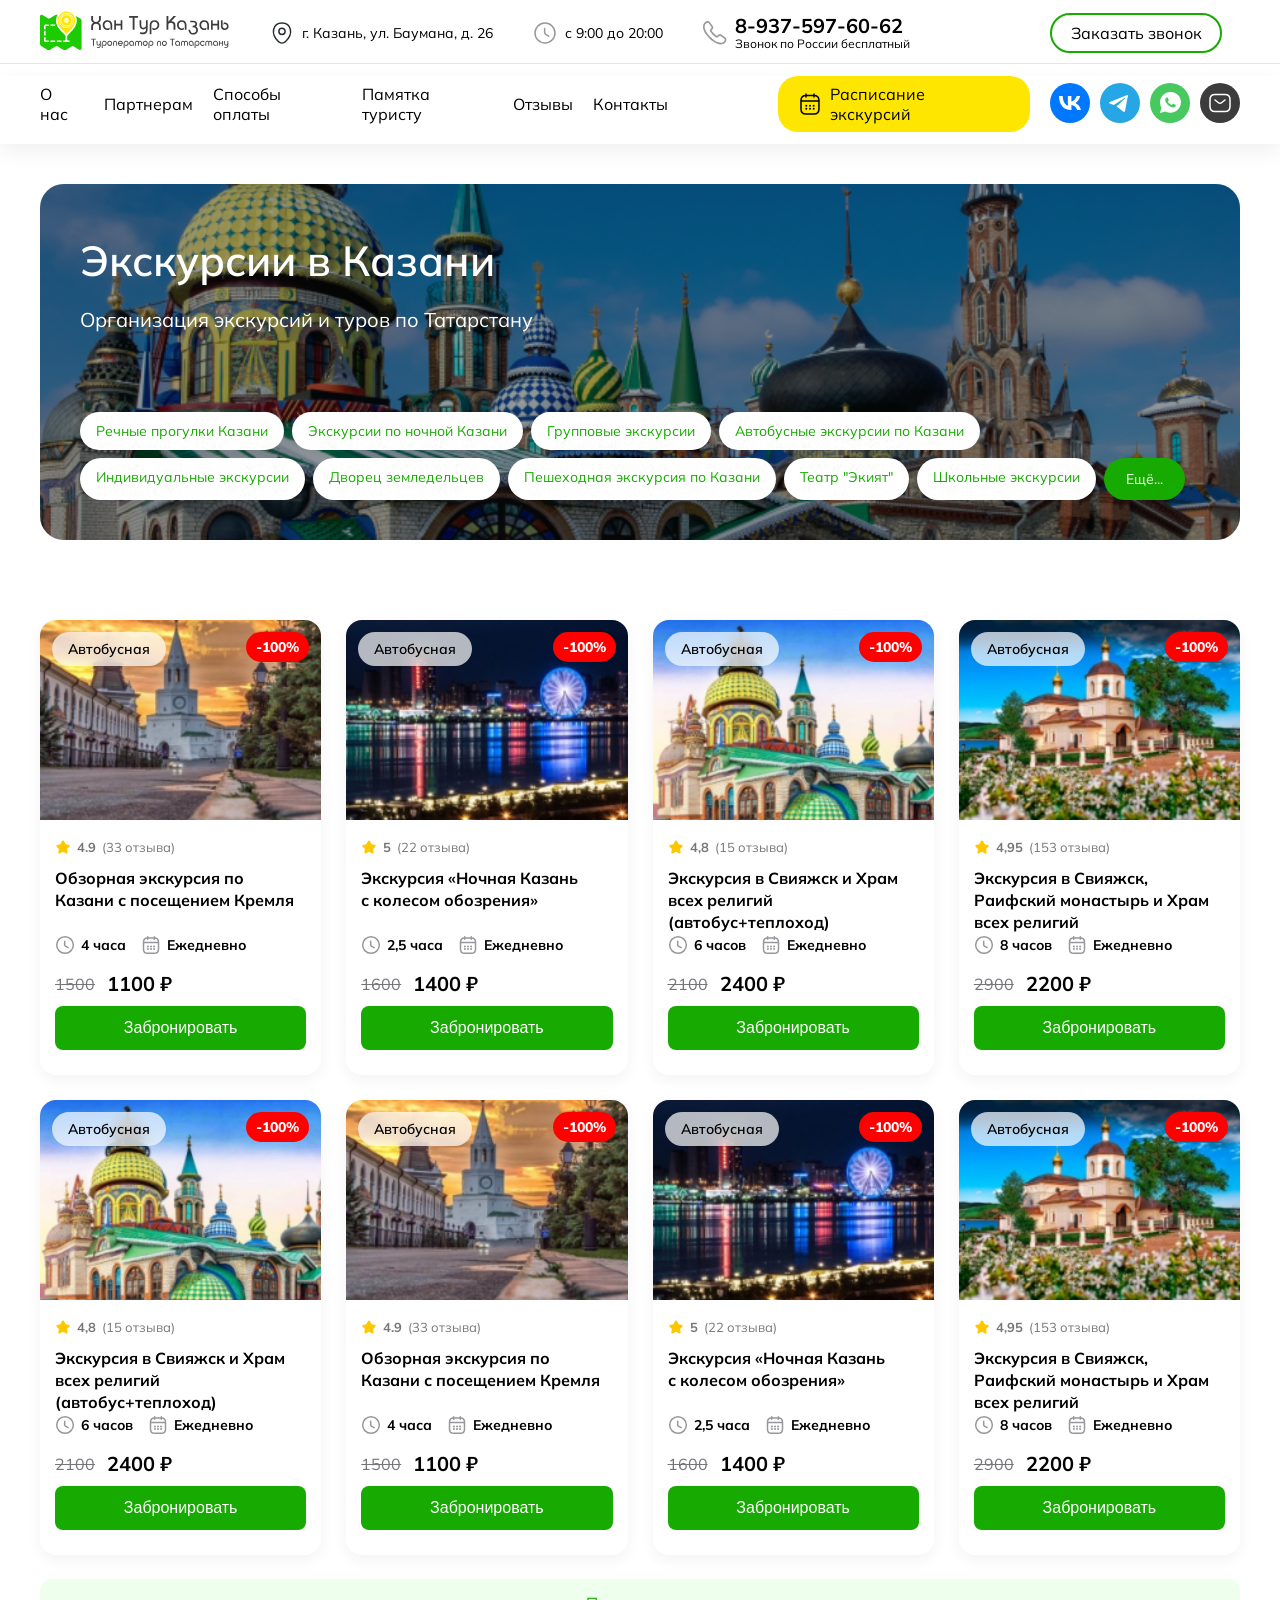
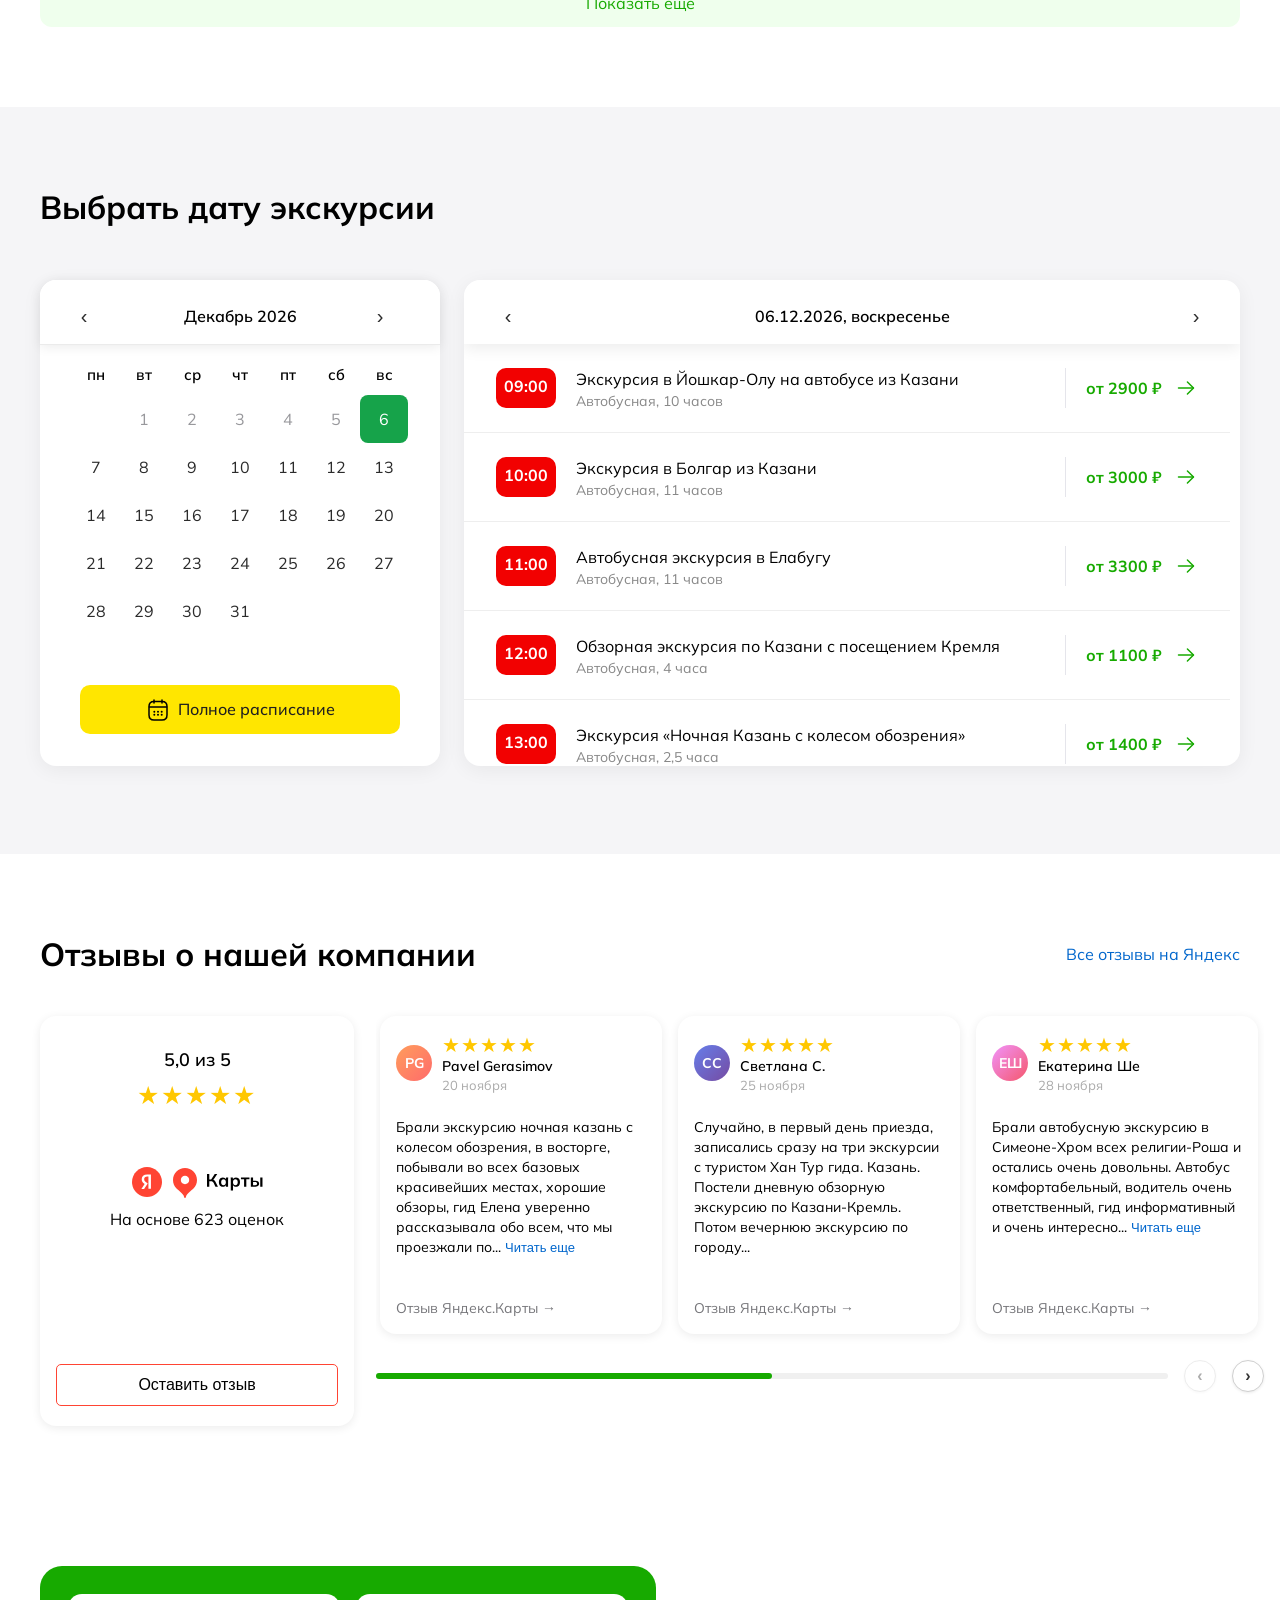
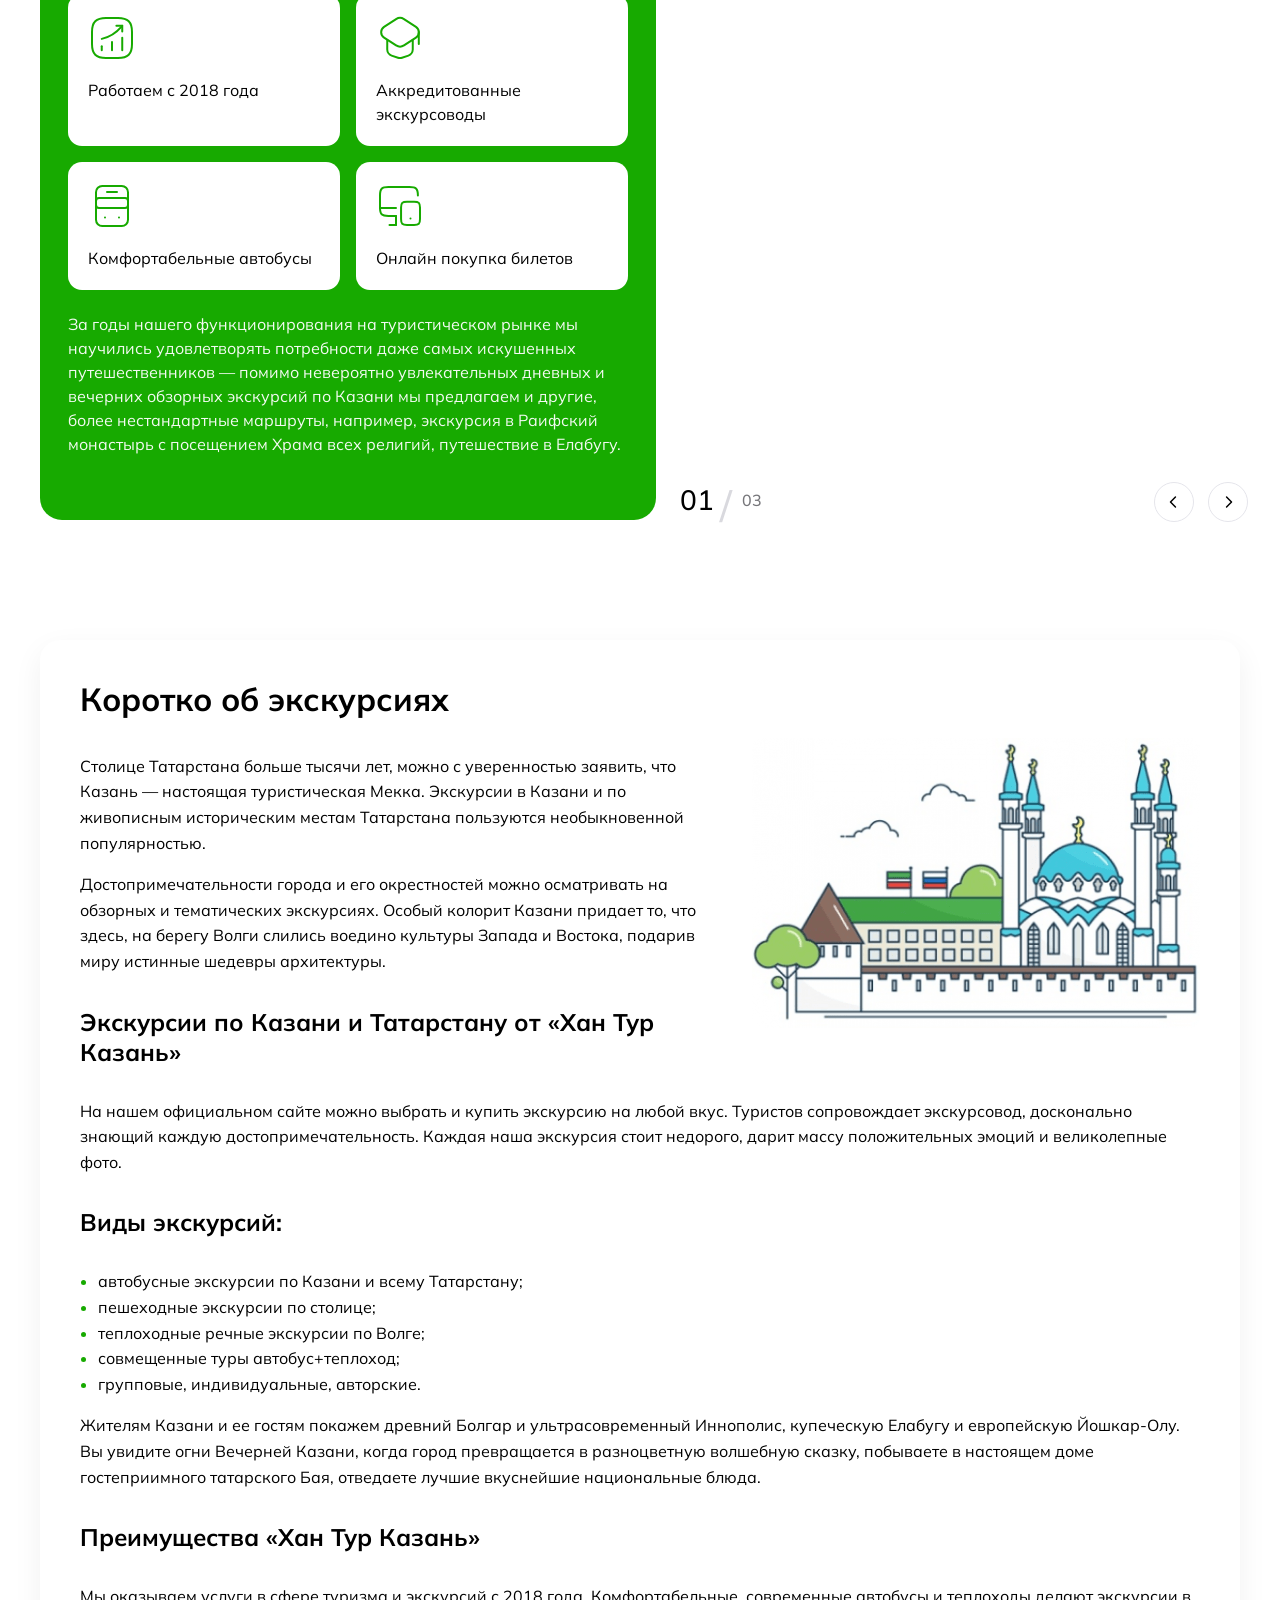
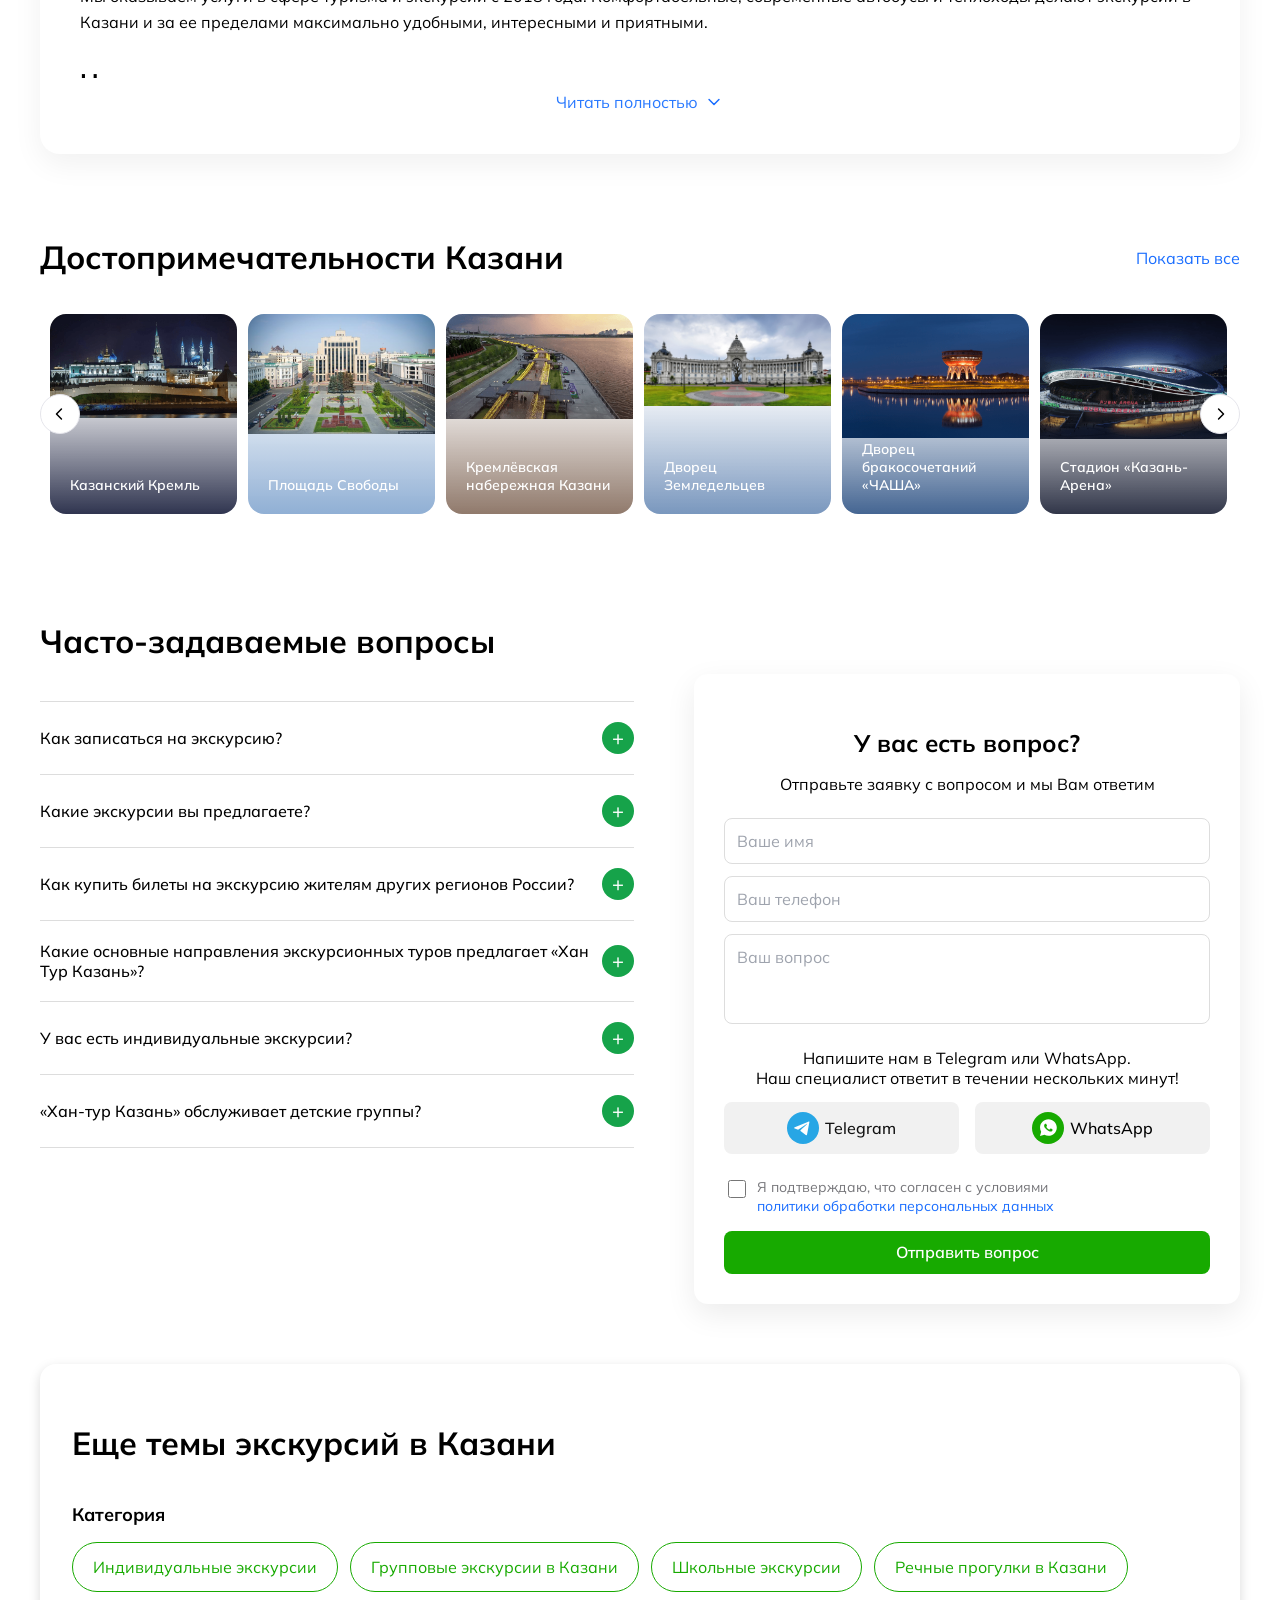
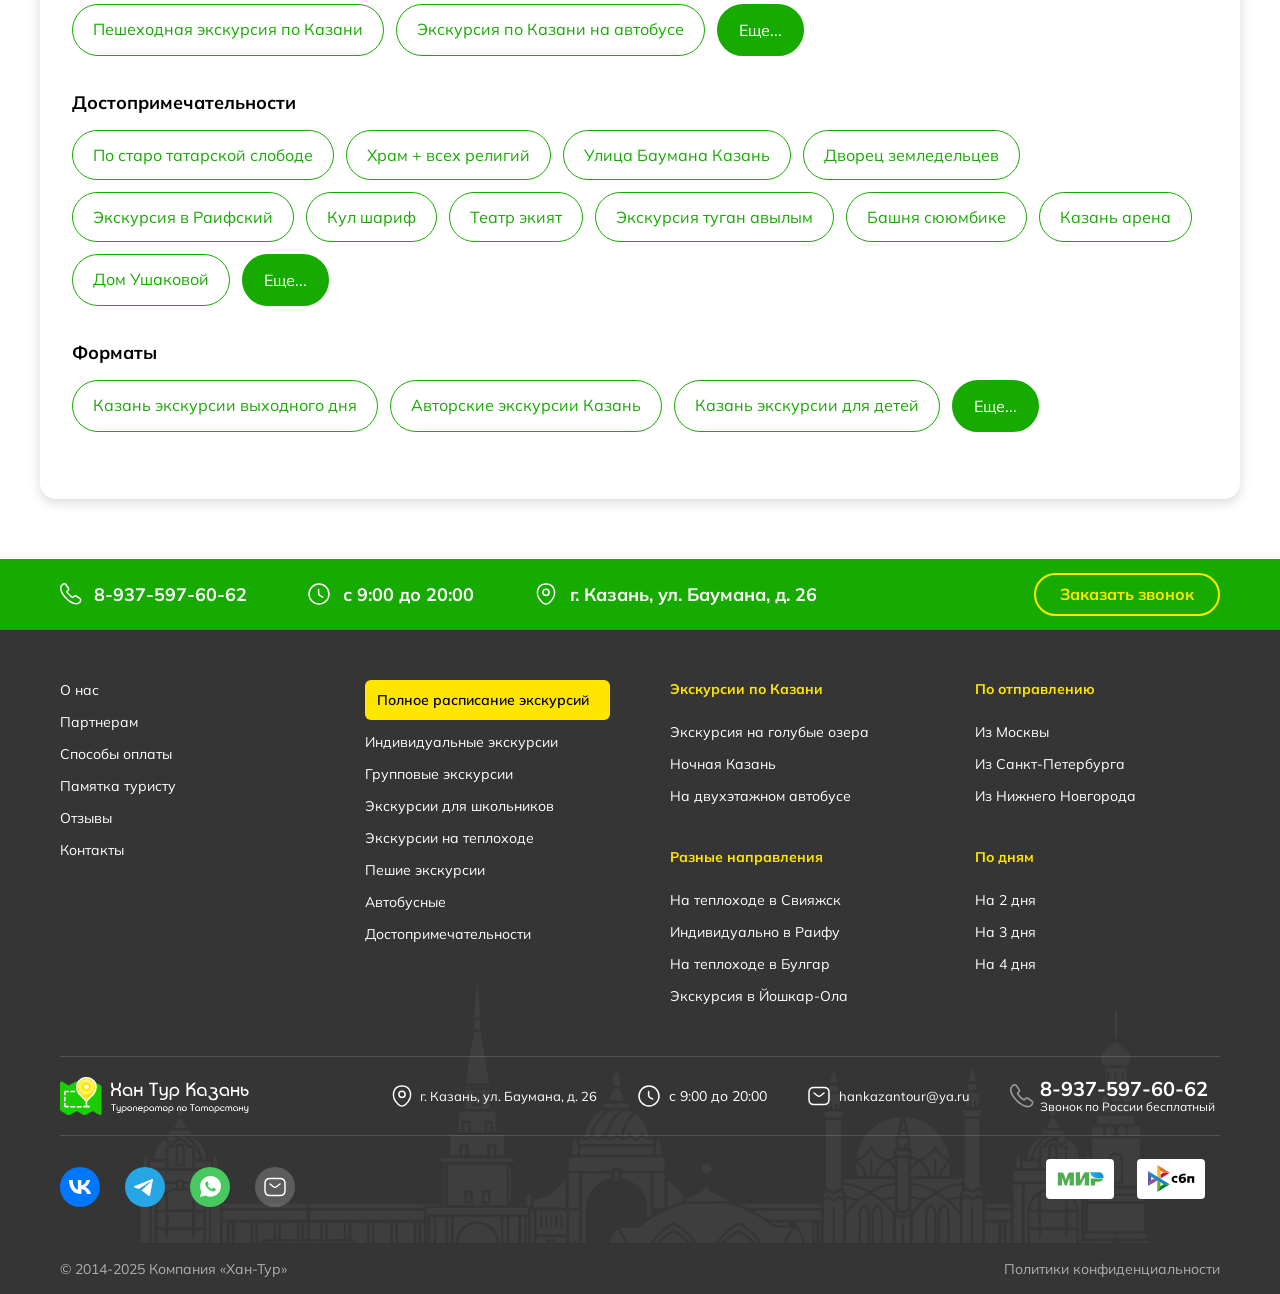
==== index.html @ 95d904e5 "init prohect" ====
﻿<!DOCTYPE html>
<html lang="en">

<head>
    <meta charset="UTF-8">
    <meta name="viewport" content="width=device-width, initial-scale=1.0">
    <title>Document</title>
    <link rel="stylesheet" href="css/style.css">
    <link rel="stylesheet" href="css/footer.css">
    <link rel="stylesheet" href="https://cdn.jsdelivr.net/npm/swiper@11/swiper-bundle.min.css"/>
</head>

<body>

    <header class="mobile-header" id="mobileHeader">
        <div class="mobile-header-inner">
            <button class="mob-phone-btn" id="mobPhoneBtn" aria-label="Позвонить">
                <svg width="22" height="22" viewBox="0 0 22 22" fill="none" xmlns="http://www.w3.org/2000/svg">
                    <path
                        d="M20.72 17.08C20.72 17.44 20.64 17.81 20.47 18.17C20.3 18.53 20.08 18.87 19.79 19.19C19.3 19.73 18.76 20.12 18.15 20.37C17.55 20.62 16.9 20.75 16.2 20.75C15.18 20.75 14.09 20.51 12.94 20.02C11.79 19.53 10.64 18.87 9.5 18.04C8.35 17.2 7.26 16.27 6.22 15.24C5.19 14.2 4.26 13.11 3.43 11.97C2.61 10.83 1.95 9.69 1.47 8.56C0.99 7.42 0.75 6.33 0.75 5.29C0.75 4.61 0.87 3.96 1.11 3.36C1.35 2.75 1.73 2.19 2.26 1.69C2.9 1.06 3.6 0.75 4.34 0.75C4.62 0.75 4.9 0.81 5.15 0.93C5.41 1.05 5.64 1.23 5.82 1.49L8.14 4.76C8.32 5.01 8.45 5.24 8.54 5.46C8.63 5.67 8.68 5.88 8.68 6.07C8.68 6.31 8.61 6.55 8.47 6.78C8.34 7.01 8.15 7.25 7.91 7.49L7.15 8.28C7.04 8.39 6.99 8.52 6.99 8.68C6.99 8.76 7 8.83 7.02 8.91C7.05 8.99 7.08 9.05 7.1 9.11C7.28 9.44 7.59 9.87 8.03 10.39C8.48 10.91 8.96 11.44 9.48 11.97C10.02 12.5 10.54 12.99 11.07 13.44C11.59 13.88 12.02 14.18 12.36 14.36C12.41 14.38 12.47 14.41 12.54 14.44C12.62 14.47 12.7 14.48 12.79 14.48C12.96 14.48 13.09 14.42 13.2 14.31L13.96 13.56C14.21 13.31 14.45 13.12 14.68 13C14.91 12.86 15.14 12.79 15.39 12.79C15.58 12.79 15.78 12.83 16 12.92C16.22 13.01 16.45 13.14 16.7 13.31L20.01 15.66C20.27 15.84 20.45 16.05 20.56 16.3C20.66 16.55 20.72 16.8 20.72 17.08Z"
                        stroke="white" stroke-width="1.5" stroke-miterlimit="10" />
                </svg>
            </button>

            <a href="#" class="mob-logo">
                <svg width="190" height="40" viewBox="0 0 190 40" fill="none" xmlns="http://www.w3.org/2000/svg">
<path d="M41.5854 13.8182C41.5854 12.8901 41.5854 11.963 41.5854 11.0349C41.5872 10.9448 41.5899 10.8538 41.5908 10.7637C41.5971 9.94021 41.2673 9.27527 40.6177 8.77972C40.3825 8.60042 40.114 8.46346 39.8572 8.3139C39.2202 7.94088 38.5814 7.57147 37.9435 7.20025C37.3398 6.84615 36.737 6.48936 36.1307 6.14067C36.0009 6.06588 35.8946 5.97488 35.8 5.86946L17.4122 4.85763C16.5842 4.71888 15.7868 4.82429 15.0417 5.20992C14.5993 5.43968 14.1776 5.71089 13.7487 5.96587C13.1009 6.3515 12.4549 6.74074 11.808 7.12727C11.7611 7.1516 11.7125 7.17232 11.6665 7.19935C10.8754 7.66877 10.0816 8.13369 9.29596 8.61213C8.95808 8.81756 8.64092 8.81125 8.30845 8.60853C6.35056 7.41739 4.39087 6.22896 2.43118 5.04144C1.3815 4.40532 0.0516176 5.07838 0.0155773 6.28663C-0.0150569 7.31378 0.0110724 8.34363 0.0119734 9.37168C0.0119734 9.9258 0.0119734 10.4808 0.0119734 11.0349C0.0119734 12.272 0.0119734 13.5082 0.0119734 14.7453C0.0119734 15.9391 0.0119734 17.1339 0.0119734 18.3277C0.0119734 19.6603 0.0119734 20.9929 0.0119734 22.3264V30.1633C0.0119734 31.304 0.0119734 32.4447 0.0119734 33.5863C-0.0492952 34.3323 0.120094 35.0081 0.623757 35.5811C0.989567 35.9974 1.48512 36.2271 1.95004 36.501C2.46001 36.8119 2.96818 37.1254 3.47905 37.4345C4.11156 37.8165 4.74677 38.194 5.38108 38.5733C5.83338 38.8518 6.28299 39.1356 6.7389 39.4086C7.6318 39.9429 8.59047 40.1042 9.60951 39.8888C10.024 39.8014 10.4132 39.6473 10.7754 39.4266C11.2385 39.1446 11.6998 38.8608 12.1612 38.5778C12.5684 38.3391 12.9784 38.1039 13.3838 37.8624C14.1362 37.4137 14.8858 36.9605 15.6372 36.5091C15.84 36.3902 16.0481 36.2803 16.2445 36.1514C16.6049 35.9145 16.9491 35.9388 17.3023 36.1686C17.5068 36.3019 17.724 36.4145 17.9348 36.5371C18.4313 36.8362 18.9268 37.1362 19.4242 37.4345C20.5234 38.094 21.6136 38.7698 22.7255 39.4077C24.0734 40.1816 25.451 40.2042 26.8097 39.4338C27.7675 38.8905 28.7028 38.3084 29.6479 37.7426C30.3192 37.3417 30.9886 36.9389 31.6599 36.5371C31.85 36.4208 32.0401 36.3037 32.2311 36.1884C32.5933 35.9694 32.9546 35.91 33.3312 36.164C33.5331 36.3001 33.7502 36.4127 33.9601 36.5362C34.0584 36.5992 34.1557 36.6641 34.2548 36.7245C35.8829 37.7201 37.5119 38.7148 39.1409 39.7086C39.4049 39.8699 39.6896 39.9564 40.0023 39.9564C40.8402 39.9546 41.5583 39.3077 41.5827 38.4932C41.6025 37.8174 41.5845 37.1407 41.5836 36.465V33.5863C41.5854 32.6402 41.5881 31.6941 41.5881 30.749C41.5881 30.0426 41.5845 29.3353 41.5827 28.6289C41.5827 27.4558 41.5827 26.2836 41.5827 25.1105C41.5827 24.1824 41.5827 23.2553 41.5827 22.3273C41.5845 21.9561 41.5881 21.5839 41.5881 21.2127C41.5872 20.2513 41.5845 19.29 41.5836 18.3295C41.5854 17.5907 41.5881 16.8527 41.5881 16.1139C41.5899 15.3481 41.5872 14.5831 41.5854 13.8182Z" fill="#1CCB00"/>
<path d="M16.7593 6.40196C16.6097 6.90832 16.4611 7.41199 16.3124 7.91475C16.2944 7.97512 16.2674 8.03368 16.2584 8.09585C16.18 8.62474 16.0809 9.15273 16.0367 9.68433C15.9998 10.1312 16.0277 10.5844 16.0277 11.034C16.0547 11.9828 16.216 12.909 16.4854 13.8182C16.6782 14.5489 16.9575 15.2462 17.2864 15.9247C17.6964 16.7717 18.1757 17.5781 18.7406 18.3322C18.9208 18.5755 19.0956 18.8232 19.283 19.0611C20.1867 20.2108 21.2022 21.2578 22.2428 22.2822C22.2645 22.3038 22.2942 22.3165 22.3203 22.3336C22.36 22.3759 22.3987 22.4201 22.4402 22.4615C23.3619 23.3697 24.3197 24.2428 25.118 25.2691C25.1738 25.3592 25.2279 25.4502 25.2856 25.5385C25.5 25.8664 25.6117 26.2178 25.6018 26.6188C25.5856 27.2882 25.6 27.9586 25.6018 28.6289H27.1903C27.1921 27.9018 27.1885 27.1747 27.1993 26.4476C27.202 26.2872 27.2263 26.1133 27.293 25.97C27.4146 25.7078 27.575 25.4628 27.7192 25.2105C28.2994 24.4663 28.9752 23.8103 29.6464 23.1499C29.923 22.8778 30.1978 22.6048 30.4736 22.3318C31.2124 21.5686 31.971 20.8235 32.6846 20.0369C33.173 19.4981 33.5991 18.9025 34.0524 18.3331C34.5912 17.6132 35.0525 16.8455 35.4507 16.0391C35.8039 15.3246 36.1021 14.5894 36.3076 13.8182C36.3571 13.6398 36.413 13.4632 36.4544 13.283C36.6247 12.5432 36.7527 11.7981 36.7635 11.0367C36.7671 10.6223 36.7941 10.2069 36.7671 9.79425C36.7347 9.28158 36.6572 8.77071 36.5995 8.25623L35.6246 5.62709C35.166 4.72158 34.5821 3.90256 33.855 3.18986C33.6622 3.00065 33.4685 2.81144 33.2748 2.62223C33.2378 2.58439 33.2045 2.54114 33.1622 2.51141C32.6486 2.14289 32.1566 1.73744 31.6142 1.41758C29.7104 0.295828 27.6435 -0.147468 25.4441 0.0426446C24.3026 0.141755 23.2069 0.430979 22.1618 0.902206C21.2148 1.32838 20.3453 1.87529 19.5705 2.56907C19.4768 2.64746 19.3785 2.72134 19.2902 2.80513C18.6785 3.38628 18.137 4.0269 17.6837 4.7387L16.7593 6.40196Z" fill="white"/>
<path d="M17.7466 12.1558C17.916 12.6802 17.9962 13.2307 18.1241 13.7668C18.5332 14.9795 19.1107 16.1076 19.8477 17.1519C20.1297 17.5519 20.4325 17.9367 20.7262 18.3277C21.4146 19.0737 22.0939 19.8288 22.794 20.5631C23.331 21.1271 23.8942 21.6659 24.4465 22.2155C24.4834 22.2516 24.524 22.284 24.5636 22.3183C24.9826 22.748 25.4069 23.1733 25.8178 23.6112C26.0205 23.8274 26.1989 24.0671 26.3999 24.3095C26.9495 23.5878 27.5658 22.9318 28.2289 22.3183C28.5686 21.9813 28.9056 21.6425 29.2488 21.3091C30.2291 20.3541 31.1905 19.381 32.0663 18.3277C32.4375 17.8204 32.8258 17.3249 33.1763 16.8041C33.789 15.8941 34.2783 14.9183 34.6243 13.874C34.6306 13.8542 34.6432 13.8362 34.6531 13.8172C34.7855 13.2676 34.9333 12.7207 35.0441 12.1666C35.118 11.7945 35.1396 11.4116 35.1838 11.0331C35.2514 9.73749 35.0757 8.47878 34.6224 7.26062C34.517 7.02275 34.4179 6.78218 34.3035 6.54792C33.7404 5.39283 32.9664 4.39992 31.9582 3.60162C31.5419 3.27186 31.0878 2.98984 30.6517 2.6862C30.6229 2.67449 30.5913 2.66548 30.5643 2.65016C29.5606 2.11226 28.4938 1.77889 27.3603 1.65365C26.1323 1.51849 24.9258 1.62121 23.7554 2.01315C23.204 2.19785 22.6787 2.45915 22.1408 2.6853C22.1002 2.70782 22.0606 2.73035 22.0201 2.75197C21.4272 3.07724 20.892 3.48359 20.3991 3.9404C20.1135 4.2053 19.8387 4.49002 19.6072 4.80177C19.2657 5.26128 18.9494 5.74242 18.653 6.23347C18.3223 6.78128 18.1178 7.38856 17.9205 7.99584C17.8277 8.44724 17.7195 8.89595 17.6466 9.35095C17.6024 9.62486 17.606 9.90778 17.6006 10.1862C17.6006 10.1862 17.5781 11.6359 17.7466 12.1558Z" fill="#FFE600"/>
<path d="M24.9955 30.3561C24.8991 30.3796 24.7964 30.3859 24.6955 30.3859C24.2017 30.3886 23.7071 30.3868 23.207 30.3868C23.207 30.9265 23.207 31.45 23.207 31.9744C25.3397 31.9744 27.4625 31.9744 29.5862 31.9744C29.5862 31.4428 29.5862 30.9229 29.5862 30.3868C29.5267 30.3868 29.4744 30.3868 29.4231 30.3868C28.9537 30.3868 28.4851 30.3877 28.0157 30.3868C27.5463 30.3859 27.1976 30.0381 27.1949 29.5705C27.1931 29.256 27.1913 28.9416 27.1895 28.6271C26.6597 28.6271 26.1299 28.6271 25.601 28.6271C25.5992 28.947 25.5983 29.2668 25.5956 29.5858C25.5929 29.9588 25.3541 30.2678 24.9955 30.3561Z" fill="white"/>
<path d="M8.7966 14.4029C8.76957 14.3993 8.74975 14.3948 8.72902 14.3948C7.66403 14.3948 6.59814 14.3867 5.53315 14.3984C4.81054 14.4065 4.13298 14.9777 4.04739 15.695C3.98612 16.204 4.02036 16.7248 4.01135 17.2411C4.01135 17.888 4.01135 18.5349 4.01135 19.181C4.55015 19.181 5.07273 19.181 5.59982 19.181C5.59982 18.5268 5.59982 17.8835 5.59982 17.2411C5.59982 16.8284 5.59982 16.4149 5.59982 15.986C6.68374 15.986 7.74062 15.986 8.7957 15.986C8.7966 15.449 8.7966 14.9291 8.7966 14.4029Z" fill="white"/>
<path d="M15.1873 30.3958C13.5889 30.3958 12.0031 30.3958 10.4102 30.3958C10.4102 30.9238 10.4102 31.4437 10.4102 31.9762C12.0112 31.9762 13.6006 31.9762 15.1873 31.9762C15.1873 31.441 15.1873 30.9175 15.1873 30.3958Z" fill="white"/>
<path d="M16.8086 31.9762C18.4106 31.9762 20 31.9762 21.5857 31.9762C21.5857 31.441 21.5857 30.9175 21.5857 30.3967C19.9873 30.3967 18.4016 30.3967 16.8086 30.3967C16.8086 30.9247 16.8086 31.4446 16.8086 31.9762Z" fill="white"/>
<path d="M15.1882 14.4029C13.5889 14.4029 12.0031 14.4029 10.4102 14.4029C10.4102 14.9318 10.4102 15.4517 10.4102 15.9824C12.0139 15.9824 13.6033 15.9824 15.1882 15.9824C15.1882 15.4463 15.1882 14.9228 15.1882 14.4029Z" fill="white"/>
<path d="M5.74079 31.9942C6.69766 31.9626 7.65723 31.987 8.61591 31.987C8.67267 31.987 8.73033 31.987 8.7943 31.987C8.7943 31.4482 8.7943 30.9247 8.7943 30.385C7.72841 30.385 6.67153 30.385 5.61104 30.385C5.60654 30.3003 5.60294 30.2327 5.59933 30.1642C5.59933 29.1767 5.59933 28.1883 5.59933 27.2008C5.06143 27.2008 4.53794 27.2008 4.01086 27.2008C4.01086 28.1964 4.01086 29.1803 4.01086 30.1642C3.90544 31.2536 4.75148 32.0266 5.74079 31.9942Z" fill="white"/>
<path d="M5.59824 22.3273C5.59824 21.8191 5.59824 21.3109 5.59824 20.8028C5.05944 20.8028 4.53686 20.8028 4.00977 20.8028C4.00977 21.3181 4.00977 21.8227 4.00977 22.3273C4.00977 23.4112 4.00977 24.4951 4.00977 25.5781C4.54857 25.5781 5.07205 25.5781 5.59824 25.5781C5.59824 24.487 5.59824 23.4067 5.59824 22.3273Z" fill="white"/>
<path d="M33.5046 9.33834C33.4857 9.2122 33.474 9.08516 33.447 8.96082C32.9838 6.85787 31.8333 5.24326 29.9727 4.15935C28.4157 3.25203 26.7336 2.99254 24.9685 3.34394C23.3764 3.66109 22.0456 4.45037 20.9734 5.66944C20.3706 6.3551 19.9102 7.12817 19.6174 7.99674C19.2606 8.98064 19.1281 9.99337 19.2354 11.0358C19.2354 11.0728 19.2309 11.1106 19.2354 11.1476C19.3174 11.8648 19.4886 12.5594 19.7769 13.2226C20.0201 13.7794 20.313 14.3074 20.7013 14.7786C20.9635 15.0715 21.2059 15.3859 21.4924 15.6526C22.825 16.8915 24.409 17.5366 26.2281 17.5889C27.3697 17.6222 28.4599 17.3852 29.4897 16.8906C30.0529 16.6203 30.5809 16.2941 31.0449 15.8706C31.0629 15.8598 31.0827 15.8508 31.098 15.8364C32.1252 14.9372 32.8532 13.8425 33.2623 12.5378C33.4551 11.945 33.5695 11.3341 33.5803 10.7133L33.5046 9.33834ZM28.0427 15.8202C28.058 15.8247 28.0743 15.8274 28.0896 15.8292C28.0743 15.8283 28.0589 15.8247 28.0427 15.8202ZM20.8274 9.9249C20.8581 9.3059 21.0221 8.71575 21.2725 8.14901C21.2897 8.11117 21.3005 8.06972 21.314 8.03008C21.669 7.32459 22.1222 6.69478 22.725 6.1767C23.644 5.38652 24.7027 4.92611 25.9136 4.82519C27.421 4.69995 28.7662 5.11622 29.9375 6.06949C30.9458 6.8903 31.5855 7.94628 31.8684 9.21671C31.8801 9.26896 31.8927 9.32032 31.9053 9.37168C32.0017 9.98256 32.0468 10.597 31.9288 11.2079C31.8522 11.6017 31.7332 11.9864 31.6323 12.3747C31.6179 12.4306 31.5981 12.4847 31.581 12.5387C31.3467 12.9406 31.144 13.3667 30.8719 13.7407C30.1313 14.7579 29.1311 15.4219 27.9283 15.7832C27.1687 15.9842 26.402 16.049 25.6199 15.9364C24.618 15.7923 23.7224 15.4057 22.9277 14.7822C22.8826 14.7471 22.8322 14.7192 22.7844 14.6876C21.7483 13.7776 21.1095 12.6441 20.8698 11.2863C20.8554 11.2025 20.8428 11.1187 20.8292 11.0349C20.8256 10.6655 20.8085 10.2943 20.8274 9.9249Z" stroke="white" stroke-width="0.778" stroke-miterlimit="10"/>
<path d="M28.348 9.01939C28.2561 8.90406 28.1768 8.77341 28.0696 8.6752C27.3929 8.05891 26.609 7.84627 25.7215 8.09585C25.1872 8.24632 24.7538 8.54996 24.4448 9.01939C24.243 9.27437 24.1159 9.56269 24.0637 9.88345C24.0448 10.1285 24.0267 10.3736 24.0078 10.6178C25.6008 10.6178 27.1929 10.6178 28.7859 10.6178C28.7669 10.3727 28.7489 10.1276 28.73 9.88345C28.6768 9.56269 28.5498 9.27437 28.348 9.01939Z" fill="white"/>
<path d="M24.2159 11.362C24.2259 11.3971 24.2313 11.4359 24.2484 11.4674C24.6764 12.2603 25.335 12.7216 26.2351 12.7883C27.0595 12.8496 27.7407 12.5261 28.2651 11.8927C28.3939 11.7368 28.4732 11.5404 28.5759 11.362C28.5354 11.3521 28.4948 11.3368 28.4543 11.3296C28.4948 11.3368 28.5354 11.353 28.5759 11.362C28.6453 11.1142 28.7156 10.8665 28.7859 10.6187C27.1938 10.6187 25.6008 10.6187 24.0078 10.6187C24.0763 10.8665 24.1466 11.1142 24.2159 11.362Z" fill="white"/>
<path d="M60.8198 9.43982C60.8198 10.2727 60.5566 10.9838 60.0293 11.5721C59.6825 11.9694 59.1551 12.3471 58.4492 12.7063C59.0663 13.0283 59.5865 13.4731 60.0107 14.0397C60.5494 14.7611 60.8198 15.5537 60.8198 16.4165V19.875H58.9704V16.4919C58.9704 15.7581 58.7144 15.1327 58.2046 14.6166C57.6431 14.0624 56.9093 13.7858 56.0032 13.7858C55.1094 13.7858 54.3921 14.0531 53.8493 14.5877C53.3064 15.1223 53.036 15.757 53.036 16.4919V19.875H51.1866V16.4258C51.1866 15.5661 51.4498 14.7818 51.9761 14.0748C52.4003 13.4968 52.9266 13.0469 53.5562 12.7259C52.6562 12.2635 52.037 11.765 51.6964 11.2325C51.3558 10.7 51.1855 10.1055 51.1855 9.45014V6.001H53.035V9.36242C53.035 10.0797 53.2992 10.6907 53.8297 11.1964C54.3591 11.7021 55.0836 11.9549 56.0022 11.9549C56.8959 11.9549 57.6132 11.7021 58.1561 11.1964C58.6979 10.6907 58.9704 10.0787 58.9704 9.36242V6.001H60.8198V9.43982Z" fill="#3C3C3C"/>
<path d="M70.5114 19.874V15.1337C70.5114 14.1192 70.2286 13.3101 69.6641 12.7063C69.0985 12.1026 68.3668 11.8002 67.4679 11.8002C66.5813 11.8002 65.8496 12.1026 65.2706 12.7063C64.6927 13.3101 64.4037 14.1006 64.4037 15.0759C64.4037 16.0646 64.6958 16.8707 65.281 17.494C65.8651 18.1174 66.6195 18.428 67.5453 18.428C68.3668 18.428 69.1636 18.1391 69.9345 17.5611L69.2606 19.7006C68.7724 19.9183 68.1367 20.0277 67.3523 20.0277C66.0932 20.0277 65.0136 19.584 64.1147 18.6974C63.1642 17.7603 62.6895 16.5652 62.6895 15.1131C62.6895 13.6878 63.1394 12.5113 64.0384 11.5865C64.9373 10.6618 66.0746 10.1994 67.4493 10.1994C68.374 10.1994 69.21 10.4244 69.9541 10.8734C70.6993 11.3234 71.2772 11.9519 71.689 12.762C71.9068 13.1986 72.0482 13.6517 72.1132 14.1202C72.1772 14.5898 72.2092 15.1771 72.2092 15.883V19.8719H70.5114V19.874Z" fill="#3C3C3C"/>
<path d="M74.2676 10.3553H75.9447V13.8044H80.6653V10.3553H82.3414V19.874H80.6653V15.4031H75.9447V19.874H74.2676V10.3553Z" fill="#3C3C3C"/>
<path d="M92.6702 19.874V7.71528H89.1055V6H98.0648V7.71528H94.5186V19.874H92.6702Z" fill="#3C3C3C"/>
<path d="M103.038 22.5522C104.977 22.5522 105.948 21.5304 105.948 19.488V18.3703C105.163 19.1154 104.284 19.488 103.306 19.488C102.124 19.488 101.206 19.102 100.551 18.329C99.8955 17.557 99.5684 16.4434 99.5684 14.9882V10.2769H101.265V15.2803C101.265 16.0791 101.463 16.7035 101.862 17.1545C102.26 17.6055 102.819 17.8305 103.539 17.8305C104.232 17.8305 104.807 17.5663 105.263 17.0379C105.718 16.5095 105.948 15.8015 105.948 14.9129V10.2769H107.643V19.2878C107.643 20.8699 107.242 22.0826 106.439 22.9247C105.636 23.7669 104.489 24.189 102.999 24.189C102.138 24.189 101.136 24.0094 99.9936 23.6503L100.379 22.0124C101.431 22.3726 102.318 22.5522 103.038 22.5522Z" fill="#3C3C3C"/>
<path d="M109.723 24.19V15.8386C109.723 15.0563 109.748 14.4598 109.8 14.049C109.852 13.6393 109.998 13.2027 110.244 12.7404C110.654 11.9323 111.236 11.2976 111.987 10.8352C112.738 10.3728 113.576 10.1427 114.502 10.1427C115.877 10.1427 117.017 10.6081 117.921 11.5401C118.827 12.472 119.28 13.6568 119.28 15.0955C119.28 16.4702 118.827 17.6292 117.921 18.5736C117.016 19.5179 115.902 19.9896 114.578 19.9896C114.194 19.9896 113.847 19.9607 113.538 19.9029C113.23 19.8451 112.941 19.7656 112.67 19.6624L111.996 17.524C112.792 18.1019 113.596 18.3909 114.405 18.3909C115.317 18.3909 116.069 18.0895 116.66 17.4858C117.252 16.882 117.547 16.0915 117.547 15.1151C117.547 14.1006 117.261 13.2874 116.689 12.6774C116.116 12.0675 115.375 11.762 114.464 11.762C113.577 11.762 112.849 12.0664 112.277 12.6764C111.704 13.2853 111.419 14.0903 111.419 15.0904V24.19H109.723Z" fill="#3C3C3C"/>
<path d="M126.527 19.874V6H128.339V11.7424L133.541 6H136.104L131.228 11.28C131.499 11.1902 131.71 11.1448 131.864 11.1448C132.686 11.1448 133.45 11.4596 134.157 12.0891C134.979 12.8209 135.391 13.7404 135.391 14.8447V19.874H133.54V15.0367C133.54 14.4464 133.315 13.9262 132.866 13.4762C132.339 12.9499 131.652 12.6857 130.804 12.6857C130.047 12.6857 129.446 12.8818 129.003 13.2739C128.559 13.6651 128.338 14.2658 128.338 15.0759V19.874H126.527Z" fill="#3C3C3C"/>
<path d="M144.795 19.874V15.1337C144.795 14.1192 144.513 13.3101 143.947 12.7063C143.382 12.1026 142.649 11.8002 141.75 11.8002C140.865 11.8002 140.132 12.1026 139.554 12.7063C138.975 13.3101 138.686 14.1006 138.686 15.0759C138.686 16.0646 138.978 16.8707 139.563 17.494C140.147 18.1174 140.903 18.428 141.828 18.428C142.649 18.428 143.446 18.1391 144.217 17.5611L143.542 19.7006C143.054 19.9183 142.418 20.0277 141.635 20.0277C140.374 20.0277 139.296 19.584 138.397 18.6974C137.445 17.7603 136.971 16.5652 136.971 15.1131C136.971 13.6878 137.421 12.5113 138.32 11.5865C139.219 10.6618 140.356 10.1994 141.731 10.1994C142.655 10.1994 143.49 10.4244 144.236 10.8734C144.982 11.3234 145.558 11.9519 145.97 12.762C146.189 13.1986 146.33 13.6517 146.394 14.1202C146.458 14.5898 146.491 15.1771 146.491 15.883V19.8719H144.795V19.874Z" fill="#3C3C3C"/>
<path d="M153.119 10.7021C154.301 10.7021 155.239 10.9456 155.932 11.4338C156.703 11.9725 157.088 12.7507 157.088 13.7652C157.088 14.4722 156.98 15.0367 156.761 15.4609C156.504 15.9748 156.08 16.3278 155.49 16.5208C156.107 16.5208 156.672 16.8676 157.186 17.5611C157.699 18.2547 157.956 19.0452 157.956 19.9318C157.956 21.1775 157.596 22.225 156.878 23.0723C156.017 24.0868 154.764 24.5946 153.12 24.5946C151.68 24.5946 150.524 24.0868 149.651 23.0723C148.842 22.1342 148.438 21.0103 148.438 19.7006H150.171C150.171 20.7151 150.48 21.5304 151.096 22.1476C151.662 22.7132 152.317 22.9959 153.061 22.9959C154.025 22.9959 154.793 22.7421 155.364 22.2343C155.934 21.7265 156.221 20.9597 156.221 19.9318C156.221 19.2248 155.929 18.6118 155.344 18.0916C154.759 17.5714 154.03 17.3114 153.157 17.3114C152.938 17.3114 152.759 17.3248 152.618 17.3506C152.476 17.3764 152.368 17.3888 152.29 17.3888L152.869 15.7127C153.756 15.7127 154.391 15.5744 154.777 15.2988C155.162 15.0223 155.355 14.6146 155.355 14.0748C155.355 13.4969 155.147 13.0572 154.73 12.7548C154.313 12.4524 153.758 12.3028 153.063 12.3028H150.231V10.7031L153.119 10.7021Z" fill="#3C3C3C"/>
<path d="M167.281 19.874V15.1337C167.281 14.1192 166.999 13.3101 166.434 12.7063C165.868 12.1026 165.135 11.8002 164.237 11.8002C163.351 11.8002 162.618 12.1026 162.04 12.7063C161.461 13.3101 161.172 14.1006 161.172 15.0759C161.172 16.0646 161.464 16.8707 162.05 17.494C162.634 18.1174 163.389 18.428 164.314 18.428C165.135 18.428 165.932 18.1391 166.703 17.5611L166.028 19.7006C165.54 19.9183 164.904 20.0277 164.121 20.0277C162.861 20.0277 161.782 19.584 160.883 18.6974C159.932 17.7603 159.457 16.5652 159.457 15.1131C159.457 13.6878 159.907 12.5113 160.806 11.5865C161.705 10.6618 162.842 10.1994 164.217 10.1994C165.142 10.1994 165.977 10.4244 166.723 10.8734C167.468 11.3234 168.045 11.9519 168.457 12.762C168.675 13.1986 168.817 13.6517 168.881 14.1202C168.945 14.5898 168.978 15.1771 168.978 15.883V19.8719H167.281V19.874Z" fill="#3C3C3C"/>
<path d="M171.037 10.3553H172.714V13.8044H177.435V10.3553H179.111V19.874H177.435V15.4031H172.714V19.874H171.037V10.3553Z" fill="#3C3C3C"/>
<path d="M182.638 10.3553V16.2659C182.638 16.8975 182.857 17.4187 183.293 17.8305C183.73 18.2423 184.238 18.4487 184.817 18.4487C185.395 18.4487 185.898 18.233 186.329 17.8006C186.759 17.3681 186.975 16.8552 186.975 16.2618C186.975 15.6683 186.763 15.1585 186.339 14.7333C185.915 14.3081 185.408 14.0944 184.817 14.0944C184.546 14.0944 184.277 14.1471 184.007 14.2523C183.737 14.3586 183.474 14.5496 183.217 14.8262L183.795 12.6888C183.859 12.6506 184.02 12.6083 184.277 12.5629C184.534 12.5174 184.701 12.4947 184.777 12.4947C185.96 12.4947 186.917 12.9065 187.649 13.7311C188.29 14.4526 188.612 15.2968 188.612 16.2618C188.612 17.2794 188.247 18.168 187.514 18.9276C186.783 19.6872 185.883 20.067 184.818 20.067C184.008 20.067 183.289 19.8544 182.659 19.4302C182.03 19.006 181.561 18.4456 181.253 17.751C181.137 17.5064 181.057 17.1916 181.012 16.8046C180.967 16.4186 180.945 16.0068 180.945 15.5682V15.2214V10.3563L182.638 10.3553Z" fill="#3C3C3C"/>
<path d="M53.0599 35.7945V29.5815H51.2383V28.7053H55.8165V29.5815H54.0052V35.7945H53.0599Z" fill="#3C3C3C"/>
<path d="M58.358 37.163C59.3488 37.163 59.8441 36.6408 59.8441 35.5974V35.0266C59.4437 35.4075 58.9937 35.5974 58.4952 35.5974C57.8915 35.5974 57.4219 35.4002 57.0875 35.005C56.7531 34.6107 56.5859 34.041 56.5859 33.2979V30.8912H57.4518V33.4476C57.4518 33.8563 57.554 34.1752 57.7573 34.4053C57.9606 34.6355 58.2465 34.7511 58.6139 34.7511C58.9679 34.7511 59.2621 34.6159 59.4953 34.3465C59.7286 34.0761 59.8441 33.7149 59.8441 33.2608V30.8912H60.7111V35.4952C60.7111 36.3033 60.5057 36.9236 60.096 37.3539C59.6852 37.7843 59.1 38 58.3384 38C57.8987 38 57.3868 37.9081 56.8027 37.7244L56.9998 36.8874C57.5365 37.0711 57.9895 37.163 58.358 37.163Z" fill="#3C3C3C"/>
<path d="M61.7734 38V33.7324C61.7734 33.333 61.7869 33.0275 61.8127 32.818C61.8385 32.6085 61.9148 32.3856 62.0387 32.1493C62.2492 31.7364 62.5454 31.4124 62.9293 31.176C63.3133 30.9397 63.7416 30.822 64.2143 30.822C64.9171 30.822 65.4992 31.0594 65.9615 31.5352C66.4249 32.011 66.6561 32.6168 66.6561 33.3516C66.6561 34.0544 66.4249 34.6468 65.9615 35.1288C65.4992 35.6118 64.9295 35.8523 64.2535 35.8523C64.0574 35.8523 63.8799 35.8378 63.722 35.8079C63.5651 35.779 63.4175 35.7377 63.2792 35.6851L62.9345 34.5921C63.3422 34.8873 63.7519 35.0349 64.1657 35.0349C64.6312 35.0349 65.0151 34.8811 65.3175 34.5725C65.6189 34.2639 65.7696 33.8604 65.7696 33.3619C65.7696 32.8438 65.623 32.4279 65.332 32.1162C65.0399 31.8046 64.6611 31.6487 64.1946 31.6487C63.7416 31.6487 63.369 31.8046 63.0769 32.1162C62.7849 32.4279 62.6393 32.8387 62.6393 33.3495V38H61.7734Z" fill="#3C3C3C"/>
<path d="M69.7109 30.8509C70.3869 30.8509 70.9659 31.1028 71.4489 31.6054C71.9309 32.108 72.1724 32.6962 72.1724 33.3671C72.1724 34.0575 71.934 34.651 71.4582 35.1474C70.9824 35.6438 70.4003 35.8925 69.7109 35.8925C69.0277 35.8925 68.4487 35.6448 67.9729 35.1474C67.4971 34.651 67.2598 34.0575 67.2598 33.3671C67.2598 32.689 67.4971 32.1008 67.9729 31.6012C68.4487 31.1007 69.0277 30.8509 69.7109 30.8509ZM69.7109 31.6683C69.2774 31.6683 68.9131 31.8293 68.6179 32.1524C68.3228 32.4754 68.1752 32.8769 68.1752 33.3568C68.1752 33.8305 68.3228 34.233 68.6179 34.5612C68.9131 34.8894 69.2774 35.0555 69.7109 35.0555C70.1444 35.0555 70.5118 34.8945 70.8131 34.5715C71.1145 34.2495 71.2662 33.8439 71.2662 33.3568C71.2662 32.8758 71.1155 32.4744 70.8131 32.1524C70.5108 31.8304 70.1444 31.6683 69.7109 31.6683Z" fill="#3C3C3C"/>
<path d="M72.998 35.7945V33.1462C72.998 32.431 73.189 31.8696 73.5688 31.4629C73.9496 31.0553 74.4491 30.852 75.0653 30.852C75.6886 30.852 76.1881 31.0522 76.5617 31.4526C76.9364 31.8531 77.1232 32.4176 77.1232 33.1462V35.7945H76.2666V32.9883C76.2666 32.5951 76.1551 32.2793 75.9322 32.043C75.7093 31.8066 75.4203 31.6879 75.0653 31.6879C74.7113 31.6879 74.4202 31.8077 74.1942 32.0471C73.9682 32.2865 73.8547 32.6003 73.8547 32.9873V35.7935L72.998 35.7945Z" fill="#3C3C3C"/>
<path d="M77.9707 33.3578C77.9707 32.687 78.2081 32.1018 78.6839 31.6012C79.1596 31.1017 79.7386 30.8509 80.4218 30.8509C81.0978 30.8509 81.6768 31.1028 82.1598 31.6043C82.6418 32.1069 82.8833 32.689 82.8833 33.3516L82.8534 33.7262H78.915C78.9945 34.1226 79.171 34.4435 79.4476 34.6881C79.7231 34.9327 80.0482 35.0555 80.4218 35.0555C80.7108 35.0555 80.9616 34.9874 81.1752 34.8512C81.3889 34.715 81.5705 34.5333 81.7212 34.3073L82.3611 34.911C82.1701 35.1753 81.9214 35.3961 81.6128 35.5747C81.2454 35.7862 80.8481 35.8915 80.4218 35.8915C79.7324 35.8915 79.1514 35.6438 78.6797 35.1464C78.207 34.651 77.9707 34.0544 77.9707 33.3578ZM80.4218 31.6683C80.0606 31.6683 79.7386 31.7901 79.4569 32.0326C79.1751 32.2752 78.9945 32.591 78.915 32.978H81.9379C81.8657 32.591 81.6882 32.2752 81.4064 32.0326C81.1247 31.7901 80.7954 31.6683 80.4218 31.6683Z" fill="#3C3C3C"/>
<path d="M83.7012 38V33.7324C83.7012 33.333 83.7146 33.0275 83.7404 32.818C83.7662 32.6085 83.8426 32.3856 83.9664 32.1493C84.1769 31.7364 84.4731 31.4124 84.8571 31.176C85.241 30.9397 85.6693 30.822 86.142 30.822C86.8448 30.822 87.4269 31.0594 87.8893 31.5352C88.3527 32.011 88.5838 32.6168 88.5838 33.3516C88.5838 34.0544 88.3527 34.6468 87.8893 35.1288C87.4269 35.6118 86.8572 35.8523 86.1812 35.8523C85.9851 35.8523 85.8076 35.8378 85.6497 35.8079C85.4928 35.779 85.3452 35.7377 85.2069 35.6851L84.8622 34.5921C85.2699 34.8873 85.6796 35.0349 86.0935 35.0349C86.5589 35.0349 86.9429 34.8811 87.2453 34.5725C87.5466 34.2639 87.6973 33.8604 87.6973 33.3619C87.6973 32.8438 87.5507 32.4279 87.2597 32.1162C86.9676 31.8046 86.5889 31.6487 86.1224 31.6487C85.6693 31.6487 85.2967 31.8046 85.0047 32.1162C84.7126 32.4279 84.5671 32.8387 84.5671 33.3495V38H83.7012Z" fill="#3C3C3C"/>
<path d="M93.1944 35.7945V33.3723C93.1944 32.8542 93.0499 32.4403 92.761 32.1317C92.472 31.8231 92.0984 31.6694 91.6391 31.6694C91.186 31.6694 90.8124 31.8231 90.5162 32.1317C90.2211 32.4403 90.0735 32.8438 90.0735 33.3434C90.0735 33.8491 90.2231 34.2609 90.5214 34.5787C90.8197 34.8966 91.2057 35.0566 91.6783 35.0566C92.0984 35.0566 92.505 34.908 92.8993 34.6128L92.5545 35.7057C92.3048 35.8172 91.9797 35.8729 91.5803 35.8729C90.9363 35.8729 90.3852 35.6469 89.9259 35.1938C89.4398 34.715 89.1973 34.104 89.1973 33.363C89.1973 32.6343 89.4274 32.0337 89.8867 31.561C90.3459 31.0883 90.927 30.852 91.6288 30.852C92.1015 30.852 92.5288 30.9665 92.9085 31.1967C93.2894 31.4268 93.5845 31.7478 93.7951 32.1616C93.9055 32.3846 93.9788 32.6158 94.0108 32.8562C94.0428 33.0957 94.0614 33.396 94.0614 33.7572V35.7955L93.1944 35.7945Z" fill="#3C3C3C"/>
<path d="M97.0349 30.8509C97.6582 30.8509 98.1536 31.1007 98.521 31.5992C98.9008 31.1007 99.3972 30.8509 100.007 30.8509C100.591 30.8509 101.06 31.0398 101.41 31.4175C101.762 31.7953 101.937 32.3185 101.937 32.9873V35.7935H101.081V32.8294C101.081 32.4816 100.98 32.204 100.78 31.9975C100.58 31.7901 100.323 31.6869 100.007 31.6869C99.6914 31.6869 99.4375 31.7901 99.2445 31.9975C99.0505 32.204 98.9545 32.4816 98.9545 32.8294V35.7935H98.0979V32.8294C98.0979 32.4816 98.0009 32.204 97.8079 31.9975C97.6138 31.7901 97.3558 31.6869 97.0349 31.6869C96.7129 31.6869 96.4548 31.7901 96.2619 31.9975C96.0678 32.204 95.9718 32.4816 95.9718 32.8294V35.7935H95.1152V32.9873C95.1152 32.3113 95.2886 31.786 95.6364 31.4124C95.9842 31.0388 96.4507 30.8509 97.0349 30.8509Z" fill="#3C3C3C"/>
<path d="M105.225 30.8509C105.901 30.8509 106.482 31.1028 106.965 31.6054C107.448 32.108 107.688 32.6962 107.688 33.3671C107.688 34.0575 107.451 34.651 106.975 35.1474C106.498 35.6438 105.916 35.8925 105.227 35.8925C104.544 35.8925 103.964 35.6448 103.489 35.1474C103.013 34.651 102.775 34.0575 102.775 33.3671C102.775 32.689 103.013 32.1008 103.489 31.6012C103.964 31.1017 104.543 30.8509 105.225 30.8509ZM105.225 31.6683C104.793 31.6683 104.429 31.8293 104.133 32.1524C103.836 32.4754 103.689 32.8769 103.689 33.3568C103.689 33.8305 103.837 34.233 104.133 34.5612C104.428 34.8894 104.793 35.0555 105.225 35.0555C105.659 35.0555 106.026 34.8945 106.329 34.5715C106.63 34.2495 106.781 33.8439 106.781 33.3568C106.781 32.8758 106.63 32.4744 106.329 32.1524C106.026 31.8304 105.659 31.6683 105.225 31.6683Z" fill="#3C3C3C"/>
<path d="M108.506 38V33.7324C108.506 33.333 108.519 33.0275 108.545 32.818C108.571 32.6085 108.647 32.3856 108.772 32.1493C108.982 31.7364 109.279 31.4124 109.663 31.176C110.047 30.9397 110.475 30.822 110.948 30.822C111.65 30.822 112.233 31.0594 112.695 31.5352C113.157 32.011 113.389 32.6168 113.389 33.3516C113.389 34.0544 113.157 34.6468 112.695 35.1288C112.233 35.6118 111.662 35.8523 110.987 35.8523C110.79 35.8523 110.612 35.8378 110.454 35.8079C110.298 35.779 110.149 35.7377 110.012 35.6851L109.667 34.5921C110.074 34.8873 110.483 35.0349 110.897 35.0349C111.363 35.0349 111.747 34.8811 112.049 34.5725C112.35 34.2639 112.501 33.8604 112.501 33.3619C112.501 32.8438 112.354 32.4279 112.062 32.1162C111.771 31.8046 111.391 31.6487 110.925 31.6487C110.473 31.6487 110.099 31.8046 109.807 32.1162C109.515 32.4279 109.37 32.8387 109.37 33.3495V38H108.506Z" fill="#3C3C3C"/>
<path d="M116.973 35.7945V33.1462C116.973 32.431 117.163 31.8696 117.543 31.4629C117.924 31.0563 118.424 30.852 119.04 30.852C119.663 30.852 120.163 31.0522 120.536 31.4526C120.91 31.8531 121.098 32.4176 121.098 33.1462V35.7945H120.241V32.9883C120.241 32.5951 120.13 32.2793 119.907 32.043C119.683 31.8066 119.395 31.6879 119.04 31.6879C118.685 31.6879 118.395 31.8077 118.169 32.0471C117.942 32.2865 117.829 32.6003 117.829 32.9873V35.7935L116.973 35.7945Z" fill="#3C3C3C"/>
<path d="M124.395 30.8509C125.071 30.8509 125.651 31.1028 126.134 31.6054C126.617 32.108 126.858 32.6962 126.858 33.3671C126.858 34.0575 126.621 34.651 126.145 35.1474C125.668 35.6438 125.086 35.8925 124.396 35.8925C123.714 35.8925 123.134 35.6448 122.658 35.1474C122.183 34.651 121.945 34.0575 121.945 33.3671C121.945 32.689 122.183 32.1008 122.658 31.6012C123.134 31.1017 123.713 30.8509 124.395 30.8509ZM124.395 31.6683C123.963 31.6683 123.599 31.8293 123.302 32.1524C123.006 32.4754 122.859 32.8769 122.859 33.3568C122.859 33.8305 123.007 34.233 123.302 34.5612C123.598 34.8894 123.963 35.0555 124.395 35.0555C124.829 35.0555 125.196 34.8945 125.499 34.5715C125.8 34.2495 125.951 33.8439 125.951 33.3568C125.951 32.8758 125.8 32.4744 125.499 32.1524C125.196 31.8304 124.829 31.6683 124.395 31.6683Z" fill="#3C3C3C"/>
<path d="M131.891 35.7945V29.5815H130.068V28.7053H134.648V29.5815H132.836V35.7945H131.891Z" fill="#3C3C3C"/>
<path d="M139.128 35.7945V33.3723C139.128 32.8542 138.984 32.4403 138.695 32.1317C138.407 31.8231 138.031 31.6694 137.572 31.6694C137.12 31.6694 136.745 31.8231 136.45 32.1317C136.155 32.4403 136.006 32.8438 136.006 33.3434C136.006 33.8491 136.156 34.2609 136.455 34.5787C136.753 34.8976 137.139 35.0566 137.612 35.0566C138.031 35.0566 138.439 34.908 138.833 34.6128L138.488 35.7057C138.238 35.8172 137.913 35.8729 137.514 35.8729C136.87 35.8729 136.319 35.6469 135.859 35.1938C135.373 34.715 135.131 34.104 135.131 33.363C135.131 32.6343 135.361 32.0337 135.819 31.561C136.279 31.0883 136.861 30.852 137.562 30.852C138.035 30.852 138.461 30.9665 138.842 31.1967C139.222 31.4268 139.517 31.7478 139.728 32.1616C139.839 32.3846 139.911 32.6158 139.944 32.8562C139.976 33.0957 139.994 33.396 139.994 33.7572V35.7955L139.128 35.7945Z" fill="#3C3C3C"/>
<path d="M142.967 30.8509C143.59 30.8509 144.085 31.1007 144.453 31.5992C144.832 31.1007 145.329 30.8509 145.939 30.8509C146.523 30.8509 146.992 31.0398 147.341 31.4175C147.693 31.7953 147.869 32.3185 147.869 32.9873V35.7935H147.012V32.8294C147.012 32.4816 146.912 32.204 146.712 31.9975C146.512 31.7901 146.255 31.6869 145.939 31.6869C145.623 31.6869 145.369 31.7901 145.176 31.9975C144.982 32.204 144.886 32.4816 144.886 32.8294V35.7935H144.03V32.8294C144.03 32.4816 143.933 32.204 143.74 31.9975C143.545 31.7901 143.287 31.6869 142.967 31.6869C142.645 31.6869 142.386 31.7901 142.193 31.9975C141.999 32.204 141.903 32.4816 141.903 32.8294V35.7935H141.047V32.9873C141.047 32.3113 141.22 31.786 141.568 31.4124C141.916 31.0388 142.382 30.8509 142.967 30.8509Z" fill="#3C3C3C"/>
<path d="M152.716 35.7945V33.3723C152.716 32.8542 152.571 32.4403 152.282 32.1317C151.995 31.8231 151.619 31.6694 151.16 31.6694C150.708 31.6694 150.333 31.8231 150.038 32.1317C149.743 32.4403 149.594 32.8438 149.594 33.3434C149.594 33.8491 149.744 34.2609 150.043 34.5787C150.341 34.8976 150.727 35.0566 151.2 35.0566C151.619 35.0566 152.026 34.908 152.421 34.6128L152.076 35.7057C151.826 35.8172 151.501 35.8729 151.102 35.8729C150.458 35.8729 149.907 35.6469 149.447 35.1938C148.961 34.715 148.719 34.104 148.719 33.363C148.719 32.6343 148.949 32.0337 149.407 31.561C149.866 31.0883 150.448 30.852 151.15 30.852C151.623 30.852 152.049 30.9665 152.43 31.1967C152.81 31.4268 153.105 31.7478 153.316 32.1616C153.427 32.3846 153.499 32.6158 153.532 32.8562C153.564 33.0957 153.582 33.396 153.582 33.7572V35.7955L152.716 35.7945Z" fill="#3C3C3C"/>
<path d="M154.625 38V33.7324C154.625 33.333 154.638 33.0275 154.664 32.818C154.69 32.6085 154.766 32.3856 154.891 32.1493C155.101 31.7364 155.398 31.4124 155.782 31.176C156.166 30.9397 156.594 30.822 157.067 30.822C157.769 30.822 158.352 31.0594 158.814 31.5352C159.276 32.011 159.508 32.6168 159.508 33.3516C159.508 34.0544 159.276 34.6468 158.814 35.1288C158.352 35.6118 157.781 35.8523 157.106 35.8523C156.909 35.8523 156.731 35.8378 156.574 35.8079C156.417 35.779 156.268 35.7377 156.131 35.6851L155.786 34.5921C156.193 34.8873 156.602 35.0349 157.016 35.0349C157.482 35.0349 157.866 34.8811 158.168 34.5725C158.469 34.2639 158.62 33.8604 158.62 33.3619C158.62 32.8438 158.474 32.4279 158.181 32.1162C157.89 31.8046 157.511 31.6487 157.044 31.6487C156.592 31.6487 156.218 31.8046 155.926 32.1162C155.634 32.4279 155.489 32.8387 155.489 33.3495V38H154.625Z" fill="#3C3C3C"/>
<path d="M160.109 33.3578C160.109 32.687 160.347 32.1018 160.823 31.6012C161.298 31.1007 161.877 30.8509 162.561 30.8509C162.955 30.8509 163.32 30.9418 163.659 31.1224C163.996 31.303 164.3 31.5703 164.569 31.9243L163.929 32.5445C163.798 32.2752 163.609 32.0626 163.363 31.9047C163.117 31.7468 162.849 31.6683 162.561 31.6683C162.134 31.6683 161.77 31.8314 161.468 32.1575C161.165 32.4836 161.016 32.8872 161.016 33.3671C161.016 33.8346 161.166 34.233 161.468 34.5622C161.769 34.8914 162.134 35.0566 162.561 35.0566C162.876 35.0566 163.158 34.9668 163.408 34.7872C163.625 34.6345 163.798 34.4249 163.929 34.1607L164.618 34.7552C164.415 35.0782 164.15 35.3394 163.822 35.5375C163.435 35.7749 163.015 35.8936 162.561 35.8936C161.878 35.8936 161.298 35.6459 160.823 35.1484C160.347 34.651 160.109 34.0544 160.109 33.3578Z" fill="#3C3C3C"/>
<path d="M167.258 30.8509C167.881 30.8509 168.376 31.1007 168.744 31.5992C169.123 31.1007 169.62 30.8509 170.23 30.8509C170.814 30.8509 171.283 31.0398 171.632 31.4175C171.984 31.7953 172.16 32.3185 172.16 32.9873V35.7935H171.303V32.8294C171.303 32.4816 171.203 32.204 171.003 31.9975C170.803 31.7901 170.546 31.6869 170.23 31.6869C169.914 31.6869 169.66 31.7901 169.467 31.9975C169.273 32.204 169.177 32.4816 169.177 32.8294V35.7935H168.321V32.8294C168.321 32.4816 168.224 32.204 168.031 31.9975C167.836 31.7901 167.578 31.6869 167.258 31.6869C166.936 31.6869 166.677 31.7901 166.484 31.9975C166.29 32.204 166.194 32.4816 166.194 32.8294V35.7935H165.338V32.9873C165.338 32.3113 165.511 31.786 165.859 31.4124C166.207 31.0388 166.673 30.8509 167.258 30.8509Z" fill="#3C3C3C"/>
<path d="M177.005 35.7945V33.3723C177.005 32.8542 176.86 32.4403 176.572 32.1317C176.284 31.8231 175.908 31.6694 175.449 31.6694C174.997 31.6694 174.622 31.8231 174.327 32.1317C174.032 32.4403 173.883 32.8438 173.883 33.3434C173.883 33.8491 174.033 34.2609 174.332 34.5787C174.63 34.8976 175.016 35.0566 175.489 35.0566C175.908 35.0566 176.316 34.908 176.71 34.6128L176.365 35.7057C176.115 35.8172 175.79 35.8729 175.391 35.8729C174.747 35.8729 174.196 35.6469 173.736 35.1938C173.25 34.715 173.008 34.104 173.008 33.363C173.008 32.6343 173.238 32.0337 173.696 31.561C174.155 31.0883 174.738 30.852 175.439 30.852C175.912 30.852 176.338 30.9665 176.719 31.1967C177.099 31.4268 177.394 31.7478 177.605 32.1616C177.716 32.3846 177.788 32.6158 177.821 32.8562C177.853 33.0957 177.871 33.396 177.871 33.7572V35.7955L177.005 35.7945Z" fill="#3C3C3C"/>
<path d="M178.926 30.9304H179.782V32.6932H182.194V30.9304H183.051V35.7945H182.194V33.5105H179.782V35.7945H178.926V30.9304Z" fill="#3C3C3C"/>
<path d="M185.965 37.163C186.957 37.163 187.453 36.6408 187.453 35.5974V35.0266C187.051 35.4075 186.602 35.5974 186.103 35.5974C185.499 35.5974 185.029 35.4002 184.695 35.005C184.361 34.6107 184.193 34.041 184.193 33.2979V30.8912H185.06V33.4476C185.06 33.8563 185.162 34.1752 185.366 34.4053C185.568 34.6355 185.855 34.7511 186.221 34.7511C186.576 34.7511 186.871 34.6159 187.103 34.3465C187.336 34.0761 187.453 33.7149 187.453 33.2608V30.8912H188.318V35.4952C188.318 36.3033 188.114 36.9236 187.703 37.3539C187.293 37.7843 186.706 38 185.946 38C185.505 38 184.993 37.9081 184.41 37.7244L184.606 36.8874C185.145 37.0711 185.599 37.163 185.965 37.163Z" fill="#3C3C3C"/>
</svg>

            </a>

            <button class="mob-burger" id="mobBurger" aria-label="Меню">
                <span></span>
                <span></span>
                <span></span>
            </button>
        </div>
    </header>
    <div class="mob-phone-modal" id="mobPhoneModal">
        <div class="mob-phone-modal-content">
            <button class="mob-phone-modal-close" id="mobPhoneModalClose">&times;</button>
            <div class="mob-phone-icon">
                <svg width="32" height="32" viewBox="0 0 22 22" fill="none" xmlns="http://www.w3.org/2000/svg">
                    <path
                        d="M20.72 17.08C20.72 17.44 20.64 17.81 20.47 18.17C20.3 18.53 20.08 18.87 19.79 19.19C19.3 19.73 18.76 20.12 18.15 20.37C17.55 20.62 16.9 20.75 16.2 20.75C15.18 20.75 14.09 20.51 12.94 20.02C11.79 19.53 10.64 18.87 9.5 18.04C8.35 17.2 7.26 16.27 6.22 15.24C5.19 14.2 4.26 13.11 3.43 11.97C2.61 10.83 1.95 9.69 1.47 8.56C0.99 7.42 0.75 6.33 0.75 5.29C0.75 4.61 0.87 3.96 1.11 3.36C1.35 2.75 1.73 2.19 2.26 1.69C2.9 1.06 3.6 0.75 4.34 0.75C4.62 0.75 4.9 0.81 5.15 0.93C5.41 1.05 5.64 1.23 5.82 1.49L8.14 4.76C8.32 5.01 8.45 5.24 8.54 5.46C8.63 5.67 8.68 5.88 8.68 6.07C8.68 6.31 8.61 6.55 8.47 6.78C8.34 7.01 8.15 7.25 7.91 7.49L7.15 8.28C7.04 8.39 6.99 8.52 6.99 8.68C6.99 8.76 7 8.83 7.02 8.91C7.05 8.99 7.08 9.05 7.1 9.11C7.28 9.44 7.59 9.87 8.03 10.39C8.48 10.91 8.96 11.44 9.48 11.97C10.02 12.5 10.54 12.99 11.07 13.44C11.59 13.88 12.02 14.18 12.36 14.36C12.41 14.38 12.47 14.41 12.54 14.44C12.62 14.47 12.7 14.48 12.79 14.48C12.96 14.48 13.09 14.42 13.2 14.31L13.96 13.56C14.21 13.31 14.45 13.12 14.68 13C14.91 12.86 15.14 12.79 15.39 12.79C15.58 12.79 15.78 12.83 16 12.92C16.22 13.01 16.45 13.14 16.7 13.31L20.01 15.66C20.27 15.84 20.45 16.05 20.56 16.3C20.66 16.55 20.72 16.8 20.72 17.08Z"
                        stroke="#21A038" stroke-width="1.5" stroke-miterlimit="10" />
                </svg>
            </div>
            <p class="mob-phone-label">Звонок по России бесплатный</p>
            <a href="tel:+79375976062" class="mob-phone-number">8-937-597-60-62</a>
            <a href="tel:+79375976062" class="mob-phone-call-btn">Позвонить</a>
        </div>
    </div>
    <div class="mob-menu-overlay" id="mobMenuOverlay"></div>
    <div class="mob-menu-drawer" id="mobMenuDrawer">
        <div class="mob-menu-header">
            <a href="#" class="mob-menu-logo">
                <svg width="190" height="40" viewBox="0 0 190 40" fill="none" xmlns="http://www.w3.org/2000/svg">
<path d="M41.5854 13.8182C41.5854 12.8901 41.5854 11.963 41.5854 11.0349C41.5872 10.9448 41.5899 10.8538 41.5908 10.7637C41.5971 9.94021 41.2673 9.27527 40.6177 8.77972C40.3825 8.60042 40.114 8.46346 39.8572 8.3139C39.2202 7.94088 38.5814 7.57147 37.9435 7.20025C37.3398 6.84615 36.737 6.48936 36.1307 6.14067C36.0009 6.06588 35.8946 5.97488 35.8 5.86946L17.4122 4.85763C16.5842 4.71888 15.7868 4.82429 15.0417 5.20992C14.5993 5.43968 14.1776 5.71089 13.7487 5.96587C13.1009 6.3515 12.4549 6.74074 11.808 7.12727C11.7611 7.1516 11.7125 7.17232 11.6665 7.19935C10.8754 7.66877 10.0816 8.13369 9.29596 8.61213C8.95808 8.81756 8.64092 8.81125 8.30845 8.60853C6.35056 7.41739 4.39087 6.22896 2.43118 5.04144C1.3815 4.40532 0.0516176 5.07838 0.0155773 6.28663C-0.0150569 7.31378 0.0110724 8.34363 0.0119734 9.37168C0.0119734 9.9258 0.0119734 10.4808 0.0119734 11.0349C0.0119734 12.272 0.0119734 13.5082 0.0119734 14.7453C0.0119734 15.9391 0.0119734 17.1339 0.0119734 18.3277C0.0119734 19.6603 0.0119734 20.9929 0.0119734 22.3264V30.1633C0.0119734 31.304 0.0119734 32.4447 0.0119734 33.5863C-0.0492952 34.3323 0.120094 35.0081 0.623757 35.5811C0.989567 35.9974 1.48512 36.2271 1.95004 36.501C2.46001 36.8119 2.96818 37.1254 3.47905 37.4345C4.11156 37.8165 4.74677 38.194 5.38108 38.5733C5.83338 38.8518 6.28299 39.1356 6.7389 39.4086C7.6318 39.9429 8.59047 40.1042 9.60951 39.8888C10.024 39.8014 10.4132 39.6473 10.7754 39.4266C11.2385 39.1446 11.6998 38.8608 12.1612 38.5778C12.5684 38.3391 12.9784 38.1039 13.3838 37.8624C14.1362 37.4137 14.8858 36.9605 15.6372 36.5091C15.84 36.3902 16.0481 36.2803 16.2445 36.1514C16.6049 35.9145 16.9491 35.9388 17.3023 36.1686C17.5068 36.3019 17.724 36.4145 17.9348 36.5371C18.4313 36.8362 18.9268 37.1362 19.4242 37.4345C20.5234 38.094 21.6136 38.7698 22.7255 39.4077C24.0734 40.1816 25.451 40.2042 26.8097 39.4338C27.7675 38.8905 28.7028 38.3084 29.6479 37.7426C30.3192 37.3417 30.9886 36.9389 31.6599 36.5371C31.85 36.4208 32.0401 36.3037 32.2311 36.1884C32.5933 35.9694 32.9546 35.91 33.3312 36.164C33.5331 36.3001 33.7502 36.4127 33.9601 36.5362C34.0584 36.5992 34.1557 36.6641 34.2548 36.7245C35.8829 37.7201 37.5119 38.7148 39.1409 39.7086C39.4049 39.8699 39.6896 39.9564 40.0023 39.9564C40.8402 39.9546 41.5583 39.3077 41.5827 38.4932C41.6025 37.8174 41.5845 37.1407 41.5836 36.465V33.5863C41.5854 32.6402 41.5881 31.6941 41.5881 30.749C41.5881 30.0426 41.5845 29.3353 41.5827 28.6289C41.5827 27.4558 41.5827 26.2836 41.5827 25.1105C41.5827 24.1824 41.5827 23.2553 41.5827 22.3273C41.5845 21.9561 41.5881 21.5839 41.5881 21.2127C41.5872 20.2513 41.5845 19.29 41.5836 18.3295C41.5854 17.5907 41.5881 16.8527 41.5881 16.1139C41.5899 15.3481 41.5872 14.5831 41.5854 13.8182Z" fill="#1CCB00"/>
<path d="M16.7593 6.40196C16.6097 6.90832 16.4611 7.41199 16.3124 7.91475C16.2944 7.97512 16.2674 8.03368 16.2584 8.09585C16.18 8.62474 16.0809 9.15273 16.0367 9.68433C15.9998 10.1312 16.0277 10.5844 16.0277 11.034C16.0547 11.9828 16.216 12.909 16.4854 13.8182C16.6782 14.5489 16.9575 15.2462 17.2864 15.9247C17.6964 16.7717 18.1757 17.5781 18.7406 18.3322C18.9208 18.5755 19.0956 18.8232 19.283 19.0611C20.1867 20.2108 21.2022 21.2578 22.2428 22.2822C22.2645 22.3038 22.2942 22.3165 22.3203 22.3336C22.36 22.3759 22.3987 22.4201 22.4402 22.4615C23.3619 23.3697 24.3197 24.2428 25.118 25.2691C25.1738 25.3592 25.2279 25.4502 25.2856 25.5385C25.5 25.8664 25.6117 26.2178 25.6018 26.6188C25.5856 27.2882 25.6 27.9586 25.6018 28.6289H27.1903C27.1921 27.9018 27.1885 27.1747 27.1993 26.4476C27.202 26.2872 27.2263 26.1133 27.293 25.97C27.4146 25.7078 27.575 25.4628 27.7192 25.2105C28.2994 24.4663 28.9752 23.8103 29.6464 23.1499C29.923 22.8778 30.1978 22.6048 30.4736 22.3318C31.2124 21.5686 31.971 20.8235 32.6846 20.0369C33.173 19.4981 33.5991 18.9025 34.0524 18.3331C34.5912 17.6132 35.0525 16.8455 35.4507 16.0391C35.8039 15.3246 36.1021 14.5894 36.3076 13.8182C36.3571 13.6398 36.413 13.4632 36.4544 13.283C36.6247 12.5432 36.7527 11.7981 36.7635 11.0367C36.7671 10.6223 36.7941 10.2069 36.7671 9.79425C36.7347 9.28158 36.6572 8.77071 36.5995 8.25623L35.6246 5.62709C35.166 4.72158 34.5821 3.90256 33.855 3.18986C33.6622 3.00065 33.4685 2.81144 33.2748 2.62223C33.2378 2.58439 33.2045 2.54114 33.1622 2.51141C32.6486 2.14289 32.1566 1.73744 31.6142 1.41758C29.7104 0.295828 27.6435 -0.147468 25.4441 0.0426446C24.3026 0.141755 23.2069 0.430979 22.1618 0.902206C21.2148 1.32838 20.3453 1.87529 19.5705 2.56907C19.4768 2.64746 19.3785 2.72134 19.2902 2.80513C18.6785 3.38628 18.137 4.0269 17.6837 4.7387L16.7593 6.40196Z" fill="white"/>
<path d="M17.7466 12.1558C17.916 12.6802 17.9962 13.2307 18.1241 13.7668C18.5332 14.9795 19.1107 16.1076 19.8477 17.1519C20.1297 17.5519 20.4325 17.9367 20.7262 18.3277C21.4146 19.0737 22.0939 19.8288 22.794 20.5631C23.331 21.1271 23.8942 21.6659 24.4465 22.2155C24.4834 22.2516 24.524 22.284 24.5636 22.3183C24.9826 22.748 25.4069 23.1733 25.8178 23.6112C26.0205 23.8274 26.1989 24.0671 26.3999 24.3095C26.9495 23.5878 27.5658 22.9318 28.2289 22.3183C28.5686 21.9813 28.9056 21.6425 29.2488 21.3091C30.2291 20.3541 31.1905 19.381 32.0663 18.3277C32.4375 17.8204 32.8258 17.3249 33.1763 16.8041C33.789 15.8941 34.2783 14.9183 34.6243 13.874C34.6306 13.8542 34.6432 13.8362 34.6531 13.8172C34.7855 13.2676 34.9333 12.7207 35.0441 12.1666C35.118 11.7945 35.1396 11.4116 35.1838 11.0331C35.2514 9.73749 35.0757 8.47878 34.6224 7.26062C34.517 7.02275 34.4179 6.78218 34.3035 6.54792C33.7404 5.39283 32.9664 4.39992 31.9582 3.60162C31.5419 3.27186 31.0878 2.98984 30.6517 2.6862C30.6229 2.67449 30.5913 2.66548 30.5643 2.65016C29.5606 2.11226 28.4938 1.77889 27.3603 1.65365C26.1323 1.51849 24.9258 1.62121 23.7554 2.01315C23.204 2.19785 22.6787 2.45915 22.1408 2.6853C22.1002 2.70782 22.0606 2.73035 22.0201 2.75197C21.4272 3.07724 20.892 3.48359 20.3991 3.9404C20.1135 4.2053 19.8387 4.49002 19.6072 4.80177C19.2657 5.26128 18.9494 5.74242 18.653 6.23347C18.3223 6.78128 18.1178 7.38856 17.9205 7.99584C17.8277 8.44724 17.7195 8.89595 17.6466 9.35095C17.6024 9.62486 17.606 9.90778 17.6006 10.1862C17.6006 10.1862 17.5781 11.6359 17.7466 12.1558Z" fill="#FFE600"/>
<path d="M24.9955 30.3561C24.8991 30.3796 24.7964 30.3859 24.6955 30.3859C24.2017 30.3886 23.7071 30.3868 23.207 30.3868C23.207 30.9265 23.207 31.45 23.207 31.9744C25.3397 31.9744 27.4625 31.9744 29.5862 31.9744C29.5862 31.4428 29.5862 30.9229 29.5862 30.3868C29.5267 30.3868 29.4744 30.3868 29.4231 30.3868C28.9537 30.3868 28.4851 30.3877 28.0157 30.3868C27.5463 30.3859 27.1976 30.0381 27.1949 29.5705C27.1931 29.256 27.1913 28.9416 27.1895 28.6271C26.6597 28.6271 26.1299 28.6271 25.601 28.6271C25.5992 28.947 25.5983 29.2668 25.5956 29.5858C25.5929 29.9588 25.3541 30.2678 24.9955 30.3561Z" fill="white"/>
<path d="M8.7966 14.4029C8.76957 14.3993 8.74975 14.3948 8.72902 14.3948C7.66403 14.3948 6.59814 14.3867 5.53315 14.3984C4.81054 14.4065 4.13298 14.9777 4.04739 15.695C3.98612 16.204 4.02036 16.7248 4.01135 17.2411C4.01135 17.888 4.01135 18.5349 4.01135 19.181C4.55015 19.181 5.07273 19.181 5.59982 19.181C5.59982 18.5268 5.59982 17.8835 5.59982 17.2411C5.59982 16.8284 5.59982 16.4149 5.59982 15.986C6.68374 15.986 7.74062 15.986 8.7957 15.986C8.7966 15.449 8.7966 14.9291 8.7966 14.4029Z" fill="white"/>
<path d="M15.1873 30.3958C13.5889 30.3958 12.0031 30.3958 10.4102 30.3958C10.4102 30.9238 10.4102 31.4437 10.4102 31.9762C12.0112 31.9762 13.6006 31.9762 15.1873 31.9762C15.1873 31.441 15.1873 30.9175 15.1873 30.3958Z" fill="white"/>
<path d="M16.8086 31.9762C18.4106 31.9762 20 31.9762 21.5857 31.9762C21.5857 31.441 21.5857 30.9175 21.5857 30.3967C19.9873 30.3967 18.4016 30.3967 16.8086 30.3967C16.8086 30.9247 16.8086 31.4446 16.8086 31.9762Z" fill="white"/>
<path d="M15.1882 14.4029C13.5889 14.4029 12.0031 14.4029 10.4102 14.4029C10.4102 14.9318 10.4102 15.4517 10.4102 15.9824C12.0139 15.9824 13.6033 15.9824 15.1882 15.9824C15.1882 15.4463 15.1882 14.9228 15.1882 14.4029Z" fill="white"/>
<path d="M5.74079 31.9942C6.69766 31.9626 7.65723 31.987 8.61591 31.987C8.67267 31.987 8.73033 31.987 8.7943 31.987C8.7943 31.4482 8.7943 30.9247 8.7943 30.385C7.72841 30.385 6.67153 30.385 5.61104 30.385C5.60654 30.3003 5.60294 30.2327 5.59933 30.1642C5.59933 29.1767 5.59933 28.1883 5.59933 27.2008C5.06143 27.2008 4.53794 27.2008 4.01086 27.2008C4.01086 28.1964 4.01086 29.1803 4.01086 30.1642C3.90544 31.2536 4.75148 32.0266 5.74079 31.9942Z" fill="white"/>
<path d="M5.59824 22.3273C5.59824 21.8191 5.59824 21.3109 5.59824 20.8028C5.05944 20.8028 4.53686 20.8028 4.00977 20.8028C4.00977 21.3181 4.00977 21.8227 4.00977 22.3273C4.00977 23.4112 4.00977 24.4951 4.00977 25.5781C4.54857 25.5781 5.07205 25.5781 5.59824 25.5781C5.59824 24.487 5.59824 23.4067 5.59824 22.3273Z" fill="white"/>
<path d="M33.5046 9.33834C33.4857 9.2122 33.474 9.08516 33.447 8.96082C32.9838 6.85787 31.8333 5.24326 29.9727 4.15935C28.4157 3.25203 26.7336 2.99254 24.9685 3.34394C23.3764 3.66109 22.0456 4.45037 20.9734 5.66944C20.3706 6.3551 19.9102 7.12817 19.6174 7.99674C19.2606 8.98064 19.1281 9.99337 19.2354 11.0358C19.2354 11.0728 19.2309 11.1106 19.2354 11.1476C19.3174 11.8648 19.4886 12.5594 19.7769 13.2226C20.0201 13.7794 20.313 14.3074 20.7013 14.7786C20.9635 15.0715 21.2059 15.3859 21.4924 15.6526C22.825 16.8915 24.409 17.5366 26.2281 17.5889C27.3697 17.6222 28.4599 17.3852 29.4897 16.8906C30.0529 16.6203 30.5809 16.2941 31.0449 15.8706C31.0629 15.8598 31.0827 15.8508 31.098 15.8364C32.1252 14.9372 32.8532 13.8425 33.2623 12.5378C33.4551 11.945 33.5695 11.3341 33.5803 10.7133L33.5046 9.33834ZM28.0427 15.8202C28.058 15.8247 28.0743 15.8274 28.0896 15.8292C28.0743 15.8283 28.0589 15.8247 28.0427 15.8202ZM20.8274 9.9249C20.8581 9.3059 21.0221 8.71575 21.2725 8.14901C21.2897 8.11117 21.3005 8.06972 21.314 8.03008C21.669 7.32459 22.1222 6.69478 22.725 6.1767C23.644 5.38652 24.7027 4.92611 25.9136 4.82519C27.421 4.69995 28.7662 5.11622 29.9375 6.06949C30.9458 6.8903 31.5855 7.94628 31.8684 9.21671C31.8801 9.26896 31.8927 9.32032 31.9053 9.37168C32.0017 9.98256 32.0468 10.597 31.9288 11.2079C31.8522 11.6017 31.7332 11.9864 31.6323 12.3747C31.6179 12.4306 31.5981 12.4847 31.581 12.5387C31.3467 12.9406 31.144 13.3667 30.8719 13.7407C30.1313 14.7579 29.1311 15.4219 27.9283 15.7832C27.1687 15.9842 26.402 16.049 25.6199 15.9364C24.618 15.7923 23.7224 15.4057 22.9277 14.7822C22.8826 14.7471 22.8322 14.7192 22.7844 14.6876C21.7483 13.7776 21.1095 12.6441 20.8698 11.2863C20.8554 11.2025 20.8428 11.1187 20.8292 11.0349C20.8256 10.6655 20.8085 10.2943 20.8274 9.9249Z" stroke="white" stroke-width="0.778" stroke-miterlimit="10"/>
<path d="M28.348 9.01939C28.2561 8.90406 28.1768 8.77341 28.0696 8.6752C27.3929 8.05891 26.609 7.84627 25.7215 8.09585C25.1872 8.24632 24.7538 8.54996 24.4448 9.01939C24.243 9.27437 24.1159 9.56269 24.0637 9.88345C24.0448 10.1285 24.0267 10.3736 24.0078 10.6178C25.6008 10.6178 27.1929 10.6178 28.7859 10.6178C28.7669 10.3727 28.7489 10.1276 28.73 9.88345C28.6768 9.56269 28.5498 9.27437 28.348 9.01939Z" fill="white"/>
<path d="M24.2159 11.362C24.2259 11.3971 24.2313 11.4359 24.2484 11.4674C24.6764 12.2603 25.335 12.7216 26.2351 12.7883C27.0595 12.8496 27.7407 12.5261 28.2651 11.8927C28.3939 11.7368 28.4732 11.5404 28.5759 11.362C28.5354 11.3521 28.4948 11.3368 28.4543 11.3296C28.4948 11.3368 28.5354 11.353 28.5759 11.362C28.6453 11.1142 28.7156 10.8665 28.7859 10.6187C27.1938 10.6187 25.6008 10.6187 24.0078 10.6187C24.0763 10.8665 24.1466 11.1142 24.2159 11.362Z" fill="white"/>
<path d="M60.8198 9.43982C60.8198 10.2727 60.5566 10.9838 60.0293 11.5721C59.6825 11.9694 59.1551 12.3471 58.4492 12.7063C59.0663 13.0283 59.5865 13.4731 60.0107 14.0397C60.5494 14.7611 60.8198 15.5537 60.8198 16.4165V19.875H58.9704V16.4919C58.9704 15.7581 58.7144 15.1327 58.2046 14.6166C57.6431 14.0624 56.9093 13.7858 56.0032 13.7858C55.1094 13.7858 54.3921 14.0531 53.8493 14.5877C53.3064 15.1223 53.036 15.757 53.036 16.4919V19.875H51.1866V16.4258C51.1866 15.5661 51.4498 14.7818 51.9761 14.0748C52.4003 13.4968 52.9266 13.0469 53.5562 12.7259C52.6562 12.2635 52.037 11.765 51.6964 11.2325C51.3558 10.7 51.1855 10.1055 51.1855 9.45014V6.001H53.035V9.36242C53.035 10.0797 53.2992 10.6907 53.8297 11.1964C54.3591 11.7021 55.0836 11.9549 56.0022 11.9549C56.8959 11.9549 57.6132 11.7021 58.1561 11.1964C58.6979 10.6907 58.9704 10.0787 58.9704 9.36242V6.001H60.8198V9.43982Z" fill="#3C3C3C"/>
<path d="M70.5114 19.874V15.1337C70.5114 14.1192 70.2286 13.3101 69.6641 12.7063C69.0985 12.1026 68.3668 11.8002 67.4679 11.8002C66.5813 11.8002 65.8496 12.1026 65.2706 12.7063C64.6927 13.3101 64.4037 14.1006 64.4037 15.0759C64.4037 16.0646 64.6958 16.8707 65.281 17.494C65.8651 18.1174 66.6195 18.428 67.5453 18.428C68.3668 18.428 69.1636 18.1391 69.9345 17.5611L69.2606 19.7006C68.7724 19.9183 68.1367 20.0277 67.3523 20.0277C66.0932 20.0277 65.0136 19.584 64.1147 18.6974C63.1642 17.7603 62.6895 16.5652 62.6895 15.1131C62.6895 13.6878 63.1394 12.5113 64.0384 11.5865C64.9373 10.6618 66.0746 10.1994 67.4493 10.1994C68.374 10.1994 69.21 10.4244 69.9541 10.8734C70.6993 11.3234 71.2772 11.9519 71.689 12.762C71.9068 13.1986 72.0482 13.6517 72.1132 14.1202C72.1772 14.5898 72.2092 15.1771 72.2092 15.883V19.8719H70.5114V19.874Z" fill="#3C3C3C"/>
<path d="M74.2676 10.3553H75.9447V13.8044H80.6653V10.3553H82.3414V19.874H80.6653V15.4031H75.9447V19.874H74.2676V10.3553Z" fill="#3C3C3C"/>
<path d="M92.6702 19.874V7.71528H89.1055V6H98.0648V7.71528H94.5186V19.874H92.6702Z" fill="#3C3C3C"/>
<path d="M103.038 22.5522C104.977 22.5522 105.948 21.5304 105.948 19.488V18.3703C105.163 19.1154 104.284 19.488 103.306 19.488C102.124 19.488 101.206 19.102 100.551 18.329C99.8955 17.557 99.5684 16.4434 99.5684 14.9882V10.2769H101.265V15.2803C101.265 16.0791 101.463 16.7035 101.862 17.1545C102.26 17.6055 102.819 17.8305 103.539 17.8305C104.232 17.8305 104.807 17.5663 105.263 17.0379C105.718 16.5095 105.948 15.8015 105.948 14.9129V10.2769H107.643V19.2878C107.643 20.8699 107.242 22.0826 106.439 22.9247C105.636 23.7669 104.489 24.189 102.999 24.189C102.138 24.189 101.136 24.0094 99.9936 23.6503L100.379 22.0124C101.431 22.3726 102.318 22.5522 103.038 22.5522Z" fill="#3C3C3C"/>
<path d="M109.723 24.19V15.8386C109.723 15.0563 109.748 14.4598 109.8 14.049C109.852 13.6393 109.998 13.2027 110.244 12.7404C110.654 11.9323 111.236 11.2976 111.987 10.8352C112.738 10.3728 113.576 10.1427 114.502 10.1427C115.877 10.1427 117.017 10.6081 117.921 11.5401C118.827 12.472 119.28 13.6568 119.28 15.0955C119.28 16.4702 118.827 17.6292 117.921 18.5736C117.016 19.5179 115.902 19.9896 114.578 19.9896C114.194 19.9896 113.847 19.9607 113.538 19.9029C113.23 19.8451 112.941 19.7656 112.67 19.6624L111.996 17.524C112.792 18.1019 113.596 18.3909 114.405 18.3909C115.317 18.3909 116.069 18.0895 116.66 17.4858C117.252 16.882 117.547 16.0915 117.547 15.1151C117.547 14.1006 117.261 13.2874 116.689 12.6774C116.116 12.0675 115.375 11.762 114.464 11.762C113.577 11.762 112.849 12.0664 112.277 12.6764C111.704 13.2853 111.419 14.0903 111.419 15.0904V24.19H109.723Z" fill="#3C3C3C"/>
<path d="M126.527 19.874V6H128.339V11.7424L133.541 6H136.104L131.228 11.28C131.499 11.1902 131.71 11.1448 131.864 11.1448C132.686 11.1448 133.45 11.4596 134.157 12.0891C134.979 12.8209 135.391 13.7404 135.391 14.8447V19.874H133.54V15.0367C133.54 14.4464 133.315 13.9262 132.866 13.4762C132.339 12.9499 131.652 12.6857 130.804 12.6857C130.047 12.6857 129.446 12.8818 129.003 13.2739C128.559 13.6651 128.338 14.2658 128.338 15.0759V19.874H126.527Z" fill="#3C3C3C"/>
<path d="M144.795 19.874V15.1337C144.795 14.1192 144.513 13.3101 143.947 12.7063C143.382 12.1026 142.649 11.8002 141.75 11.8002C140.865 11.8002 140.132 12.1026 139.554 12.7063C138.975 13.3101 138.686 14.1006 138.686 15.0759C138.686 16.0646 138.978 16.8707 139.563 17.494C140.147 18.1174 140.903 18.428 141.828 18.428C142.649 18.428 143.446 18.1391 144.217 17.5611L143.542 19.7006C143.054 19.9183 142.418 20.0277 141.635 20.0277C140.374 20.0277 139.296 19.584 138.397 18.6974C137.445 17.7603 136.971 16.5652 136.971 15.1131C136.971 13.6878 137.421 12.5113 138.32 11.5865C139.219 10.6618 140.356 10.1994 141.731 10.1994C142.655 10.1994 143.49 10.4244 144.236 10.8734C144.982 11.3234 145.558 11.9519 145.97 12.762C146.189 13.1986 146.33 13.6517 146.394 14.1202C146.458 14.5898 146.491 15.1771 146.491 15.883V19.8719H144.795V19.874Z" fill="#3C3C3C"/>
<path d="M153.119 10.7021C154.301 10.7021 155.239 10.9456 155.932 11.4338C156.703 11.9725 157.088 12.7507 157.088 13.7652C157.088 14.4722 156.98 15.0367 156.761 15.4609C156.504 15.9748 156.08 16.3278 155.49 16.5208C156.107 16.5208 156.672 16.8676 157.186 17.5611C157.699 18.2547 157.956 19.0452 157.956 19.9318C157.956 21.1775 157.596 22.225 156.878 23.0723C156.017 24.0868 154.764 24.5946 153.12 24.5946C151.68 24.5946 150.524 24.0868 149.651 23.0723C148.842 22.1342 148.438 21.0103 148.438 19.7006H150.171C150.171 20.7151 150.48 21.5304 151.096 22.1476C151.662 22.7132 152.317 22.9959 153.061 22.9959C154.025 22.9959 154.793 22.7421 155.364 22.2343C155.934 21.7265 156.221 20.9597 156.221 19.9318C156.221 19.2248 155.929 18.6118 155.344 18.0916C154.759 17.5714 154.03 17.3114 153.157 17.3114C152.938 17.3114 152.759 17.3248 152.618 17.3506C152.476 17.3764 152.368 17.3888 152.29 17.3888L152.869 15.7127C153.756 15.7127 154.391 15.5744 154.777 15.2988C155.162 15.0223 155.355 14.6146 155.355 14.0748C155.355 13.4969 155.147 13.0572 154.73 12.7548C154.313 12.4524 153.758 12.3028 153.063 12.3028H150.231V10.7031L153.119 10.7021Z" fill="#3C3C3C"/>
<path d="M167.281 19.874V15.1337C167.281 14.1192 166.999 13.3101 166.434 12.7063C165.868 12.1026 165.135 11.8002 164.237 11.8002C163.351 11.8002 162.618 12.1026 162.04 12.7063C161.461 13.3101 161.172 14.1006 161.172 15.0759C161.172 16.0646 161.464 16.8707 162.05 17.494C162.634 18.1174 163.389 18.428 164.314 18.428C165.135 18.428 165.932 18.1391 166.703 17.5611L166.028 19.7006C165.54 19.9183 164.904 20.0277 164.121 20.0277C162.861 20.0277 161.782 19.584 160.883 18.6974C159.932 17.7603 159.457 16.5652 159.457 15.1131C159.457 13.6878 159.907 12.5113 160.806 11.5865C161.705 10.6618 162.842 10.1994 164.217 10.1994C165.142 10.1994 165.977 10.4244 166.723 10.8734C167.468 11.3234 168.045 11.9519 168.457 12.762C168.675 13.1986 168.817 13.6517 168.881 14.1202C168.945 14.5898 168.978 15.1771 168.978 15.883V19.8719H167.281V19.874Z" fill="#3C3C3C"/>
<path d="M171.037 10.3553H172.714V13.8044H177.435V10.3553H179.111V19.874H177.435V15.4031H172.714V19.874H171.037V10.3553Z" fill="#3C3C3C"/>
<path d="M182.638 10.3553V16.2659C182.638 16.8975 182.857 17.4187 183.293 17.8305C183.73 18.2423 184.238 18.4487 184.817 18.4487C185.395 18.4487 185.898 18.233 186.329 17.8006C186.759 17.3681 186.975 16.8552 186.975 16.2618C186.975 15.6683 186.763 15.1585 186.339 14.7333C185.915 14.3081 185.408 14.0944 184.817 14.0944C184.546 14.0944 184.277 14.1471 184.007 14.2523C183.737 14.3586 183.474 14.5496 183.217 14.8262L183.795 12.6888C183.859 12.6506 184.02 12.6083 184.277 12.5629C184.534 12.5174 184.701 12.4947 184.777 12.4947C185.96 12.4947 186.917 12.9065 187.649 13.7311C188.29 14.4526 188.612 15.2968 188.612 16.2618C188.612 17.2794 188.247 18.168 187.514 18.9276C186.783 19.6872 185.883 20.067 184.818 20.067C184.008 20.067 183.289 19.8544 182.659 19.4302C182.03 19.006 181.561 18.4456 181.253 17.751C181.137 17.5064 181.057 17.1916 181.012 16.8046C180.967 16.4186 180.945 16.0068 180.945 15.5682V15.2214V10.3563L182.638 10.3553Z" fill="#3C3C3C"/>
<path d="M53.0599 35.7945V29.5815H51.2383V28.7053H55.8165V29.5815H54.0052V35.7945H53.0599Z" fill="#3C3C3C"/>
<path d="M58.358 37.163C59.3488 37.163 59.8441 36.6408 59.8441 35.5974V35.0266C59.4437 35.4075 58.9937 35.5974 58.4952 35.5974C57.8915 35.5974 57.4219 35.4002 57.0875 35.005C56.7531 34.6107 56.5859 34.041 56.5859 33.2979V30.8912H57.4518V33.4476C57.4518 33.8563 57.554 34.1752 57.7573 34.4053C57.9606 34.6355 58.2465 34.7511 58.6139 34.7511C58.9679 34.7511 59.2621 34.6159 59.4953 34.3465C59.7286 34.0761 59.8441 33.7149 59.8441 33.2608V30.8912H60.7111V35.4952C60.7111 36.3033 60.5057 36.9236 60.096 37.3539C59.6852 37.7843 59.1 38 58.3384 38C57.8987 38 57.3868 37.9081 56.8027 37.7244L56.9998 36.8874C57.5365 37.0711 57.9895 37.163 58.358 37.163Z" fill="#3C3C3C"/>
<path d="M61.7734 38V33.7324C61.7734 33.333 61.7869 33.0275 61.8127 32.818C61.8385 32.6085 61.9148 32.3856 62.0387 32.1493C62.2492 31.7364 62.5454 31.4124 62.9293 31.176C63.3133 30.9397 63.7416 30.822 64.2143 30.822C64.9171 30.822 65.4992 31.0594 65.9615 31.5352C66.4249 32.011 66.6561 32.6168 66.6561 33.3516C66.6561 34.0544 66.4249 34.6468 65.9615 35.1288C65.4992 35.6118 64.9295 35.8523 64.2535 35.8523C64.0574 35.8523 63.8799 35.8378 63.722 35.8079C63.5651 35.779 63.4175 35.7377 63.2792 35.6851L62.9345 34.5921C63.3422 34.8873 63.7519 35.0349 64.1657 35.0349C64.6312 35.0349 65.0151 34.8811 65.3175 34.5725C65.6189 34.2639 65.7696 33.8604 65.7696 33.3619C65.7696 32.8438 65.623 32.4279 65.332 32.1162C65.0399 31.8046 64.6611 31.6487 64.1946 31.6487C63.7416 31.6487 63.369 31.8046 63.0769 32.1162C62.7849 32.4279 62.6393 32.8387 62.6393 33.3495V38H61.7734Z" fill="#3C3C3C"/>
<path d="M69.7109 30.8509C70.3869 30.8509 70.9659 31.1028 71.4489 31.6054C71.9309 32.108 72.1724 32.6962 72.1724 33.3671C72.1724 34.0575 71.934 34.651 71.4582 35.1474C70.9824 35.6438 70.4003 35.8925 69.7109 35.8925C69.0277 35.8925 68.4487 35.6448 67.9729 35.1474C67.4971 34.651 67.2598 34.0575 67.2598 33.3671C67.2598 32.689 67.4971 32.1008 67.9729 31.6012C68.4487 31.1007 69.0277 30.8509 69.7109 30.8509ZM69.7109 31.6683C69.2774 31.6683 68.9131 31.8293 68.6179 32.1524C68.3228 32.4754 68.1752 32.8769 68.1752 33.3568C68.1752 33.8305 68.3228 34.233 68.6179 34.5612C68.9131 34.8894 69.2774 35.0555 69.7109 35.0555C70.1444 35.0555 70.5118 34.8945 70.8131 34.5715C71.1145 34.2495 71.2662 33.8439 71.2662 33.3568C71.2662 32.8758 71.1155 32.4744 70.8131 32.1524C70.5108 31.8304 70.1444 31.6683 69.7109 31.6683Z" fill="#3C3C3C"/>
<path d="M72.998 35.7945V33.1462C72.998 32.431 73.189 31.8696 73.5688 31.4629C73.9496 31.0553 74.4491 30.852 75.0653 30.852C75.6886 30.852 76.1881 31.0522 76.5617 31.4526C76.9364 31.8531 77.1232 32.4176 77.1232 33.1462V35.7945H76.2666V32.9883C76.2666 32.5951 76.1551 32.2793 75.9322 32.043C75.7093 31.8066 75.4203 31.6879 75.0653 31.6879C74.7113 31.6879 74.4202 31.8077 74.1942 32.0471C73.9682 32.2865 73.8547 32.6003 73.8547 32.9873V35.7935L72.998 35.7945Z" fill="#3C3C3C"/>
<path d="M77.9707 33.3578C77.9707 32.687 78.2081 32.1018 78.6839 31.6012C79.1596 31.1017 79.7386 30.8509 80.4218 30.8509C81.0978 30.8509 81.6768 31.1028 82.1598 31.6043C82.6418 32.1069 82.8833 32.689 82.8833 33.3516L82.8534 33.7262H78.915C78.9945 34.1226 79.171 34.4435 79.4476 34.6881C79.7231 34.9327 80.0482 35.0555 80.4218 35.0555C80.7108 35.0555 80.9616 34.9874 81.1752 34.8512C81.3889 34.715 81.5705 34.5333 81.7212 34.3073L82.3611 34.911C82.1701 35.1753 81.9214 35.3961 81.6128 35.5747C81.2454 35.7862 80.8481 35.8915 80.4218 35.8915C79.7324 35.8915 79.1514 35.6438 78.6797 35.1464C78.207 34.651 77.9707 34.0544 77.9707 33.3578ZM80.4218 31.6683C80.0606 31.6683 79.7386 31.7901 79.4569 32.0326C79.1751 32.2752 78.9945 32.591 78.915 32.978H81.9379C81.8657 32.591 81.6882 32.2752 81.4064 32.0326C81.1247 31.7901 80.7954 31.6683 80.4218 31.6683Z" fill="#3C3C3C"/>
<path d="M83.7012 38V33.7324C83.7012 33.333 83.7146 33.0275 83.7404 32.818C83.7662 32.6085 83.8426 32.3856 83.9664 32.1493C84.1769 31.7364 84.4731 31.4124 84.8571 31.176C85.241 30.9397 85.6693 30.822 86.142 30.822C86.8448 30.822 87.4269 31.0594 87.8893 31.5352C88.3527 32.011 88.5838 32.6168 88.5838 33.3516C88.5838 34.0544 88.3527 34.6468 87.8893 35.1288C87.4269 35.6118 86.8572 35.8523 86.1812 35.8523C85.9851 35.8523 85.8076 35.8378 85.6497 35.8079C85.4928 35.779 85.3452 35.7377 85.2069 35.6851L84.8622 34.5921C85.2699 34.8873 85.6796 35.0349 86.0935 35.0349C86.5589 35.0349 86.9429 34.8811 87.2453 34.5725C87.5466 34.2639 87.6973 33.8604 87.6973 33.3619C87.6973 32.8438 87.5507 32.4279 87.2597 32.1162C86.9676 31.8046 86.5889 31.6487 86.1224 31.6487C85.6693 31.6487 85.2967 31.8046 85.0047 32.1162C84.7126 32.4279 84.5671 32.8387 84.5671 33.3495V38H83.7012Z" fill="#3C3C3C"/>
<path d="M93.1944 35.7945V33.3723C93.1944 32.8542 93.0499 32.4403 92.761 32.1317C92.472 31.8231 92.0984 31.6694 91.6391 31.6694C91.186 31.6694 90.8124 31.8231 90.5162 32.1317C90.2211 32.4403 90.0735 32.8438 90.0735 33.3434C90.0735 33.8491 90.2231 34.2609 90.5214 34.5787C90.8197 34.8966 91.2057 35.0566 91.6783 35.0566C92.0984 35.0566 92.505 34.908 92.8993 34.6128L92.5545 35.7057C92.3048 35.8172 91.9797 35.8729 91.5803 35.8729C90.9363 35.8729 90.3852 35.6469 89.9259 35.1938C89.4398 34.715 89.1973 34.104 89.1973 33.363C89.1973 32.6343 89.4274 32.0337 89.8867 31.561C90.3459 31.0883 90.927 30.852 91.6288 30.852C92.1015 30.852 92.5288 30.9665 92.9085 31.1967C93.2894 31.4268 93.5845 31.7478 93.7951 32.1616C93.9055 32.3846 93.9788 32.6158 94.0108 32.8562C94.0428 33.0957 94.0614 33.396 94.0614 33.7572V35.7955L93.1944 35.7945Z" fill="#3C3C3C"/>
<path d="M97.0349 30.8509C97.6582 30.8509 98.1536 31.1007 98.521 31.5992C98.9008 31.1007 99.3972 30.8509 100.007 30.8509C100.591 30.8509 101.06 31.0398 101.41 31.4175C101.762 31.7953 101.937 32.3185 101.937 32.9873V35.7935H101.081V32.8294C101.081 32.4816 100.98 32.204 100.78 31.9975C100.58 31.7901 100.323 31.6869 100.007 31.6869C99.6914 31.6869 99.4375 31.7901 99.2445 31.9975C99.0505 32.204 98.9545 32.4816 98.9545 32.8294V35.7935H98.0979V32.8294C98.0979 32.4816 98.0009 32.204 97.8079 31.9975C97.6138 31.7901 97.3558 31.6869 97.0349 31.6869C96.7129 31.6869 96.4548 31.7901 96.2619 31.9975C96.0678 32.204 95.9718 32.4816 95.9718 32.8294V35.7935H95.1152V32.9873C95.1152 32.3113 95.2886 31.786 95.6364 31.4124C95.9842 31.0388 96.4507 30.8509 97.0349 30.8509Z" fill="#3C3C3C"/>
<path d="M105.225 30.8509C105.901 30.8509 106.482 31.1028 106.965 31.6054C107.448 32.108 107.688 32.6962 107.688 33.3671C107.688 34.0575 107.451 34.651 106.975 35.1474C106.498 35.6438 105.916 35.8925 105.227 35.8925C104.544 35.8925 103.964 35.6448 103.489 35.1474C103.013 34.651 102.775 34.0575 102.775 33.3671C102.775 32.689 103.013 32.1008 103.489 31.6012C103.964 31.1017 104.543 30.8509 105.225 30.8509ZM105.225 31.6683C104.793 31.6683 104.429 31.8293 104.133 32.1524C103.836 32.4754 103.689 32.8769 103.689 33.3568C103.689 33.8305 103.837 34.233 104.133 34.5612C104.428 34.8894 104.793 35.0555 105.225 35.0555C105.659 35.0555 106.026 34.8945 106.329 34.5715C106.63 34.2495 106.781 33.8439 106.781 33.3568C106.781 32.8758 106.63 32.4744 106.329 32.1524C106.026 31.8304 105.659 31.6683 105.225 31.6683Z" fill="#3C3C3C"/>
<path d="M108.506 38V33.7324C108.506 33.333 108.519 33.0275 108.545 32.818C108.571 32.6085 108.647 32.3856 108.772 32.1493C108.982 31.7364 109.279 31.4124 109.663 31.176C110.047 30.9397 110.475 30.822 110.948 30.822C111.65 30.822 112.233 31.0594 112.695 31.5352C113.157 32.011 113.389 32.6168 113.389 33.3516C113.389 34.0544 113.157 34.6468 112.695 35.1288C112.233 35.6118 111.662 35.8523 110.987 35.8523C110.79 35.8523 110.612 35.8378 110.454 35.8079C110.298 35.779 110.149 35.7377 110.012 35.6851L109.667 34.5921C110.074 34.8873 110.483 35.0349 110.897 35.0349C111.363 35.0349 111.747 34.8811 112.049 34.5725C112.35 34.2639 112.501 33.8604 112.501 33.3619C112.501 32.8438 112.354 32.4279 112.062 32.1162C111.771 31.8046 111.391 31.6487 110.925 31.6487C110.473 31.6487 110.099 31.8046 109.807 32.1162C109.515 32.4279 109.37 32.8387 109.37 33.3495V38H108.506Z" fill="#3C3C3C"/>
<path d="M116.973 35.7945V33.1462C116.973 32.431 117.163 31.8696 117.543 31.4629C117.924 31.0563 118.424 30.852 119.04 30.852C119.663 30.852 120.163 31.0522 120.536 31.4526C120.91 31.8531 121.098 32.4176 121.098 33.1462V35.7945H120.241V32.9883C120.241 32.5951 120.13 32.2793 119.907 32.043C119.683 31.8066 119.395 31.6879 119.04 31.6879C118.685 31.6879 118.395 31.8077 118.169 32.0471C117.942 32.2865 117.829 32.6003 117.829 32.9873V35.7935L116.973 35.7945Z" fill="#3C3C3C"/>
<path d="M124.395 30.8509C125.071 30.8509 125.651 31.1028 126.134 31.6054C126.617 32.108 126.858 32.6962 126.858 33.3671C126.858 34.0575 126.621 34.651 126.145 35.1474C125.668 35.6438 125.086 35.8925 124.396 35.8925C123.714 35.8925 123.134 35.6448 122.658 35.1474C122.183 34.651 121.945 34.0575 121.945 33.3671C121.945 32.689 122.183 32.1008 122.658 31.6012C123.134 31.1017 123.713 30.8509 124.395 30.8509ZM124.395 31.6683C123.963 31.6683 123.599 31.8293 123.302 32.1524C123.006 32.4754 122.859 32.8769 122.859 33.3568C122.859 33.8305 123.007 34.233 123.302 34.5612C123.598 34.8894 123.963 35.0555 124.395 35.0555C124.829 35.0555 125.196 34.8945 125.499 34.5715C125.8 34.2495 125.951 33.8439 125.951 33.3568C125.951 32.8758 125.8 32.4744 125.499 32.1524C125.196 31.8304 124.829 31.6683 124.395 31.6683Z" fill="#3C3C3C"/>
<path d="M131.891 35.7945V29.5815H130.068V28.7053H134.648V29.5815H132.836V35.7945H131.891Z" fill="#3C3C3C"/>
<path d="M139.128 35.7945V33.3723C139.128 32.8542 138.984 32.4403 138.695 32.1317C138.407 31.8231 138.031 31.6694 137.572 31.6694C137.12 31.6694 136.745 31.8231 136.45 32.1317C136.155 32.4403 136.006 32.8438 136.006 33.3434C136.006 33.8491 136.156 34.2609 136.455 34.5787C136.753 34.8976 137.139 35.0566 137.612 35.0566C138.031 35.0566 138.439 34.908 138.833 34.6128L138.488 35.7057C138.238 35.8172 137.913 35.8729 137.514 35.8729C136.87 35.8729 136.319 35.6469 135.859 35.1938C135.373 34.715 135.131 34.104 135.131 33.363C135.131 32.6343 135.361 32.0337 135.819 31.561C136.279 31.0883 136.861 30.852 137.562 30.852C138.035 30.852 138.461 30.9665 138.842 31.1967C139.222 31.4268 139.517 31.7478 139.728 32.1616C139.839 32.3846 139.911 32.6158 139.944 32.8562C139.976 33.0957 139.994 33.396 139.994 33.7572V35.7955L139.128 35.7945Z" fill="#3C3C3C"/>
<path d="M142.967 30.8509C143.59 30.8509 144.085 31.1007 144.453 31.5992C144.832 31.1007 145.329 30.8509 145.939 30.8509C146.523 30.8509 146.992 31.0398 147.341 31.4175C147.693 31.7953 147.869 32.3185 147.869 32.9873V35.7935H147.012V32.8294C147.012 32.4816 146.912 32.204 146.712 31.9975C146.512 31.7901 146.255 31.6869 145.939 31.6869C145.623 31.6869 145.369 31.7901 145.176 31.9975C144.982 32.204 144.886 32.4816 144.886 32.8294V35.7935H144.03V32.8294C144.03 32.4816 143.933 32.204 143.74 31.9975C143.545 31.7901 143.287 31.6869 142.967 31.6869C142.645 31.6869 142.386 31.7901 142.193 31.9975C141.999 32.204 141.903 32.4816 141.903 32.8294V35.7935H141.047V32.9873C141.047 32.3113 141.22 31.786 141.568 31.4124C141.916 31.0388 142.382 30.8509 142.967 30.8509Z" fill="#3C3C3C"/>
<path d="M152.716 35.7945V33.3723C152.716 32.8542 152.571 32.4403 152.282 32.1317C151.995 31.8231 151.619 31.6694 151.16 31.6694C150.708 31.6694 150.333 31.8231 150.038 32.1317C149.743 32.4403 149.594 32.8438 149.594 33.3434C149.594 33.8491 149.744 34.2609 150.043 34.5787C150.341 34.8976 150.727 35.0566 151.2 35.0566C151.619 35.0566 152.026 34.908 152.421 34.6128L152.076 35.7057C151.826 35.8172 151.501 35.8729 151.102 35.8729C150.458 35.8729 149.907 35.6469 149.447 35.1938C148.961 34.715 148.719 34.104 148.719 33.363C148.719 32.6343 148.949 32.0337 149.407 31.561C149.866 31.0883 150.448 30.852 151.15 30.852C151.623 30.852 152.049 30.9665 152.43 31.1967C152.81 31.4268 153.105 31.7478 153.316 32.1616C153.427 32.3846 153.499 32.6158 153.532 32.8562C153.564 33.0957 153.582 33.396 153.582 33.7572V35.7955L152.716 35.7945Z" fill="#3C3C3C"/>
<path d="M154.625 38V33.7324C154.625 33.333 154.638 33.0275 154.664 32.818C154.69 32.6085 154.766 32.3856 154.891 32.1493C155.101 31.7364 155.398 31.4124 155.782 31.176C156.166 30.9397 156.594 30.822 157.067 30.822C157.769 30.822 158.352 31.0594 158.814 31.5352C159.276 32.011 159.508 32.6168 159.508 33.3516C159.508 34.0544 159.276 34.6468 158.814 35.1288C158.352 35.6118 157.781 35.8523 157.106 35.8523C156.909 35.8523 156.731 35.8378 156.574 35.8079C156.417 35.779 156.268 35.7377 156.131 35.6851L155.786 34.5921C156.193 34.8873 156.602 35.0349 157.016 35.0349C157.482 35.0349 157.866 34.8811 158.168 34.5725C158.469 34.2639 158.62 33.8604 158.62 33.3619C158.62 32.8438 158.474 32.4279 158.181 32.1162C157.89 31.8046 157.511 31.6487 157.044 31.6487C156.592 31.6487 156.218 31.8046 155.926 32.1162C155.634 32.4279 155.489 32.8387 155.489 33.3495V38H154.625Z" fill="#3C3C3C"/>
<path d="M160.109 33.3578C160.109 32.687 160.347 32.1018 160.823 31.6012C161.298 31.1007 161.877 30.8509 162.561 30.8509C162.955 30.8509 163.32 30.9418 163.659 31.1224C163.996 31.303 164.3 31.5703 164.569 31.9243L163.929 32.5445C163.798 32.2752 163.609 32.0626 163.363 31.9047C163.117 31.7468 162.849 31.6683 162.561 31.6683C162.134 31.6683 161.77 31.8314 161.468 32.1575C161.165 32.4836 161.016 32.8872 161.016 33.3671C161.016 33.8346 161.166 34.233 161.468 34.5622C161.769 34.8914 162.134 35.0566 162.561 35.0566C162.876 35.0566 163.158 34.9668 163.408 34.7872C163.625 34.6345 163.798 34.4249 163.929 34.1607L164.618 34.7552C164.415 35.0782 164.15 35.3394 163.822 35.5375C163.435 35.7749 163.015 35.8936 162.561 35.8936C161.878 35.8936 161.298 35.6459 160.823 35.1484C160.347 34.651 160.109 34.0544 160.109 33.3578Z" fill="#3C3C3C"/>
<path d="M167.258 30.8509C167.881 30.8509 168.376 31.1007 168.744 31.5992C169.123 31.1007 169.62 30.8509 170.23 30.8509C170.814 30.8509 171.283 31.0398 171.632 31.4175C171.984 31.7953 172.16 32.3185 172.16 32.9873V35.7935H171.303V32.8294C171.303 32.4816 171.203 32.204 171.003 31.9975C170.803 31.7901 170.546 31.6869 170.23 31.6869C169.914 31.6869 169.66 31.7901 169.467 31.9975C169.273 32.204 169.177 32.4816 169.177 32.8294V35.7935H168.321V32.8294C168.321 32.4816 168.224 32.204 168.031 31.9975C167.836 31.7901 167.578 31.6869 167.258 31.6869C166.936 31.6869 166.677 31.7901 166.484 31.9975C166.29 32.204 166.194 32.4816 166.194 32.8294V35.7935H165.338V32.9873C165.338 32.3113 165.511 31.786 165.859 31.4124C166.207 31.0388 166.673 30.8509 167.258 30.8509Z" fill="#3C3C3C"/>
<path d="M177.005 35.7945V33.3723C177.005 32.8542 176.86 32.4403 176.572 32.1317C176.284 31.8231 175.908 31.6694 175.449 31.6694C174.997 31.6694 174.622 31.8231 174.327 32.1317C174.032 32.4403 173.883 32.8438 173.883 33.3434C173.883 33.8491 174.033 34.2609 174.332 34.5787C174.63 34.8976 175.016 35.0566 175.489 35.0566C175.908 35.0566 176.316 34.908 176.71 34.6128L176.365 35.7057C176.115 35.8172 175.79 35.8729 175.391 35.8729C174.747 35.8729 174.196 35.6469 173.736 35.1938C173.25 34.715 173.008 34.104 173.008 33.363C173.008 32.6343 173.238 32.0337 173.696 31.561C174.155 31.0883 174.738 30.852 175.439 30.852C175.912 30.852 176.338 30.9665 176.719 31.1967C177.099 31.4268 177.394 31.7478 177.605 32.1616C177.716 32.3846 177.788 32.6158 177.821 32.8562C177.853 33.0957 177.871 33.396 177.871 33.7572V35.7955L177.005 35.7945Z" fill="#3C3C3C"/>
<path d="M178.926 30.9304H179.782V32.6932H182.194V30.9304H183.051V35.7945H182.194V33.5105H179.782V35.7945H178.926V30.9304Z" fill="#3C3C3C"/>
<path d="M185.965 37.163C186.957 37.163 187.453 36.6408 187.453 35.5974V35.0266C187.051 35.4075 186.602 35.5974 186.103 35.5974C185.499 35.5974 185.029 35.4002 184.695 35.005C184.361 34.6107 184.193 34.041 184.193 33.2979V30.8912H185.06V33.4476C185.06 33.8563 185.162 34.1752 185.366 34.4053C185.568 34.6355 185.855 34.7511 186.221 34.7511C186.576 34.7511 186.871 34.6159 187.103 34.3465C187.336 34.0761 187.453 33.7149 187.453 33.2608V30.8912H188.318V35.4952C188.318 36.3033 188.114 36.9236 187.703 37.3539C187.293 37.7843 186.706 38 185.946 38C185.505 38 184.993 37.9081 184.41 37.7244L184.606 36.8874C185.145 37.0711 185.599 37.163 185.965 37.163Z" fill="#3C3C3C"/>
</svg>

            </a>
            <button class="mob-menu-close" id="mobMenuClose">&times;</button>
        </div>
        <nav class="mob-menu-nav">
            <a href="about.html">О нас</a>
            <a href="partners.html">Партнерам</a>
            <a href="payment.html">Способы оплаты</a>
            <a href="memo.html">Памятка туристу</a>
            <a href="https://yandex.ru/maps/" target="_blank">Отзывы</a>
            <a href="contacts.html">Контакты</a>
        </nav>
        <a href="schedule.html" class="mob-schedule-btn">
            <svg width="20" height="20" viewBox="0 0 24 24" fill="none" xmlns="http://www.w3.org/2000/svg">
                <path d="M8 2V5" stroke="black" stroke-width="1.5" stroke-miterlimit="10" stroke-linecap="round"
                    stroke-linejoin="round" />
                <path d="M16 2V5" stroke="black" stroke-width="1.5" stroke-miterlimit="10" stroke-linecap="round"
                    stroke-linejoin="round" />
                <path d="M3.5 9.09H20.5" stroke="black" stroke-width="1.5" stroke-miterlimit="10" stroke-linecap="round"
                    stroke-linejoin="round" />
                <path
                    d="M21 8.5V17C21 20 19.5 22 16 22H8C4.5 22 3 20 3 17V8.5C3 5.5 4.5 3.5 8 3.5H16C19.5 3.5 21 5.5 21 8.5Z"
                    stroke="black" stroke-width="1.5" stroke-miterlimit="10" stroke-linecap="round"
                    stroke-linejoin="round" />
            </svg>
            Расписание экскурсий
        </a>
        <div class="mob-menu-socials">
            <a href="https://vk.com" target="_blank">
                <svg width="40" height="40" viewBox="0 0 40 40" fill="none">
                    <rect width="40" height="40" rx="20" fill="#0077FF" />
                    <path
                        d="M20.9825 27C13.466 27 9.17864 21.7447 9 13H12.7651C12.8888 19.4184 15.6646 22.1371 17.8632 22.6977V13H21.4085V18.5355C23.5796 18.2973 25.8607 15.7748 26.6302 13H30.1755C29.8855 14.4391 29.3075 15.8017 28.4776 17.0025C27.6477 18.2033 26.5837 19.2166 25.3523 19.979C26.7269 20.6756 27.941 21.6615 28.9145 22.8717C29.888 24.082 30.5988 25.489 31 27H27.0974C26.7373 25.6876 26.0054 24.5128 24.9934 23.6228C23.9814 22.7328 22.7343 22.1673 21.4085 21.997V27H20.9825Z"
                        fill="white" />
                </svg>
            </a>
            <a href="https://t.me" target="_blank">
                <svg width="40" height="40" viewBox="0 0 40 40" fill="none">
                    <rect width="40" height="40" rx="20" fill="#27A6E5" />
                    <path
                        d="M28 12.6022L24.9946 28.2923C24.9946 28.2923 24.5741 29.3801 23.4189 28.8584L16.4846 23.3526L16.4524 23.3364C17.3891 22.4654 24.6524 15.7027 24.9698 15.3961C25.4613 14.9214 25.1562 14.6387 24.5856 14.9974L13.8568 22.053L9.71764 20.6108C9.71764 20.6108 9.06626 20.3708 9.00359 19.8491C8.9401 19.3265 9.73908 19.0439 9.73908 19.0439L26.6131 12.1889C26.6131 12.1889 28 11.5579 28 12.6022Z"
                        fill="#FEFEFE" />
                </svg>
            </a>
            <a href="https://wa.me" target="_blank">
                <svg width="40" height="40" viewBox="0 0 40 40" fill="none">
                    <rect width="40" height="40" rx="20" fill="#48C95F" />
                    <path
                        d="M27.9268 12.0625C25.9512 10.0937 23.3171 9 20.5366 9C14.7561 9 10.0732 13.6667 10.0732 19.4271C10.0732 21.25 10.5854 23.0729 11.4634 24.6042L10 30L15.561 28.5417C17.0976 29.3438 18.7805 29.7812 20.5366 29.7812C26.3171 29.7812 31 25.1146 31 19.3542C30.9268 16.6563 29.9024 14.0312 27.9268 12.0625Z"
                        fill="white" />
                </svg>
            </a>
            <a href="mailto:info@khan-tour.ru">
                <svg width="40" height="40" viewBox="0 0 40 40" fill="none">
                    <rect width="40" height="40" rx="20" fill="#21A038" />
                    <path
                        d="M27 14H13C11.9 14 11 14.9 11 16V24C11 25.1 11.9 26 13 26H27C28.1 26 29 25.1 29 24V16C29 14.9 28.1 14 27 14Z"
                        stroke="white" stroke-width="1.5" stroke-miterlimit="10" stroke-linecap="round"
                        stroke-linejoin="round" />
                    <path d="M11 16.5L20 21.5L29 16.5" stroke="white" stroke-width="1.5" stroke-miterlimit="10"
                        stroke-linecap="round" stroke-linejoin="round" />
                </svg>
            </a>
        </div>
        <div class="mob-menu-info">
            <div class="mob-menu-info-item">
                <svg width="18" height="18" viewBox="0 0 24 24" fill="none">
                    <path
                        d="M11.9999 13.43C13.723 13.43 15.1199 12.0331 15.1199 10.31C15.1199 8.58687 13.723 7.19 11.9999 7.19C10.2768 7.19 8.87988 8.58687 8.87988 10.31C8.87988 12.0331 10.2768 13.43 11.9999 13.43Z"
                        stroke="#21A038" stroke-width="1.5" />
                    <path
                        d="M3.6202 8.49C5.5902 -0.169998 18.4202 -0.159997 20.3802 8.5C21.5302 13.58 18.3702 17.88 15.6002 20.54C13.5902 22.48 10.4102 22.48 8.3902 20.54C5.6302 17.88 2.4702 13.57 3.6202 8.49Z"
                        stroke="#21A038" stroke-width="1.5" />
                </svg>
                г. Казань, ул. Баумана, д. 26
            </div>
            <div class="mob-menu-info-item">
                <svg width="18" height="18" viewBox="0 0 24 24" fill="none">
                    <path
                        d="M22 12C22 17.52 17.52 22 12 22C6.48 22 2 17.52 2 12C2 6.48 6.48 2 12 2C17.52 2 22 6.48 22 12Z"
                        stroke="#21A038" stroke-width="1.5" />
                    <path d="M15.71 15.18L12.61 13.33C12.07 13.01 11.63 12.24 11.63 11.61V7.51" stroke="#21A038"
                        stroke-width="1.5" stroke-linecap="round" />
                </svg>
                с 9:00 до 20:00
            </div>
            <div class="mob-menu-info-item">
                <a href="tel:+79375976062" class="nav-item phone">
                            <svg width="22" height="22" viewBox="0 0 22 22" fill="none"
                                xmlns="http://www.w3.org/2000/svg">
                                <path
                                    d="M20.72 17.08C20.72 17.44 20.64 17.81 20.47 18.17C20.3 18.53 20.08 18.87 19.79 19.19C19.3 19.73 18.76 20.12 18.15 20.37C17.55 20.62 16.9 20.75 16.2 20.75C15.18 20.75 14.09 20.51 12.94 20.02C11.79 19.53 10.64 18.87 9.5 18.04C8.35 17.2 7.26 16.27 6.22 15.24C5.19 14.2 4.26 13.11 3.43 11.97C2.61 10.83 1.95 9.69 1.47 8.56C0.99 7.42 0.75 6.33 0.75 5.29C0.75 4.61 0.87 3.96 1.11 3.36C1.35 2.75 1.73 2.19 2.26 1.69C2.9 1.06 3.6 0.75 4.34 0.75C4.62 0.75 4.9 0.81 5.15 0.93C5.41 1.05 5.64 1.23 5.82 1.49L8.14 4.76C8.32 5.01 8.45 5.24 8.54 5.46C8.63 5.67 8.68 5.88 8.68 6.07C8.68 6.31 8.61 6.55 8.47 6.78C8.34 7.01 8.15 7.25 7.91 7.49L7.15 8.28C7.04 8.39 6.99 8.52 6.99 8.68C6.99 8.76 7 8.83 7.02 8.91C7.05 8.99 7.08 9.05 7.1 9.11C7.28 9.44 7.59 9.87 8.03 10.39C8.48 10.91 8.96 11.44 9.48 11.97C10.02 12.5 10.54 12.99 11.07 13.44C11.59 13.88 12.02 14.18 12.36 14.36C12.41 14.38 12.47 14.41 12.54 14.44C12.62 14.47 12.7 14.48 12.79 14.48C12.96 14.48 13.09 14.42 13.2 14.31L13.96 13.56C14.21 13.31 14.45 13.12 14.68 13C14.91 12.86 15.14 12.79 15.39 12.79C15.58 12.79 15.78 12.83 16 12.92C16.22 13.01 16.45 13.14 16.7 13.31L20.01 15.66C20.27 15.84 20.45 16.05 20.56 16.3C20.66 16.55 20.72 16.8 20.72 17.08Z"
                                    stroke="#98989C" stroke-width="1.5" stroke-miterlimit="10" />
                            </svg>
                            <div class="phone-text-block">
                                <span class="phone-number">8-937-597-60-62</span>
                                <span class="phone-subtext">Звонок по России бесплатный</span>
                            </div>
                        </a>
            </div>
        </div>
        
        <button class="mob-menu-call-btn" id="mobMenuCallBtn">Заказать звонок</button>
    </div>

    <header class="nav">
        <div class="container">
            <div class="nav-top">
                <div class="logo">
                    <a href="#">
                        <svg width="190" height="40" viewBox="0 0 190 40" fill="none" xmlns="http://www.w3.org/2000/svg">
<path d="M41.5854 13.8182C41.5854 12.8901 41.5854 11.963 41.5854 11.0349C41.5872 10.9448 41.5899 10.8538 41.5908 10.7637C41.5971 9.94021 41.2673 9.27527 40.6177 8.77972C40.3825 8.60042 40.114 8.46346 39.8572 8.3139C39.2202 7.94088 38.5814 7.57147 37.9435 7.20025C37.3398 6.84615 36.737 6.48936 36.1307 6.14067C36.0009 6.06588 35.8946 5.97488 35.8 5.86946L17.4122 4.85763C16.5842 4.71888 15.7868 4.82429 15.0417 5.20992C14.5993 5.43968 14.1776 5.71089 13.7487 5.96587C13.1009 6.3515 12.4549 6.74074 11.808 7.12727C11.7611 7.1516 11.7125 7.17232 11.6665 7.19935C10.8754 7.66877 10.0816 8.13369 9.29596 8.61213C8.95808 8.81756 8.64092 8.81125 8.30845 8.60853C6.35056 7.41739 4.39087 6.22896 2.43118 5.04144C1.3815 4.40532 0.0516176 5.07838 0.0155773 6.28663C-0.0150569 7.31378 0.0110724 8.34363 0.0119734 9.37168C0.0119734 9.9258 0.0119734 10.4808 0.0119734 11.0349C0.0119734 12.272 0.0119734 13.5082 0.0119734 14.7453C0.0119734 15.9391 0.0119734 17.1339 0.0119734 18.3277C0.0119734 19.6603 0.0119734 20.9929 0.0119734 22.3264V30.1633C0.0119734 31.304 0.0119734 32.4447 0.0119734 33.5863C-0.0492952 34.3323 0.120094 35.0081 0.623757 35.5811C0.989567 35.9974 1.48512 36.2271 1.95004 36.501C2.46001 36.8119 2.96818 37.1254 3.47905 37.4345C4.11156 37.8165 4.74677 38.194 5.38108 38.5733C5.83338 38.8518 6.28299 39.1356 6.7389 39.4086C7.6318 39.9429 8.59047 40.1042 9.60951 39.8888C10.024 39.8014 10.4132 39.6473 10.7754 39.4266C11.2385 39.1446 11.6998 38.8608 12.1612 38.5778C12.5684 38.3391 12.9784 38.1039 13.3838 37.8624C14.1362 37.4137 14.8858 36.9605 15.6372 36.5091C15.84 36.3902 16.0481 36.2803 16.2445 36.1514C16.6049 35.9145 16.9491 35.9388 17.3023 36.1686C17.5068 36.3019 17.724 36.4145 17.9348 36.5371C18.4313 36.8362 18.9268 37.1362 19.4242 37.4345C20.5234 38.094 21.6136 38.7698 22.7255 39.4077C24.0734 40.1816 25.451 40.2042 26.8097 39.4338C27.7675 38.8905 28.7028 38.3084 29.6479 37.7426C30.3192 37.3417 30.9886 36.9389 31.6599 36.5371C31.85 36.4208 32.0401 36.3037 32.2311 36.1884C32.5933 35.9694 32.9546 35.91 33.3312 36.164C33.5331 36.3001 33.7502 36.4127 33.9601 36.5362C34.0584 36.5992 34.1557 36.6641 34.2548 36.7245C35.8829 37.7201 37.5119 38.7148 39.1409 39.7086C39.4049 39.8699 39.6896 39.9564 40.0023 39.9564C40.8402 39.9546 41.5583 39.3077 41.5827 38.4932C41.6025 37.8174 41.5845 37.1407 41.5836 36.465V33.5863C41.5854 32.6402 41.5881 31.6941 41.5881 30.749C41.5881 30.0426 41.5845 29.3353 41.5827 28.6289C41.5827 27.4558 41.5827 26.2836 41.5827 25.1105C41.5827 24.1824 41.5827 23.2553 41.5827 22.3273C41.5845 21.9561 41.5881 21.5839 41.5881 21.2127C41.5872 20.2513 41.5845 19.29 41.5836 18.3295C41.5854 17.5907 41.5881 16.8527 41.5881 16.1139C41.5899 15.3481 41.5872 14.5831 41.5854 13.8182Z" fill="#1CCB00"/>
<path d="M16.7593 6.40196C16.6097 6.90832 16.4611 7.41199 16.3124 7.91475C16.2944 7.97512 16.2674 8.03368 16.2584 8.09585C16.18 8.62474 16.0809 9.15273 16.0367 9.68433C15.9998 10.1312 16.0277 10.5844 16.0277 11.034C16.0547 11.9828 16.216 12.909 16.4854 13.8182C16.6782 14.5489 16.9575 15.2462 17.2864 15.9247C17.6964 16.7717 18.1757 17.5781 18.7406 18.3322C18.9208 18.5755 19.0956 18.8232 19.283 19.0611C20.1867 20.2108 21.2022 21.2578 22.2428 22.2822C22.2645 22.3038 22.2942 22.3165 22.3203 22.3336C22.36 22.3759 22.3987 22.4201 22.4402 22.4615C23.3619 23.3697 24.3197 24.2428 25.118 25.2691C25.1738 25.3592 25.2279 25.4502 25.2856 25.5385C25.5 25.8664 25.6117 26.2178 25.6018 26.6188C25.5856 27.2882 25.6 27.9586 25.6018 28.6289H27.1903C27.1921 27.9018 27.1885 27.1747 27.1993 26.4476C27.202 26.2872 27.2263 26.1133 27.293 25.97C27.4146 25.7078 27.575 25.4628 27.7192 25.2105C28.2994 24.4663 28.9752 23.8103 29.6464 23.1499C29.923 22.8778 30.1978 22.6048 30.4736 22.3318C31.2124 21.5686 31.971 20.8235 32.6846 20.0369C33.173 19.4981 33.5991 18.9025 34.0524 18.3331C34.5912 17.6132 35.0525 16.8455 35.4507 16.0391C35.8039 15.3246 36.1021 14.5894 36.3076 13.8182C36.3571 13.6398 36.413 13.4632 36.4544 13.283C36.6247 12.5432 36.7527 11.7981 36.7635 11.0367C36.7671 10.6223 36.7941 10.2069 36.7671 9.79425C36.7347 9.28158 36.6572 8.77071 36.5995 8.25623L35.6246 5.62709C35.166 4.72158 34.5821 3.90256 33.855 3.18986C33.6622 3.00065 33.4685 2.81144 33.2748 2.62223C33.2378 2.58439 33.2045 2.54114 33.1622 2.51141C32.6486 2.14289 32.1566 1.73744 31.6142 1.41758C29.7104 0.295828 27.6435 -0.147468 25.4441 0.0426446C24.3026 0.141755 23.2069 0.430979 22.1618 0.902206C21.2148 1.32838 20.3453 1.87529 19.5705 2.56907C19.4768 2.64746 19.3785 2.72134 19.2902 2.80513C18.6785 3.38628 18.137 4.0269 17.6837 4.7387L16.7593 6.40196Z" fill="white"/>
<path d="M17.7466 12.1558C17.916 12.6802 17.9962 13.2307 18.1241 13.7668C18.5332 14.9795 19.1107 16.1076 19.8477 17.1519C20.1297 17.5519 20.4325 17.9367 20.7262 18.3277C21.4146 19.0737 22.0939 19.8288 22.794 20.5631C23.331 21.1271 23.8942 21.6659 24.4465 22.2155C24.4834 22.2516 24.524 22.284 24.5636 22.3183C24.9826 22.748 25.4069 23.1733 25.8178 23.6112C26.0205 23.8274 26.1989 24.0671 26.3999 24.3095C26.9495 23.5878 27.5658 22.9318 28.2289 22.3183C28.5686 21.9813 28.9056 21.6425 29.2488 21.3091C30.2291 20.3541 31.1905 19.381 32.0663 18.3277C32.4375 17.8204 32.8258 17.3249 33.1763 16.8041C33.789 15.8941 34.2783 14.9183 34.6243 13.874C34.6306 13.8542 34.6432 13.8362 34.6531 13.8172C34.7855 13.2676 34.9333 12.7207 35.0441 12.1666C35.118 11.7945 35.1396 11.4116 35.1838 11.0331C35.2514 9.73749 35.0757 8.47878 34.6224 7.26062C34.517 7.02275 34.4179 6.78218 34.3035 6.54792C33.7404 5.39283 32.9664 4.39992 31.9582 3.60162C31.5419 3.27186 31.0878 2.98984 30.6517 2.6862C30.6229 2.67449 30.5913 2.66548 30.5643 2.65016C29.5606 2.11226 28.4938 1.77889 27.3603 1.65365C26.1323 1.51849 24.9258 1.62121 23.7554 2.01315C23.204 2.19785 22.6787 2.45915 22.1408 2.6853C22.1002 2.70782 22.0606 2.73035 22.0201 2.75197C21.4272 3.07724 20.892 3.48359 20.3991 3.9404C20.1135 4.2053 19.8387 4.49002 19.6072 4.80177C19.2657 5.26128 18.9494 5.74242 18.653 6.23347C18.3223 6.78128 18.1178 7.38856 17.9205 7.99584C17.8277 8.44724 17.7195 8.89595 17.6466 9.35095C17.6024 9.62486 17.606 9.90778 17.6006 10.1862C17.6006 10.1862 17.5781 11.6359 17.7466 12.1558Z" fill="#FFE600"/>
<path d="M24.9955 30.3561C24.8991 30.3796 24.7964 30.3859 24.6955 30.3859C24.2017 30.3886 23.7071 30.3868 23.207 30.3868C23.207 30.9265 23.207 31.45 23.207 31.9744C25.3397 31.9744 27.4625 31.9744 29.5862 31.9744C29.5862 31.4428 29.5862 30.9229 29.5862 30.3868C29.5267 30.3868 29.4744 30.3868 29.4231 30.3868C28.9537 30.3868 28.4851 30.3877 28.0157 30.3868C27.5463 30.3859 27.1976 30.0381 27.1949 29.5705C27.1931 29.256 27.1913 28.9416 27.1895 28.6271C26.6597 28.6271 26.1299 28.6271 25.601 28.6271C25.5992 28.947 25.5983 29.2668 25.5956 29.5858C25.5929 29.9588 25.3541 30.2678 24.9955 30.3561Z" fill="white"/>
<path d="M8.7966 14.4029C8.76957 14.3993 8.74975 14.3948 8.72902 14.3948C7.66403 14.3948 6.59814 14.3867 5.53315 14.3984C4.81054 14.4065 4.13298 14.9777 4.04739 15.695C3.98612 16.204 4.02036 16.7248 4.01135 17.2411C4.01135 17.888 4.01135 18.5349 4.01135 19.181C4.55015 19.181 5.07273 19.181 5.59982 19.181C5.59982 18.5268 5.59982 17.8835 5.59982 17.2411C5.59982 16.8284 5.59982 16.4149 5.59982 15.986C6.68374 15.986 7.74062 15.986 8.7957 15.986C8.7966 15.449 8.7966 14.9291 8.7966 14.4029Z" fill="white"/>
<path d="M15.1873 30.3958C13.5889 30.3958 12.0031 30.3958 10.4102 30.3958C10.4102 30.9238 10.4102 31.4437 10.4102 31.9762C12.0112 31.9762 13.6006 31.9762 15.1873 31.9762C15.1873 31.441 15.1873 30.9175 15.1873 30.3958Z" fill="white"/>
<path d="M16.8086 31.9762C18.4106 31.9762 20 31.9762 21.5857 31.9762C21.5857 31.441 21.5857 30.9175 21.5857 30.3967C19.9873 30.3967 18.4016 30.3967 16.8086 30.3967C16.8086 30.9247 16.8086 31.4446 16.8086 31.9762Z" fill="white"/>
<path d="M15.1882 14.4029C13.5889 14.4029 12.0031 14.4029 10.4102 14.4029C10.4102 14.9318 10.4102 15.4517 10.4102 15.9824C12.0139 15.9824 13.6033 15.9824 15.1882 15.9824C15.1882 15.4463 15.1882 14.9228 15.1882 14.4029Z" fill="white"/>
<path d="M5.74079 31.9942C6.69766 31.9626 7.65723 31.987 8.61591 31.987C8.67267 31.987 8.73033 31.987 8.7943 31.987C8.7943 31.4482 8.7943 30.9247 8.7943 30.385C7.72841 30.385 6.67153 30.385 5.61104 30.385C5.60654 30.3003 5.60294 30.2327 5.59933 30.1642C5.59933 29.1767 5.59933 28.1883 5.59933 27.2008C5.06143 27.2008 4.53794 27.2008 4.01086 27.2008C4.01086 28.1964 4.01086 29.1803 4.01086 30.1642C3.90544 31.2536 4.75148 32.0266 5.74079 31.9942Z" fill="white"/>
<path d="M5.59824 22.3273C5.59824 21.8191 5.59824 21.3109 5.59824 20.8028C5.05944 20.8028 4.53686 20.8028 4.00977 20.8028C4.00977 21.3181 4.00977 21.8227 4.00977 22.3273C4.00977 23.4112 4.00977 24.4951 4.00977 25.5781C4.54857 25.5781 5.07205 25.5781 5.59824 25.5781C5.59824 24.487 5.59824 23.4067 5.59824 22.3273Z" fill="white"/>
<path d="M33.5046 9.33834C33.4857 9.2122 33.474 9.08516 33.447 8.96082C32.9838 6.85787 31.8333 5.24326 29.9727 4.15935C28.4157 3.25203 26.7336 2.99254 24.9685 3.34394C23.3764 3.66109 22.0456 4.45037 20.9734 5.66944C20.3706 6.3551 19.9102 7.12817 19.6174 7.99674C19.2606 8.98064 19.1281 9.99337 19.2354 11.0358C19.2354 11.0728 19.2309 11.1106 19.2354 11.1476C19.3174 11.8648 19.4886 12.5594 19.7769 13.2226C20.0201 13.7794 20.313 14.3074 20.7013 14.7786C20.9635 15.0715 21.2059 15.3859 21.4924 15.6526C22.825 16.8915 24.409 17.5366 26.2281 17.5889C27.3697 17.6222 28.4599 17.3852 29.4897 16.8906C30.0529 16.6203 30.5809 16.2941 31.0449 15.8706C31.0629 15.8598 31.0827 15.8508 31.098 15.8364C32.1252 14.9372 32.8532 13.8425 33.2623 12.5378C33.4551 11.945 33.5695 11.3341 33.5803 10.7133L33.5046 9.33834ZM28.0427 15.8202C28.058 15.8247 28.0743 15.8274 28.0896 15.8292C28.0743 15.8283 28.0589 15.8247 28.0427 15.8202ZM20.8274 9.9249C20.8581 9.3059 21.0221 8.71575 21.2725 8.14901C21.2897 8.11117 21.3005 8.06972 21.314 8.03008C21.669 7.32459 22.1222 6.69478 22.725 6.1767C23.644 5.38652 24.7027 4.92611 25.9136 4.82519C27.421 4.69995 28.7662 5.11622 29.9375 6.06949C30.9458 6.8903 31.5855 7.94628 31.8684 9.21671C31.8801 9.26896 31.8927 9.32032 31.9053 9.37168C32.0017 9.98256 32.0468 10.597 31.9288 11.2079C31.8522 11.6017 31.7332 11.9864 31.6323 12.3747C31.6179 12.4306 31.5981 12.4847 31.581 12.5387C31.3467 12.9406 31.144 13.3667 30.8719 13.7407C30.1313 14.7579 29.1311 15.4219 27.9283 15.7832C27.1687 15.9842 26.402 16.049 25.6199 15.9364C24.618 15.7923 23.7224 15.4057 22.9277 14.7822C22.8826 14.7471 22.8322 14.7192 22.7844 14.6876C21.7483 13.7776 21.1095 12.6441 20.8698 11.2863C20.8554 11.2025 20.8428 11.1187 20.8292 11.0349C20.8256 10.6655 20.8085 10.2943 20.8274 9.9249Z" stroke="white" stroke-width="0.778" stroke-miterlimit="10"/>
<path d="M28.348 9.01939C28.2561 8.90406 28.1768 8.77341 28.0696 8.6752C27.3929 8.05891 26.609 7.84627 25.7215 8.09585C25.1872 8.24632 24.7538 8.54996 24.4448 9.01939C24.243 9.27437 24.1159 9.56269 24.0637 9.88345C24.0448 10.1285 24.0267 10.3736 24.0078 10.6178C25.6008 10.6178 27.1929 10.6178 28.7859 10.6178C28.7669 10.3727 28.7489 10.1276 28.73 9.88345C28.6768 9.56269 28.5498 9.27437 28.348 9.01939Z" fill="white"/>
<path d="M24.2159 11.362C24.2259 11.3971 24.2313 11.4359 24.2484 11.4674C24.6764 12.2603 25.335 12.7216 26.2351 12.7883C27.0595 12.8496 27.7407 12.5261 28.2651 11.8927C28.3939 11.7368 28.4732 11.5404 28.5759 11.362C28.5354 11.3521 28.4948 11.3368 28.4543 11.3296C28.4948 11.3368 28.5354 11.353 28.5759 11.362C28.6453 11.1142 28.7156 10.8665 28.7859 10.6187C27.1938 10.6187 25.6008 10.6187 24.0078 10.6187C24.0763 10.8665 24.1466 11.1142 24.2159 11.362Z" fill="white"/>
<path d="M60.8198 9.43982C60.8198 10.2727 60.5566 10.9838 60.0293 11.5721C59.6825 11.9694 59.1551 12.3471 58.4492 12.7063C59.0663 13.0283 59.5865 13.4731 60.0107 14.0397C60.5494 14.7611 60.8198 15.5537 60.8198 16.4165V19.875H58.9704V16.4919C58.9704 15.7581 58.7144 15.1327 58.2046 14.6166C57.6431 14.0624 56.9093 13.7858 56.0032 13.7858C55.1094 13.7858 54.3921 14.0531 53.8493 14.5877C53.3064 15.1223 53.036 15.757 53.036 16.4919V19.875H51.1866V16.4258C51.1866 15.5661 51.4498 14.7818 51.9761 14.0748C52.4003 13.4968 52.9266 13.0469 53.5562 12.7259C52.6562 12.2635 52.037 11.765 51.6964 11.2325C51.3558 10.7 51.1855 10.1055 51.1855 9.45014V6.001H53.035V9.36242C53.035 10.0797 53.2992 10.6907 53.8297 11.1964C54.3591 11.7021 55.0836 11.9549 56.0022 11.9549C56.8959 11.9549 57.6132 11.7021 58.1561 11.1964C58.6979 10.6907 58.9704 10.0787 58.9704 9.36242V6.001H60.8198V9.43982Z" fill="#3C3C3C"/>
<path d="M70.5114 19.874V15.1337C70.5114 14.1192 70.2286 13.3101 69.6641 12.7063C69.0985 12.1026 68.3668 11.8002 67.4679 11.8002C66.5813 11.8002 65.8496 12.1026 65.2706 12.7063C64.6927 13.3101 64.4037 14.1006 64.4037 15.0759C64.4037 16.0646 64.6958 16.8707 65.281 17.494C65.8651 18.1174 66.6195 18.428 67.5453 18.428C68.3668 18.428 69.1636 18.1391 69.9345 17.5611L69.2606 19.7006C68.7724 19.9183 68.1367 20.0277 67.3523 20.0277C66.0932 20.0277 65.0136 19.584 64.1147 18.6974C63.1642 17.7603 62.6895 16.5652 62.6895 15.1131C62.6895 13.6878 63.1394 12.5113 64.0384 11.5865C64.9373 10.6618 66.0746 10.1994 67.4493 10.1994C68.374 10.1994 69.21 10.4244 69.9541 10.8734C70.6993 11.3234 71.2772 11.9519 71.689 12.762C71.9068 13.1986 72.0482 13.6517 72.1132 14.1202C72.1772 14.5898 72.2092 15.1771 72.2092 15.883V19.8719H70.5114V19.874Z" fill="#3C3C3C"/>
<path d="M74.2676 10.3553H75.9447V13.8044H80.6653V10.3553H82.3414V19.874H80.6653V15.4031H75.9447V19.874H74.2676V10.3553Z" fill="#3C3C3C"/>
<path d="M92.6702 19.874V7.71528H89.1055V6H98.0648V7.71528H94.5186V19.874H92.6702Z" fill="#3C3C3C"/>
<path d="M103.038 22.5522C104.977 22.5522 105.948 21.5304 105.948 19.488V18.3703C105.163 19.1154 104.284 19.488 103.306 19.488C102.124 19.488 101.206 19.102 100.551 18.329C99.8955 17.557 99.5684 16.4434 99.5684 14.9882V10.2769H101.265V15.2803C101.265 16.0791 101.463 16.7035 101.862 17.1545C102.26 17.6055 102.819 17.8305 103.539 17.8305C104.232 17.8305 104.807 17.5663 105.263 17.0379C105.718 16.5095 105.948 15.8015 105.948 14.9129V10.2769H107.643V19.2878C107.643 20.8699 107.242 22.0826 106.439 22.9247C105.636 23.7669 104.489 24.189 102.999 24.189C102.138 24.189 101.136 24.0094 99.9936 23.6503L100.379 22.0124C101.431 22.3726 102.318 22.5522 103.038 22.5522Z" fill="#3C3C3C"/>
<path d="M109.723 24.19V15.8386C109.723 15.0563 109.748 14.4598 109.8 14.049C109.852 13.6393 109.998 13.2027 110.244 12.7404C110.654 11.9323 111.236 11.2976 111.987 10.8352C112.738 10.3728 113.576 10.1427 114.502 10.1427C115.877 10.1427 117.017 10.6081 117.921 11.5401C118.827 12.472 119.28 13.6568 119.28 15.0955C119.28 16.4702 118.827 17.6292 117.921 18.5736C117.016 19.5179 115.902 19.9896 114.578 19.9896C114.194 19.9896 113.847 19.9607 113.538 19.9029C113.23 19.8451 112.941 19.7656 112.67 19.6624L111.996 17.524C112.792 18.1019 113.596 18.3909 114.405 18.3909C115.317 18.3909 116.069 18.0895 116.66 17.4858C117.252 16.882 117.547 16.0915 117.547 15.1151C117.547 14.1006 117.261 13.2874 116.689 12.6774C116.116 12.0675 115.375 11.762 114.464 11.762C113.577 11.762 112.849 12.0664 112.277 12.6764C111.704 13.2853 111.419 14.0903 111.419 15.0904V24.19H109.723Z" fill="#3C3C3C"/>
<path d="M126.527 19.874V6H128.339V11.7424L133.541 6H136.104L131.228 11.28C131.499 11.1902 131.71 11.1448 131.864 11.1448C132.686 11.1448 133.45 11.4596 134.157 12.0891C134.979 12.8209 135.391 13.7404 135.391 14.8447V19.874H133.54V15.0367C133.54 14.4464 133.315 13.9262 132.866 13.4762C132.339 12.9499 131.652 12.6857 130.804 12.6857C130.047 12.6857 129.446 12.8818 129.003 13.2739C128.559 13.6651 128.338 14.2658 128.338 15.0759V19.874H126.527Z" fill="#3C3C3C"/>
<path d="M144.795 19.874V15.1337C144.795 14.1192 144.513 13.3101 143.947 12.7063C143.382 12.1026 142.649 11.8002 141.75 11.8002C140.865 11.8002 140.132 12.1026 139.554 12.7063C138.975 13.3101 138.686 14.1006 138.686 15.0759C138.686 16.0646 138.978 16.8707 139.563 17.494C140.147 18.1174 140.903 18.428 141.828 18.428C142.649 18.428 143.446 18.1391 144.217 17.5611L143.542 19.7006C143.054 19.9183 142.418 20.0277 141.635 20.0277C140.374 20.0277 139.296 19.584 138.397 18.6974C137.445 17.7603 136.971 16.5652 136.971 15.1131C136.971 13.6878 137.421 12.5113 138.32 11.5865C139.219 10.6618 140.356 10.1994 141.731 10.1994C142.655 10.1994 143.49 10.4244 144.236 10.8734C144.982 11.3234 145.558 11.9519 145.97 12.762C146.189 13.1986 146.33 13.6517 146.394 14.1202C146.458 14.5898 146.491 15.1771 146.491 15.883V19.8719H144.795V19.874Z" fill="#3C3C3C"/>
<path d="M153.119 10.7021C154.301 10.7021 155.239 10.9456 155.932 11.4338C156.703 11.9725 157.088 12.7507 157.088 13.7652C157.088 14.4722 156.98 15.0367 156.761 15.4609C156.504 15.9748 156.08 16.3278 155.49 16.5208C156.107 16.5208 156.672 16.8676 157.186 17.5611C157.699 18.2547 157.956 19.0452 157.956 19.9318C157.956 21.1775 157.596 22.225 156.878 23.0723C156.017 24.0868 154.764 24.5946 153.12 24.5946C151.68 24.5946 150.524 24.0868 149.651 23.0723C148.842 22.1342 148.438 21.0103 148.438 19.7006H150.171C150.171 20.7151 150.48 21.5304 151.096 22.1476C151.662 22.7132 152.317 22.9959 153.061 22.9959C154.025 22.9959 154.793 22.7421 155.364 22.2343C155.934 21.7265 156.221 20.9597 156.221 19.9318C156.221 19.2248 155.929 18.6118 155.344 18.0916C154.759 17.5714 154.03 17.3114 153.157 17.3114C152.938 17.3114 152.759 17.3248 152.618 17.3506C152.476 17.3764 152.368 17.3888 152.29 17.3888L152.869 15.7127C153.756 15.7127 154.391 15.5744 154.777 15.2988C155.162 15.0223 155.355 14.6146 155.355 14.0748C155.355 13.4969 155.147 13.0572 154.73 12.7548C154.313 12.4524 153.758 12.3028 153.063 12.3028H150.231V10.7031L153.119 10.7021Z" fill="#3C3C3C"/>
<path d="M167.281 19.874V15.1337C167.281 14.1192 166.999 13.3101 166.434 12.7063C165.868 12.1026 165.135 11.8002 164.237 11.8002C163.351 11.8002 162.618 12.1026 162.04 12.7063C161.461 13.3101 161.172 14.1006 161.172 15.0759C161.172 16.0646 161.464 16.8707 162.05 17.494C162.634 18.1174 163.389 18.428 164.314 18.428C165.135 18.428 165.932 18.1391 166.703 17.5611L166.028 19.7006C165.54 19.9183 164.904 20.0277 164.121 20.0277C162.861 20.0277 161.782 19.584 160.883 18.6974C159.932 17.7603 159.457 16.5652 159.457 15.1131C159.457 13.6878 159.907 12.5113 160.806 11.5865C161.705 10.6618 162.842 10.1994 164.217 10.1994C165.142 10.1994 165.977 10.4244 166.723 10.8734C167.468 11.3234 168.045 11.9519 168.457 12.762C168.675 13.1986 168.817 13.6517 168.881 14.1202C168.945 14.5898 168.978 15.1771 168.978 15.883V19.8719H167.281V19.874Z" fill="#3C3C3C"/>
<path d="M171.037 10.3553H172.714V13.8044H177.435V10.3553H179.111V19.874H177.435V15.4031H172.714V19.874H171.037V10.3553Z" fill="#3C3C3C"/>
<path d="M182.638 10.3553V16.2659C182.638 16.8975 182.857 17.4187 183.293 17.8305C183.73 18.2423 184.238 18.4487 184.817 18.4487C185.395 18.4487 185.898 18.233 186.329 17.8006C186.759 17.3681 186.975 16.8552 186.975 16.2618C186.975 15.6683 186.763 15.1585 186.339 14.7333C185.915 14.3081 185.408 14.0944 184.817 14.0944C184.546 14.0944 184.277 14.1471 184.007 14.2523C183.737 14.3586 183.474 14.5496 183.217 14.8262L183.795 12.6888C183.859 12.6506 184.02 12.6083 184.277 12.5629C184.534 12.5174 184.701 12.4947 184.777 12.4947C185.96 12.4947 186.917 12.9065 187.649 13.7311C188.29 14.4526 188.612 15.2968 188.612 16.2618C188.612 17.2794 188.247 18.168 187.514 18.9276C186.783 19.6872 185.883 20.067 184.818 20.067C184.008 20.067 183.289 19.8544 182.659 19.4302C182.03 19.006 181.561 18.4456 181.253 17.751C181.137 17.5064 181.057 17.1916 181.012 16.8046C180.967 16.4186 180.945 16.0068 180.945 15.5682V15.2214V10.3563L182.638 10.3553Z" fill="#3C3C3C"/>
<path d="M53.0599 35.7945V29.5815H51.2383V28.7053H55.8165V29.5815H54.0052V35.7945H53.0599Z" fill="#3C3C3C"/>
<path d="M58.358 37.163C59.3488 37.163 59.8441 36.6408 59.8441 35.5974V35.0266C59.4437 35.4075 58.9937 35.5974 58.4952 35.5974C57.8915 35.5974 57.4219 35.4002 57.0875 35.005C56.7531 34.6107 56.5859 34.041 56.5859 33.2979V30.8912H57.4518V33.4476C57.4518 33.8563 57.554 34.1752 57.7573 34.4053C57.9606 34.6355 58.2465 34.7511 58.6139 34.7511C58.9679 34.7511 59.2621 34.6159 59.4953 34.3465C59.7286 34.0761 59.8441 33.7149 59.8441 33.2608V30.8912H60.7111V35.4952C60.7111 36.3033 60.5057 36.9236 60.096 37.3539C59.6852 37.7843 59.1 38 58.3384 38C57.8987 38 57.3868 37.9081 56.8027 37.7244L56.9998 36.8874C57.5365 37.0711 57.9895 37.163 58.358 37.163Z" fill="#3C3C3C"/>
<path d="M61.7734 38V33.7324C61.7734 33.333 61.7869 33.0275 61.8127 32.818C61.8385 32.6085 61.9148 32.3856 62.0387 32.1493C62.2492 31.7364 62.5454 31.4124 62.9293 31.176C63.3133 30.9397 63.7416 30.822 64.2143 30.822C64.9171 30.822 65.4992 31.0594 65.9615 31.5352C66.4249 32.011 66.6561 32.6168 66.6561 33.3516C66.6561 34.0544 66.4249 34.6468 65.9615 35.1288C65.4992 35.6118 64.9295 35.8523 64.2535 35.8523C64.0574 35.8523 63.8799 35.8378 63.722 35.8079C63.5651 35.779 63.4175 35.7377 63.2792 35.6851L62.9345 34.5921C63.3422 34.8873 63.7519 35.0349 64.1657 35.0349C64.6312 35.0349 65.0151 34.8811 65.3175 34.5725C65.6189 34.2639 65.7696 33.8604 65.7696 33.3619C65.7696 32.8438 65.623 32.4279 65.332 32.1162C65.0399 31.8046 64.6611 31.6487 64.1946 31.6487C63.7416 31.6487 63.369 31.8046 63.0769 32.1162C62.7849 32.4279 62.6393 32.8387 62.6393 33.3495V38H61.7734Z" fill="#3C3C3C"/>
<path d="M69.7109 30.8509C70.3869 30.8509 70.9659 31.1028 71.4489 31.6054C71.9309 32.108 72.1724 32.6962 72.1724 33.3671C72.1724 34.0575 71.934 34.651 71.4582 35.1474C70.9824 35.6438 70.4003 35.8925 69.7109 35.8925C69.0277 35.8925 68.4487 35.6448 67.9729 35.1474C67.4971 34.651 67.2598 34.0575 67.2598 33.3671C67.2598 32.689 67.4971 32.1008 67.9729 31.6012C68.4487 31.1007 69.0277 30.8509 69.7109 30.8509ZM69.7109 31.6683C69.2774 31.6683 68.9131 31.8293 68.6179 32.1524C68.3228 32.4754 68.1752 32.8769 68.1752 33.3568C68.1752 33.8305 68.3228 34.233 68.6179 34.5612C68.9131 34.8894 69.2774 35.0555 69.7109 35.0555C70.1444 35.0555 70.5118 34.8945 70.8131 34.5715C71.1145 34.2495 71.2662 33.8439 71.2662 33.3568C71.2662 32.8758 71.1155 32.4744 70.8131 32.1524C70.5108 31.8304 70.1444 31.6683 69.7109 31.6683Z" fill="#3C3C3C"/>
<path d="M72.998 35.7945V33.1462C72.998 32.431 73.189 31.8696 73.5688 31.4629C73.9496 31.0553 74.4491 30.852 75.0653 30.852C75.6886 30.852 76.1881 31.0522 76.5617 31.4526C76.9364 31.8531 77.1232 32.4176 77.1232 33.1462V35.7945H76.2666V32.9883C76.2666 32.5951 76.1551 32.2793 75.9322 32.043C75.7093 31.8066 75.4203 31.6879 75.0653 31.6879C74.7113 31.6879 74.4202 31.8077 74.1942 32.0471C73.9682 32.2865 73.8547 32.6003 73.8547 32.9873V35.7935L72.998 35.7945Z" fill="#3C3C3C"/>
<path d="M77.9707 33.3578C77.9707 32.687 78.2081 32.1018 78.6839 31.6012C79.1596 31.1017 79.7386 30.8509 80.4218 30.8509C81.0978 30.8509 81.6768 31.1028 82.1598 31.6043C82.6418 32.1069 82.8833 32.689 82.8833 33.3516L82.8534 33.7262H78.915C78.9945 34.1226 79.171 34.4435 79.4476 34.6881C79.7231 34.9327 80.0482 35.0555 80.4218 35.0555C80.7108 35.0555 80.9616 34.9874 81.1752 34.8512C81.3889 34.715 81.5705 34.5333 81.7212 34.3073L82.3611 34.911C82.1701 35.1753 81.9214 35.3961 81.6128 35.5747C81.2454 35.7862 80.8481 35.8915 80.4218 35.8915C79.7324 35.8915 79.1514 35.6438 78.6797 35.1464C78.207 34.651 77.9707 34.0544 77.9707 33.3578ZM80.4218 31.6683C80.0606 31.6683 79.7386 31.7901 79.4569 32.0326C79.1751 32.2752 78.9945 32.591 78.915 32.978H81.9379C81.8657 32.591 81.6882 32.2752 81.4064 32.0326C81.1247 31.7901 80.7954 31.6683 80.4218 31.6683Z" fill="#3C3C3C"/>
<path d="M83.7012 38V33.7324C83.7012 33.333 83.7146 33.0275 83.7404 32.818C83.7662 32.6085 83.8426 32.3856 83.9664 32.1493C84.1769 31.7364 84.4731 31.4124 84.8571 31.176C85.241 30.9397 85.6693 30.822 86.142 30.822C86.8448 30.822 87.4269 31.0594 87.8893 31.5352C88.3527 32.011 88.5838 32.6168 88.5838 33.3516C88.5838 34.0544 88.3527 34.6468 87.8893 35.1288C87.4269 35.6118 86.8572 35.8523 86.1812 35.8523C85.9851 35.8523 85.8076 35.8378 85.6497 35.8079C85.4928 35.779 85.3452 35.7377 85.2069 35.6851L84.8622 34.5921C85.2699 34.8873 85.6796 35.0349 86.0935 35.0349C86.5589 35.0349 86.9429 34.8811 87.2453 34.5725C87.5466 34.2639 87.6973 33.8604 87.6973 33.3619C87.6973 32.8438 87.5507 32.4279 87.2597 32.1162C86.9676 31.8046 86.5889 31.6487 86.1224 31.6487C85.6693 31.6487 85.2967 31.8046 85.0047 32.1162C84.7126 32.4279 84.5671 32.8387 84.5671 33.3495V38H83.7012Z" fill="#3C3C3C"/>
<path d="M93.1944 35.7945V33.3723C93.1944 32.8542 93.0499 32.4403 92.761 32.1317C92.472 31.8231 92.0984 31.6694 91.6391 31.6694C91.186 31.6694 90.8124 31.8231 90.5162 32.1317C90.2211 32.4403 90.0735 32.8438 90.0735 33.3434C90.0735 33.8491 90.2231 34.2609 90.5214 34.5787C90.8197 34.8966 91.2057 35.0566 91.6783 35.0566C92.0984 35.0566 92.505 34.908 92.8993 34.6128L92.5545 35.7057C92.3048 35.8172 91.9797 35.8729 91.5803 35.8729C90.9363 35.8729 90.3852 35.6469 89.9259 35.1938C89.4398 34.715 89.1973 34.104 89.1973 33.363C89.1973 32.6343 89.4274 32.0337 89.8867 31.561C90.3459 31.0883 90.927 30.852 91.6288 30.852C92.1015 30.852 92.5288 30.9665 92.9085 31.1967C93.2894 31.4268 93.5845 31.7478 93.7951 32.1616C93.9055 32.3846 93.9788 32.6158 94.0108 32.8562C94.0428 33.0957 94.0614 33.396 94.0614 33.7572V35.7955L93.1944 35.7945Z" fill="#3C3C3C"/>
<path d="M97.0349 30.8509C97.6582 30.8509 98.1536 31.1007 98.521 31.5992C98.9008 31.1007 99.3972 30.8509 100.007 30.8509C100.591 30.8509 101.06 31.0398 101.41 31.4175C101.762 31.7953 101.937 32.3185 101.937 32.9873V35.7935H101.081V32.8294C101.081 32.4816 100.98 32.204 100.78 31.9975C100.58 31.7901 100.323 31.6869 100.007 31.6869C99.6914 31.6869 99.4375 31.7901 99.2445 31.9975C99.0505 32.204 98.9545 32.4816 98.9545 32.8294V35.7935H98.0979V32.8294C98.0979 32.4816 98.0009 32.204 97.8079 31.9975C97.6138 31.7901 97.3558 31.6869 97.0349 31.6869C96.7129 31.6869 96.4548 31.7901 96.2619 31.9975C96.0678 32.204 95.9718 32.4816 95.9718 32.8294V35.7935H95.1152V32.9873C95.1152 32.3113 95.2886 31.786 95.6364 31.4124C95.9842 31.0388 96.4507 30.8509 97.0349 30.8509Z" fill="#3C3C3C"/>
<path d="M105.225 30.8509C105.901 30.8509 106.482 31.1028 106.965 31.6054C107.448 32.108 107.688 32.6962 107.688 33.3671C107.688 34.0575 107.451 34.651 106.975 35.1474C106.498 35.6438 105.916 35.8925 105.227 35.8925C104.544 35.8925 103.964 35.6448 103.489 35.1474C103.013 34.651 102.775 34.0575 102.775 33.3671C102.775 32.689 103.013 32.1008 103.489 31.6012C103.964 31.1017 104.543 30.8509 105.225 30.8509ZM105.225 31.6683C104.793 31.6683 104.429 31.8293 104.133 32.1524C103.836 32.4754 103.689 32.8769 103.689 33.3568C103.689 33.8305 103.837 34.233 104.133 34.5612C104.428 34.8894 104.793 35.0555 105.225 35.0555C105.659 35.0555 106.026 34.8945 106.329 34.5715C106.63 34.2495 106.781 33.8439 106.781 33.3568C106.781 32.8758 106.63 32.4744 106.329 32.1524C106.026 31.8304 105.659 31.6683 105.225 31.6683Z" fill="#3C3C3C"/>
<path d="M108.506 38V33.7324C108.506 33.333 108.519 33.0275 108.545 32.818C108.571 32.6085 108.647 32.3856 108.772 32.1493C108.982 31.7364 109.279 31.4124 109.663 31.176C110.047 30.9397 110.475 30.822 110.948 30.822C111.65 30.822 112.233 31.0594 112.695 31.5352C113.157 32.011 113.389 32.6168 113.389 33.3516C113.389 34.0544 113.157 34.6468 112.695 35.1288C112.233 35.6118 111.662 35.8523 110.987 35.8523C110.79 35.8523 110.612 35.8378 110.454 35.8079C110.298 35.779 110.149 35.7377 110.012 35.6851L109.667 34.5921C110.074 34.8873 110.483 35.0349 110.897 35.0349C111.363 35.0349 111.747 34.8811 112.049 34.5725C112.35 34.2639 112.501 33.8604 112.501 33.3619C112.501 32.8438 112.354 32.4279 112.062 32.1162C111.771 31.8046 111.391 31.6487 110.925 31.6487C110.473 31.6487 110.099 31.8046 109.807 32.1162C109.515 32.4279 109.37 32.8387 109.37 33.3495V38H108.506Z" fill="#3C3C3C"/>
<path d="M116.973 35.7945V33.1462C116.973 32.431 117.163 31.8696 117.543 31.4629C117.924 31.0563 118.424 30.852 119.04 30.852C119.663 30.852 120.163 31.0522 120.536 31.4526C120.91 31.8531 121.098 32.4176 121.098 33.1462V35.7945H120.241V32.9883C120.241 32.5951 120.13 32.2793 119.907 32.043C119.683 31.8066 119.395 31.6879 119.04 31.6879C118.685 31.6879 118.395 31.8077 118.169 32.0471C117.942 32.2865 117.829 32.6003 117.829 32.9873V35.7935L116.973 35.7945Z" fill="#3C3C3C"/>
<path d="M124.395 30.8509C125.071 30.8509 125.651 31.1028 126.134 31.6054C126.617 32.108 126.858 32.6962 126.858 33.3671C126.858 34.0575 126.621 34.651 126.145 35.1474C125.668 35.6438 125.086 35.8925 124.396 35.8925C123.714 35.8925 123.134 35.6448 122.658 35.1474C122.183 34.651 121.945 34.0575 121.945 33.3671C121.945 32.689 122.183 32.1008 122.658 31.6012C123.134 31.1017 123.713 30.8509 124.395 30.8509ZM124.395 31.6683C123.963 31.6683 123.599 31.8293 123.302 32.1524C123.006 32.4754 122.859 32.8769 122.859 33.3568C122.859 33.8305 123.007 34.233 123.302 34.5612C123.598 34.8894 123.963 35.0555 124.395 35.0555C124.829 35.0555 125.196 34.8945 125.499 34.5715C125.8 34.2495 125.951 33.8439 125.951 33.3568C125.951 32.8758 125.8 32.4744 125.499 32.1524C125.196 31.8304 124.829 31.6683 124.395 31.6683Z" fill="#3C3C3C"/>
<path d="M131.891 35.7945V29.5815H130.068V28.7053H134.648V29.5815H132.836V35.7945H131.891Z" fill="#3C3C3C"/>
<path d="M139.128 35.7945V33.3723C139.128 32.8542 138.984 32.4403 138.695 32.1317C138.407 31.8231 138.031 31.6694 137.572 31.6694C137.12 31.6694 136.745 31.8231 136.45 32.1317C136.155 32.4403 136.006 32.8438 136.006 33.3434C136.006 33.8491 136.156 34.2609 136.455 34.5787C136.753 34.8976 137.139 35.0566 137.612 35.0566C138.031 35.0566 138.439 34.908 138.833 34.6128L138.488 35.7057C138.238 35.8172 137.913 35.8729 137.514 35.8729C136.87 35.8729 136.319 35.6469 135.859 35.1938C135.373 34.715 135.131 34.104 135.131 33.363C135.131 32.6343 135.361 32.0337 135.819 31.561C136.279 31.0883 136.861 30.852 137.562 30.852C138.035 30.852 138.461 30.9665 138.842 31.1967C139.222 31.4268 139.517 31.7478 139.728 32.1616C139.839 32.3846 139.911 32.6158 139.944 32.8562C139.976 33.0957 139.994 33.396 139.994 33.7572V35.7955L139.128 35.7945Z" fill="#3C3C3C"/>
<path d="M142.967 30.8509C143.59 30.8509 144.085 31.1007 144.453 31.5992C144.832 31.1007 145.329 30.8509 145.939 30.8509C146.523 30.8509 146.992 31.0398 147.341 31.4175C147.693 31.7953 147.869 32.3185 147.869 32.9873V35.7935H147.012V32.8294C147.012 32.4816 146.912 32.204 146.712 31.9975C146.512 31.7901 146.255 31.6869 145.939 31.6869C145.623 31.6869 145.369 31.7901 145.176 31.9975C144.982 32.204 144.886 32.4816 144.886 32.8294V35.7935H144.03V32.8294C144.03 32.4816 143.933 32.204 143.74 31.9975C143.545 31.7901 143.287 31.6869 142.967 31.6869C142.645 31.6869 142.386 31.7901 142.193 31.9975C141.999 32.204 141.903 32.4816 141.903 32.8294V35.7935H141.047V32.9873C141.047 32.3113 141.22 31.786 141.568 31.4124C141.916 31.0388 142.382 30.8509 142.967 30.8509Z" fill="#3C3C3C"/>
<path d="M152.716 35.7945V33.3723C152.716 32.8542 152.571 32.4403 152.282 32.1317C151.995 31.8231 151.619 31.6694 151.16 31.6694C150.708 31.6694 150.333 31.8231 150.038 32.1317C149.743 32.4403 149.594 32.8438 149.594 33.3434C149.594 33.8491 149.744 34.2609 150.043 34.5787C150.341 34.8976 150.727 35.0566 151.2 35.0566C151.619 35.0566 152.026 34.908 152.421 34.6128L152.076 35.7057C151.826 35.8172 151.501 35.8729 151.102 35.8729C150.458 35.8729 149.907 35.6469 149.447 35.1938C148.961 34.715 148.719 34.104 148.719 33.363C148.719 32.6343 148.949 32.0337 149.407 31.561C149.866 31.0883 150.448 30.852 151.15 30.852C151.623 30.852 152.049 30.9665 152.43 31.1967C152.81 31.4268 153.105 31.7478 153.316 32.1616C153.427 32.3846 153.499 32.6158 153.532 32.8562C153.564 33.0957 153.582 33.396 153.582 33.7572V35.7955L152.716 35.7945Z" fill="#3C3C3C"/>
<path d="M154.625 38V33.7324C154.625 33.333 154.638 33.0275 154.664 32.818C154.69 32.6085 154.766 32.3856 154.891 32.1493C155.101 31.7364 155.398 31.4124 155.782 31.176C156.166 30.9397 156.594 30.822 157.067 30.822C157.769 30.822 158.352 31.0594 158.814 31.5352C159.276 32.011 159.508 32.6168 159.508 33.3516C159.508 34.0544 159.276 34.6468 158.814 35.1288C158.352 35.6118 157.781 35.8523 157.106 35.8523C156.909 35.8523 156.731 35.8378 156.574 35.8079C156.417 35.779 156.268 35.7377 156.131 35.6851L155.786 34.5921C156.193 34.8873 156.602 35.0349 157.016 35.0349C157.482 35.0349 157.866 34.8811 158.168 34.5725C158.469 34.2639 158.62 33.8604 158.62 33.3619C158.62 32.8438 158.474 32.4279 158.181 32.1162C157.89 31.8046 157.511 31.6487 157.044 31.6487C156.592 31.6487 156.218 31.8046 155.926 32.1162C155.634 32.4279 155.489 32.8387 155.489 33.3495V38H154.625Z" fill="#3C3C3C"/>
<path d="M160.109 33.3578C160.109 32.687 160.347 32.1018 160.823 31.6012C161.298 31.1007 161.877 30.8509 162.561 30.8509C162.955 30.8509 163.32 30.9418 163.659 31.1224C163.996 31.303 164.3 31.5703 164.569 31.9243L163.929 32.5445C163.798 32.2752 163.609 32.0626 163.363 31.9047C163.117 31.7468 162.849 31.6683 162.561 31.6683C162.134 31.6683 161.77 31.8314 161.468 32.1575C161.165 32.4836 161.016 32.8872 161.016 33.3671C161.016 33.8346 161.166 34.233 161.468 34.5622C161.769 34.8914 162.134 35.0566 162.561 35.0566C162.876 35.0566 163.158 34.9668 163.408 34.7872C163.625 34.6345 163.798 34.4249 163.929 34.1607L164.618 34.7552C164.415 35.0782 164.15 35.3394 163.822 35.5375C163.435 35.7749 163.015 35.8936 162.561 35.8936C161.878 35.8936 161.298 35.6459 160.823 35.1484C160.347 34.651 160.109 34.0544 160.109 33.3578Z" fill="#3C3C3C"/>
<path d="M167.258 30.8509C167.881 30.8509 168.376 31.1007 168.744 31.5992C169.123 31.1007 169.62 30.8509 170.23 30.8509C170.814 30.8509 171.283 31.0398 171.632 31.4175C171.984 31.7953 172.16 32.3185 172.16 32.9873V35.7935H171.303V32.8294C171.303 32.4816 171.203 32.204 171.003 31.9975C170.803 31.7901 170.546 31.6869 170.23 31.6869C169.914 31.6869 169.66 31.7901 169.467 31.9975C169.273 32.204 169.177 32.4816 169.177 32.8294V35.7935H168.321V32.8294C168.321 32.4816 168.224 32.204 168.031 31.9975C167.836 31.7901 167.578 31.6869 167.258 31.6869C166.936 31.6869 166.677 31.7901 166.484 31.9975C166.29 32.204 166.194 32.4816 166.194 32.8294V35.7935H165.338V32.9873C165.338 32.3113 165.511 31.786 165.859 31.4124C166.207 31.0388 166.673 30.8509 167.258 30.8509Z" fill="#3C3C3C"/>
<path d="M177.005 35.7945V33.3723C177.005 32.8542 176.86 32.4403 176.572 32.1317C176.284 31.8231 175.908 31.6694 175.449 31.6694C174.997 31.6694 174.622 31.8231 174.327 32.1317C174.032 32.4403 173.883 32.8438 173.883 33.3434C173.883 33.8491 174.033 34.2609 174.332 34.5787C174.63 34.8976 175.016 35.0566 175.489 35.0566C175.908 35.0566 176.316 34.908 176.71 34.6128L176.365 35.7057C176.115 35.8172 175.79 35.8729 175.391 35.8729C174.747 35.8729 174.196 35.6469 173.736 35.1938C173.25 34.715 173.008 34.104 173.008 33.363C173.008 32.6343 173.238 32.0337 173.696 31.561C174.155 31.0883 174.738 30.852 175.439 30.852C175.912 30.852 176.338 30.9665 176.719 31.1967C177.099 31.4268 177.394 31.7478 177.605 32.1616C177.716 32.3846 177.788 32.6158 177.821 32.8562C177.853 33.0957 177.871 33.396 177.871 33.7572V35.7955L177.005 35.7945Z" fill="#3C3C3C"/>
<path d="M178.926 30.9304H179.782V32.6932H182.194V30.9304H183.051V35.7945H182.194V33.5105H179.782V35.7945H178.926V30.9304Z" fill="#3C3C3C"/>
<path d="M185.965 37.163C186.957 37.163 187.453 36.6408 187.453 35.5974V35.0266C187.051 35.4075 186.602 35.5974 186.103 35.5974C185.499 35.5974 185.029 35.4002 184.695 35.005C184.361 34.6107 184.193 34.041 184.193 33.2979V30.8912H185.06V33.4476C185.06 33.8563 185.162 34.1752 185.366 34.4053C185.568 34.6355 185.855 34.7511 186.221 34.7511C186.576 34.7511 186.871 34.6159 187.103 34.3465C187.336 34.0761 187.453 33.7149 187.453 33.2608V30.8912H188.318V35.4952C188.318 36.3033 188.114 36.9236 187.703 37.3539C187.293 37.7843 186.706 38 185.946 38C185.505 38 184.993 37.9081 184.41 37.7244L184.606 36.8874C185.145 37.0711 185.599 37.163 185.965 37.163Z" fill="#3C3C3C"/>
</svg>

                    </a>
                </div>

                <a href="https://yandex.ru/maps/?text=г.Казань%20Баумана%2026" target="_blank" class="nav-item address">
                    <svg width="24" height="24" viewBox="0 0 24 24" fill="none" xmlns="http://www.w3.org/2000/svg">
                        <path
                            d="M11.9999 13.43C13.723 13.43 15.1199 12.0331 15.1199 10.31C15.1199 8.58687 13.723 7.19 11.9999 7.19C10.2768 7.19 8.87988 8.58687 8.87988 10.31C8.87988 12.0331 10.2768 13.43 11.9999 13.43Z"
                            stroke="#292D32" stroke-width="1.5" />
                        <path
                            d="M3.6202 8.49C5.5902 -0.169998 18.4202 -0.159997 20.3802 8.5C21.5302 13.58 18.3702 17.88 15.6002 20.54C13.5902 22.48 10.4102 22.48 8.3902 20.54C5.6302 17.88 2.4702 13.57 3.6202 8.49Z"
                            stroke="#292D32" stroke-width="1.5" />
                    </svg>
                    г. Казань, ул. Баумана, д. 26
                </a>
                <div class="nav-item">
                    <svg width="24" height="24" viewBox="0 0 24 24" fill="none" xmlns="http://www.w3.org/2000/svg">
                        <path
                            d="M22 12C22 17.52 17.52 22 12 22C6.48 22 2 17.52 2 12C2 6.48 6.48 2 12 2C17.52 2 22 6.48 22 12Z"
                            stroke="#98989C" stroke-width="1.5" stroke-linecap="round" stroke-linejoin="round" />
                        <path d="M15.7109 15.18L12.6109 13.33C12.0709 13.01 11.6309 12.24 11.6309 11.61V7.51"
                            stroke="#98989C" stroke-width="1.5" stroke-linecap="round" stroke-linejoin="round" />
                    </svg>

                    с 9:00 до 20:00
                </div>

                <a href="tel:+79375976062" class="nav-item phone">
                    <svg width="22" height="22" viewBox="0 0 22 22" fill="none" xmlns="http://www.w3.org/2000/svg">
                        <path
                            d="M20.72 17.08C20.72 17.44 20.64 17.81 20.47 18.17C20.3 18.53 20.08 18.87 19.79 19.19C19.3 19.73 18.76 20.12 18.15 20.37C17.55 20.62 16.9 20.75 16.2 20.75C15.18 20.75 14.09 20.51 12.94 20.02C11.79 19.53 10.64 18.87 9.5 18.04C8.35 17.2 7.26 16.27 6.22 15.24C5.19 14.2 4.26 13.11 3.43 11.97C2.61 10.83 1.95 9.69 1.47 8.56C0.99 7.42 0.75 6.33 0.75 5.29C0.75 4.61 0.87 3.96 1.11 3.36C1.35 2.75 1.73 2.19 2.26 1.69C2.9 1.06 3.6 0.75 4.34 0.75C4.62 0.75 4.9 0.81 5.15 0.93C5.41 1.05 5.64 1.23 5.82 1.49L8.14 4.76C8.32 5.01 8.45 5.24 8.54 5.46C8.63 5.67 8.68 5.88 8.68 6.07C8.68 6.31 8.61 6.55 8.47 6.78C8.34 7.01 8.15 7.25 7.91 7.49L7.15 8.28C7.04 8.39 6.99 8.52 6.99 8.68C6.99 8.76 7 8.83 7.02 8.91C7.05 8.99 7.08 9.05 7.1 9.11C7.28 9.44 7.59 9.87 8.03 10.39C8.48 10.91 8.96 11.44 9.48 11.97C10.02 12.5 10.54 12.99 11.07 13.44C11.59 13.88 12.02 14.18 12.36 14.36C12.41 14.38 12.47 14.41 12.54 14.44C12.62 14.47 12.7 14.48 12.79 14.48C12.96 14.48 13.09 14.42 13.2 14.31L13.96 13.56C14.21 13.31 14.45 13.12 14.68 13C14.91 12.86 15.14 12.79 15.39 12.79C15.58 12.79 15.78 12.83 16 12.92C16.22 13.01 16.45 13.14 16.7 13.31L20.01 15.66C20.27 15.84 20.45 16.05 20.56 16.3C20.66 16.55 20.72 16.8 20.72 17.08Z"
                            stroke="#98989C" stroke-width="1.5" stroke-miterlimit="10" />
                    </svg>
                    <div class="phone-text-block">
                        <span class="phone-number">8-937-597-60-62</span>
                        <span class="phone-subtext">Звонок по России бесплатный</span>
                    </div>
                </a>

                <button id="callBtn" class="call-btn">Заказать звонок</button>
            </div>

        </div>
        <hr>
        <div class="nav-wrapper">
            <div class="container">
                <nav class="nav-menu">
                    <a href="about.html">О нас</a>
                    <a href="partners.html">Партнерам</a>
                    <a href="payment.html">Способы оплаты</a>
                    <a href="memo.html">Памятка туристу</a>
                    <a href="https://yandex.ru/maps/" target="_blank">Отзывы</a>
                    <a href="contacts.html">Контакты</a>

                    <a href="schedule.html" class="schedule-btn">
                        <svg width="24" height="24" viewBox="0 0 24 24" fill="none" xmlns="http://www.w3.org/2000/svg">
                            <path d="M8 2V5" stroke="black" stroke-width="1.5" stroke-miterlimit="10"
                                stroke-linecap="round" stroke-linejoin="round" />
                            <path d="M16 2V5" stroke="black" stroke-width="1.5" stroke-miterlimit="10"
                                stroke-linecap="round" stroke-linejoin="round" />
                            <path d="M3.5 9.09H20.5" stroke="black" stroke-width="1.5" stroke-miterlimit="10"
                                stroke-linecap="round" stroke-linejoin="round" />
                            <path
                                d="M21 8.5V17C21 20 19.5 22 16 22H8C4.5 22 3 20 3 17V8.5C3 5.5 4.5 3.5 8 3.5H16C19.5 3.5 21 5.5 21 8.5Z"
                                stroke="black" stroke-width="1.5" stroke-miterlimit="10" stroke-linecap="round"
                                stroke-linejoin="round" />
                            <path d="M15.6937 13.7H15.7027" stroke="black" stroke-width="2" stroke-linecap="round"
                                stroke-linejoin="round" />
                            <path d="M15.6937 16.7H15.7027" stroke="black" stroke-width="2" stroke-linecap="round"
                                stroke-linejoin="round" />
                            <path d="M11.9945 13.7H12.0035" stroke="black" stroke-width="2" stroke-linecap="round"
                                stroke-linejoin="round" />
                            <path d="M11.9945 16.7H12.0035" stroke="black" stroke-width="2" stroke-linecap="round"
                                stroke-linejoin="round" />
                            <path d="M8.29529 13.7H8.30427" stroke="black" stroke-width="2" stroke-linecap="round"
                                stroke-linejoin="round" />
                            <path d="M8.29529 16.7H8.30427" stroke="black" stroke-width="2" stroke-linecap="round"
                                stroke-linejoin="round" />
                        </svg>

                        Расписание экскурсий</a>

                    <div class="socials">
                        <a href="https://vk.com" target="_blank" class="social">
                            <svg width="40" height="40" viewBox="0 0 40 40" fill="none"
                                xmlns="http://www.w3.org/2000/svg">
                                <rect width="40" height="40" rx="20" fill="#0077FF" />
                                <path
                                    d="M20.9825 27C13.466 27 9.17864 21.7447 9 13H12.7651C12.8888 19.4184 15.6646 22.1371 17.8632 22.6977V13H21.4085V18.5355C23.5796 18.2973 25.8607 15.7748 26.6302 13H30.1755C29.8855 14.4391 29.3075 15.8017 28.4776 17.0025C27.6477 18.2033 26.5837 19.2166 25.3523 19.979C26.7269 20.6756 27.941 21.6615 28.9145 22.8717C29.888 24.082 30.5988 25.489 31 27H27.0974C26.7373 25.6876 26.0054 24.5128 24.9934 23.6228C23.9814 22.7328 22.7343 22.1673 21.4085 21.997V27H20.9825Z"
                                    fill="white" />
                            </svg>

                        </a>
                        <a href="https://t.me" target="_blank" class="social">
                            <svg width="40" height="40" viewBox="0 0 40 40" fill="none"
                                xmlns="http://www.w3.org/2000/svg">
                                <rect width="40" height="40" rx="20" fill="#27A6E5" />
                                <path
                                    d="M28 12.6022L24.9946 28.2923C24.9946 28.2923 24.5741 29.3801 23.4189 28.8584L16.4846 23.3526L16.4524 23.3364C17.3891 22.4654 24.6524 15.7027 24.9698 15.3961C25.4613 14.9214 25.1562 14.6387 24.5856 14.9974L13.8568 22.053L9.71764 20.6108C9.71764 20.6108 9.06626 20.3708 9.00359 19.8491C8.9401 19.3265 9.73908 19.0439 9.73908 19.0439L26.6131 12.1889C26.6131 12.1889 28 11.5579 28 12.6022Z"
                                    fill="#FEFEFE" />
                            </svg>

                        </a>
                        <a href="https://wa.me" target="_blank" class="social">
                            <svg width="40" height="40" viewBox="0 0 40 40" fill="none"
                                xmlns="http://www.w3.org/2000/svg">
                                <rect width="40" height="40" rx="20" fill="#48C95F" />
                                <path
                                    d="M27.9268 12.0625C25.9512 10.0937 23.3171 9 20.5366 9C14.7561 9 10.0732 13.6667 10.0732 19.4271C10.0732 21.25 10.5854 23.0729 11.4634 24.6042L10 30L15.561 28.5417C17.0976 29.3438 18.7805 29.7812 20.5366 29.7812C26.3171 29.7812 31 25.1146 31 19.3542C30.9268 16.6563 29.9024 14.0312 27.9268 12.0625ZM25.5854 23.1458C25.3659 23.7292 24.3415 24.3125 23.8293 24.3854C23.3902 24.4583 22.8049 24.4583 22.2195 24.3125C21.8537 24.1667 21.3415 24.0208 20.7561 23.7292C18.122 22.6354 16.439 20.0104 16.2927 19.7917C16.1463 19.6458 15.1951 18.4062 15.1951 17.0937C15.1951 15.7812 15.8537 15.1979 16.0732 14.9062C16.2927 14.6146 16.5854 14.6146 16.8049 14.6146C16.9512 14.6146 17.1707 14.6146 17.3171 14.6146C17.4634 14.6146 17.6829 14.5417 17.9024 15.0521C18.122 15.5625 18.6341 16.875 18.7073 16.9479C18.7805 17.0938 18.7805 17.2396 18.7073 17.3854C18.6341 17.5312 18.561 17.6771 18.4146 17.8229C18.2683 17.9687 18.1219 18.1875 18.0488 18.2604C17.9024 18.4062 17.7561 18.5521 17.9024 18.7708C18.0488 19.0625 18.561 19.8646 19.3659 20.5937C20.3902 21.4687 21.1951 21.7604 21.4878 21.9063C21.7805 22.0521 21.9268 21.9792 22.0732 21.8333C22.2195 21.6875 22.7317 21.1042 22.878 20.8125C23.0244 20.5208 23.2439 20.5938 23.4634 20.6667C23.6829 20.7396 25 21.3958 25.2195 21.5417C25.5122 21.6875 25.6585 21.7604 25.7317 21.8333C25.8049 22.0521 25.8049 22.5625 25.5854 23.1458Z"
                                    fill="white" />
                            </svg>

                        </a>
                        <a href="https://wa.me" target="_blank" class="social"><svg width="40" height="40"
                                viewBox="0 0 40 40" fill="none" xmlns="http://www.w3.org/2000/svg">
                                <rect width="40" height="40" rx="20" fill="#3C3C3C" />
                                <path
                                    d="M25 28.5H15C12 28.5 10 27 10 23.5V16.5C10 13 12 11.5 15 11.5H25C28 11.5 30 13 30 16.5V23.5C30 27 28 28.5 25 28.5Z"
                                    stroke="white" stroke-width="1.5" stroke-miterlimit="10" stroke-linecap="round"
                                    stroke-linejoin="round" />
                                <path d="M25 17L21.87 19.5C20.84 20.32 19.15 20.32 18.12 19.5L15 17" stroke="white"
                                    stroke-width="1.5" stroke-miterlimit="10" stroke-linecap="round"
                                    stroke-linejoin="round" />
                            </svg>
                        </a>
                    </div>
                </nav>
            </div>
        </div>
    </header>

    <section class=" hero">
        <div class="hero-bg">
            <img src="img/galery/photo@1x.png" srcset="img/galery/photo@1x.png 1x, img/galery/photo@2x.png 2x"
                alt="Экскурсии в Казани" loading="lazy" decoding="async" class="hero-image">
        </div>

        <div class="hero-overlay"></div>

        <div class="container hero-content">
            <h1>Экскурсии в Казани</h1>
            <p>Организация экскурсий и туров по Татарстану</p>

        </div>

        <div class="categories-wrap">
            <ul class="categories" id="categoriesList">
                <li class="category" data-category="Речные прогулки Казани">Речные прогулки Казани</li>
                <li class="category" data-category="Экскурсии по ночной Казани">Экскурсии по ночной Казани</li>
                <li class="category" data-category="Групповые экскурсии">Групповые экскурсии</li>
                <li class="category" data-category="Автобусные экскурсии по Казани">Автобусные экскурсии по Казани</li>
                <li class="category" data-category="Индивидуальные экскурсии">Индивидуальные экскурсии</li>
                <li class="category" data-category="Дворец земледельцев">Дворец земледельцев</li>
                <li class="category" data-category="Пешеходная экскурсия по Казани">Пешеходная экскурсия по Казани</li>
                <li class="category" data-category="Театр Экият">Театр "Экият"</li>
                <li class="category" data-category="Школьные экскурсии">Школьные экскурсии</li>
                <li class="more" id="moreCategoriesBtn">Ещё...</li>
            </ul>
        </div>
    </section>

    <section class="excursions-section container">

        <div class="excursions-grid">

            <div class="excursion-card" data-link="/excursion/1">
                <div class="card-image">
                    <img src="img/card/card1.png"
                                srcset="img/card/card1.png 1x, img/card/card1@2x.png 2x" alt="Казань"
                                loading="lazy" decoding="async">
                    <span class="badge">Автобусная</span>
                    <span class="discount">-100%</span>
                </div>

                <div class="card-content">
                    <div class="rating">
                        <svg width="16" height="16" viewBox="0 0 16 16" fill="none" xmlns="http://www.w3.org/2000/svg">
                            <path
                                d="M9.15327 2.33995L10.3266 4.68662C10.4866 5.01328 10.9133 5.32662 11.2733 5.38662L13.3999 5.73995C14.7599 5.96662 15.0799 6.95328 14.0999 7.92662L12.4466 9.57995C12.1666 9.85995 12.0133 10.3999 12.0999 10.7866L12.5733 12.8333C12.9466 14.4533 12.0866 15.0799 10.6533 14.2333L8.65994 13.0533C8.29994 12.8399 7.70661 12.8399 7.33994 13.0533L5.34661 14.2333C3.91994 15.0799 3.05327 14.4466 3.42661 12.8333L3.89994 10.7866C3.98661 10.3999 3.83327 9.85995 3.55327 9.57995L1.89994 7.92662C0.926606 6.95328 1.23994 5.96662 2.59994 5.73995L4.72661 5.38662C5.07994 5.32662 5.50661 5.01328 5.66661 4.68662L6.83994 2.33995C7.47994 1.06662 8.51994 1.06662 9.15327 2.33995Z"
                                fill="#FFC700" />
                        </svg>
                        <b>4.9</b>(33 отзыва)
                    </div>
                    <h3>Обзорная экскурсия по Казани с посещением Кремля</h3>

                    <div class="card-info">
                        <span>
                            <svg width="20" height="20" viewBox="0 0 20 20" fill="none"
                                xmlns="http://www.w3.org/2000/svg">
                                <path
                                    d="M18.3327 10C18.3327 14.6 14.5993 18.3334 9.99935 18.3334C5.39935 18.3334 1.66602 14.6 1.66602 10C1.66602 5.40002 5.39935 1.66669 9.99935 1.66669C14.5993 1.66669 18.3327 5.40002 18.3327 10Z"
                                    stroke="#98989C" stroke-width="1.5" stroke-linecap="round"
                                    stroke-linejoin="round" />
                                <path
                                    d="M13.0914 12.65L10.5081 11.1084C10.0581 10.8417 9.69141 10.2 9.69141 9.67503V6.25836"
                                    stroke="#98989C" stroke-width="1.5" stroke-linecap="round"
                                    stroke-linejoin="round" />
                            </svg>
                            4 часа
                        </span>
                        <span>
                            <svg width="20" height="20" viewBox="0 0 20 20" fill="none"
                                xmlns="http://www.w3.org/2000/svg">
                                <path d="M6.66602 1.66669V4.16669" stroke="#98989C" stroke-width="1.5"
                                    stroke-miterlimit="10" stroke-linecap="round" stroke-linejoin="round" />
                                <path d="M13.334 1.66669V4.16669" stroke="#98989C" stroke-width="1.5"
                                    stroke-miterlimit="10" stroke-linecap="round" stroke-linejoin="round" />
                                <path d="M2.91602 7.57501H17.0827" stroke="#98989C" stroke-width="1.5"
                                    stroke-miterlimit="10" stroke-linecap="round" stroke-linejoin="round" />
                                <path
                                    d="M17.5 7.08335V14.1667C17.5 16.6667 16.25 18.3334 13.3333 18.3334H6.66667C3.75 18.3334 2.5 16.6667 2.5 14.1667V7.08335C2.5 4.58335 3.75 2.91669 6.66667 2.91669H13.3333C16.25 2.91669 17.5 4.58335 17.5 7.08335Z"
                                    stroke="#98989C" stroke-width="1.5" stroke-miterlimit="10" stroke-linecap="round"
                                    stroke-linejoin="round" />
                                <path d="M13.0781 11.4167H13.0856" stroke="#98989C" stroke-width="2"
                                    stroke-linecap="round" stroke-linejoin="round" />
                                <path d="M13.0781 13.9167H13.0856" stroke="#98989C" stroke-width="2"
                                    stroke-linecap="round" stroke-linejoin="round" />
                                <path d="M9.99607 11.4167H10.0036" stroke="#98989C" stroke-width="2"
                                    stroke-linecap="round" stroke-linejoin="round" />
                                <path d="M9.99607 13.9167H10.0036" stroke="#98989C" stroke-width="2"
                                    stroke-linecap="round" stroke-linejoin="round" />
                                <path d="M6.91209 11.4167H6.91957" stroke="#98989C" stroke-width="2"
                                    stroke-linecap="round" stroke-linejoin="round" />
                                <path d="M6.91209 13.9167H6.91957" stroke="#98989C" stroke-width="2"
                                    stroke-linecap="round" stroke-linejoin="round" />
                            </svg>
                            Ежедневно
                        </span>
                    </div>

                    <div class="price">
                        <span class="old-price">1500</span>
                        <span class="new-price">1100 ₽</span>
                    </div>

                    <button class="book-btn">Забронировать</button>
                </div>
            </div>

            <div class="excursion-card" data-link="/excursion/2">
                <div class="card-image">
                    <img src="img/card/card2.png"
                                srcset="img/card/card2.png 1x, img/card/card2@2x.png 2x" alt="Казань"
                                loading="lazy" decoding="async">
                    <span class="badge">Автобусная</span>
                    <span class="discount">-100%</span>
                </div>

                <div class="card-content">
                    <div class="rating">
                        <svg width="16" height="16" viewBox="0 0 16 16" fill="none" xmlns="http://www.w3.org/2000/svg">
                            <path
                                d="M9.15327 2.33995L10.3266 4.68662C10.4866 5.01328 10.9133 5.32662 11.2733 5.38662L13.3999 5.73995C14.7599 5.96662 15.0799 6.95328 14.0999 7.92662L12.4466 9.57995C12.1666 9.85995 12.0133 10.3999 12.0999 10.7866L12.5733 12.8333C12.9466 14.4533 12.0866 15.0799 10.6533 14.2333L8.65994 13.0533C8.29994 12.8399 7.70661 12.8399 7.33994 13.0533L5.34661 14.2333C3.91994 15.0799 3.05327 14.4466 3.42661 12.8333L3.89994 10.7866C3.98661 10.3999 3.83327 9.85995 3.55327 9.57995L1.89994 7.92662C0.926606 6.95328 1.23994 5.96662 2.59994 5.73995L4.72661 5.38662C5.07994 5.32662 5.50661 5.01328 5.66661 4.68662L6.83994 2.33995C7.47994 1.06662 8.51994 1.06662 9.15327 2.33995Z"
                                fill="#FFC700" />
                        </svg>
                        <b>5</b>(22 отзыва)
                    </div>
                    <h3>Экскурсия «Ночная Казань с колесом обозрения»</h3>

                    <div class="card-info">
                        <span>
                            <svg width="20" height="20" viewBox="0 0 20 20" fill="none"
                                xmlns="http://www.w3.org/2000/svg">
                                <path
                                    d="M18.3327 10C18.3327 14.6 14.5993 18.3334 9.99935 18.3334C5.39935 18.3334 1.66602 14.6 1.66602 10C1.66602 5.40002 5.39935 1.66669 9.99935 1.66669C14.5993 1.66669 18.3327 5.40002 18.3327 10Z"
                                    stroke="#98989C" stroke-width="1.5" stroke-linecap="round"
                                    stroke-linejoin="round" />
                                <path
                                    d="M13.0914 12.65L10.5081 11.1084C10.0581 10.8417 9.69141 10.2 9.69141 9.67503V6.25836"
                                    stroke="#98989C" stroke-width="1.5" stroke-linecap="round"
                                    stroke-linejoin="round" />
                            </svg>
                            2,5 часа
                        </span>
                        <span>
                            <svg width="20" height="20" viewBox="0 0 20 20" fill="none"
                                xmlns="http://www.w3.org/2000/svg">
                                <path d="M6.66602 1.66669V4.16669" stroke="#98989C" stroke-width="1.5"
                                    stroke-miterlimit="10" stroke-linecap="round" stroke-linejoin="round" />
                                <path d="M13.334 1.66669V4.16669" stroke="#98989C" stroke-width="1.5"
                                    stroke-miterlimit="10" stroke-linecap="round" stroke-linejoin="round" />
                                <path d="M2.91602 7.57501H17.0827" stroke="#98989C" stroke-width="1.5"
                                    stroke-miterlimit="10" stroke-linecap="round" stroke-linejoin="round" />
                                <path
                                    d="M17.5 7.08335V14.1667C17.5 16.6667 16.25 18.3334 13.3333 18.3334H6.66667C3.75 18.3334 2.5 16.6667 2.5 14.1667V7.08335C2.5 4.58335 3.75 2.91669 6.66667 2.91669H13.3333C16.25 2.91669 17.5 4.58335 17.5 7.08335Z"
                                    stroke="#98989C" stroke-width="1.5" stroke-miterlimit="10" stroke-linecap="round"
                                    stroke-linejoin="round" />
                                <path d="M13.0781 11.4167H13.0856" stroke="#98989C" stroke-width="2"
                                    stroke-linecap="round" stroke-linejoin="round" />
                                <path d="M13.0781 13.9167H13.0856" stroke="#98989C" stroke-width="2"
                                    stroke-linecap="round" stroke-linejoin="round" />
                                <path d="M9.99607 11.4167H10.0036" stroke="#98989C" stroke-width="2"
                                    stroke-linecap="round" stroke-linejoin="round" />
                                <path d="M9.99607 13.9167H10.0036" stroke="#98989C" stroke-width="2"
                                    stroke-linecap="round" stroke-linejoin="round" />
                                <path d="M6.91209 11.4167H6.91957" stroke="#98989C" stroke-width="2"
                                    stroke-linecap="round" stroke-linejoin="round" />
                                <path d="M6.91209 13.9167H6.91957" stroke="#98989C" stroke-width="2"
                                    stroke-linecap="round" stroke-linejoin="round" />
                            </svg>
                            Ежедневно
                        </span>
                    </div>

                    <div class="price">
                        <span class="old-price">1600</span>
                        <span class="new-price">1400 ₽</span>
                    </div>

                    <button class="book-btn">Забронировать</button>
                </div>
            </div>
            <div class="excursion-card" data-link="/excursion/3">
                <div class="card-image">
                    <img src="img/card/card3.png"
                                srcset="img/card/card3.png 1x, img/card/card3@2x.png 2x" alt="Казань"
                                loading="lazy" decoding="async">
                    <span class="badge">Автобусная</span>
                    <span class="discount">-100%</span>
                </div>

                <div class="card-content">
                    <div class="rating">
                        <svg width="16" height="16" viewBox="0 0 16 16" fill="none" xmlns="http://www.w3.org/2000/svg">
                            <path
                                d="M9.15327 2.33995L10.3266 4.68662C10.4866 5.01328 10.9133 5.32662 11.2733 5.38662L13.3999 5.73995C14.7599 5.96662 15.0799 6.95328 14.0999 7.92662L12.4466 9.57995C12.1666 9.85995 12.0133 10.3999 12.0999 10.7866L12.5733 12.8333C12.9466 14.4533 12.0866 15.0799 10.6533 14.2333L8.65994 13.0533C8.29994 12.8399 7.70661 12.8399 7.33994 13.0533L5.34661 14.2333C3.91994 15.0799 3.05327 14.4466 3.42661 12.8333L3.89994 10.7866C3.98661 10.3999 3.83327 9.85995 3.55327 9.57995L1.89994 7.92662C0.926606 6.95328 1.23994 5.96662 2.59994 5.73995L4.72661 5.38662C5.07994 5.32662 5.50661 5.01328 5.66661 4.68662L6.83994 2.33995C7.47994 1.06662 8.51994 1.06662 9.15327 2.33995Z"
                                fill="#FFC700" />
                        </svg>
                        <b>4,8</b>(15 отзыва)
                    </div>
                    <h3>Экскурсия в Свияжск и Храм всех религий (автобус+теплоход) </h3>

                    <div class="card-info">
                        <span>
                            <svg width="20" height="20" viewBox="0 0 20 20" fill="none"
                                xmlns="http://www.w3.org/2000/svg">
                                <path
                                    d="M18.3327 10C18.3327 14.6 14.5993 18.3334 9.99935 18.3334C5.39935 18.3334 1.66602 14.6 1.66602 10C1.66602 5.40002 5.39935 1.66669 9.99935 1.66669C14.5993 1.66669 18.3327 5.40002 18.3327 10Z"
                                    stroke="#98989C" stroke-width="1.5" stroke-linecap="round"
                                    stroke-linejoin="round" />
                                <path
                                    d="M13.0914 12.65L10.5081 11.1084C10.0581 10.8417 9.69141 10.2 9.69141 9.67503V6.25836"
                                    stroke="#98989C" stroke-width="1.5" stroke-linecap="round"
                                    stroke-linejoin="round" />
                            </svg>
                            6 часов
                        </span>
                        <span>
                            <svg width="20" height="20" viewBox="0 0 20 20" fill="none"
                                xmlns="http://www.w3.org/2000/svg">
                                <path d="M6.66602 1.66669V4.16669" stroke="#98989C" stroke-width="1.5"
                                    stroke-miterlimit="10" stroke-linecap="round" stroke-linejoin="round" />
                                <path d="M13.334 1.66669V4.16669" stroke="#98989C" stroke-width="1.5"
                                    stroke-miterlimit="10" stroke-linecap="round" stroke-linejoin="round" />
                                <path d="M2.91602 7.57501H17.0827" stroke="#98989C" stroke-width="1.5"
                                    stroke-miterlimit="10" stroke-linecap="round" stroke-linejoin="round" />
                                <path
                                    d="M17.5 7.08335V14.1667C17.5 16.6667 16.25 18.3334 13.3333 18.3334H6.66667C3.75 18.3334 2.5 16.6667 2.5 14.1667V7.08335C2.5 4.58335 3.75 2.91669 6.66667 2.91669H13.3333C16.25 2.91669 17.5 4.58335 17.5 7.08335Z"
                                    stroke="#98989C" stroke-width="1.5" stroke-miterlimit="10" stroke-linecap="round"
                                    stroke-linejoin="round" />
                                <path d="M13.0781 11.4167H13.0856" stroke="#98989C" stroke-width="2"
                                    stroke-linecap="round" stroke-linejoin="round" />
                                <path d="M13.0781 13.9167H13.0856" stroke="#98989C" stroke-width="2"
                                    stroke-linecap="round" stroke-linejoin="round" />
                                <path d="M9.99607 11.4167H10.0036" stroke="#98989C" stroke-width="2"
                                    stroke-linecap="round" stroke-linejoin="round" />
                                <path d="M9.99607 13.9167H10.0036" stroke="#98989C" stroke-width="2"
                                    stroke-linecap="round" stroke-linejoin="round" />
                                <path d="M6.91209 11.4167H6.91957" stroke="#98989C" stroke-width="2"
                                    stroke-linecap="round" stroke-linejoin="round" />
                                <path d="M6.91209 13.9167H6.91957" stroke="#98989C" stroke-width="2"
                                    stroke-linecap="round" stroke-linejoin="round" />
                            </svg>
                            Ежедневно
                        </span>
                    </div>

                    <div class="price">
                        <span class="old-price">2100</span>
                        <span class="new-price">2400 ₽</span>
                    </div>

                    <button class="book-btn">Забронировать</button>
                </div>
            </div>
            <div class="excursion-card" data-link="/excursion/4">
                <div class="card-image">
                    <img src="img/card/card4.png"
                                srcset="img/card/card4.png 1x, img/card/card4@2x.png 2x" alt="Казань"
                                loading="lazy" decoding="async">
                    <span class="badge">Автобусная</span>
                    <span class="discount">-100%</span>
                </div>

                <div class="card-content">
                    <div class="rating">
                        <svg width="16" height="16" viewBox="0 0 16 16" fill="none" xmlns="http://www.w3.org/2000/svg">
                            <path
                                d="M9.15327 2.33995L10.3266 4.68662C10.4866 5.01328 10.9133 5.32662 11.2733 5.38662L13.3999 5.73995C14.7599 5.96662 15.0799 6.95328 14.0999 7.92662L12.4466 9.57995C12.1666 9.85995 12.0133 10.3999 12.0999 10.7866L12.5733 12.8333C12.9466 14.4533 12.0866 15.0799 10.6533 14.2333L8.65994 13.0533C8.29994 12.8399 7.70661 12.8399 7.33994 13.0533L5.34661 14.2333C3.91994 15.0799 3.05327 14.4466 3.42661 12.8333L3.89994 10.7866C3.98661 10.3999 3.83327 9.85995 3.55327 9.57995L1.89994 7.92662C0.926606 6.95328 1.23994 5.96662 2.59994 5.73995L4.72661 5.38662C5.07994 5.32662 5.50661 5.01328 5.66661 4.68662L6.83994 2.33995C7.47994 1.06662 8.51994 1.06662 9.15327 2.33995Z"
                                fill="#FFC700" />
                        </svg>
                        <b>4,95</b>(153 отзыва)
                    </div>
                    <h3>Экскурсия в Свияжск, Раифский монастырь и Храм всех религий </h3>

                    <div class="card-info">
                        <span>
                            <svg width="20" height="20" viewBox="0 0 20 20" fill="none"
                                xmlns="http://www.w3.org/2000/svg">
                                <path
                                    d="M18.3327 10C18.3327 14.6 14.5993 18.3334 9.99935 18.3334C5.39935 18.3334 1.66602 14.6 1.66602 10C1.66602 5.40002 5.39935 1.66669 9.99935 1.66669C14.5993 1.66669 18.3327 5.40002 18.3327 10Z"
                                    stroke="#98989C" stroke-width="1.5" stroke-linecap="round"
                                    stroke-linejoin="round" />
                                <path
                                    d="M13.0914 12.65L10.5081 11.1084C10.0581 10.8417 9.69141 10.2 9.69141 9.67503V6.25836"
                                    stroke="#98989C" stroke-width="1.5" stroke-linecap="round"
                                    stroke-linejoin="round" />
                            </svg>
                            8 часов
                        </span>
                        <span>
                            <svg width="20" height="20" viewBox="0 0 20 20" fill="none"
                                xmlns="http://www.w3.org/2000/svg">
                                <path d="M6.66602 1.66669V4.16669" stroke="#98989C" stroke-width="1.5"
                                    stroke-miterlimit="10" stroke-linecap="round" stroke-linejoin="round" />
                                <path d="M13.334 1.66669V4.16669" stroke="#98989C" stroke-width="1.5"
                                    stroke-miterlimit="10" stroke-linecap="round" stroke-linejoin="round" />
                                <path d="M2.91602 7.57501H17.0827" stroke="#98989C" stroke-width="1.5"
                                    stroke-miterlimit="10" stroke-linecap="round" stroke-linejoin="round" />
                                <path
                                    d="M17.5 7.08335V14.1667C17.5 16.6667 16.25 18.3334 13.3333 18.3334H6.66667C3.75 18.3334 2.5 16.6667 2.5 14.1667V7.08335C2.5 4.58335 3.75 2.91669 6.66667 2.91669H13.3333C16.25 2.91669 17.5 4.58335 17.5 7.08335Z"
                                    stroke="#98989C" stroke-width="1.5" stroke-miterlimit="10" stroke-linecap="round"
                                    stroke-linejoin="round" />
                                <path d="M13.0781 11.4167H13.0856" stroke="#98989C" stroke-width="2"
                                    stroke-linecap="round" stroke-linejoin="round" />
                                <path d="M13.0781 13.9167H13.0856" stroke="#98989C" stroke-width="2"
                                    stroke-linecap="round" stroke-linejoin="round" />
                                <path d="M9.99607 11.4167H10.0036" stroke="#98989C" stroke-width="2"
                                    stroke-linecap="round" stroke-linejoin="round" />
                                <path d="M9.99607 13.9167H10.0036" stroke="#98989C" stroke-width="2"
                                    stroke-linecap="round" stroke-linejoin="round" />
                                <path d="M6.91209 11.4167H6.91957" stroke="#98989C" stroke-width="2"
                                    stroke-linecap="round" stroke-linejoin="round" />
                                <path d="M6.91209 13.9167H6.91957" stroke="#98989C" stroke-width="2"
                                    stroke-linecap="round" stroke-linejoin="round" />
                            </svg>
                            Ежедневно
                        </span>
                    </div>

                    <div class="price">
                        <span class="old-price">2900</span>
                        <span class="new-price">2200 ₽</span>
                    </div>

                    <button class="book-btn">Забронировать</button>
                </div>
            </div>
            <div class="excursion-card" data-link="/excursion/3">
                <div class="card-image">
                    <img src="img/card/card3.png" alt="">
                    <span class="badge">Автобусная</span>
                    <span class="discount">-100%</span>
                </div>

                <div class="card-content">
                    <div class="rating">
                        <svg width="16" height="16" viewBox="0 0 16 16" fill="none" xmlns="http://www.w3.org/2000/svg">
                            <path
                                d="M9.15327 2.33995L10.3266 4.68662C10.4866 5.01328 10.9133 5.32662 11.2733 5.38662L13.3999 5.73995C14.7599 5.96662 15.0799 6.95328 14.0999 7.92662L12.4466 9.57995C12.1666 9.85995 12.0133 10.3999 12.0999 10.7866L12.5733 12.8333C12.9466 14.4533 12.0866 15.0799 10.6533 14.2333L8.65994 13.0533C8.29994 12.8399 7.70661 12.8399 7.33994 13.0533L5.34661 14.2333C3.91994 15.0799 3.05327 14.4466 3.42661 12.8333L3.89994 10.7866C3.98661 10.3999 3.83327 9.85995 3.55327 9.57995L1.89994 7.92662C0.926606 6.95328 1.23994 5.96662 2.59994 5.73995L4.72661 5.38662C5.07994 5.32662 5.50661 5.01328 5.66661 4.68662L6.83994 2.33995C7.47994 1.06662 8.51994 1.06662 9.15327 2.33995Z"
                                fill="#FFC700" />
                        </svg>
                        <b>4,8</b>(15 отзыва)
                    </div>
                    <h3>Экскурсия в Свияжск и Храм всех религий (автобус+теплоход) </h3>

                    <div class="card-info">
                        <span>
                            <svg width="20" height="20" viewBox="0 0 20 20" fill="none"
                                xmlns="http://www.w3.org/2000/svg">
                                <path
                                    d="M18.3327 10C18.3327 14.6 14.5993 18.3334 9.99935 18.3334C5.39935 18.3334 1.66602 14.6 1.66602 10C1.66602 5.40002 5.39935 1.66669 9.99935 1.66669C14.5993 1.66669 18.3327 5.40002 18.3327 10Z"
                                    stroke="#98989C" stroke-width="1.5" stroke-linecap="round"
                                    stroke-linejoin="round" />
                                <path
                                    d="M13.0914 12.65L10.5081 11.1084C10.0581 10.8417 9.69141 10.2 9.69141 9.67503V6.25836"
                                    stroke="#98989C" stroke-width="1.5" stroke-linecap="round"
                                    stroke-linejoin="round" />
                            </svg>
                            6 часов
                        </span>
                        <span>
                            <svg width="20" height="20" viewBox="0 0 20 20" fill="none"
                                xmlns="http://www.w3.org/2000/svg">
                                <path d="M6.66602 1.66669V4.16669" stroke="#98989C" stroke-width="1.5"
                                    stroke-miterlimit="10" stroke-linecap="round" stroke-linejoin="round" />
                                <path d="M13.334 1.66669V4.16669" stroke="#98989C" stroke-width="1.5"
                                    stroke-miterlimit="10" stroke-linecap="round" stroke-linejoin="round" />
                                <path d="M2.91602 7.57501H17.0827" stroke="#98989C" stroke-width="1.5"
                                    stroke-miterlimit="10" stroke-linecap="round" stroke-linejoin="round" />
                                <path
                                    d="M17.5 7.08335V14.1667C17.5 16.6667 16.25 18.3334 13.3333 18.3334H6.66667C3.75 18.3334 2.5 16.6667 2.5 14.1667V7.08335C2.5 4.58335 3.75 2.91669 6.66667 2.91669H13.3333C16.25 2.91669 17.5 4.58335 17.5 7.08335Z"
                                    stroke="#98989C" stroke-width="1.5" stroke-miterlimit="10" stroke-linecap="round"
                                    stroke-linejoin="round" />
                                <path d="M13.0781 11.4167H13.0856" stroke="#98989C" stroke-width="2"
                                    stroke-linecap="round" stroke-linejoin="round" />
                                <path d="M13.0781 13.9167H13.0856" stroke="#98989C" stroke-width="2"
                                    stroke-linecap="round" stroke-linejoin="round" />
                                <path d="M9.99607 11.4167H10.0036" stroke="#98989C" stroke-width="2"
                                    stroke-linecap="round" stroke-linejoin="round" />
                                <path d="M9.99607 13.9167H10.0036" stroke="#98989C" stroke-width="2"
                                    stroke-linecap="round" stroke-linejoin="round" />
                                <path d="M6.91209 11.4167H6.91957" stroke="#98989C" stroke-width="2"
                                    stroke-linecap="round" stroke-linejoin="round" />
                                <path d="M6.91209 13.9167H6.91957" stroke="#98989C" stroke-width="2"
                                    stroke-linecap="round" stroke-linejoin="round" />
                            </svg>
                            Ежедневно
                        </span>
                    </div>

                    <div class="price">
                        <span class="old-price">2100</span>
                        <span class="new-price">2400 ₽</span>
                    </div>

                    <button class="book-btn">Забронировать</button>
                </div>
            </div>
            <div class="excursion-card" data-link="/excursion/1">
                <div class="card-image">
                    <img src="img/card/card1.png" alt="">
                    <span class="badge">Автобусная</span>
                    <span class="discount">-100%</span>
                </div>

                <div class="card-content">
                    <div class="rating">
                        <svg width="16" height="16" viewBox="0 0 16 16" fill="none" xmlns="http://www.w3.org/2000/svg">
                            <path
                                d="M9.15327 2.33995L10.3266 4.68662C10.4866 5.01328 10.9133 5.32662 11.2733 5.38662L13.3999 5.73995C14.7599 5.96662 15.0799 6.95328 14.0999 7.92662L12.4466 9.57995C12.1666 9.85995 12.0133 10.3999 12.0999 10.7866L12.5733 12.8333C12.9466 14.4533 12.0866 15.0799 10.6533 14.2333L8.65994 13.0533C8.29994 12.8399 7.70661 12.8399 7.33994 13.0533L5.34661 14.2333C3.91994 15.0799 3.05327 14.4466 3.42661 12.8333L3.89994 10.7866C3.98661 10.3999 3.83327 9.85995 3.55327 9.57995L1.89994 7.92662C0.926606 6.95328 1.23994 5.96662 2.59994 5.73995L4.72661 5.38662C5.07994 5.32662 5.50661 5.01328 5.66661 4.68662L6.83994 2.33995C7.47994 1.06662 8.51994 1.06662 9.15327 2.33995Z"
                                fill="#FFC700" />
                        </svg>
                        <b>4.9</b>(33 отзыва)
                    </div>
                    <h3>Обзорная экскурсия по Казани с посещением Кремля</h3>

                    <div class="card-info">
                        <span>
                            <svg width="20" height="20" viewBox="0 0 20 20" fill="none"
                                xmlns="http://www.w3.org/2000/svg">
                                <path
                                    d="M18.3327 10C18.3327 14.6 14.5993 18.3334 9.99935 18.3334C5.39935 18.3334 1.66602 14.6 1.66602 10C1.66602 5.40002 5.39935 1.66669 9.99935 1.66669C14.5993 1.66669 18.3327 5.40002 18.3327 10Z"
                                    stroke="#98989C" stroke-width="1.5" stroke-linecap="round"
                                    stroke-linejoin="round" />
                                <path
                                    d="M13.0914 12.65L10.5081 11.1084C10.0581 10.8417 9.69141 10.2 9.69141 9.67503V6.25836"
                                    stroke="#98989C" stroke-width="1.5" stroke-linecap="round"
                                    stroke-linejoin="round" />
                            </svg>
                            4 часа
                        </span>
                        <span>
                            <svg width="20" height="20" viewBox="0 0 20 20" fill="none"
                                xmlns="http://www.w3.org/2000/svg">
                                <path d="M6.66602 1.66669V4.16669" stroke="#98989C" stroke-width="1.5"
                                    stroke-miterlimit="10" stroke-linecap="round" stroke-linejoin="round" />
                                <path d="M13.334 1.66669V4.16669" stroke="#98989C" stroke-width="1.5"
                                    stroke-miterlimit="10" stroke-linecap="round" stroke-linejoin="round" />
                                <path d="M2.91602 7.57501H17.0827" stroke="#98989C" stroke-width="1.5"
                                    stroke-miterlimit="10" stroke-linecap="round" stroke-linejoin="round" />
                                <path
                                    d="M17.5 7.08335V14.1667C17.5 16.6667 16.25 18.3334 13.3333 18.3334H6.66667C3.75 18.3334 2.5 16.6667 2.5 14.1667V7.08335C2.5 4.58335 3.75 2.91669 6.66667 2.91669H13.3333C16.25 2.91669 17.5 4.58335 17.5 7.08335Z"
                                    stroke="#98989C" stroke-width="1.5" stroke-miterlimit="10" stroke-linecap="round"
                                    stroke-linejoin="round" />
                                <path d="M13.0781 11.4167H13.0856" stroke="#98989C" stroke-width="2"
                                    stroke-linecap="round" stroke-linejoin="round" />
                                <path d="M13.0781 13.9167H13.0856" stroke="#98989C" stroke-width="2"
                                    stroke-linecap="round" stroke-linejoin="round" />
                                <path d="M9.99607 11.4167H10.0036" stroke="#98989C" stroke-width="2"
                                    stroke-linecap="round" stroke-linejoin="round" />
                                <path d="M9.99607 13.9167H10.0036" stroke="#98989C" stroke-width="2"
                                    stroke-linecap="round" stroke-linejoin="round" />
                                <path d="M6.91209 11.4167H6.91957" stroke="#98989C" stroke-width="2"
                                    stroke-linecap="round" stroke-linejoin="round" />
                                <path d="M6.91209 13.9167H6.91957" stroke="#98989C" stroke-width="2"
                                    stroke-linecap="round" stroke-linejoin="round" />
                            </svg>
                            Ежедневно
                        </span>
                    </div>

                    <div class="price">
                        <span class="old-price">1500</span>
                        <span class="new-price">1100 ₽</span>
                    </div>

                    <button class="book-btn">Забронировать</button>
                </div>
            </div>
            <div class="excursion-card" data-link="/excursion/2">
                <div class="card-image">
                    <img src="img/card/card2.png" alt="">
                    <span class="badge">Автобусная</span>
                    <span class="discount">-100%</span>
                </div>

                <div class="card-content">
                    <div class="rating">
                        <svg width="16" height="16" viewBox="0 0 16 16" fill="none" xmlns="http://www.w3.org/2000/svg">
                            <path
                                d="M9.15327 2.33995L10.3266 4.68662C10.4866 5.01328 10.9133 5.32662 11.2733 5.38662L13.3999 5.73995C14.7599 5.96662 15.0799 6.95328 14.0999 7.92662L12.4466 9.57995C12.1666 9.85995 12.0133 10.3999 12.0999 10.7866L12.5733 12.8333C12.9466 14.4533 12.0866 15.0799 10.6533 14.2333L8.65994 13.0533C8.29994 12.8399 7.70661 12.8399 7.33994 13.0533L5.34661 14.2333C3.91994 15.0799 3.05327 14.4466 3.42661 12.8333L3.89994 10.7866C3.98661 10.3999 3.83327 9.85995 3.55327 9.57995L1.89994 7.92662C0.926606 6.95328 1.23994 5.96662 2.59994 5.73995L4.72661 5.38662C5.07994 5.32662 5.50661 5.01328 5.66661 4.68662L6.83994 2.33995C7.47994 1.06662 8.51994 1.06662 9.15327 2.33995Z"
                                fill="#FFC700" />
                        </svg>
                        <b>5</b>(22 отзыва)
                    </div>
                    <h3>Экскурсия «Ночная Казань с колесом обозрения»</h3>

                    <div class="card-info">
                        <span>
                            <svg width="20" height="20" viewBox="0 0 20 20" fill="none"
                                xmlns="http://www.w3.org/2000/svg">
                                <path
                                    d="M18.3327 10C18.3327 14.6 14.5993 18.3334 9.99935 18.3334C5.39935 18.3334 1.66602 14.6 1.66602 10C1.66602 5.40002 5.39935 1.66669 9.99935 1.66669C14.5993 1.66669 18.3327 5.40002 18.3327 10Z"
                                    stroke="#98989C" stroke-width="1.5" stroke-linecap="round"
                                    stroke-linejoin="round" />
                                <path
                                    d="M13.0914 12.65L10.5081 11.1084C10.0581 10.8417 9.69141 10.2 9.69141 9.67503V6.25836"
                                    stroke="#98989C" stroke-width="1.5" stroke-linecap="round"
                                    stroke-linejoin="round" />
                            </svg>
                            2,5 часа
                        </span>
                        <span>
                            <svg width="20" height="20" viewBox="0 0 20 20" fill="none"
                                xmlns="http://www.w3.org/2000/svg">
                                <path d="M6.66602 1.66669V4.16669" stroke="#98989C" stroke-width="1.5"
                                    stroke-miterlimit="10" stroke-linecap="round" stroke-linejoin="round" />
                                <path d="M13.334 1.66669V4.16669" stroke="#98989C" stroke-width="1.5"
                                    stroke-miterlimit="10" stroke-linecap="round" stroke-linejoin="round" />
                                <path d="M2.91602 7.57501H17.0827" stroke="#98989C" stroke-width="1.5"
                                    stroke-miterlimit="10" stroke-linecap="round" stroke-linejoin="round" />
                                <path
                                    d="M17.5 7.08335V14.1667C17.5 16.6667 16.25 18.3334 13.3333 18.3334H6.66667C3.75 18.3334 2.5 16.6667 2.5 14.1667V7.08335C2.5 4.58335 3.75 2.91669 6.66667 2.91669H13.3333C16.25 2.91669 17.5 4.58335 17.5 7.08335Z"
                                    stroke="#98989C" stroke-width="1.5" stroke-miterlimit="10" stroke-linecap="round"
                                    stroke-linejoin="round" />
                                <path d="M13.0781 11.4167H13.0856" stroke="#98989C" stroke-width="2"
                                    stroke-linecap="round" stroke-linejoin="round" />
                                <path d="M13.0781 13.9167H13.0856" stroke="#98989C" stroke-width="2"
                                    stroke-linecap="round" stroke-linejoin="round" />
                                <path d="M9.99607 11.4167H10.0036" stroke="#98989C" stroke-width="2"
                                    stroke-linecap="round" stroke-linejoin="round" />
                                <path d="M9.99607 13.9167H10.0036" stroke="#98989C" stroke-width="2"
                                    stroke-linecap="round" stroke-linejoin="round" />
                                <path d="M6.91209 11.4167H6.91957" stroke="#98989C" stroke-width="2"
                                    stroke-linecap="round" stroke-linejoin="round" />
                                <path d="M6.91209 13.9167H6.91957" stroke="#98989C" stroke-width="2"
                                    stroke-linecap="round" stroke-linejoin="round" />
                            </svg>
                            Ежедневно
                        </span>
                    </div>

                    <div class="price">
                        <span class="old-price">1600</span>
                        <span class="new-price">1400 ₽</span>
                    </div>

                    <button class="book-btn">Забронировать</button>
                </div>
            </div>
            <div class="excursion-card" data-link="/excursion/4">
                <div class="card-image">
                    <img src="img/card/card4.png" alt="">
                    <span class="badge">Автобусная</span>
                    <span class="discount">-100%</span>
                </div>

                <div class="card-content">
                    <div class="rating">
                        <svg width="16" height="16" viewBox="0 0 16 16" fill="none" xmlns="http://www.w3.org/2000/svg">
                            <path
                                d="M9.15327 2.33995L10.3266 4.68662C10.4866 5.01328 10.9133 5.32662 11.2733 5.38662L13.3999 5.73995C14.7599 5.96662 15.0799 6.95328 14.0999 7.92662L12.4466 9.57995C12.1666 9.85995 12.0133 10.3999 12.0999 10.7866L12.5733 12.8333C12.9466 14.4533 12.0866 15.0799 10.6533 14.2333L8.65994 13.0533C8.29994 12.8399 7.70661 12.8399 7.33994 13.0533L5.34661 14.2333C3.91994 15.0799 3.05327 14.4466 3.42661 12.8333L3.89994 10.7866C3.98661 10.3999 3.83327 9.85995 3.55327 9.57995L1.89994 7.92662C0.926606 6.95328 1.23994 5.96662 2.59994 5.73995L4.72661 5.38662C5.07994 5.32662 5.50661 5.01328 5.66661 4.68662L6.83994 2.33995C7.47994 1.06662 8.51994 1.06662 9.15327 2.33995Z"
                                fill="#FFC700" />
                        </svg>
                        <b>4,95</b>(153 отзыва)
                    </div>
                    <h3>Экскурсия в Свияжск, Раифский монастырь и Храм всех религий </h3>

                    <div class="card-info">
                        <span>
                            <svg width="20" height="20" viewBox="0 0 20 20" fill="none"
                                xmlns="http://www.w3.org/2000/svg">
                                <path
                                    d="M18.3327 10C18.3327 14.6 14.5993 18.3334 9.99935 18.3334C5.39935 18.3334 1.66602 14.6 1.66602 10C1.66602 5.40002 5.39935 1.66669 9.99935 1.66669C14.5993 1.66669 18.3327 5.40002 18.3327 10Z"
                                    stroke="#98989C" stroke-width="1.5" stroke-linecap="round"
                                    stroke-linejoin="round" />
                                <path
                                    d="M13.0914 12.65L10.5081 11.1084C10.0581 10.8417 9.69141 10.2 9.69141 9.67503V6.25836"
                                    stroke="#98989C" stroke-width="1.5" stroke-linecap="round"
                                    stroke-linejoin="round" />
                            </svg>
                            8 часов
                        </span>
                        <span>
                            <svg width="20" height="20" viewBox="0 0 20 20" fill="none"
                                xmlns="http://www.w3.org/2000/svg">
                                <path d="M6.66602 1.66669V4.16669" stroke="#98989C" stroke-width="1.5"
                                    stroke-miterlimit="10" stroke-linecap="round" stroke-linejoin="round" />
                                <path d="M13.334 1.66669V4.16669" stroke="#98989C" stroke-width="1.5"
                                    stroke-miterlimit="10" stroke-linecap="round" stroke-linejoin="round" />
                                <path d="M2.91602 7.57501H17.0827" stroke="#98989C" stroke-width="1.5"
                                    stroke-miterlimit="10" stroke-linecap="round" stroke-linejoin="round" />
                                <path
                                    d="M17.5 7.08335V14.1667C17.5 16.6667 16.25 18.3334 13.3333 18.3334H6.66667C3.75 18.3334 2.5 16.6667 2.5 14.1667V7.08335C2.5 4.58335 3.75 2.91669 6.66667 2.91669H13.3333C16.25 2.91669 17.5 4.58335 17.5 7.08335Z"
                                    stroke="#98989C" stroke-width="1.5" stroke-miterlimit="10" stroke-linecap="round"
                                    stroke-linejoin="round" />
                                <path d="M13.0781 11.4167H13.0856" stroke="#98989C" stroke-width="2"
                                    stroke-linecap="round" stroke-linejoin="round" />
                                <path d="M13.0781 13.9167H13.0856" stroke="#98989C" stroke-width="2"
                                    stroke-linecap="round" stroke-linejoin="round" />
                                <path d="M9.99607 11.4167H10.0036" stroke="#98989C" stroke-width="2"
                                    stroke-linecap="round" stroke-linejoin="round" />
                                <path d="M9.99607 13.9167H10.0036" stroke="#98989C" stroke-width="2"
                                    stroke-linecap="round" stroke-linejoin="round" />
                                <path d="M6.91209 11.4167H6.91957" stroke="#98989C" stroke-width="2"
                                    stroke-linecap="round" stroke-linejoin="round" />
                                <path d="M6.91209 13.9167H6.91957" stroke="#98989C" stroke-width="2"
                                    stroke-linecap="round" stroke-linejoin="round" />
                            </svg>
                            Ежедневно
                        </span>
                    </div>

                    <div class="price">
                        <span class="old-price">2900</span>
                        <span class="new-price">2200 ₽</span>
                    </div>

                    <button class="book-btn">Забронировать</button>
                </div>
            </div>

        </div>

        <div class="show-more" id="showMore">
            Показать еще
        </div>

    </section>

    <section class="date-section">
        <div class="container">
            <h2 class="section-title">Выбрать дату экскурсии</h2>

            <div class="date-wrapper">
                <div class="calendar-card">
                    <div class="calendar-header">
                        <button class="arrow" id="prevMonth">‹</button>
                        <span id="currentMonth" class="month-year"></span>
                        <button class="arrow" id="nextMonth">›</button>
                    </div>

                    <div id="monthPicker" class="month-picker hidden"></div>

                    <div class="calendar-days">
                        <span>пн</span><span>вт</span><span>ср</span>
                        <span>чт</span><span>пт</span><span>сб</span><span>вс</span>
                    </div>

                    <div class="calendar-dates" id="calendarDates"></div>

                    <button class="full-schedule" id="fullSchedule">
                        <svg width="24" height="24" viewBox="0 0 24 24" fill="none" xmlns="http://www.w3.org/2000/svg">
                            <path d="M8 2V5" stroke="black" stroke-width="1.5" stroke-miterlimit="10"
                                stroke-linecap="round" stroke-linejoin="round" />
                            <path d="M16 2V5" stroke="black" stroke-width="1.5" stroke-miterlimit="10"
                                stroke-linecap="round" stroke-linejoin="round" />
                            <path d="M3.5 9.09009H20.5" stroke="black" stroke-width="1.5" stroke-miterlimit="10"
                                stroke-linecap="round" stroke-linejoin="round" />
                            <path
                                d="M21 8.5V17C21 20 19.5 22 16 22H8C4.5 22 3 20 3 17V8.5C3 5.5 4.5 3.5 8 3.5H16C19.5 3.5 21 5.5 21 8.5Z"
                                stroke="black" stroke-width="1.5" stroke-miterlimit="10" stroke-linecap="round"
                                stroke-linejoin="round" />
                            <path d="M15.6937 13.7H15.7027" stroke="black" stroke-width="2" stroke-linecap="round"
                                stroke-linejoin="round" />
                            <path d="M15.6937 16.7H15.7027" stroke="black" stroke-width="2" stroke-linecap="round"
                                stroke-linejoin="round" />
                            <path d="M11.9945 13.7H12.0035" stroke="black" stroke-width="2" stroke-linecap="round"
                                stroke-linejoin="round" />
                            <path d="M11.9945 16.7H12.0035" stroke="black" stroke-width="2" stroke-linecap="round"
                                stroke-linejoin="round" />
                            <path d="M8.29529 13.7H8.30427" stroke="black" stroke-width="2" stroke-linecap="round"
                                stroke-linejoin="round" />
                            <path d="M8.29529 16.7H8.30427" stroke="black" stroke-width="2" stroke-linecap="round"
                                stroke-linejoin="round" />
                        </svg>
                        <span>
                            Полное расписание
                        </span>
                    </button>
                </div>

                <div class="schedule-card">
                    <div class="schedule-header">
                        <button class="arrow" id="prevDay">‹</button>
                        <span id="selectedDateText"></span>
                        <button class="arrow" id="nextDay">›</button>
                    </div>

                    <div class="schedule-list" id="scheduleList"></div>
                </div>

            </div>
        </div>
    </section>
    <section class="reviews">
        <div class="container">

            <div class="reviews-header">
                <h2>Отзывы о нашей компании</h2>
                <a href="https://yandex.ru/maps" target="_blank" class="all-link">
                    Все отзывы на Яндекс
                </a>
            </div>

            <div class="reviews-content">
                <div class="rating-card">
                    <div class="rating-value">5,0 из 5</div>
                    <div class="stars">★★★★★</div>


                    <div class="yandex-row">
                        <div class="yandex-label">
                            <svg width="32" height="32" viewBox="0 0 32 32" fill="none"
                                xmlns="http://www.w3.org/2000/svg">
                                <path
                                    d="M1 16C1 7.7155 7.714 1 16 1C24.283 1 31 7.7155 31 16C31 24.2845 24.283 31 16 31C7.714 31 1 24.2845 1 16Z"
                                    fill="#FF4433" />
                                <path
                                    d="M17.43 10.4435H16.3118C14.2619 10.4435 13.1837 11.4817 13.1837 13.0125C13.1837 14.743 13.9291 15.5538 15.4599 16.5933L16.7245 17.4452L13.0905 22.875H10.375L13.6363 18.0176C11.7606 16.6731 10.7078 15.3674 10.7078 13.159C10.7078 10.3902 12.6379 8.5 16.2985 8.5H19.9325V22.8617H17.43V10.4435Z"
                                    fill="white" />
                            </svg>

                        </div>
                        <div class="yandex-label">
                            <svg width="32" height="32" viewBox="0 0 32 32" fill="none"
                                xmlns="http://www.w3.org/2000/svg">
                                <g clip-path="url(#clip0_168_17610)">
                                    <path
                                        d="M16 2C9.3724 2 4 7.3724 4 14C4 17.3126 5.3422 20.312 7.513 22.4834C9.6844 24.656 14.8 27.8 15.1 31.1C15.145 31.5948 15.5032 32 16 32C16.4968 32 16.855 31.5948 16.9 31.1C17.2 27.8 22.3156 24.656 24.487 22.4834C26.6578 20.312 28 17.3126 28 14C28 7.3724 22.6276 2 16 2Z"
                                        fill="#FF4433" />
                                    <path
                                        d="M16.0008 18.2003C18.3204 18.2003 20.2007 16.3199 20.2007 14.0003C20.2007 11.6807 18.3204 9.80029 16.0008 9.80029C13.6812 9.80029 11.8008 11.6807 11.8008 14.0003C11.8008 16.3199 13.6812 18.2003 16.0008 18.2003Z"
                                        fill="white" />
                                </g>
                                <defs>
                                    <clipPath id="clip0_168_17610">
                                        <rect width="32" height="32" fill="white" />
                                    </clipPath>
                                </defs>
                            </svg>

                        </div>
                        <div class="yandex-label">
                            <svg width="56" height="17" viewBox="0 0 56 17" fill="none"
                                xmlns="http://www.w3.org/2000/svg">
                                <path
                                    d="M43.8359 12.6899V3.59985H46.0679V6.64185H48.4619C49.6739 6.64185 50.5859 6.89985 51.1979 7.41585C51.8099 7.91985 52.1159 8.65185 52.1159 9.61185C52.1159 10.2359 51.9719 10.7819 51.6839 11.2499C51.3959 11.7059 50.9759 12.0599 50.4239 12.3119C49.8839 12.5639 49.2299 12.6899 48.4619 12.6899H43.8359ZM46.0679 11.2139H48.1559C48.7679 11.2139 49.2359 11.0879 49.5599 10.8359C49.8839 10.5719 50.0459 10.1759 50.0459 9.64785C50.0459 9.11985 49.8839 8.73585 49.5599 8.49585C49.2479 8.24385 48.7799 8.11785 48.1559 8.11785H46.0679V11.2139ZM53.2499 12.6899V3.59985H55.4819V12.6899H53.2499Z"
                                    fill="black" />
                                <path
                                    d="M37.0808 12.6899V5.36385H33.9668V3.59985H42.4448V5.36385H39.3128V12.6899H37.0808Z"
                                    fill="black" />
                                <path
                                    d="M23.7827 16.5779V5.86792C23.7827 5.49592 23.7707 5.11792 23.7467 4.73392C23.7227 4.34992 23.6867 3.97192 23.6387 3.59992H25.8167L26.0147 5.50792H25.8167C25.9967 4.87192 26.3747 4.36792 26.9507 3.99592C27.5387 3.61192 28.2167 3.41992 28.9847 3.41992C29.7887 3.41992 30.4907 3.61192 31.0907 3.99592C31.6907 4.36792 32.1587 4.90792 32.4947 5.61592C32.8307 6.31192 32.9987 7.15192 32.9987 8.13592C32.9987 9.11992 32.8307 9.96592 32.4947 10.6739C32.1587 11.3819 31.6907 11.9279 31.0907 12.3119C30.4907 12.6839 29.7887 12.8699 28.9847 12.8699C28.2287 12.8699 27.5627 12.6839 26.9867 12.3119C26.4107 11.9399 26.0267 11.4419 25.8347 10.8179H26.0327V16.5779H23.7827ZM28.3547 11.1419C29.0747 11.1419 29.6507 10.8959 30.0827 10.4039C30.5147 9.89992 30.7307 9.14392 30.7307 8.13592C30.7307 7.12792 30.5147 6.37792 30.0827 5.88592C29.6507 5.39392 29.0747 5.14792 28.3547 5.14792C27.6467 5.14792 27.0767 5.39392 26.6447 5.88592C26.2127 6.37792 25.9967 7.12792 25.9967 8.13592C25.9967 9.14392 26.2127 9.89992 26.6447 10.4039C27.0767 10.8959 27.6467 11.1419 28.3547 11.1419Z"
                                    fill="black" />
                                <path
                                    d="M15.8827 12.8699C15.0907 12.8699 14.3947 12.6839 13.7947 12.3119C13.1947 11.9279 12.7267 11.3819 12.3907 10.6739C12.0547 9.96592 11.8867 9.11992 11.8867 8.13592C11.8867 7.15192 12.0547 6.31192 12.3907 5.61592C12.7267 4.90792 13.1947 4.36792 13.7947 3.99592C14.3947 3.61192 15.0907 3.41992 15.8827 3.41992C16.6507 3.41992 17.3227 3.61192 17.8987 3.99592C18.4867 4.36792 18.8767 4.87192 19.0687 5.50792H18.8707L19.0687 3.59992H21.2287C21.1927 3.97192 21.1567 4.34992 21.1207 4.73392C21.0967 5.11792 21.0847 5.49592 21.0847 5.86792V12.6899H18.8527L18.8347 10.8179H19.0507C18.8587 11.4419 18.4687 11.9399 17.8807 12.3119C17.2927 12.6839 16.6267 12.8699 15.8827 12.8699ZM16.5127 11.1419C17.2207 11.1419 17.7907 10.8959 18.2227 10.4039C18.6547 9.89992 18.8707 9.14392 18.8707 8.13592C18.8707 7.12792 18.6547 6.37792 18.2227 5.88592C17.7907 5.39392 17.2207 5.14792 16.5127 5.14792C15.8047 5.14792 15.2347 5.39392 14.8027 5.88592C14.3707 6.37792 14.1547 7.12792 14.1547 8.13592C14.1547 9.14392 14.3647 9.89992 14.7847 10.4039C15.2167 10.8959 15.7927 11.1419 16.5127 11.1419Z"
                                    fill="black" />
                                <path
                                    d="M0 12.69V0H2.286V5.4H4.446L3.978 5.706L7.722 0H10.278L6.102 6.138L5.22 5.49C6.036 5.61 6.714 5.892 7.254 6.336C7.806 6.768 8.286 7.38 8.694 8.172L10.944 12.69H8.442L6.696 9.036C6.396 8.4 6.036 7.95 5.616 7.686C5.208 7.422 4.686 7.29 4.05 7.29H2.286V12.69H0Z"
                                    fill="black" />
                            </svg>

                        </div>
                    </div>



                    <div class="yandex-sub">На основе 623 оценок</div>

                    <button class="leave-btn" onclick="window.open('https://yandex.ru/maps','_blank')">
                        Оставить отзыв
                    </button>
                </div>
                <div class="slider-section">

                    <div class="slider-container">
                        <div class="slider" id="slider">

                            <div class="review-card" onclick="openYandex()">
                                <div class="card-header">
                                    <div class="avatar avatar-1"><img src="img/reviews/pavel-gerasimov.jpg" alt="Pavel Gerasimov" onerror="this.style.display='none'"><span class="avatar-initials">PG</span></div>
                                    <div class="author-block">
                                        <div class="stars small">★★★★★</div>
                                        <div class="author">Pavel Gerasimov</div>
                                        <div class="date">20 ноября</div>
                                    </div>
                                </div>

                                <p>Брали экскурсию ночная казань с колесом обозрения, в восторге, побывали во всех
                                    базовых красивейших местах, хорошие обзоры, гид Елена уверенно рассказывала обо
                                    всем, что мы проезжали по пути, для таких как мы - туристов, это насыщенная
                                    экскурсия с красивыми видами на ночной город (ночью Казань куда красивее, чем днем),
                                    в общем, уверенные 5* от 4х человек и положительные рекомендации знакомым в будущем!
                                    Спасибо большое❤
                                    Особенным бонусом стало погружение в старую часть города, где мы посетили уютную
                                    лавку с настоящим татарским чаепитием. Прозвучало очень гостеприимно, а попробовать
                                    свежий чак-чак прямо в исторической атмосфере — это бесценно!
                                    Отдельная благодарность нашему гиду Елене! Очень приятный, эрудированный человек с
                                    прекрасной подачей материала. Он не только показал нам город, но и дал попробовать
                                    его вкус. Слушать его было интересно, он с любовью рассказывал о Казани, отвечал на
                                    все вопросы. Время пролетело незаметно.

                                    Всем, кто хочет составить общее впечатление о городе и получить не только
                                    визуальные, но и вкусовые впечатления, рекомендую обзорную экскурсию по приятной
                                    цене. Купила тур в офисе Ханой тур. </p>
                                <div class="source">Отзыв Яндекс.Карты →</div>
                            </div>

                            <div class="review-card" onclick="openYandex()">
                                <div class="card-header">
                                    <div class="avatar avatar-2"><img src="img/reviews/svetlana-s.jpg" alt="Светлана С." onerror="this.style.display='none'"><span class="avatar-initials">СС</span></div>
                                    <div class="author-block">
                                        <div class="stars small">★★★★★</div>
                                        <div class="author">Светлана С.</div>
                                        <div class="date">25 ноября</div>
                                    </div>
                                </div>
                                <p>Случайно, в первый день приезда, записались сразу на три экскурсии с туристом Хан Тур
                                    гида. Казань. Постели дневную обзорную экскурсию по Казани-Кремль. Потом вечернюю
                                    экскурсию по городу...</p>
                                <div class="source">Отзыв Яндекс.Карты →</div>
                            </div>

                            <div class="review-card" onclick="openYandex()">
                                <div class="card-header">
                                    <div class="avatar avatar-3"><img src="img/reviews/ekaterina-she.jpg" alt="Екатерина Ше" onerror="this.style.display='none'"><span class="avatar-initials">ЕШ</span></div>
                                    <div class="author-block">
                                        <div class="stars small">★★★★★</div>
                                        <div class="author">Екатерина Ше</div>
                                        <div class="date">28 ноября</div>
                                    </div>
                                </div>
                                <p>Брали автобусную экскурсию в Симеоне-Хром всех религии-Роша и остались очень
                                    довольны. Автобус комфортабельный, водитель очень ответственный, гид информативный и
                                    очень интересно рассказываю...</p>
                                <div class="source">Отзыв Яндекс.Карты →</div>
                            </div>

                            <div class="review-card" onclick="openYandex()">
                                <div class="card-header">
                                    <div class="avatar avatar-1"><img src="img/reviews/ivan-petrov.jpg" alt="Иван Петров" onerror="this.style.display='none'"><span class="avatar-initials">ИП</span></div>
                                    <div class="author-block">
                                        <div class="stars small">★★★★★</div>
                                        <div class="author">Иван Петров</div>
                                        <div class="date">1 декабря</div>
                                    </div>
                                </div>
                                <p>Отличная экскурсия! Гид очень знающий и интересный, показал много красивых мест. Все
                                    организовано на высоком уровне, нет замечаний. Рекомендую всем...</p>
                                <div class="source">Отзыв Яндекс.Карты →</div>
                            </div>

                            <div class="review-card" onclick="openYandex()">
                                <div class="card-header">
                                    <div class="avatar avatar-2"><img src="img/reviews/maria-sidorova.jpg" alt="Мария Сидорова" onerror="this.style.display='none'"><span class="avatar-initials">МС</span></div>
                                    <div class="author-block">
                                        <div class="stars small">★★★★★</div>
                                        <div class="author">Мария Сидорова</div>
                                        <div class="date">5 декабря</div>
                                    </div>
                                </div>
                                <p>Невероятный опыт! Экскурсия была организована идеально, гид подобрал интересный
                                    маршрут. Очень благодарны за проделанную работу...</p>
                                <div class="source">Отзыв Яндекс.Карты →</div>
                            </div>

                            <div class="review-card" onclick="openYandex()">
                                <div class="card-header">
                                    <div class="avatar avatar-3"><img src="img/reviews/alexander-ivanov.jpg" alt="Александр Иванов" onerror="this.style.display='none'"><span class="avatar-initials">АИ</span></div>
                                    <div class="author-block">
                                        <div class="stars small">★★★★★</div>
                                        <div class="author">Александр Иванов</div>
                                        <div class="date">10 декабря</div>
                                    </div>
                                </div>
                                <p>Профессиональный подход! Гид знает историю очень хорошо, интересно рассказывает.
                                    Организация на высшем уровне...</p>
                                <div class="source">Отзыв Яндекс.Карты →</div>
                            </div>

                        </div>
                    </div>

                    <div class="arrows">
                        <div class="progress-track">
                            <div class="progress-bar" id="progress"></div>
                        </div>
                        <button id="prev">‹</button>
                        <button id="next">›</button>
                    </div>

                    <a href="https://yandex.ru/maps" target="_blank" class="reviews-all-link-mobile">
                        Все отзывы на Яндекс
                    </a>

                </div>

            </div>
        </div>
    </section>

    <section class="about-gallery">
        <div class="rem">

            <div class="about-info">
                <div class="features">
                    <div class="feature-card">
                        <div class="icon"><svg width="48" height="48" viewBox="0 0 48 48" fill="none"
                                xmlns="http://www.w3.org/2000/svg">
                                <path d="M13.7598 36.2999V32.1599" stroke="#17AA00" stroke-width="2"
                                    stroke-linecap="round" />
                                <path d="M24 36.3V28.02" stroke="#17AA00" stroke-width="2" stroke-linecap="round" />
                                <path d="M34.2402 36.3001V23.8601" stroke="#17AA00" stroke-width="2"
                                    stroke-linecap="round" />
                                <path d="M34.2398 11.7L33.3198 12.78C28.2198 18.74 21.3798 22.96 13.7598 24.86"
                                    stroke="#17AA00" stroke-width="2" stroke-linecap="round" />
                                <path d="M28.3809 11.7H34.2409V17.54" stroke="#17AA00" stroke-width="2"
                                    stroke-linecap="round" stroke-linejoin="round" />
                                <path
                                    d="M18 44H30C40 44 44 40 44 30V18C44 8 40 4 30 4H18C8 4 4 8 4 18V30C4 40 8 44 18 44Z"
                                    stroke="#17AA00" stroke-width="2" stroke-linecap="round" stroke-linejoin="round" />
                            </svg>
                        </div>
                        <div>Работаем с 2018 года</div>
                    </div>

                    <div class="feature-card">
                        <div class="icon"><svg width="48" height="48" viewBox="0 0 48 48" fill="none"
                                xmlns="http://www.w3.org/2000/svg">
                                <path
                                    d="M20.0991 5.06007L8.05906 12.9201C4.19906 15.4401 4.19906 21.0801 8.05906 23.6001L20.0991 31.4601C22.2591 32.8801 25.8191 32.8801 27.9791 31.4601L39.9591 23.6001C43.7991 21.0801 43.7991 15.4601 39.9591 12.9401L27.9791 5.08007C25.8191 3.64007 22.2591 3.64007 20.0991 5.06007Z"
                                    stroke="#17AA00" stroke-width="2" stroke-linecap="round" stroke-linejoin="round" />
                                <path
                                    d="M11.2602 26.1599L11.2402 35.5399C11.2402 38.0799 13.2002 40.7999 15.6002 41.5999L21.9802 43.7199C23.0802 44.0799 24.9002 44.0799 26.0202 43.7199L32.4002 41.5999C34.8002 40.7999 36.7602 38.0799 36.7602 35.5399V26.2599"
                                    stroke="#17AA00" stroke-width="2" stroke-linecap="round" stroke-linejoin="round" />
                                <path d="M42.8008 30V18" stroke="#17AA00" stroke-width="2" stroke-linecap="round"
                                    stroke-linejoin="round" />
                            </svg>

                        </div>
                        <div>Аккредитованные экскурсоводы</div>
                    </div>

                    <div class="feature-card">
                        <div class="icon"><svg width="48" height="48" viewBox="0 0 48 48" fill="none"
                                xmlns="http://www.w3.org/2000/svg">
                                <path
                                    d="M33.8 44H14.2C10.8 44 8 41.22 8 37.8V10.2C8 6.80001 10.78 4 14.2 4H33.8C37.2 4 40 6.78001 40 10.2V37.8C40 41.22 37.22 44 33.8 44Z"
                                    stroke="#17AA00" stroke-width="2" stroke-linecap="round" stroke-linejoin="round" />
                                <path
                                    d="M37 26H11C9.34 26 8 24.66 8 23V19C8 17.34 9.34 16 11 16H37C38.66 16 40 17.34 40 19V23C40 24.66 38.66 26 37 26Z"
                                    stroke="#17AA00" stroke-width="2" stroke-linecap="round" stroke-linejoin="round" />
                                <path d="M16.989 35.3999H17.007" stroke="#17AA00" stroke-width="2"
                                    stroke-linecap="round" stroke-linejoin="round" />
                                <path d="M30.989 35.3999H31.007" stroke="#17AA00" stroke-width="2"
                                    stroke-linecap="round" stroke-linejoin="round" />
                                <path d="M19 10H29" stroke="#17AA00" stroke-width="2" stroke-linecap="round"
                                    stroke-linejoin="round" />
                            </svg>
                        </div>
                        <div>Комфортабельные автобусы</div>
                    </div>

                    <div class="feature-card">
                        <div class="icon"><svg width="48" height="48" viewBox="0 0 48 48" fill="none"
                                xmlns="http://www.w3.org/2000/svg">
                                <path
                                    d="M20 33.9001H12.42C5.68 33.9001 4 32.2201 4 25.4801V13.4801C4 6.74006 5.68 5.06006 12.42 5.06006H33.48C40.22 5.06006 41.9 6.74006 41.9 13.4801"
                                    stroke="#17AA00" stroke-width="2" stroke-linecap="round" stroke-linejoin="round" />
                                <path d="M20 42.9399V33.8999" stroke="#17AA00" stroke-width="2" stroke-linecap="round"
                                    stroke-linejoin="round" />
                                <path d="M4 25.8999H20" stroke="#17AA00" stroke-width="2" stroke-linecap="round"
                                    stroke-linejoin="round" />
                                <path d="M13.4805 42.9399H20.0005" stroke="#17AA00" stroke-width="2"
                                    stroke-linecap="round" stroke-linejoin="round" />
                                <path
                                    d="M44.0005 25.5999V37.0199C44.0005 41.7599 42.8205 42.9399 38.0805 42.9399H30.9805C26.2405 42.9399 25.0605 41.7599 25.0605 37.0199V25.5999C25.0605 20.8599 26.2405 19.6799 30.9805 19.6799H38.0805C42.8205 19.6799 44.0005 20.8599 44.0005 25.5999Z"
                                    stroke="#17AA00" stroke-width="2" stroke-linecap="round" stroke-linejoin="round" />
                                <path d="M34.489 36.5H34.507" stroke="#17AA00" stroke-width="2" stroke-linecap="round"
                                    stroke-linejoin="round" />
                            </svg>
                        </div>
                        <div>Онлайн покупка билетов</div>
                    </div>
                </div>

                <p class="about-text">
                    За годы нашего функционирования на туристическом рынке мы научились удовлетворять потребности даже
                    самых искушенных путешественников — помимо невероятно увлекательных дневных и вечерних обзорных
                    экскурсий по Казани мы предлагаем и другие, более нестандартные маршруты, например, экскурсия в
                    Раифский монастырь с посещением Храма всех религий, путешествие в Елабугу.
                </p>
            </div>

            <div class="gallery">
                <img id="galleryImage" src="img/galery/photo@1x.png" class="gallery-image">

                <div class="gallery-controls">
                    <div class="counter">
                        <span id="currentIndex">01</span>
                        <span class="divider">/</span>
                        <span id="totalPhotos">09</span>
                    </div>
                    <div class="arrow-group">
                        <button class="arrow prev" id="prevPhoto">
<svg width="40" height="40" viewBox="0 0 40 40" fill="none" xmlns="http://www.w3.org/2000/svg">
<rect x="39.5" y="39.5" width="39" height="39" rx="19.5" transform="rotate(-180 39.5 39.5)" fill="white"/>
<rect x="39.5" y="39.5" width="39" height="39" rx="19.5" transform="rotate(-180 39.5 39.5)" stroke="#E5E5EB"/>
<path d="M21.4497 15.0503L16.5 20L21.4497 24.9498" stroke="black" stroke-width="1.5" stroke-linecap="round" stroke-linejoin="round"/>
</svg>

                                                    </button>
                        <button class="arrow next" id="nextPhoto">
                            <svg width="40" height="40" viewBox="0 0 40 40" fill="none" xmlns="http://www.w3.org/2000/svg">
<rect x="0.5" y="0.5" width="39" height="39" rx="19.5" fill="white"/>
<rect x="0.5" y="0.5" width="39" height="39" rx="19.5" stroke="#E5E5EB"/>
<path d="M18.5503 24.9497L23.5 20L18.5503 15.0503" stroke="black" stroke-width="1.5" stroke-linecap="round" stroke-linejoin="round"/>
</svg>

                        </button>
                    </div>
                </div>
            </div>

        </div>
    </section>

    <section class="about">
        
                <div class="container">
        <div class="about-card">
            <div class="about-header">
                <h2>Коротко об экскурсиях</h2>


            </div>

            <div class="about-content collapsed" id="aboutContent">
                <img src="img/about@1x.png" srcset="img/about@1x.png 1x, img/about@2x.png 2x" alt="Казань" loading="lazy" decoding="async" class="about-image-inline">

                <p>
                    Столице Татарстана больше тысячи лет, можно с уверенностью заявить, что Казань ― настоящая
                    туристическая Мекка.
                    Экскурсии в Казани и по живописным историческим местам Татарстана пользуются необыкновенной
                    популярностью.
                </p>
                <p>
                    Достопримечательности города и его окрестностей можно осматривать на обзорных и тематических
                    экскурсиях.
                    Особый колорит Казани придает то, что здесь, на берегу Волги слились воедино культуры Запада
                    и Востока,
                    подарив миру истинные шедевры архитектуры.
                </p>

                <h3>Экскурсии по Казани и Татарстану от «Хан Тур Казань»</h3>

                <p>
                    На нашем официальном сайте можно выбрать и купить экскурсию на любой вкус. Туристов сопровождает
                    экскурсовод, досконально знающий каждую достопримечательность. Каждая наша экскурсия стоит
                    недорого, дарит массу положительных эмоций и великолепные фото.
                </p>

                <h3>Виды экскурсий:</h3>

                <ul>
                    <li>автобусные экскурсии по Казани и всему Татарстану;</li>
                    <li>пешеходные экскурсии по столице;</li>
                    <li>теплоходные речные экскурсии по Волге;</li>
                    <li>совмещенные туры автобус+теплоход;</li>
                    <li>групповые, индивидуальные, авторские.</li>
                </ul>

                <p>
                    Жителям Казани и ее гостям покажем древний Болгар и ультрасовременный Иннополис, купеческую Елабугу
                    и европейскую Йошкар-Олу. Вы увидите огни Вечерней Казани, когда город превращается в разноцветную
                    волшебную сказку, побываете в настоящем доме гостеприимного татарского Бая, отведаете лучшие
                    вкуснейшие национальные блюда.
                </p>

                <h3>Преимущества «Хан Тур Казань»</h3>
                <p>Мы оказываем услуги в сфере туризма и экскурсий с 2018 года. Комфортабельные, современные автобусы и
                    теплоходы делают экскурсии в Казани и за ее пределами максимально удобными, интересными и приятными.
                </p>

                <h3>Наши преимущества:</h3>

                <ul>
                    <li>тщательная проработка экскурсионных маршрутов;</li>
                    <li>надежные транспортные средства;</li>
                    <li>высокий уровень сервиса в каждом путешествии;</li>
                    <li>экскурсоводы с профессиональным образованием;</li>
                    <li>система скидок для разных категорий и возрастов;</li>
                    <li>индивидуальные туры и ВИП-программы;</li>
                    <li>полный пакет услуг по вашему желанию: отели, трансфер;</li>
                    <li>недорогие цены, удобная система бронирования и оплаты</li>
                </ul>
                <p>Экскурсии в зависимости от маршрута занимают от нескольких часов до нескольких дней.</p>

                <h3>Что посмотреть на экскурсиях в Казани</h3>
                <p>Если хотите узнать старинную и современную Казань ― экскурсии по городу в комфортабельном автобусе
                    позволят за короткое время увидеть самые знаковые достопримечательности города:</p>

                <ul>
                    <li>В национальной деревне «Туган Авылым» вы познакомитесь с бытом и традициями татарского народа.
                        Рестораны и кафе комплекса угостят сытными и вкусными хитами татарской кухни.</li>
                    <li>Казанский Кремль ― сердце столицы. Мечеть Кул-Шариф и храм Благовещения стоят рядом,
                        символизируя мощь и слияние двух культур. Здесь же расположена знаменитая башня царицы Сююмбике.</li>
                    <li>Театр кукол «Экият» поражает своим обликом сказочного дворца.</li>
                    <li>Загадочное озеро Кабан по легенде хранит на дне сокровища Золотой Орды.</li>
                    <li>Дворец земледельцев не уступает в красоте лучшим зданиям европейских столиц.</li>
                </ul>
                <p>Увлекательны и познавательны наши экскурсии для детей. Они познакомятся с богатой историей
                    Татарстана, с национальными традициями, послушают рассказы и легенды, поучаствуют в интересных
                    мастер-классах.</p>

                <h3>За пределами Казани мы организуем короткие и длительные экскурсии по знаковым местам Поволжья, вы увидите:</h3>

                <ul>
                    <li>сказочный остров-град Свияжск рядом с Казанью;</li>
                    <li>северный Тадж-Махал – древний город Болгар;</li>
                    <li>удивительный Храм Всех Религий;</li>
                    <li>старинный Раифский монастырь;</li>
                    <li>Йошкар-Олу и Елабугу ― города с многовековой историей.</li>
                </ul>
                <p>Описание экскурсионных программ и стоимость каждой экскурсии опубликованы на страницах нашего сайта.</p>

                <h3>Как приобрести экскурсию</h3>
                <p>
                    Заказать и оплатить понравившиеся туры можно самостоятельно на нашем сайте. В цену входят билеты на
                    транспортное средство, посещение музеев и исторических мест, услуги экскурсовода. Для детей от 7 до
                    14 лет и пенсионеров экскурсии стоят дешевле, а до 7-летнего возраста они бесплатные. Посетив
                    увлекательные экскурсии в Казани, вы обогатитесь духовно и получите незабываемое удовольствие.
                </p>
</div>
<button class="about-toggle" id="aboutToggle">
                <span id="aboutToggleText">Читать полностью</span>
                <span class="arrow">
                    <svg width="20" height="20" viewBox="0 0 20 20" fill="none" xmlns="http://www.w3.org/2000/svg">
                        <path d="M5.05025 8.55025L10 13.5L14.9497 8.55025" stroke="#196DFF" stroke-width="1.5" stroke-linecap="round" stroke-linejoin="round"/>
                    </svg>
                </span>
            </button>
</div>
        </div>
    </section>


    <section class="gallery">
        <div class="container">
            <div class="gallery-header">
                <h2>Достопримечательности Казани</h2>
                <div class="show-all show-all--desktop" onclick="location.href='all-attractions.html'">
                    Показать все
                </div>
            </div>

            <div class="swiper gallery-swiper">
                <button class="gallery-arrow left gallery-nav-prev arrow prev" type="button" aria-label="Предыдущий слайд">
                    <svg width="40" height="40" viewBox="0 0 40 40" fill="none" xmlns="http://www.w3.org/2000/svg">
                        <rect x="39.5" y="39.5" width="39" height="39" rx="19.5" transform="rotate(-180 39.5 39.5)" fill="white"></rect>
                        <rect x="39.5" y="39.5" width="39" height="39" rx="19.5" transform="rotate(-180 39.5 39.5)" stroke="#E5E5EB"></rect>
                        <path d="M21.4497 15.0503L16.5 20L21.4497 24.9498" stroke="black" stroke-width="1.5" stroke-linecap="round" stroke-linejoin="round"></path>
                    </svg>
                </button>
                <div class="swiper-wrapper">

                        <div class="swiper-slide">
                            <div class="card card--1" onclick="location.href='kazan-kremlin.html'">
                                <div class="card-image">
                                    <img src="img/attractions/1.png" srcset="img/attractions/1.png 1x, img/attractions/1@2x.png 2x" alt="Казань" loading="lazy" decoding="async">
                                </div>
                                <div class="card-title">Казанский Кремль</div>
                            </div>
                        </div>

                        <div class="swiper-slide">
                            <div class="card card--2" onclick="location.href='freedom-square.html'">
                                <div class="card-image">
                                    <img src="img/attractions/2.png" srcset="img/attractions/2.png 1x, img/attractions/2@2x.png 2x" alt="Казань" loading="lazy" decoding="async">
                                </div>
                                <div class="card-title">Площадь Свободы</div>
                            </div>
                        </div>

                        <div class="swiper-slide">
                            <div class="card card--3" onclick="location.href='embankment.html'">
                                <div class="card-image">
                                    <img src="img/attractions/3.png" srcset="img/attractions/3.png 1x, img/attractions/3@2x.png 2x" alt="Казань" loading="lazy" decoding="async">
                                </div>
                                <div class="card-title">Кремлёвская набережная Казани</div>
                            </div>
                        </div>

                        <div class="swiper-slide">
                            <div class="card card--4" onclick="location.href='farmers-palace.html'">
                                <div class="card-image">
                                    <img src="img/attractions/4.png" srcset="img/attractions/4.png 1x, img/attractions/4@2x.png 2x" alt="Казань" loading="lazy" decoding="async">
                                </div>
                                <div class="card-title">Дворец Земледельцев</div>
                            </div>
                        </div>

                        <div class="swiper-slide">
                            <div class="card card--5" onclick="location.href='wedding-palace.html'">
                                <div class="card-image">
                                    <img src="img/attractions/5.png" srcset="img/attractions/5.png 1x, img/attractions/5@2x.png 2x" alt="Казань" loading="lazy" decoding="async">
                                </div>
                                <div class="card-title">Дворец бракосочетаний «ЧАША»</div>
                            </div>
                        </div>

                        <div class="swiper-slide">
                            <div class="card card--6" onclick="location.href='kazan-arena.html'">
                                <div class="card-image">
                                    <img src="img/attractions/6.png" srcset="img/attractions/6.png 1x, img/attractions/6@2x.png 2x" alt="Казань" loading="lazy" decoding="async">
                                </div>
                                <div class="card-title">Стадион «Казань-Арена»</div>
                            </div>
                        </div>

                </div>
                <button class="gallery-arrow right gallery-nav-next arrow next" type="button" aria-label="Следующий слайд">
                    <svg width="40" height="40" viewBox="0 0 40 40" fill="none" xmlns="http://www.w3.org/2000/svg">
                        <rect x="0.5" y="0.5" width="39" height="39" rx="19.5" fill="white"></rect>
                        <rect x="0.5" y="0.5" width="39" height="39" rx="19.5" stroke="#E5E5EB"></rect>
                        <path d="M18.5503 24.9497L23.5 20L18.5503 15.0503" stroke="black" stroke-width="1.5" stroke-linecap="round" stroke-linejoin="round"></path>
                    </svg>
                </button>
            </div>

            <div class="show-all show-all--mobile" onclick="location.href='all-attractions.html'">
                Показать все
            </div>

        </div>
    </section>

    <section class="faq-section">
        <div class="faq-container">

            <div class="faq-left">
                <h2>Часто-задаваемые вопросы</h2>

                <div class="faq-item">
                    <div class="faq-question">
                        <span>Как записаться на экскурсию?</span>
                        <div class="faq-toggle">+</div>
                    </div>
                    <div class="faq-answer">
                        Для записий на экскурсию, пожалуйста, заполните форму на нашем сайте или свяжитесь с нами по
                        телефону/электронной почте. Мы подтвердим вашу бронь в кратчайшие сроки.
                    </div>
                </div>

                <div class="faq-item">
                    <div class="faq-question">
                        <span>Какие экскурсии вы предлагаете?</span>
                        <div class="faq-toggle">+</div>
                    </div>
                    <div class="faq-answer">
                        Для записий на экскурсию, пожалуйста, заполните форму на нашем сайте или свяжитесь с нами по
                        телефону/электронной почте. Мы подтвердим вашу бронь в кратчайшие сроки.
                    </div>
                </div>

                <div class="faq-item">
                    <div class="faq-question">
                        <span>Как купить билеты на экскурсию жителям других регионов России?</span>
                        <div class="faq-toggle">+</div>
                    </div>
                    <div class="faq-answer">
                        Для записий на экскурсию, пожалуйста, заполните форму на нашем сайте или свяжитесь с нами по
                        телефону/электронной почте. Мы подтвердим вашу бронь в кратчайшие сроки.
                    </div>
                </div>

                <div class="faq-item">
                    <div class="faq-question">
                        <span>Какие основные направления экскурсионных туров предлагает «Хан Тур Казань»?</span>
                        <div class="faq-toggle">+</div>
                    </div>
                    <div class="faq-answer">
                        Для записий на экскурсию, пожалуйста, заполните форму на нашем сайте или свяжитесь с нами по
                        телефону/электронной почте. Мы подтвердим вашу бронь в кратчайшие сроки.
                    </div>
                </div>

                <div class="faq-item">
                    <div class="faq-question">
                        <span>У вас есть индивидуальные экскурсии?</span>
                        <div class="faq-toggle">+</div>
                    </div>
                    <div class="faq-answer">
                        Для записий на экскурсию, пожалуйста, заполните форму на нашем сайте или свяжитесь с нами по
                        телефону/электронной почте. Мы подтвердим вашу бронь в кратчайшие сроки.
                    </div>
                </div>

                <div class="faq-item">
                    <div class="faq-question">
                        <span>«Хан-тур Казань» обслуживает детские группы?</span>
                        <div class="faq-toggle">+</div>
                    </div>
                    <div class="faq-answer">
                        Для записий на экскурсию, пожалуйста, заполните форму на нашем сайте или свяжитесь с нами по
                        телефону/электронной почте. Мы подтвердим вашу бронь в кратчайшие сроки.
                    </div>
                </div>

            </div>

            <div class="faq-right">

                <h3>У вас есть вопрос?</h3>
                <p class="faq-subtitle">
                    Отправьте заявку с вопросом и мы Вам ответим
                </p>

                <form id="contactForm">

                    <input type="text" name="name" placeholder="Ваше имя" required>
                    <input type="tel" name="phone" placeholder="Ваш телефон" required>
                    <textarea name="question" placeholder="Ваш вопрос" required></textarea>

                    <div class="social-title">
                        Напишите нам в Telegram или WhatsApp.
                        <br>Наш специалист ответит в течении нескольких минут!
                    </div>

                    <div class="social-buttons">
                        <button type="button" class="social-btn active" data-social="Telegram">
                            <svg width="32" height="32" viewBox="0 0 32 32" fill="none"
                                xmlns="http://www.w3.org/2000/svg">
                                <rect width="32" height="32" rx="16" fill="#27A6E5" />
                                <path
                                    d="M22.3992 10.0819L19.9949 22.6339C19.9949 22.6339 19.6585 23.5042 18.7343 23.0868L13.1869 18.6822L13.1612 18.6692C13.9105 17.9724 19.7211 12.5622 19.9751 12.317C20.3682 11.9372 20.1242 11.7111 19.6677 11.998L11.0847 17.6425L7.77333 16.4887C7.77333 16.4887 7.25222 16.2968 7.20209 15.8794C7.1513 15.4613 7.79048 15.2352 7.79048 15.2352L21.2897 9.75126C21.2897 9.75126 22.3992 9.24644 22.3992 10.0819Z"
                                    fill="#FEFEFE" />
                            </svg>
                            Telegram
                        </button>
                        <button type="button" class="social-btn" data-social="WhatsApp">
                            <svg width="32" height="32" viewBox="0 0 32 32" fill="none"
                                xmlns="http://www.w3.org/2000/svg">
                                <rect width="32" height="32" rx="16" fill="#17AA00" />
                                <path
                                    d="M22.3415 9.65019C20.761 8.07519 18.6537 7.2002 16.4293 7.2002C11.8049 7.2002 8.05854 10.9335 8.05854 15.5419C8.05854 17.0002 8.46829 18.4585 9.17073 19.6835L8 24.0002L12.4488 22.8335C13.678 23.4752 15.0244 23.8252 16.4293 23.8252C21.0537 23.8252 24.8 20.0919 24.8 15.4835C24.7415 13.3252 23.9219 11.2252 22.3415 9.65019ZM20.4683 18.5169C20.2927 18.9835 19.4732 19.4502 19.0634 19.5085C18.7122 19.5669 18.2439 19.5669 17.7756 19.4502C17.4829 19.3335 17.0732 19.2169 16.6049 18.9835C14.4976 18.1085 13.1512 16.0085 13.0341 15.8335C12.9171 15.7169 12.1561 14.7252 12.1561 13.6752C12.1561 12.6252 12.6829 12.1585 12.8585 11.9252C13.0341 11.6919 13.2683 11.6919 13.4439 11.6919C13.561 11.6919 13.7366 11.6919 13.8537 11.6919C13.9707 11.6919 14.1463 11.6335 14.322 12.0419C14.4976 12.4502 14.9073 13.5002 14.9659 13.5585C15.0244 13.6752 15.0244 13.7919 14.9659 13.9085C14.9073 14.0252 14.8488 14.1419 14.7317 14.2585C14.6146 14.3752 14.4976 14.5502 14.439 14.6085C14.3219 14.7252 14.2049 14.8419 14.322 15.0169C14.439 15.2502 14.8488 15.8919 15.4927 16.4752C16.3122 17.1752 16.9561 17.4085 17.1902 17.5252C17.4244 17.6419 17.5415 17.5835 17.6585 17.4669C17.7756 17.3502 18.1854 16.8835 18.3024 16.6502C18.4195 16.4169 18.5951 16.4752 18.7707 16.5335C18.9463 16.5919 20 17.1169 20.1756 17.2335C20.4098 17.3502 20.5268 17.4085 20.5854 17.4669C20.6439 17.6419 20.6439 18.0502 20.4683 18.5169Z"
                                    fill="white" />
                            </svg>
                            WhatsApp
                        </button>
                    </div>

                    <input type="hidden" name="social" id="selectedSocial" value="Telegram">

                    <label class="policy">
                        <input type="checkbox" required class="policy-check">
                        <p>
                            Я подтверждаю, что согласен с условиями
                            <a href="#">политики обработки персональных данных</a>
                        </p>
                    </label>

                    <button type="submit" class="submit-btn">
                        Отправить вопрос
                    </button>

                </form>

            </div>

        </div>

    </section>



    <section class="topics-section">
        <div class="container">
            <div class="topics-box">

                <h2>Еще темы экскурсий в Казани</h2>

                <div class="topics-group">
                    <h3>Категория</h3>
                    <div class="topics-list">
                        <div class="topic-item" data-category="Индивидуальные экскурсии">Индивидуальные экскурсии</div>
                        <div class="topic-item" data-category="Групповые экскурсии в Казани">Групповые экскурсии в
                            Казани</div>
                        <div class="topic-item" data-category="Школьные экскурсии">Школьные экскурсии</div>
                        <div class="topic-item" data-category="Речные прогулки">Речные прогулки в Казани</div>
                        <div class="topic-item" data-category="Речные прогулки">Пешеходная экскурсия по Казани</div>
                        <div class="topic-item" data-category="Речные прогулки">Экскурсия по Казани на автобусе</div>
                        <div class="topic-item more-btn">Еще...</div>
                    </div>
                </div>

                <div class="topics-group">
                    <h3>Достопримечательности</h3>
                    <div class="topics-list">
                        <div class="topic-item">По старо татарской слободе</div>
                        <div class="topic-item">Храм + всех религий</div>
                        <div class="topic-item">Улица Баумана Казань</div>
                        <div class="topic-item">Дворец земледельцев</div>
                        <div class="topic-item">Экскурсия в Раифский</div>
                        <div class="topic-item">Кул шариф</div>
                        <div class="topic-item">Театр экият</div>
                        <div class="topic-item">Экскурсия туган авылым</div>
                        <div class="topic-item">Башня сююмбике</div>
                        <div class="topic-item">Казань арена</div>
                        <div class="topic-item">Дом Ушаковой</div>
                        <div class="topic-item more-btn">Еще...</div>
                    </div>
                </div>

                <div class="topics-group">
                    <h3>Форматы</h3>
                    <div class="topics-list">
                        <div class="topic-item">Казань экскурсии выходного дня</div>
                        <div class="topic-item">Авторские экскурсии Казань</div>
                        <div class="topic-item">Казань экскурсии для детей</div>
                        <div class="topic-item more-btn">Еще...</div>
                    </div>
                </div>

            </div>
        </div>
    </section>

    <footer class="footer ">

        <div class="footer-top">
            <div class="container">
                <div class="footer-content">
                    <div class="footer-top-left">
                        <a href="tel:+79375976062" class="footer-contact-link"><svg width="22" height="22" viewBox="0 0 22 22" fill="none"
                                xmlns="http://www.w3.org/2000/svg">
                                <path
                                    d="M20.72 17.08C20.72 17.44 20.64 17.81 20.47 18.17C20.3 18.53 20.08 18.87 19.79 19.19C19.3 19.73 18.76 20.12 18.15 20.37C17.55 20.62 16.9 20.75 16.2 20.75C15.18 20.75 14.09 20.51 12.94 20.02C11.79 19.53 10.64 18.87 9.5 18.04C8.35 17.2 7.26 16.27 6.22 15.24C5.19 14.2 4.26 13.11 3.43 11.97C2.61 10.83 1.95 9.69 1.47 8.56C0.99 7.42 0.75 6.33 0.75 5.29C0.75 4.61 0.87 3.96 1.11 3.36C1.35 2.75 1.73 2.19 2.26 1.69C2.9 1.06 3.6 0.75 4.34 0.75C4.62 0.75 4.9 0.81 5.15 0.93C5.41 1.05 5.64 1.23 5.82 1.49L8.14 4.76C8.32 5.01 8.45 5.24 8.54 5.46C8.63 5.67 8.68 5.88 8.68 6.07C8.68 6.31 8.61 6.55 8.47 6.78C8.34 7.01 8.15 7.25 7.91 7.49L7.15 8.28C7.04 8.39 6.99 8.52 6.99 8.68C6.99 8.76 7 8.83 7.02 8.91C7.05 8.99 7.08 9.05 7.1 9.11C7.28 9.44 7.59 9.87 8.03 10.39C8.48 10.91 8.96 11.44 9.48 11.97C10.02 12.5 10.54 12.99 11.07 13.44C11.59 13.88 12.02 14.18 12.36 14.36C12.41 14.38 12.47 14.41 12.54 14.44C12.62 14.47 12.7 14.48 12.79 14.48C12.96 14.48 13.09 14.42 13.2 14.31L13.96 13.56C14.21 13.31 14.45 13.12 14.68 13C14.91 12.86 15.14 12.79 15.39 12.79C15.58 12.79 15.78 12.83 16 12.92C16.22 13.01 16.45 13.14 16.7 13.31L20.01 15.66C20.27 15.84 20.45 16.05 20.56 16.3C20.66 16.55 20.72 16.8 20.72 17.08Z"
                                    stroke="white" stroke-width="1.5" stroke-miterlimit="10" />
                            </svg>
                            8-937-597-60-62</a>
                        <span class="footer-work-time"><svg width="24" height="24" viewBox="0 0 24 24" fill="none"
                                xmlns="http://www.w3.org/2000/svg">
                                <path
                                    d="M22 12C22 17.52 17.52 22 12 22C6.48 22 2 17.52 2 12C2 6.48 6.48 2 12 2C17.52 2 22 6.48 22 12Z"
                                    stroke="white" stroke-width="1.5" stroke-linecap="round" stroke-linejoin="round" />
                                <path
                                    d="M15.7109 15.1798L12.6109 13.3298C12.0709 13.0098 11.6309 12.2398 11.6309 11.6098V7.50977"
                                    stroke="white" stroke-width="1.5" stroke-linecap="round" stroke-linejoin="round" />
                            </svg>
                            с 9:00 до 20:00</span>
                        <a class="footer-address footer-contact-link footer-address-link" href="https://yandex.ru/maps/?text=г.Казань%20Баумана%2026" target="_blank" rel="noopener noreferrer">
                            <svg width="24" height="24" viewBox="0 0 24 24" fill="none"
                                xmlns="http://www.w3.org/2000/svg">
                                <path
                                    d="M12.0009 13.4299C13.724 13.4299 15.1209 12.0331 15.1209 10.3099C15.1209 8.58681 13.724 7.18994 12.0009 7.18994C10.2777 7.18994 8.88086 8.58681 8.88086 10.3099C8.88086 12.0331 10.2777 13.4299 12.0009 13.4299Z"
                                    stroke="white" stroke-width="1.5" />
                                <path
                                    d="M3.61971 8.49C5.58971 -0.169998 18.4197 -0.159997 20.3797 8.5C21.5297 13.58 18.3697 17.88 15.5997 20.54C13.5897 22.48 10.4097 22.48 8.38971 20.54C5.62971 17.88 2.46971 13.57 3.61971 8.49Z"
                                    stroke="white" stroke-width="1.5" />
                            </svg>
                            г. Казань, ул. Баумана, д. 26
                        </a>
                    </div>

                    <button class="footer-call" id="footerCallBtn">
                        Заказать звонок
                    </button>
                </div>
            </div>
        </div>
        </div>
        <div class="container">
            <div class="footer-main">

                <div class="footer-column">
                    <a href="/about.html">О нас</a>
                    <a href="/partners.html">Партнерам</a>
                    <a href="/payment.html">Способы оплаты</a>
                    <a href="/memo.html">Памятка туристу</a>
                    <a href="https://yandex.ru/maps" target="_blank">Отзывы</a>
                    <a href="/contacts.html">Контакты</a>
                </div>

                <div class="footer-column">
                    <a href="/schedule.html" class="highlight">Полное расписание экскурсий</a>
                    <a href="/catalog?category=Индивидуальные">Индивидуальные экскурсии</a>
                    <a href="/catalog?category=Групповые">Групповые экскурсии</a>
                    <a href="/catalog?category=Школьные">Экскурсии для школьников</a>
                    <a href="/catalog?category=Теплоход">Экскурсии на теплоходе</a>
                    <a href="/catalog?category=Школьные">Пешие экскурсии</a>
                    <a href="/catalog?category=Школьные">Автобусные</a>
                    <a href="/catalog?category=Школьные">Достопримечательности</a>
                </div>

                <div class="footer-column">
                    <h4>Экскурсии по Казани</h4>
                    <a href="/catalog?direction=Москва">Экскурсия на голубые озера</a>
                    <a href="/catalog?direction=СПб">Ночная Казань</a>
                    <a href="/catalog?direction=Нижний">На двухэтажном автобусе</a>
                    <br>
                    <h4>Разные направления</h4>
                    <a href="/catalog?direction=Москва">На теплоходе в Свияжск</a>
                    <a href="/catalog?direction=СПб">Индивидуально в Раифу</a>
                    <a href="/catalog?direction=Нижний">На теплоходе в Булгар</a>
                    <a href="/catalog?direction=Нижний">Экскурсия в Йошкар-Ола</a>
                </div>

                <div class="footer-column">
                    <h4>По отправлению</h4>
                    <a href="/catalog?direction=Москва">Из Москвы</a>
                    <a href="/catalog?direction=СПб">Из Санкт-Петербурга</a>
                    <a href="/catalog?direction=Нижний">Из Нижнего Новгорода</a>
                    <br>
                    <h4>По дням</h4>
                    <a href="/catalog?direction=Москва">На 2 дня</a>
                    <a href="/catalog?direction=СПб">На 3 дня</a>
                    <a href="/catalog?direction=Нижний">На 4 дня</a>
                </div>

            </div>

            <div class="footer-bottom">
                <div class="footer-info">
                    <svg width="190" height="38" viewBox="0 0 190 38" fill="none" xmlns="http://www.w3.org/2000/svg">
<path d="M41.5854 13.1271C41.5854 12.2455 41.5854 11.3647 41.5854 10.4831C41.5872 10.3975 41.5899 10.311 41.5908 10.2254C41.5971 9.44306 41.2673 8.81137 40.6177 8.34059C40.3825 8.17026 40.114 8.04015 39.8572 7.89806C39.2202 7.54369 38.5814 7.19275 37.9435 6.8401C37.3398 6.50371 36.737 6.16475 36.1307 5.83349C36.0009 5.76245 35.8946 5.676 35.8 5.57585L17.4122 4.61461C16.5842 4.48279 15.7868 4.58294 15.0417 4.94929C14.5993 5.16756 14.1776 5.4252 13.7487 5.66744C13.1009 6.03379 12.4549 6.40356 11.808 6.77077C11.7611 6.79388 11.7125 6.81356 11.6665 6.83924C10.8754 7.2852 10.0816 7.72687 9.29596 8.18138C8.95808 8.37654 8.64092 8.37055 8.30845 8.17796C6.35056 7.04638 4.39087 5.91738 2.43118 4.78922C1.3815 4.18492 0.0516176 4.82432 0.0155773 5.97216C-0.0150569 6.94795 0.0110724 7.92631 0.0119734 8.90295C0.0119734 9.42937 0.0119734 9.95664 0.0119734 10.4831C0.0119734 11.6583 0.0119734 12.8327 0.0119734 14.0079C0.0119734 15.142 0.0119734 16.277 0.0119734 17.4112C0.0119734 18.6771 0.0119734 19.9431 0.0119734 21.2099V28.655C0.0119734 29.7387 0.0119734 30.8223 0.0119734 31.9068C-0.0492952 32.6155 0.120094 33.2575 0.623757 33.8019C0.989567 34.1974 1.48512 34.4156 1.95004 34.6758C2.46001 34.9711 2.96818 35.269 3.47905 35.5626C4.11156 35.9255 4.74677 36.2842 5.38108 36.6445C5.83338 36.909 6.28299 37.1787 6.7389 37.438C7.6318 37.9456 8.59047 38.0988 9.60951 37.8942C10.024 37.8112 10.4132 37.6648 10.7754 37.4551C11.2385 37.1872 11.6998 36.9176 12.1612 36.6488C12.5684 36.422 12.9784 36.1986 13.3838 35.9692C14.1362 35.5429 14.8858 35.1124 15.6372 34.6835C15.84 34.5706 16.0481 34.4661 16.2445 34.3437C16.6049 34.1186 16.9491 34.1417 17.3023 34.36C17.5068 34.4867 17.724 34.5937 17.9348 34.7101C18.4313 34.9942 18.9268 35.2793 19.4242 35.5626C20.5234 36.1892 21.6136 36.8311 22.7255 37.4372C24.0734 38.1724 25.451 38.1938 26.8097 37.462C27.7675 36.9458 28.7028 36.3929 29.6479 35.8553C30.3192 35.4744 30.9886 35.0918 31.6599 34.7101C31.85 34.5997 32.0401 34.4884 32.2311 34.3788C32.5933 34.1708 32.9546 34.1143 33.3312 34.3557C33.5331 34.485 33.7502 34.5919 33.9601 34.7092C34.0584 34.7691 34.1557 34.8308 34.2548 34.8881C35.8829 35.8339 37.5119 36.7789 39.1409 37.723C39.4049 37.8763 39.6896 37.9584 40.0023 37.9584C40.8402 37.9567 41.5583 37.3421 41.5827 36.5684C41.6025 35.9264 41.5845 35.2836 41.5836 34.6416V31.9068C41.5854 31.0081 41.5881 30.1093 41.5881 29.2114C41.5881 28.5403 41.5845 27.8684 41.5827 27.1973C41.5827 26.0829 41.5827 24.9693 41.5827 23.8548C41.5827 22.9732 41.5827 22.0924 41.5827 21.2108C41.5845 20.8581 41.5881 20.5046 41.5881 20.1519C41.5872 19.2386 41.5845 18.3253 41.5836 17.4129C41.5854 16.711 41.5881 16.01 41.5881 15.3081C41.5899 14.5805 41.5872 13.8538 41.5854 13.1271Z" fill="#1CCB00"/>
<path d="M16.7593 6.08186C16.6097 6.56291 16.4611 7.04139 16.3124 7.51901C16.2944 7.57636 16.2674 7.632 16.2584 7.69106C16.18 8.19351 16.0809 8.6951 16.0367 9.20011C15.9998 9.62467 16.0277 10.0552 16.0277 10.4823C16.0547 11.3837 16.216 12.2636 16.4854 13.1272C16.6782 13.8214 16.9575 14.4839 17.2864 15.1285C17.6964 15.9331 18.1757 16.6992 18.7406 17.4156C18.9208 17.6467 19.0956 17.8821 19.283 18.1081C20.1867 19.2003 21.2022 20.1949 22.2429 21.1681C22.2645 21.1886 22.2942 21.2006 22.3203 21.2169C22.36 21.2571 22.3987 21.2991 22.4402 21.3384C23.3619 22.2012 24.3197 23.0307 25.118 24.0056C25.1738 24.0912 25.2279 24.1777 25.2856 24.2615C25.5 24.5731 25.6117 24.9069 25.6018 25.2878C25.5856 25.9238 25.6 26.5606 25.6018 27.1975H27.1903C27.1921 26.5067 27.1885 25.816 27.1993 25.1252C27.202 24.9728 27.2263 24.8076 27.293 24.6715C27.4146 24.4225 27.575 24.1896 27.7192 23.95C28.2994 23.2429 28.9752 22.6198 29.6464 21.9924C29.923 21.7339 30.1978 21.4745 30.4736 21.2152C31.2124 20.4902 31.971 19.7823 32.6846 19.0351C33.173 18.5232 33.5991 17.9574 34.0524 17.4164C34.5912 16.7325 35.0525 16.0033 35.4507 15.2372C35.8039 14.5584 36.1022 13.8599 36.3076 13.1272C36.3571 12.9578 36.413 12.79 36.4544 12.6188C36.6247 11.9161 36.7527 11.2082 36.7635 10.4849C36.7671 10.0912 36.7941 9.69657 36.7671 9.30454C36.7347 8.8175 36.6572 8.33217 36.5995 7.84342L35.6246 5.34574C35.166 4.4855 34.5822 3.70743 33.855 3.03037C33.6622 2.85062 33.4685 2.67087 33.2748 2.49112C33.2378 2.45517 33.2045 2.41408 33.1622 2.38584C32.6486 2.03575 32.1566 1.65057 31.6142 1.3467C29.7104 0.281036 27.6435 -0.140095 25.4441 0.0405123C24.3026 0.134668 23.2069 0.40943 22.1618 0.857096C21.2148 1.26196 20.3453 1.78153 19.5705 2.44062C19.4768 2.51508 19.3785 2.58527 19.2902 2.66488C18.6785 3.21697 18.137 3.82556 17.6837 4.50176L16.7593 6.08186Z" fill="white"/>
<path d="M17.7466 11.5478C17.916 12.0459 17.9962 12.5689 18.1241 13.0782C18.5332 14.2303 19.1107 15.302 19.8477 16.2941C20.1297 16.6741 20.4325 17.0396 20.7262 17.4111C21.4146 18.1198 22.0939 18.8371 22.794 19.5347C23.331 20.0705 23.8942 20.5824 24.4465 21.1045C24.4834 21.1388 24.524 21.1696 24.5636 21.2021C24.9826 21.6104 25.4069 22.0144 25.8178 22.4304C26.0205 22.6358 26.1989 22.8635 26.3999 23.0938C26.9495 22.4082 27.5658 21.785 28.2289 21.2021C28.5686 20.882 28.9056 20.5601 29.2488 20.2434C30.2291 19.3361 31.1905 18.4117 32.0663 17.4111C32.4375 16.9292 32.8258 16.4584 33.1763 15.9637C33.789 15.0991 34.2783 14.1721 34.6243 13.1801C34.6306 13.1613 34.6432 13.1441 34.6531 13.1262C34.7855 12.604 34.9333 12.0845 35.0441 11.558C35.118 11.2045 35.1396 10.8408 35.1838 10.4812C35.2514 9.25038 35.0757 8.05461 34.6224 6.89736C34.517 6.67138 34.4179 6.44284 34.3035 6.22029C33.7404 5.12296 32.9664 4.17969 31.9582 3.42131C31.5419 3.10803 31.0878 2.84012 30.6517 2.55166C30.6229 2.54053 30.5913 2.53197 30.5643 2.51742C29.5606 2.00642 28.4938 1.68971 27.3603 1.57073C26.1323 1.44234 24.9258 1.53992 23.7554 1.91226C23.204 2.08773 22.6787 2.33596 22.1408 2.5508C22.1002 2.5722 22.0606 2.5936 22.0201 2.61414C21.4272 2.92315 20.892 3.30918 20.3991 3.74315C20.1135 3.9948 19.8387 4.26529 19.6072 4.56145C19.2657 4.99799 18.9494 5.45507 18.653 5.92156C18.3223 6.44199 18.1178 7.0189 17.9205 7.59582C17.8277 8.02465 17.7195 8.45092 17.6466 8.88318C17.6024 9.14339 17.606 9.41216 17.6006 9.67665C17.6006 9.67665 17.5781 11.0539 17.7466 11.5478Z" fill="#FFE600"/>
<path d="M24.9955 28.8384C24.8991 28.8606 24.7964 28.8666 24.6955 28.8666C24.2017 28.8692 23.7071 28.8675 23.207 28.8675C23.207 29.3802 23.207 29.8775 23.207 30.3757C25.3397 30.3757 27.4625 30.3757 29.5862 30.3757C29.5862 29.8707 29.5862 29.3768 29.5862 28.8675C29.5267 28.8675 29.4744 28.8675 29.4231 28.8675C28.9537 28.8675 28.4851 28.8683 28.0157 28.8675C27.5463 28.8666 27.1976 28.5362 27.1949 28.092C27.1931 27.7933 27.1913 27.4945 27.1895 27.1958C26.6597 27.1958 26.1299 27.1958 25.601 27.1958C25.5992 27.4997 25.5983 27.8035 25.5956 28.1065C25.5929 28.4609 25.3541 28.7545 24.9955 28.8384Z" fill="white"/>
<path d="M8.7966 13.6827C8.76957 13.6792 8.74975 13.675 8.72902 13.675C7.66403 13.675 6.59814 13.6673 5.53315 13.6784C4.81054 13.6861 4.13298 14.2288 4.04739 14.9101C3.98612 15.3937 4.02036 15.8885 4.01135 16.3789C4.01135 16.9935 4.01135 17.6081 4.01135 18.2218C4.55015 18.2218 5.07273 18.2218 5.59982 18.2218C5.59982 17.6004 5.59982 16.9892 5.59982 16.3789C5.59982 15.9869 5.59982 15.594 5.59982 15.1866C6.68374 15.1866 7.74062 15.1866 8.7957 15.1866C8.7966 14.6764 8.7966 14.1825 8.7966 13.6827Z" fill="white"/>
<path d="M15.1873 28.876C13.5889 28.876 12.0031 28.876 10.4102 28.876C10.4102 29.3776 10.4102 29.8715 10.4102 30.3773C12.0112 30.3773 13.6006 30.3773 15.1873 30.3773C15.1873 29.8689 15.1873 29.3716 15.1873 28.876Z" fill="white"/>
<path d="M16.8086 30.3774C18.4106 30.3774 20 30.3774 21.5857 30.3774C21.5857 29.869 21.5857 29.3717 21.5857 28.877C19.9873 28.877 18.4016 28.877 16.8086 28.877C16.8086 29.3785 16.8086 29.8724 16.8086 30.3774Z" fill="white"/>
<path d="M15.1882 13.6826C13.5889 13.6826 12.0031 13.6826 10.4102 13.6826C10.4102 14.1851 10.4102 14.679 10.4102 15.1831C12.0139 15.1831 13.6033 15.1831 15.1882 15.1831C15.1882 14.6738 15.1882 14.1765 15.1882 13.6826Z" fill="white"/>
<path d="M5.74079 30.3945C6.69766 30.3646 7.65723 30.3877 8.61591 30.3877C8.67267 30.3877 8.73033 30.3877 8.7943 30.3877C8.7943 29.8758 8.7943 29.3785 8.7943 28.8658C7.72841 28.8658 6.67153 28.8658 5.61104 28.8658C5.60654 28.7853 5.60294 28.7211 5.59933 28.6561C5.59933 27.7179 5.59933 26.7789 5.59933 25.8408C5.06143 25.8408 4.53794 25.8408 4.01086 25.8408C4.01086 26.7867 4.01086 27.7214 4.01086 28.6561C3.90544 29.6909 4.75148 30.4253 5.74079 30.3945Z" fill="white"/>
<path d="M5.59824 21.211C5.59824 20.7282 5.59824 20.2455 5.59824 19.7627C5.05944 19.7627 4.53686 19.7627 4.00977 19.7627C4.00977 20.2523 4.00977 20.7316 4.00977 21.211C4.00977 22.2407 4.00977 23.2704 4.00977 24.2993C4.54857 24.2993 5.07205 24.2993 5.59824 24.2993C5.59824 23.2627 5.59824 22.2364 5.59824 21.211Z" fill="white"/>
<path d="M33.5046 8.87157C33.4857 8.75173 33.474 8.63104 33.447 8.51292C32.9838 6.51512 31.8333 4.98124 29.9727 3.95153C28.4157 3.08958 26.7336 2.84306 24.9685 3.17688C23.3764 3.47818 22.0456 4.228 20.9734 5.38611C20.3706 6.03749 19.9102 6.7719 19.6174 7.59705C19.2606 8.53175 19.1281 9.49385 19.2354 10.4842C19.2354 10.5193 19.2309 10.5552 19.2354 10.5903C19.3174 11.2717 19.4886 11.9316 19.7769 12.5616C20.0201 13.0906 20.313 13.5922 20.7013 14.0398C20.9635 14.318 21.2059 14.6168 21.4924 14.8701C22.825 16.0471 24.409 16.6599 26.2281 16.7096C27.3697 16.7412 28.4599 16.5161 29.4897 16.0462C30.0529 15.7894 30.5809 15.4796 31.0449 15.0773C31.0629 15.067 31.0827 15.0584 31.098 15.0447C32.1252 14.1905 32.8532 13.1505 33.2623 11.9111C33.4551 11.3479 33.5695 10.7675 33.5803 10.1778L33.5046 8.87157ZM28.0427 15.0293C28.058 15.0336 28.0743 15.0362 28.0896 15.0379C28.0743 15.037 28.0589 15.0336 28.0427 15.0293ZM20.8274 9.4288C20.8581 8.84075 21.0221 8.2801 21.2725 7.7417C21.2897 7.70575 21.3005 7.66638 21.314 7.62872C21.669 6.9585 22.1222 6.36019 22.725 5.86801C23.644 5.11734 24.7027 4.67994 25.9136 4.58408C27.421 4.4651 28.7662 4.86055 29.9375 5.76615C30.9458 6.54593 31.5855 7.54911 31.8684 8.75601C31.8801 8.80566 31.8927 8.85445 31.9053 8.90324C32.0017 9.48358 32.0468 10.0673 31.9288 10.6477C31.8522 11.0217 31.7332 11.3872 31.6323 11.7561C31.6179 11.8092 31.5981 11.8606 31.581 11.9119C31.3467 12.2937 31.144 12.6986 30.8719 13.0538C30.1313 14.0202 29.1311 14.651 27.9283 14.9942C27.1687 15.1851 26.402 15.2467 25.6199 15.1397C24.618 15.0028 23.7224 14.6356 22.9277 14.0433C22.8826 14.0099 22.8322 13.9833 22.7844 13.9534C21.7483 13.0889 21.1095 12.0121 20.8698 10.7221C20.8554 10.6425 20.8428 10.5629 20.8292 10.4833C20.8256 10.1324 20.8085 9.77974 20.8274 9.4288Z" stroke="white" stroke-width="0.778" stroke-miterlimit="10"/>
<path d="M28.348 8.56825C28.2561 8.45869 28.1768 8.33457 28.0696 8.24127C27.3929 7.6558 26.609 7.45379 25.7215 7.69089C25.1872 7.83384 24.7538 8.12229 24.4448 8.56825C24.243 8.81048 24.1159 9.08439 24.0637 9.38911C24.0448 9.62193 24.0267 9.85475 24.0078 10.0867C25.6008 10.0867 27.1929 10.0867 28.7859 10.0867C28.7669 9.8539 28.7489 9.62108 28.73 9.38911C28.6768 9.08439 28.5498 8.81048 28.348 8.56825Z" fill="white"/>
<path d="M24.2159 10.7941C24.2259 10.8274 24.2313 10.8642 24.2484 10.8942C24.6764 11.6474 25.335 12.0857 26.2351 12.149C27.0595 12.2072 27.7407 11.9 28.2651 11.2982C28.3939 11.1501 28.4732 10.9635 28.5759 10.7941C28.5354 10.7846 28.4948 10.7701 28.4543 10.7632C28.4948 10.7701 28.5354 10.7855 28.5759 10.7941C28.6453 10.5587 28.7156 10.3233 28.7859 10.0879C27.1938 10.0879 25.6008 10.0879 24.0078 10.0879C24.0763 10.3233 24.1466 10.5587 24.2159 10.7941Z" fill="white"/>
<path d="M60.8198 8.96805C60.8198 9.75928 60.5566 10.4348 60.0293 10.9937C59.6825 11.3711 59.1551 11.73 58.4492 12.0712C59.0663 12.3771 59.5865 12.7997 60.0107 13.3379C60.5494 14.0233 60.8198 14.7763 60.8198 15.5959V18.8814H58.9704V15.6675C58.9704 14.9704 58.7144 14.3762 58.2046 13.886C57.6431 13.3595 56.9093 13.0967 56.0032 13.0967C55.1094 13.0967 54.3921 13.3507 53.8493 13.8586C53.3064 14.3664 53.036 14.9694 53.036 15.6675V18.8814H51.1866V15.6048C51.1866 14.788 51.4498 14.0429 51.9761 13.3713C52.4003 12.8222 52.9266 12.3947 53.5562 12.0898C52.6562 11.6506 52.037 11.177 51.6964 10.6711C51.3558 10.1652 51.1855 9.60044 51.1855 8.97785V5.70117H53.035V8.89452C53.035 9.57593 53.2992 10.1564 53.8297 10.6368C54.3591 11.1172 55.0836 11.3574 56.0022 11.3574C56.8959 11.3574 57.6132 11.1172 58.1561 10.6368C58.6979 10.1564 58.9704 9.57495 58.9704 8.89452V5.70117H60.8198V8.96805Z" fill="white"/>
<path d="M70.5114 18.8802V14.377C70.5114 13.4132 70.2286 12.6445 69.6641 12.071C69.0985 11.4974 68.3668 11.2101 67.4679 11.2101C66.5813 11.2101 65.8496 11.4974 65.2706 12.071C64.6927 12.6445 64.4037 13.3956 64.4037 14.3221C64.4037 15.2614 64.6958 16.0271 65.281 16.6193C65.8651 17.2115 66.6195 17.5066 67.5453 17.5066C68.3668 17.5066 69.1636 17.2321 69.9345 16.683L69.2606 18.7155C68.7724 18.9224 68.1367 19.0263 67.3523 19.0263C66.0932 19.0263 65.0136 18.6047 64.1147 17.7625C63.1642 16.8723 62.6895 15.7369 62.6895 14.3574C62.6895 13.0034 63.1394 11.8857 64.0384 11.0072C64.9373 10.1287 66.0746 9.68945 67.4493 9.68945C68.374 9.68945 69.21 9.90319 69.9541 10.3297C70.6993 10.7572 71.2772 11.3543 71.689 12.1239C71.9068 12.5387 72.0482 12.9691 72.1132 13.4142C72.1772 13.8603 72.2092 14.4182 72.2092 15.0888V18.8783H70.5114V18.8802Z" fill="white"/>
<path d="M74.2676 9.83789H75.9447V13.1146H80.6653V9.83789H82.3414V18.8806H80.6653V14.6333H75.9447V18.8806H74.2676V9.83789Z" fill="white"/>
<path d="M92.6702 18.8805V7.32971H89.1055V5.7002H98.0648V7.32971H94.5186V18.8805H92.6702Z" fill="white"/>
<path d="M103.038 21.4247C104.977 21.4247 105.948 20.4541 105.948 18.5137V17.4519C105.163 18.1598 104.284 18.5137 103.306 18.5137C102.124 18.5137 101.206 18.1471 100.551 17.4127C99.8955 16.6793 99.5684 15.6214 99.5684 14.239V9.76318H101.265V14.5164C101.265 15.2753 101.463 15.8685 101.862 16.2969C102.26 16.7254 102.819 16.9391 103.539 16.9391C104.232 16.9391 104.807 16.6881 105.263 16.1861C105.718 15.6842 105.948 15.0116 105.948 14.1674V9.76318H107.643V18.3235C107.643 19.8266 107.242 20.9786 106.439 21.7787C105.636 22.5787 104.489 22.9797 102.999 22.9797C102.138 22.9797 101.136 22.8091 99.9936 22.4679L100.379 20.9119C101.431 21.2541 102.318 21.4247 103.038 21.4247Z" fill="white"/>
<path d="M109.723 22.9807V15.0469C109.723 14.3037 109.748 13.737 109.8 13.3468C109.852 12.9575 109.998 12.5428 110.244 12.1035C110.654 11.3359 111.236 10.7329 111.987 10.2936C112.738 9.85439 113.576 9.63574 114.502 9.63574C115.877 9.63574 117.017 10.0779 117.921 10.9633C118.827 11.8486 119.28 12.9742 119.28 14.3409C119.28 15.6469 118.827 16.748 117.921 17.6451C117.016 18.5422 115.902 18.9903 114.578 18.9903C114.194 18.9903 113.847 18.9628 113.538 18.9079C113.23 18.853 112.941 18.7775 112.67 18.6795L111.996 16.648C112.792 17.197 113.596 17.4715 114.405 17.4715C115.317 17.4715 116.069 17.1852 116.66 16.6117C117.252 16.0381 117.547 15.2871 117.547 14.3596C117.547 13.3958 117.261 12.6232 116.689 12.0437C116.116 11.4643 115.375 11.1741 114.464 11.1741C113.577 11.1741 112.849 11.4633 112.277 12.0428C111.704 12.6212 111.419 13.386 111.419 14.336V22.9807H109.723Z" fill="white"/>
<path d="M126.527 18.8805V5.7002H128.339V11.1555L133.541 5.7002H136.104L131.228 10.7162C131.499 10.6309 131.71 10.5878 131.864 10.5878C132.686 10.5878 133.45 10.8868 134.157 11.4849C134.979 12.18 135.391 13.0536 135.391 14.1027V18.8805H133.54V14.2851C133.54 13.7242 133.315 13.2301 132.866 12.8026C132.339 12.3026 131.652 12.0516 130.804 12.0516C130.047 12.0516 129.446 12.2379 129.003 12.6104C128.559 12.982 128.338 13.5527 128.338 14.3223V18.8805H126.527Z" fill="white"/>
<path d="M144.795 18.8802V14.377C144.795 13.4132 144.513 12.6445 143.947 12.071C143.382 11.4974 142.649 11.2101 141.75 11.2101C140.865 11.2101 140.132 11.4974 139.554 12.071C138.975 12.6445 138.686 13.3956 138.686 14.3221C138.686 15.2614 138.978 16.0271 139.563 16.6193C140.147 17.2115 140.903 17.5066 141.828 17.5066C142.649 17.5066 143.446 17.2321 144.217 16.683L143.542 18.7155C143.054 18.9224 142.418 19.0263 141.635 19.0263C140.374 19.0263 139.296 18.6047 138.397 17.7625C137.445 16.8723 136.971 15.7369 136.971 14.3574C136.971 13.0034 137.421 11.8857 138.32 11.0072C139.219 10.1287 140.356 9.68945 141.731 9.68945C142.655 9.68945 143.49 9.90319 144.236 10.3297C144.982 10.7572 145.558 11.3543 145.97 12.1239C146.189 12.5387 146.33 12.9691 146.394 13.4142C146.458 13.8603 146.491 14.4182 146.491 15.0888V18.8783H144.795V18.8802Z" fill="white"/>
<path d="M153.119 10.167C154.301 10.167 155.239 10.3984 155.932 10.8621C156.703 11.3739 157.088 12.1132 157.088 13.077C157.088 13.7486 156.98 14.2849 156.761 14.6879C156.504 15.1761 156.08 15.5115 155.49 15.6948C156.107 15.6948 156.672 16.0242 157.186 16.6831C157.699 17.342 157.956 18.093 157.956 18.9352C157.956 20.1186 157.596 21.1138 156.878 21.9187C156.017 22.8825 154.764 23.3649 153.12 23.3649C151.68 23.3649 150.524 22.8825 149.651 21.9187C148.842 21.0275 148.438 19.9598 148.438 18.7156H150.171C150.171 19.6794 150.48 20.4539 151.096 21.0402C151.662 21.5775 152.317 21.8462 153.061 21.8462C154.025 21.8462 154.793 21.605 155.364 21.1226C155.934 20.6402 156.221 19.9117 156.221 18.9352C156.221 18.2636 155.929 17.6812 155.344 17.1871C154.759 16.6929 154.03 16.4458 153.157 16.4458C152.938 16.4458 152.759 16.4586 152.618 16.4831C152.476 16.5076 152.368 16.5194 152.29 16.5194L152.869 14.9271C153.756 14.9271 154.391 14.7957 154.777 14.5339C155.162 14.2712 155.355 13.8839 155.355 13.3711C155.355 12.8221 155.147 12.4044 154.73 12.1171C154.313 11.8298 153.758 11.6877 153.063 11.6877H150.231V10.168L153.119 10.167Z" fill="white"/>
<path d="M167.281 18.8802V14.377C167.281 13.4132 166.999 12.6445 166.434 12.071C165.868 11.4974 165.135 11.2101 164.237 11.2101C163.351 11.2101 162.618 11.4974 162.04 12.071C161.461 12.6445 161.172 13.3956 161.172 14.3221C161.172 15.2614 161.464 16.0271 162.05 16.6193C162.634 17.2115 163.389 17.5066 164.314 17.5066C165.135 17.5066 165.932 17.2321 166.703 16.683L166.028 18.7155C165.54 18.9224 164.904 19.0263 164.121 19.0263C162.861 19.0263 161.782 18.6047 160.883 17.7625C159.932 16.8723 159.457 15.7369 159.457 14.3574C159.457 13.0034 159.907 11.8857 160.806 11.0072C161.705 10.1287 162.842 9.68945 164.217 9.68945C165.142 9.68945 165.977 9.90319 166.723 10.3297C167.468 10.7572 168.045 11.3543 168.457 12.1239C168.675 12.5387 168.817 12.9691 168.881 13.4142C168.945 13.8603 168.978 14.4182 168.978 15.0888V18.8783H167.281V18.8802Z" fill="white"/>
<path d="M171.037 9.83789H172.714V13.1146H177.435V9.83789H179.111V18.8806H177.435V14.6333H172.714V18.8806H171.037V9.83789Z" fill="white"/>
<path d="M182.638 9.83789V15.453C182.638 16.053 182.857 16.5481 183.293 16.9393C183.73 17.3305 184.238 17.5266 184.817 17.5266C185.395 17.5266 185.898 17.3217 186.329 16.9109C186.759 16.5001 186.975 16.0128 186.975 15.449C186.975 14.8853 186.763 14.4009 186.339 13.997C185.915 13.593 185.408 13.3901 184.817 13.3901C184.546 13.3901 184.277 13.4401 184.007 13.5401C183.737 13.6411 183.474 13.8225 183.217 14.0852L183.795 12.0547C183.859 12.0184 184.02 11.9782 184.277 11.9351C184.534 11.8919 184.701 11.8704 184.777 11.8704C185.96 11.8704 186.917 12.2616 187.649 13.045C188.29 13.7303 188.612 14.5323 188.612 15.449C188.612 16.4158 188.247 17.2599 187.514 17.9816C186.783 18.7032 185.883 19.064 184.818 19.064C184.008 19.064 183.289 18.862 182.659 18.459C182.03 18.0561 181.561 17.5237 181.253 16.8638C181.137 16.6315 181.057 16.3324 181.012 15.9648C180.967 15.5981 180.945 15.2069 180.945 14.7902V14.4607V9.83887L182.638 9.83789Z" fill="white"/>
<path d="M53.0599 34.0048V28.1024H51.2383V27.27H55.8165V28.1024H54.0052V34.0048H53.0599Z" fill="white"/>
<path d="M58.358 35.3049C59.3488 35.3049 59.8441 34.8088 59.8441 33.8176V33.2754C59.4437 33.6372 58.9937 33.8176 58.4952 33.8176C57.8915 33.8176 57.4219 33.6303 57.0875 33.2548C56.7531 32.8802 56.5859 32.339 56.5859 31.6331V29.3467H57.4518V31.7753C57.4518 32.1635 57.554 32.4665 57.7573 32.6851C57.9606 32.9038 58.2465 33.0136 58.6139 33.0136C58.9679 33.0136 59.2621 32.8851 59.4953 32.6292C59.7286 32.3724 59.8441 32.0292 59.8441 31.5978V29.3467H60.7111V33.7205C60.7111 34.4882 60.5057 35.0774 60.096 35.4863C59.6852 35.8951 59.1 36.1001 58.3384 36.1001C57.8987 36.1001 57.3868 36.0128 56.8027 35.8383L56.9998 35.0431C57.5365 35.2176 57.9895 35.3049 58.358 35.3049Z" fill="white"/>
<path d="M61.7734 36.0998V32.0456C61.7734 31.6662 61.7869 31.376 61.8127 31.177C61.8385 30.9779 61.9148 30.7662 62.0387 30.5416C62.2492 30.1494 62.5454 29.8416 62.9293 29.6171C63.3133 29.3925 63.7416 29.2808 64.2143 29.2808C64.9171 29.2808 65.4992 29.5063 65.9615 29.9583C66.4249 30.4102 66.6561 30.9858 66.6561 31.6839C66.6561 32.3515 66.4249 32.9143 65.9615 33.3722C65.4992 33.8311 64.9295 34.0595 64.2535 34.0595C64.0574 34.0595 63.8799 34.0458 63.722 34.0173C63.5651 33.9899 63.4175 33.9507 63.2792 33.9007L62.9345 32.8624C63.3422 33.1428 63.7519 33.283 64.1657 33.283C64.6312 33.283 65.0151 33.1369 65.3175 32.8437C65.6189 32.5506 65.7696 32.1672 65.7696 31.6937C65.7696 31.2015 65.623 30.8064 65.332 30.5103C65.0399 30.2142 64.6611 30.0661 64.1946 30.0661C63.7416 30.0661 63.369 30.2142 63.0769 30.5103C62.7849 30.8064 62.6393 31.1966 62.6393 31.6819V36.0998H61.7734Z" fill="white"/>
<path d="M69.7109 29.3086C70.3869 29.3086 70.9659 29.5478 71.4489 30.0253C71.9309 30.5028 72.1724 31.0616 72.1724 31.6989C72.1724 32.3549 71.934 32.9186 71.4582 33.3902C70.9824 33.8618 70.4003 34.0981 69.7109 34.0981C69.0277 34.0981 68.4487 33.8628 67.9729 33.3902C67.4971 32.9186 67.2598 32.3549 67.2598 31.6989C67.2598 31.0548 67.4971 30.4959 67.9729 30.0214C68.4487 29.5459 69.0277 29.3086 69.7109 29.3086ZM69.7109 30.0851C69.2774 30.0851 68.9131 30.2381 68.6179 30.5449C68.3228 30.8518 68.1752 31.2332 68.1752 31.6891C68.1752 32.1392 68.3228 32.5215 68.6179 32.8333C68.9131 33.1451 69.2774 33.303 69.7109 33.303C70.1444 33.303 70.5118 33.15 70.8131 32.8431C71.1145 32.5372 71.2662 32.1519 71.2662 31.6891C71.2662 31.2322 71.1155 30.8509 70.8131 30.5449C70.5108 30.239 70.1444 30.0851 69.7109 30.0851Z" fill="white"/>
<path d="M72.998 34.005V31.4891C72.998 30.8097 73.189 30.2763 73.5688 29.89C73.9496 29.5027 74.4491 29.3096 75.0653 29.3096C75.6886 29.3096 76.1881 29.4998 76.5617 29.8802C76.9364 30.2606 77.1232 30.7969 77.1232 31.4891V34.005H76.2666V31.3391C76.2666 30.9656 76.1551 30.6655 75.9322 30.441C75.7093 30.2165 75.4203 30.1037 75.0653 30.1037C74.7113 30.1037 74.4202 30.2175 74.1942 30.4449C73.9682 30.6724 73.8547 30.9705 73.8547 31.3381V34.004L72.998 34.005Z" fill="white"/>
<path d="M77.9707 31.6901C77.9707 31.0528 78.2081 30.4969 78.6839 30.0214C79.1596 29.5468 79.7386 29.3086 80.4218 29.3086C81.0978 29.3086 81.6768 29.5478 82.1598 30.0243C82.6418 30.5018 82.8833 31.0548 82.8833 31.6842L82.8534 32.0401H78.915C78.9945 32.4166 79.171 32.7216 79.4476 32.9539C79.7231 33.1863 80.0482 33.303 80.4218 33.303C80.7108 33.303 80.9616 33.2383 81.1752 33.1088C81.3889 32.9794 81.5705 32.8069 81.7212 32.5921L82.3611 33.1657C82.1701 33.4167 81.9214 33.6265 81.6128 33.7961C81.2454 33.9971 80.8481 34.0971 80.4218 34.0971C79.7324 34.0971 79.1514 33.8618 78.6797 33.3892C78.207 32.9186 77.9707 32.3519 77.9707 31.6901ZM80.4218 30.0851C80.0606 30.0851 79.7386 30.2008 79.4569 30.4312C79.1751 30.6616 78.9945 30.9616 78.915 31.3293H81.9379C81.8657 30.9616 81.6882 30.6616 81.4064 30.4312C81.1247 30.2008 80.7954 30.0851 80.4218 30.0851Z" fill="white"/>
<path d="M83.7012 36.0998V32.0456C83.7012 31.6662 83.7146 31.376 83.7404 31.177C83.7662 30.9779 83.8426 30.7662 83.9664 30.5416C84.1769 30.1494 84.4731 29.8416 84.8571 29.6171C85.241 29.3925 85.6693 29.2808 86.142 29.2808C86.8448 29.2808 87.4269 29.5063 87.8893 29.9583C88.3527 30.4102 88.5838 30.9858 88.5838 31.6839C88.5838 32.3515 88.3527 32.9143 87.8893 33.3722C87.4269 33.8311 86.8572 34.0595 86.1812 34.0595C85.9851 34.0595 85.8076 34.0458 85.6497 34.0173C85.4928 33.9899 85.3452 33.9507 85.2069 33.9007L84.8622 32.8624C85.2699 33.1428 85.6796 33.283 86.0935 33.283C86.5589 33.283 86.9429 33.1369 87.2453 32.8437C87.5466 32.5506 87.6973 32.1672 87.6973 31.6937C87.6973 31.2015 87.5507 30.8064 87.2597 30.5103C86.9676 30.2142 86.5889 30.0661 86.1224 30.0661C85.6693 30.0661 85.2967 30.2142 85.0047 30.5103C84.7126 30.8064 84.5671 31.1966 84.5671 31.6819V36.0998H83.7012Z" fill="white"/>
<path d="M93.1944 34.005V31.7038C93.1944 31.2117 93.0499 30.8185 92.761 30.5253C92.472 30.2322 92.0984 30.0861 91.6391 30.0861C91.186 30.0861 90.8124 30.2322 90.5162 30.5253C90.2211 30.8185 90.0735 31.2019 90.0735 31.6764C90.0735 32.1568 90.2231 32.548 90.5214 32.85C90.8197 33.152 91.2057 33.3039 91.6783 33.3039C92.0984 33.3039 92.505 33.1628 92.8993 32.8824L92.5545 33.9207C92.3048 34.0265 91.9797 34.0795 91.5803 34.0795C90.9363 34.0795 90.3852 33.8648 89.9259 33.4343C89.4398 32.9794 89.1973 32.399 89.1973 31.695C89.1973 31.0028 89.4274 30.4322 89.8867 29.9831C90.3459 29.5341 90.927 29.3096 91.6288 29.3096C92.1015 29.3096 92.5288 29.4184 92.9085 29.637C93.2894 29.8557 93.5845 30.1606 93.7951 30.5538C93.9055 30.7655 93.9788 30.9852 94.0108 31.2136C94.0428 31.4411 94.0614 31.7264 94.0614 32.0696V34.006L93.1944 34.005Z" fill="white"/>
<path d="M97.0349 29.3086C97.6582 29.3086 98.1536 29.5459 98.521 30.0194C98.9008 29.5459 99.3972 29.3086 100.007 29.3086C100.591 29.3086 101.06 29.488 101.41 29.8469C101.762 30.2057 101.937 30.7028 101.937 31.3381V34.004H101.081V31.1881C101.081 30.8577 100.98 30.594 100.78 30.3979C100.58 30.2008 100.323 30.1028 100.007 30.1028C99.6914 30.1028 99.4375 30.2008 99.2445 30.3979C99.0505 30.594 98.9545 30.8577 98.9545 31.1881V34.004H98.0979V31.1881C98.0979 30.8577 98.0009 30.594 97.8079 30.3979C97.6138 30.2008 97.3558 30.1028 97.0349 30.1028C96.7129 30.1028 96.4548 30.2008 96.2619 30.3979C96.0678 30.594 95.9718 30.8577 95.9718 31.1881V34.004H95.1152V31.3381C95.1152 30.6959 95.2886 30.1969 95.6364 29.842C95.9842 29.487 96.4507 29.3086 97.0349 29.3086Z" fill="white"/>
<path d="M105.225 29.3086C105.901 29.3086 106.482 29.5478 106.965 30.0253C107.448 30.5028 107.688 31.0616 107.688 31.6989C107.688 32.3549 107.451 32.9186 106.975 33.3902C106.498 33.8618 105.916 34.0981 105.227 34.0981C104.544 34.0981 103.964 33.8628 103.489 33.3902C103.013 32.9186 102.775 32.3549 102.775 31.6989C102.775 31.0548 103.013 30.4959 103.489 30.0214C103.964 29.5468 104.543 29.3086 105.225 29.3086ZM105.225 30.0851C104.793 30.0851 104.429 30.2381 104.133 30.5449C103.836 30.8518 103.689 31.2332 103.689 31.6891C103.689 32.1392 103.837 32.5215 104.133 32.8333C104.428 33.1451 104.793 33.303 105.225 33.303C105.659 33.303 106.026 33.15 106.329 32.8431C106.63 32.5372 106.781 32.1519 106.781 31.6891C106.781 31.2322 106.63 30.8509 106.329 30.5449C106.026 30.239 105.659 30.0851 105.225 30.0851Z" fill="white"/>
<path d="M108.506 36.0998V32.0456C108.506 31.6662 108.519 31.376 108.545 31.177C108.571 30.9779 108.647 30.7662 108.772 30.5416C108.982 30.1494 109.279 29.8416 109.663 29.6171C110.047 29.3925 110.475 29.2808 110.948 29.2808C111.65 29.2808 112.233 29.5063 112.695 29.9583C113.157 30.4102 113.389 30.9858 113.389 31.6839C113.389 32.3515 113.157 32.9143 112.695 33.3722C112.233 33.8311 111.662 34.0595 110.987 34.0595C110.79 34.0595 110.612 34.0458 110.454 34.0173C110.298 33.9899 110.149 33.9507 110.012 33.9007L109.667 32.8624C110.074 33.1428 110.483 33.283 110.897 33.283C111.363 33.283 111.747 33.1369 112.049 32.8437C112.35 32.5506 112.501 32.1672 112.501 31.6937C112.501 31.2015 112.354 30.8064 112.062 30.5103C111.771 30.2142 111.391 30.0661 110.925 30.0661C110.473 30.0661 110.099 30.2142 109.807 30.5103C109.515 30.8064 109.37 31.1966 109.37 31.6819V36.0998H108.506Z" fill="white"/>
<path d="M116.973 34.005V31.4891C116.973 30.8097 117.163 30.2763 117.543 29.89C117.924 29.5037 118.424 29.3096 119.04 29.3096C119.663 29.3096 120.163 29.4998 120.536 29.8802C120.91 30.2606 121.098 30.7969 121.098 31.4891V34.005H120.241V31.3391C120.241 30.9656 120.13 30.6655 119.907 30.441C119.683 30.2165 119.395 30.1037 119.04 30.1037C118.685 30.1037 118.395 30.2175 118.169 30.4449C117.942 30.6724 117.829 30.9705 117.829 31.3381V34.004L116.973 34.005Z" fill="white"/>
<path d="M124.395 29.3086C125.071 29.3086 125.651 29.5478 126.134 30.0253C126.617 30.5028 126.858 31.0616 126.858 31.6989C126.858 32.3549 126.621 32.9186 126.145 33.3902C125.668 33.8618 125.086 34.0981 124.396 34.0981C123.714 34.0981 123.134 33.8628 122.658 33.3902C122.183 32.9186 121.945 32.3549 121.945 31.6989C121.945 31.0548 122.183 30.4959 122.658 30.0214C123.134 29.5468 123.713 29.3086 124.395 29.3086ZM124.395 30.0851C123.963 30.0851 123.599 30.2381 123.302 30.5449C123.006 30.8518 122.859 31.2332 122.859 31.6891C122.859 32.1392 123.007 32.5215 123.302 32.8333C123.598 33.1451 123.963 33.303 124.395 33.303C124.829 33.303 125.196 33.15 125.499 32.8431C125.8 32.5372 125.951 32.1519 125.951 31.6891C125.951 31.2322 125.8 30.8509 125.499 30.5449C125.196 30.239 124.829 30.0851 124.395 30.0851Z" fill="white"/>
<path d="M131.891 34.0048V28.1024H130.068V27.27H134.648V28.1024H132.836V34.0048H131.891Z" fill="white"/>
<path d="M139.128 34.005V31.7038C139.128 31.2117 138.984 30.8185 138.695 30.5253C138.407 30.2322 138.031 30.0861 137.572 30.0861C137.12 30.0861 136.745 30.2322 136.45 30.5253C136.155 30.8185 136.006 31.2019 136.006 31.6764C136.006 32.1568 136.156 32.548 136.455 32.85C136.753 33.153 137.139 33.3039 137.612 33.3039C138.031 33.3039 138.439 33.1628 138.833 32.8824L138.488 33.9207C138.238 34.0265 137.913 34.0795 137.514 34.0795C136.87 34.0795 136.319 33.8648 135.859 33.4343C135.373 32.9794 135.131 32.399 135.131 31.695C135.131 31.0028 135.361 30.4322 135.819 29.9831C136.279 29.5341 136.861 29.3096 137.562 29.3096C138.035 29.3096 138.461 29.4184 138.842 29.637C139.222 29.8557 139.517 30.1606 139.728 30.5538C139.839 30.7655 139.911 30.9852 139.944 31.2136C139.976 31.4411 139.994 31.7264 139.994 32.0696V34.006L139.128 34.005Z" fill="white"/>
<path d="M142.967 29.3086C143.59 29.3086 144.085 29.5459 144.453 30.0194C144.832 29.5459 145.329 29.3086 145.939 29.3086C146.523 29.3086 146.992 29.488 147.341 29.8469C147.693 30.2057 147.869 30.7028 147.869 31.3381V34.004H147.012V31.1881C147.012 30.8577 146.912 30.594 146.712 30.3979C146.512 30.2008 146.255 30.1028 145.939 30.1028C145.623 30.1028 145.369 30.2008 145.176 30.3979C144.982 30.594 144.886 30.8577 144.886 31.1881V34.004H144.03V31.1881C144.03 30.8577 143.933 30.594 143.74 30.3979C143.545 30.2008 143.287 30.1028 142.967 30.1028C142.645 30.1028 142.386 30.2008 142.193 30.3979C141.999 30.594 141.903 30.8577 141.903 31.1881V34.004H141.047V31.3381C141.047 30.6959 141.22 30.1969 141.568 29.842C141.916 29.487 142.382 29.3086 142.967 29.3086Z" fill="white"/>
<path d="M152.716 34.005V31.7038C152.716 31.2117 152.571 30.8185 152.282 30.5253C151.995 30.2322 151.619 30.0861 151.16 30.0861C150.708 30.0861 150.333 30.2322 150.038 30.5253C149.743 30.8185 149.594 31.2019 149.594 31.6764C149.594 32.1568 149.744 32.548 150.043 32.85C150.341 33.153 150.727 33.3039 151.2 33.3039C151.619 33.3039 152.026 33.1628 152.421 32.8824L152.076 33.9207C151.826 34.0265 151.501 34.0795 151.102 34.0795C150.458 34.0795 149.907 33.8648 149.447 33.4343C148.961 32.9794 148.719 32.399 148.719 31.695C148.719 31.0028 148.949 30.4322 149.407 29.9831C149.866 29.5341 150.448 29.3096 151.15 29.3096C151.623 29.3096 152.049 29.4184 152.43 29.637C152.81 29.8557 153.105 30.1606 153.316 30.5538C153.427 30.7655 153.499 30.9852 153.532 31.2136C153.564 31.4411 153.582 31.7264 153.582 32.0696V34.006L152.716 34.005Z" fill="white"/>
<path d="M154.625 36.0998V32.0456C154.625 31.6662 154.638 31.376 154.664 31.177C154.69 30.9779 154.766 30.7662 154.891 30.5416C155.101 30.1494 155.398 29.8416 155.782 29.6171C156.166 29.3925 156.594 29.2808 157.067 29.2808C157.769 29.2808 158.352 29.5063 158.814 29.9583C159.276 30.4102 159.508 30.9858 159.508 31.6839C159.508 32.3515 159.276 32.9143 158.814 33.3722C158.352 33.8311 157.781 34.0595 157.106 34.0595C156.909 34.0595 156.731 34.0458 156.574 34.0173C156.417 33.9899 156.268 33.9507 156.131 33.9007L155.786 32.8624C156.193 33.1428 156.602 33.283 157.016 33.283C157.482 33.283 157.866 33.1369 158.168 32.8437C158.469 32.5506 158.62 32.1672 158.62 31.6937C158.62 31.2015 158.474 30.8064 158.181 30.5103C157.89 30.2142 157.511 30.0661 157.044 30.0661C156.592 30.0661 156.218 30.2142 155.926 30.5103C155.634 30.8064 155.489 31.1966 155.489 31.6819V36.0998H154.625Z" fill="white"/>
<path d="M160.109 31.6901C160.109 31.0528 160.347 30.4969 160.823 30.0214C161.298 29.5459 161.877 29.3086 162.561 29.3086C162.955 29.3086 163.32 29.3949 163.659 29.5665C163.996 29.738 164.3 29.992 164.569 30.3283L163.929 30.9175C163.798 30.6616 163.609 30.4596 163.363 30.3096C163.117 30.1596 162.849 30.0851 162.561 30.0851C162.134 30.0851 161.77 30.24 161.468 30.5498C161.165 30.8597 161.016 31.243 161.016 31.6989C161.016 32.1431 161.166 32.5215 161.468 32.8343C161.769 33.1471 162.134 33.304 162.561 33.304C162.876 33.304 163.158 33.2186 163.408 33.048C163.625 32.9029 163.798 32.7039 163.929 32.4529L164.618 33.0177C164.415 33.3245 164.15 33.5726 163.822 33.7608C163.435 33.9863 163.015 34.0991 162.561 34.0991C161.878 34.0991 161.298 33.8638 160.823 33.3912C160.347 32.9186 160.109 32.3519 160.109 31.6901Z" fill="white"/>
<path d="M167.258 29.3086C167.881 29.3086 168.376 29.5459 168.744 30.0194C169.123 29.5459 169.62 29.3086 170.23 29.3086C170.814 29.3086 171.283 29.488 171.632 29.8469C171.984 30.2057 172.16 30.7028 172.16 31.3381V34.004H171.303V31.1881C171.303 30.8577 171.203 30.594 171.003 30.3979C170.803 30.2008 170.546 30.1028 170.23 30.1028C169.914 30.1028 169.66 30.2008 169.467 30.3979C169.273 30.594 169.177 30.8577 169.177 31.1881V34.004H168.321V31.1881C168.321 30.8577 168.224 30.594 168.031 30.3979C167.836 30.2008 167.578 30.1028 167.258 30.1028C166.936 30.1028 166.677 30.2008 166.484 30.3979C166.29 30.594 166.194 30.8577 166.194 31.1881V34.004H165.338V31.3381C165.338 30.6959 165.511 30.1969 165.859 29.842C166.207 29.487 166.673 29.3086 167.258 29.3086Z" fill="white"/>
<path d="M177.005 34.005V31.7038C177.005 31.2117 176.86 30.8185 176.572 30.5253C176.284 30.2322 175.908 30.0861 175.449 30.0861C174.997 30.0861 174.622 30.2322 174.327 30.5253C174.032 30.8185 173.883 31.2019 173.883 31.6764C173.883 32.1568 174.033 32.548 174.332 32.85C174.63 33.153 175.016 33.3039 175.489 33.3039C175.908 33.3039 176.316 33.1628 176.71 32.8824L176.365 33.9207C176.115 34.0265 175.79 34.0795 175.391 34.0795C174.747 34.0795 174.196 33.8648 173.736 33.4343C173.25 32.9794 173.008 32.399 173.008 31.695C173.008 31.0028 173.238 30.4322 173.696 29.9831C174.155 29.5341 174.738 29.3096 175.439 29.3096C175.912 29.3096 176.338 29.4184 176.719 29.637C177.099 29.8557 177.394 30.1606 177.605 30.5538C177.716 30.7655 177.788 30.9852 177.821 31.2136C177.853 31.4411 177.871 31.7264 177.871 32.0696V34.006L177.005 34.005Z" fill="white"/>
<path d="M178.926 29.3838H179.782V31.0584H182.194V29.3838H183.051V34.0047H182.194V31.8349H179.782V34.0047H178.926V29.3838Z" fill="white"/>
<path d="M185.965 35.3049C186.957 35.3049 187.453 34.8088 187.453 33.8176V33.2754C187.051 33.6372 186.602 33.8176 186.103 33.8176C185.499 33.8176 185.029 33.6303 184.695 33.2548C184.361 32.8802 184.193 32.339 184.193 31.6331V29.3467H185.06V31.7753C185.06 32.1635 185.162 32.4665 185.366 32.6851C185.568 32.9038 185.855 33.0136 186.221 33.0136C186.576 33.0136 186.871 32.8851 187.103 32.6292C187.336 32.3724 187.453 32.0292 187.453 31.5978V29.3467H188.318V33.7205C188.318 34.4882 188.114 35.0774 187.703 35.4863C187.293 35.8951 186.706 36.1001 185.946 36.1001C185.505 36.1001 184.993 36.0128 184.41 35.8383L184.606 35.0431C185.145 35.2176 185.599 35.3049 185.965 35.3049Z" fill="white"/>
</svg>

                    <div class="block-info">
                        <a class="footer-address footer-contact-link footer-address-link" href="https://yandex.ru/maps/?text=г.Казань%20Баумана%2026" target="_blank" rel="noopener noreferrer">
                            <svg width="24" height="24" viewBox="0 0 24 24" fill="none"
                                xmlns="http://www.w3.org/2000/svg">
                                <path
                                    d="M12.0009 13.4299C13.724 13.4299 15.1209 12.0331 15.1209 10.3099C15.1209 8.58681 13.724 7.18994 12.0009 7.18994C10.2777 7.18994 8.88086 8.58681 8.88086 10.3099C8.88086 12.0331 10.2777 13.4299 12.0009 13.4299Z"
                                    stroke="white" stroke-width="1.5" />
                                <path
                                    d="M3.61971 8.49C5.58971 -0.169998 18.4197 -0.159997 20.3797 8.5C21.5297 13.58 18.3697 17.88 15.5997 20.54C13.5897 22.48 10.4097 22.48 8.38971 20.54C5.62971 17.88 2.46971 13.57 3.61971 8.49Z"
                                    stroke="white" stroke-width="1.5" />
                            </svg>
                            г. Казань, ул. Баумана, д. 26
                        </a>
                        <span><svg width="24" height="24" viewBox="0 0 24 24" fill="none"
                                xmlns="http://www.w3.org/2000/svg">
                                <path
                                    d="M22 12C22 17.52 17.52 22 12 22C6.48 22 2 17.52 2 12C2 6.48 6.48 2 12 2C17.52 2 22 6.48 22 12Z"
                                    stroke="white" stroke-width="1.5" stroke-linecap="round" stroke-linejoin="round" />
                                <path
                                    d="M15.7109 15.1798L12.6109 13.3298C12.0709 13.0098 11.6309 12.2398 11.6309 11.6098V7.50977"
                                    stroke="white" stroke-width="1.5" stroke-linecap="round" stroke-linejoin="round" />
                            </svg>
                            с 9:00 до 20:00</span>
                        <span><svg width="24" height="24" viewBox="0 0 24 24" fill="none"
                                xmlns="http://www.w3.org/2000/svg">
                                <path
                                    d="M17 20.5H7C4 20.5 2 19 2 15.5V8.5C2 5 4 3.5 7 3.5H17C20 3.5 22 5 22 8.5V15.5C22 19 20 20.5 17 20.5Z"
                                    stroke="white" stroke-width="1.5" stroke-miterlimit="10" stroke-linecap="round"
                                    stroke-linejoin="round" />
                                <path d="M17 9L13.87 11.5C12.84 12.32 11.15 12.32 10.12 11.5L7 9" stroke="white"
                                    stroke-width="1.5" stroke-miterlimit="10" stroke-linecap="round"
                                    stroke-linejoin="round" />
                            </svg>
                            <a href="mailto:hankazantour@ya.ru" class="footer-contact-link">hankazantour@ya.ru</a></span>
                        <a href="tel:+79375976062" class="nav-item phone">
                            <svg width="22" height="22" viewBox="0 0 22 22" fill="none"
                                xmlns="http://www.w3.org/2000/svg">
                                <path
                                    d="M20.72 17.08C20.72 17.44 20.64 17.81 20.47 18.17C20.3 18.53 20.08 18.87 19.79 19.19C19.3 19.73 18.76 20.12 18.15 20.37C17.55 20.62 16.9 20.75 16.2 20.75C15.18 20.75 14.09 20.51 12.94 20.02C11.79 19.53 10.64 18.87 9.5 18.04C8.35 17.2 7.26 16.27 6.22 15.24C5.19 14.2 4.26 13.11 3.43 11.97C2.61 10.83 1.95 9.69 1.47 8.56C0.99 7.42 0.75 6.33 0.75 5.29C0.75 4.61 0.87 3.96 1.11 3.36C1.35 2.75 1.73 2.19 2.26 1.69C2.9 1.06 3.6 0.75 4.34 0.75C4.62 0.75 4.9 0.81 5.15 0.93C5.41 1.05 5.64 1.23 5.82 1.49L8.14 4.76C8.32 5.01 8.45 5.24 8.54 5.46C8.63 5.67 8.68 5.88 8.68 6.07C8.68 6.31 8.61 6.55 8.47 6.78C8.34 7.01 8.15 7.25 7.91 7.49L7.15 8.28C7.04 8.39 6.99 8.52 6.99 8.68C6.99 8.76 7 8.83 7.02 8.91C7.05 8.99 7.08 9.05 7.1 9.11C7.28 9.44 7.59 9.87 8.03 10.39C8.48 10.91 8.96 11.44 9.48 11.97C10.02 12.5 10.54 12.99 11.07 13.44C11.59 13.88 12.02 14.18 12.36 14.36C12.41 14.38 12.47 14.41 12.54 14.44C12.62 14.47 12.7 14.48 12.79 14.48C12.96 14.48 13.09 14.42 13.2 14.31L13.96 13.56C14.21 13.31 14.45 13.12 14.68 13C14.91 12.86 15.14 12.79 15.39 12.79C15.58 12.79 15.78 12.83 16 12.92C16.22 13.01 16.45 13.14 16.7 13.31L20.01 15.66C20.27 15.84 20.45 16.05 20.56 16.3C20.66 16.55 20.72 16.8 20.72 17.08Z"
                                    stroke="#98989C" stroke-width="1.5" stroke-miterlimit="10" />
                            </svg>
                            <div class="phone-text-block">
                                <span class="phone-number">8-937-597-60-62</span>
                                <span class="phone-subtext">Звонок по России бесплатный</span>
                            </div>
                        </a>
                    </div>

                </div>
            </div>
            <div class="footer-socials">
                <div class="social-media">
                    <a href="https://vk.com" target="_blank">
                        <svg width="40" height="40" viewBox="0 0 40 40" fill="none" xmlns="http://www.w3.org/2000/svg">
                            <rect width="40" height="40" rx="20" fill="#0077FF" />
                            <path
                                d="M20.9825 27C13.466 27 9.17864 21.7447 9 13H12.7651C12.8888 19.4184 15.6646 22.1371 17.8632 22.6977V13H21.4085V18.5355C23.5796 18.2973 25.8607 15.7748 26.6302 13H30.1755C29.8855 14.4391 29.3075 15.8017 28.4776 17.0025C27.6477 18.2033 26.5837 19.2166 25.3523 19.979C26.7269 20.6756 27.941 21.6615 28.9145 22.8717C29.888 24.082 30.5988 25.489 31 27H27.0974C26.7373 25.6876 26.0054 24.5128 24.9934 23.6228C23.9814 22.7328 22.7343 22.1673 21.4085 21.997V27H20.9825Z"
                                fill="white" />
                        </svg></a>
                    <a href="https://t.me" target="_blank"><svg width="40" height="40" viewBox="0 0 40 40" fill="none"
                            xmlns="http://www.w3.org/2000/svg">
                            <rect width="40" height="40" rx="20" fill="#27A6E5" />
                            <path
                                d="M28 12.6022L24.9946 28.2923C24.9946 28.2923 24.5741 29.3801 23.4189 28.8584L16.4846 23.3526L16.4524 23.3364C17.3891 22.4654 24.6524 15.7027 24.9698 15.3961C25.4613 14.9214 25.1562 14.6387 24.5856 14.9974L13.8568 22.053L9.71764 20.6108C9.71764 20.6108 9.06626 20.3708 9.00359 19.8491C8.9401 19.3265 9.73908 19.0439 9.73908 19.0439L26.6131 12.1889C26.6131 12.1889 28 11.5579 28 12.6022Z"
                                fill="#FEFEFE" />
                        </svg>
                    </a>
                    <a href="https://wa.me" target="_blank"><svg width="40" height="40" viewBox="0 0 40 40" fill="none"
                            xmlns="http://www.w3.org/2000/svg">
                            <rect width="40" height="40" rx="20" fill="#48C95F" />
                            <path
                                d="M27.9268 12.0625C25.9512 10.0937 23.3171 9 20.5366 9C14.7561 9 10.0732 13.6667 10.0732 19.4271C10.0732 21.25 10.5854 23.0729 11.4634 24.6042L10 30L15.561 28.5417C17.0976 29.3438 18.7805 29.7812 20.5366 29.7812C26.3171 29.7812 31 25.1146 31 19.3542C30.9268 16.6563 29.9024 14.0312 27.9268 12.0625ZM25.5854 23.1458C25.3659 23.7292 24.3415 24.3125 23.8293 24.3854C23.3902 24.4583 22.8049 24.4583 22.2195 24.3125C21.8537 24.1667 21.3415 24.0208 20.7561 23.7292C18.122 22.6354 16.439 20.0104 16.2927 19.7917C16.1463 19.6458 15.1951 18.4062 15.1951 17.0937C15.1951 15.7812 15.8537 15.1979 16.0732 14.9062C16.2927 14.6146 16.5854 14.6146 16.8049 14.6146C16.9512 14.6146 17.1707 14.6146 17.3171 14.6146C17.4634 14.6146 17.6829 14.5417 17.9024 15.0521C18.122 15.5625 18.6341 16.875 18.7073 16.9479C18.7805 17.0938 18.7805 17.2396 18.7073 17.3854C18.6341 17.5312 18.561 17.6771 18.4146 17.8229C18.2683 17.9687 18.1219 18.1875 18.0488 18.2604C17.9024 18.4062 17.7561 18.5521 17.9024 18.7708C18.0488 19.0625 18.561 19.8646 19.3659 20.5937C20.3902 21.4687 21.1951 21.7604 21.4878 21.9063C21.7805 22.0521 21.9268 21.9792 22.0732 21.8333C22.2195 21.6875 22.7317 21.1042 22.878 20.8125C23.0244 20.5208 23.2439 20.5938 23.4634 20.6667C23.6829 20.7396 25 21.3958 25.2195 21.5417C25.5122 21.6875 25.6585 21.7604 25.7317 21.8333C25.8049 22.0521 25.8049 22.5625 25.5854 23.1458Z"
                                fill="white" />
                        </svg>
                    </a>
                    <a href="https://wa.me" target="_blank"><svg width="40" height="40" viewBox="0 0 40 40" fill="none"
                            xmlns="http://www.w3.org/2000/svg">
                            <rect width="40" height="40" rx="20" fill="white" fill-opacity="0.2" />
                            <path
                                d="M25 28.5H15C12 28.5 10 27 10 23.5V16.5C10 13 12 11.5 15 11.5H25C28 11.5 30 13 30 16.5V23.5C30 27 28 28.5 25 28.5Z"
                                stroke="white" stroke-width="1.5" stroke-miterlimit="10" stroke-linecap="round"
                                stroke-linejoin="round" />
                            <path d="M25 17L21.87 19.5C20.84 20.32 19.15 20.32 18.12 19.5L15 17" stroke="white"
                                stroke-width="1.5" stroke-miterlimit="10" stroke-linecap="round"
                                stroke-linejoin="round" />
                        </svg>
                </div>
                </a>

                <div class="also-socials">
                    <a href="#"><svg width="68" height="40" viewBox="0 0 68 40" fill="none"
                            xmlns="http://www.w3.org/2000/svg">
                            <rect width="68" height="40" rx="4" fill="white" />
                            <path
                                d="M52.8032 13.3335H44.0117C44.5238 16.2355 47.3405 18.9669 50.4133 18.9669H57.4124C57.4977 18.7108 57.4977 18.2841 57.4977 18.028C57.4977 15.4674 55.3638 13.3335 52.8032 13.3335Z"
                                fill="url(#paint0_linear_155_4568)" />
                            <path
                                d="M44.7793 19.4795V26.5639H49.047V22.8083H52.8026C54.8511 22.8083 56.6436 21.3573 57.241 19.4795H44.7793Z"
                                fill="#4FAD50" />
                            <path
                                d="M29.7598 13.3335V26.4781H33.5154C33.5154 26.4781 34.4543 26.4781 34.9664 25.5392C37.527 20.5033 38.2952 18.9669 38.2952 18.9669H38.8073V26.4781H43.0751V13.3335H39.3195C39.3195 13.3335 38.3806 13.4189 37.8684 14.2724C35.7346 18.6255 34.5396 20.8447 34.5396 20.8447H34.0275V13.3335H29.7598Z"
                                fill="#4FAD50" />
                            <path
                                d="M11.834 26.5635V13.4189H16.1017C16.1017 13.4189 17.2967 13.4189 17.9795 15.2967C19.6866 20.2473 19.8573 20.9301 19.8573 20.9301C19.8573 20.9301 20.1987 19.7352 21.7351 15.2967C22.4179 13.4189 23.6129 13.4189 23.6129 13.4189H27.8806V26.5635H23.6129V19.4791H23.1008L20.7109 26.5635H18.8331L16.4431 19.4791H15.931V26.5635H11.834Z"
                                fill="#4FAD50" />
                            <defs>
                                <linearGradient id="paint0_linear_155_4568" x1="43.9965" y1="16.1906" x2="57.4675"
                                    y2="16.1906" gradientUnits="userSpaceOnUse">
                                    <stop stop-color="#27B1E6" />
                                    <stop offset="1" stop-color="#148ACA" />
                                </linearGradient>
                            </defs>
                        </svg>
                    </a>

                    <a href="#"><svg width="68" height="40" viewBox="0 0 68 40" fill="none"
                            xmlns="http://www.w3.org/2000/svg">
                            <rect width="68" height="40" rx="4" fill="white" />
                            <path
                                d="M57.2261 17.2338V23.8349H54.8828V19.2044H52.6265V23.8349H50.2832V17.2334H57.2261V17.2338Z"
                                fill="black" />
                            <path fill-rule="evenodd" clip-rule="evenodd"
                                d="M45.471 24.0706C47.5687 24.0706 49.1264 22.7768 49.1264 20.8155C49.1264 18.9172 47.9771 17.6846 46.0563 17.6846C45.1699 17.6846 44.4384 17.9985 43.8875 18.5401C44.019 17.4207 44.9601 16.6035 45.9962 16.6035C46.2353 16.6035 48.0355 16.5997 48.0355 16.5997L49.0535 14.6401C49.0535 14.6401 46.7934 14.6919 45.7427 14.6919C43.3422 14.734 41.7207 16.9288 41.7207 19.5946C41.7207 22.7003 43.3021 24.0706 45.471 24.0706ZM45.4837 19.4203C46.2626 19.4203 46.8025 19.9351 46.8025 20.8153C46.8025 21.6075 46.3227 22.2602 45.4837 22.262C44.6811 22.262 44.1412 21.6572 44.1412 20.8288C44.1412 19.9483 44.6811 19.4203 45.4837 19.4203Z"
                                fill="black" />
                            <path
                                d="M39.8139 21.625C39.8139 21.625 39.2605 21.9459 38.434 22.0066C37.4838 22.035 36.6372 21.4313 36.6372 20.3587C36.6372 19.3125 37.3843 18.7128 38.4101 18.7128C39.0391 18.7128 39.8712 19.1514 39.8712 19.1514C39.8712 19.1514 40.48 18.0275 40.7954 17.4654C40.2179 17.0251 39.4486 16.7837 38.5539 16.7837C36.2958 16.7837 34.5469 18.2646 34.5469 20.3454C34.5469 22.4528 36.1907 23.8993 38.5539 23.8557C39.2145 23.8309 40.1257 23.5976 40.6811 23.2387L39.8139 21.625Z"
                                fill="black" />
                            <path d="M11 11.877L14.2506 17.7213V21.2862L11.0038 27.1191L11 11.877Z" fill="#5B57A2" />
                            <path d="M23.4785 15.5946L26.5244 13.7168L32.758 13.7109L23.4785 19.4291V15.5946Z"
                                fill="#D90751" />
                            <path d="M23.4616 11.8426L23.4789 19.5803L20.2207 17.5666V6L23.4616 11.8426Z"
                                fill="#FAB718" />
                            <path d="M32.7583 13.711L26.5245 13.7168L23.4616 11.8426L20.2207 6L32.7583 13.711Z"
                                fill="#ED6F26" />
                            <path d="M23.4789 27.1515V23.3974L20.2207 21.4219L20.2225 32.9999L23.4789 27.1515Z"
                                fill="#63B22F" />
                            <path d="M26.5191 25.2908L14.2503 17.7213L11 11.877L32.7471 25.2831L26.5191 25.2908Z"
                                fill="#1487C9" />
                            <path d="M20.2227 33L23.4786 27.1516L26.5169 25.2909L32.7448 25.2832L20.2227 33Z"
                                fill="#017F36" />
                            <path d="M11.0039 27.1193L20.2494 21.4223L17.1411 19.5039L14.2507 21.2864L11.0039 27.1193Z"
                                fill="#984995" />
                        </svg>
                    </a>
                </div>
            </div>

            <div class="footer-copy">
                © 2014-2025 Компания «Хан-Тур»
                <a href="#">Политики конфиденциальности</a>
            </div>
        </div>
        </div>
        </div>
    </footer>

    <div class="scroll-top" id="scrollTop">↑</div>


    <div id="categoriesModal" class="modal">
        <div class="modal-content">
            <span id="closeCategories">&times;</span>
            <h2>Полный список категорий</h2>
            <ul id="allCategories"></ul>
        </div>
    </div>

    <div id="modal" class="modal">
        <div class="modal-content">
            <span id="closeModal">&times;</span>
            <h2>Заказать звонок</h2>
            <form id="callRequestForm" class="call-modal-form" novalidate>
                <input type="text" name="name" placeholder="Ваше имя" autocomplete="name">
                <input type="tel" name="phone" placeholder="Телефон" autocomplete="tel">

                <label class="policy call-policy">
                    <input type="checkbox" class="policy-check" required>
                    <p>
                        Я подтверждаю, что согласен с условиями
                        <a href="#">политики обработки персональных данных</a>
                    </p>
                </label>

                <button type="submit" class="submit-btn">Отправить</button>
            </form>
        </div>
    </div>

    <div class="topics-modal" id="topicsModal">
        <div class="topics-modal-content">
            <div class="modal-header">
                <h3>Все темы</h3>
                <span id="closeTopics">&times;</span>
            </div>

            <div class="modal-body">
                <div class="topic-item">Индивидуальные экскурсии</div>
                <div class="topic-item">Групповые экскурсии</div>
                <div class="topic-item">Школьные экскурсии</div>
                <div class="topic-item">Речные прогулки</div>
                <div class="topic-item">Экскурси <div class="topic-item">Экскурсии по ночной Казани</div>
                    <div class="topic-item">Автобусные экскурсии</div>
                    <div class="topic-item">Пешеходная экскурсия</div>
                    <div class="topic-item">Дворец земледельцев</div>
                    <div class="topic-item">Театр "Экият"</div>
                </div>
            </div>
        </div>

        <div class="all-cats-modal" id="allCatsModal">
            <div class="all-cats-modal-content">
                <div class="all-cats-modal-header">
                    <h3>Все категории</h3>
                    <button class="all-cats-close" id="allCatsClose">&times;</button>
                </div>
                <ul class="all-cats-list">
                    <li data-category="Речные прогулки Казани">Речные прогулки Казани</li>
                    <li data-category="Экскурсии по ночной Казани">Экскурсии по ночной Казани</li>
                    <li data-category="Групповые экскурсии">Групповые экскурсии</li>
                    <li data-category="Автобусные экскурсии по Казани">Автобусные экскурсии по Казани</li>
                    <li data-category="Индивидуальные экскурсии">Индивидуальные экскурсии</li>
                    <li data-category="Дворец земледельцев">Дворец земледельцев</li>
                    <li data-category="Пешеходная экскурсия по Казани">Пешеходная экскурсия по Казани</li>
                    <li data-category="Театр Экият">Театр "Экият"</li>
                    <li data-category="Школьные экскурсии">Школьные экскурсии</li>
                    <li data-category="Речные прогулки">Речные прогулки</li>
                    <li data-category="Казанский Кремль">Казанский Кремль</li>
                    <li data-category="Мечеть Кул Шариф">Мечеть Кул Шариф</li>
                    <li data-category="Старо-татарская слобода">Старо-татарская слобода</li>
                    <li data-category="Башня Сююмбике">Башня Сююмбике</li>
                    <li data-category="Улица Баумана">Улица Баумана</li>
                </ul>
            </div>
        </div>

        <script src="https://cdn.jsdelivr.net/npm/swiper@11/swiper-bundle.min.js"></script>
        <script src="js/app.js"></script>
</body>

</html>
---- css/style.css ----
﻿@import url('https://fonts.googleapis.com/css2?family=Mulish:wght@400;500;600;700;800&display=swap');

html {
    overflow-x: clip;
}

body {
    margin: 0;
    font-family: 'Mulish', sans-serif;
    overflow-x: clip;
    max-width: 100vw;
}

.mobile-header {
    display: none;
}

.mob-phone-modal,
.mob-menu-overlay,
.mob-menu-drawer {
    display: none;
}

@media (max-width: 768px) {
    .nav {
        display: none !important;
    }

    .nav-wrapper {
        display: none !important;
    }

    .mobile-header {
        display: block;
        position: fixed;
        top: 0;
        left: 0;
        right: 0;
        z-index: 900;
        background: #fff;
        box-shadow: 0 2px 12px rgba(0, 0, 0, 0.10);
    }

    .mobile-header-inner {
        display: flex;
        align-items: center;
        justify-content: space-between;
        padding: 10px 16px;
        height: 56px;
    }

    body {
        padding-top: 56px;
    }

    .mob-phone-btn {
        width: 44px;
        height: 44px;
        border-radius: 50%;
        background: #21A038;
        border: none;
        cursor: pointer;
        display: flex;
        align-items: center;
        justify-content: center;
        flex-shrink: 0;
        animation: phoneWobble 2s ease-in-out infinite;
        box-shadow: 0 2px 10px rgba(33, 160, 56, 0.35);
        transition: transform 0.15s;
    }

    .mob-phone-btn:active {
        transform: scale(0.93);
    }

    @keyframes phoneWobble {
        0% {
            transform: rotate(0deg);
        }

        8% {
            transform: rotate(-14deg);
        }

        16% {
            transform: rotate(12deg);
        }

        24% {
            transform: rotate(-10deg);
        }

        32% {
            transform: rotate(8deg);
        }

        40% {
            transform: rotate(-5deg);
        }

        48% {
            transform: rotate(4deg);
        }

        55% {
            transform: rotate(0deg);
        }

        100% {
            transform: rotate(0deg);
        }
    }

    .mob-logo img {
        height: 38px;
        width: auto;
        display: block;
    }

    .mob-burger {
        width: 44px;
        height: 44px;
        background: none;
        border: none;
        cursor: pointer;
        display: flex;
        flex-direction: column;
        align-items: center;
        justify-content: center;
        gap: 5px;
        padding: 0;
        flex-shrink: 0;
    }

    .mob-burger span {
        display: block;
        width: 24px;
        height: 2.5px;
        background: #222;
        border-radius: 2px;
        transition: all 0.3s;
        transform-origin: center;
    }

    .mob-burger.active span:nth-child(1) {
        transform: translateY(7.5px) rotate(45deg);
    }

    .mob-burger.active span:nth-child(2) {
        opacity: 0;
        transform: scaleX(0);
    }

    .mob-burger.active span:nth-child(3) {
        transform: translateY(-7.5px) rotate(-45deg);
    }

    .mob-phone-modal {
        display: none;
        position: fixed;
        inset: 0;
        background: rgba(0, 0, 0, 0.45);
        backdrop-filter: blur(6px);
        -webkit-backdrop-filter: blur(6px);
        z-index: 1100;
        align-items: flex-end;
        justify-content: center;
    }

    .mob-phone-modal.open {
        display: flex;
    }

    .mob-phone-modal-content {
        background: #fff;
        width: 80%;
        border-radius: 24px 24px 0 0;
        padding: 28px 24px 36px;
        display: flex;
        flex-direction: column;
        align-items: center;
        gap: 10px;
        position: relative;
        animation: slideUp 0.3s ease;
    }

    @keyframes slideUp {
        from {
            transform: translateY(100%);
        }

        to {
            transform: translateY(0);
        }
    }

    .mob-phone-modal-close {
        position: absolute;
        top: 14px;
        right: 20px;
        background: none;
        border: none;
        font-size: 28px;
        cursor: pointer;
        color: #555;
        line-height: 1;
    }

    .mob-phone-icon {
        width: 64px;
        height: 64px;
        border-radius: 50%;
        background: #e8f8ec;
        display: flex;
        align-items: center;
        justify-content: center;
        margin-bottom: 4px;
    }

    .mob-phone-label {
        font-size: 13px;
        color: #888;
        margin: 0;
        text-align: center;
    }

    .mob-phone-number {
        font-size: 26px;
        font-weight: 700;
        color: #111;
        text-decoration: none;
        letter-spacing: 0.5px;
    }

    .mob-phone-call-btn {
        margin-top: 8px;
        width: 100%;
        padding: 14px 0;
        background: #21A038;
        color: white;
        border-radius: 50px;
        font-size: 16px;
        font-weight: 600;
        text-decoration: none;
        text-align: center;
        display: block;
        transition: background 0.2s;
    }

    .mob-phone-call-btn:hover {
        background: #18852d;
    }

    .mob-menu-overlay {
        display: none;
        position: fixed;
        inset: 0;
        background: rgba(0, 0, 0, 0.45);
        backdrop-filter: blur(6px);
        -webkit-backdrop-filter: blur(6px);
        z-index: 950;
    }

    .mob-menu-overlay.open {
        display: block;
    }

    .mob-menu-drawer {
        position: fixed;
        top: 0;
        right: 0;
        bottom: 0;
        width: 100%;
        background: #fff;
        z-index: 1000;
        display: flex;
        flex-direction: column;
        padding: 0;
        overflow-y: auto;
        transform: translateX(110%);
        transition: transform 0.35s cubic-bezier(0.4, 0, 0.2, 1);
        box-shadow: -4px 0 24px rgba(0, 0, 0, 0.13);
    }

    .mob-menu-drawer.open {
        transform: translateX(0);
    }

    .mob-menu-header {
        display: flex;
        align-items: center;
        justify-content: space-between;
        padding: 10px 16px;
        border-bottom: 1px solid #f0f0f0;
        min-height: 56px;
        flex-shrink: 0;
    }

    .mob-menu-logo img {
        height: 36px;
        width: auto;
        display: block;
    }

    .mob-menu-close {
        width: 36px;
        height: 36px;
        background: none;
        border: none;
        font-size: 24px;
        cursor: pointer;
        color: #777;
        display: flex;
        align-items: center;
        justify-content: center;
        border-radius: 50%;
        transition: background 0.15s;
        padding: 0;
        line-height: 1;
    }

    .mob-menu-close:hover { background: #f0f0f0; color: #111; }

    .mob-menu-nav {
        display: flex;
        flex-direction: column;
        padding: 8px 0;
    }

    .mob-menu-nav a {
        text-decoration: none;
        color: black;
        font-size: 16px;
        padding: 14px 20px;
        border-bottom: 1px solid #f0f0f0;
        transition: 0.3s;
    }

    .mob-menu-nav a:hover {
        color: green;
        transform: scale(1.1);
    }

    .mob-schedule-btn {
        display: flex;
        align-items: center;
        justify-content: center;
        gap: 8px;
        margin: 16px;
        padding: 13px 18px;
        background: gold;
        border-radius: 50px;
        text-decoration: none;
        color: #111;
        font-size: 15px;
        font-weight: 600;
        transition: opacity 0.2s;
    }

    .mob-schedule-btn:hover {
        opacity: 0.85;
    }

    .mob-menu-socials {
        display: flex;
        gap: 10px;
        padding: 8px 20px 16px;
    }

    .mob-menu-socials a {
        display: block;
        border-radius: 50%;
        transition: transform 0.2s;
    }

    .mob-menu-socials a:hover {
        transform: scale(1.1);
    }

    .mob-menu-info {
        padding: 8px 20px 16px;
        display: flex;
        flex-direction: column;
        gap: 10px;
    }

    .mob-menu-info-item {
        display: flex;
        align-items: center;
        gap: 10px;
        font-size: 14px;
        color: #333;
    }

    .mob-menu-call-btn {
        margin: 0 16px 24px;
        padding: 14px 0;
        border: 2px solid #21A038;
        background: white;
        border-radius: 50px;
        font-size: 16px;
        font-family: 'Mulish', sans-serif;
        cursor: pointer;
        color: #21A038;
        font-weight: 600;
        transition: all 0.2s;
    }

    .mob-menu-call-btn:hover {
        background: #21A038;
        color: white;
    }
}

hr {
    height: 1px;
    background: #E5E5EB;
    border: none;
}

.container {
    max-width: 1200px;
    margin: 0 auto;
}

.nav-wrapper {
    width: 100%;
    background: white;
    box-shadow: 0 8px 20px rgba(0, 0, 0, 0.06);
}


.nav {
    background: #fff;
    padding: 10px 0px 0px;
}

.nav-top {
    display: flex;
    align-items: center;
    gap: 40px;
    font-size: 14px;
    font-family: Mulish, sans-serif;
}

.logo {
    font-weight: bold;
    font-size: 18px;
}

.nav-items.address {
    display: flex;
    align-items: center;
    gap: 6px;
}

.nav-item svg {
    width: 24px;
    height: 24px;
    flex-shrink: 0;
}

.nav-item {
    display: inline-flex;
    align-items: center;
    gap: 8px;
}

.address {
    display: inline-flex;
    align-items: center;
    gap: 8px;
    text-decoration: none;
    color: black;
    font-size: 14px;
    font-weight: 400;
}

.phone {
    display: flex;
    align-items: center;
    gap: 8px;
    text-decoration: none;
    color: black;
}

.phone-text-block {
    display: flex;
    flex-direction: column;
    line-height: 1.1;
}

.phone-number {
    font-size: 20px;
    font-weight: 700;
}

.phone-subtext {
    font-size: 12px;
    color: black;
}

.phone svg {
    flex-shrink: 0;
}

.call-btn {
    margin-left: 100px;
    border: 2px solid #17AA00;
    background: white;
    border-radius: 20px;
    cursor: pointer;
    transition: 0.3s;
    width: 172px;
    height: 40px;
    font-size: 16px;
    font-family: Mulish, sans-serif;
}

.call-btn:hover {
    background: #17AA00;
    color: white;
}

.nav-menu {
    display: flex;
    align-items: center;
    gap: 20px;
    margin-top: 12px;
    padding-bottom: 12px;
}

.nav-menu:last-child{
    justify-content: flex;
}

.nav-menu a {
    text-decoration: none;
    color: black;
    transition: 0.3s;
}

.nav-menu a:hover {
    color: #17AA00;
    transform: scale(1.1);
}

.nav-links {
    max-width: 1200px;
    margin: 0 auto;
}

.schedule-btn {
    margin-left: 90px;
    padding: 8px 20px;
    background: #FFE600;
    border-radius: 20px;
    transition: 0.3s;
    display: inline-flex;
    align-items: center;
    gap: 8px;
    font-size: 16px;
}

.schedule-btn:hover {
    background: white;
    transform: scale(1.1);
    border: 2px solid #17AA00;
}

.socials {
    display: flex;
    gap: 10px;
    margin-left: auto;
}

.social {
    border-radius: 50%;
    font-size: 12px;
    transition: 0.3s;
}

.social:hover {
    transform: scale(1.2);
}

.modal {
    display: none;
    position: fixed;
    inset: 0;
    background: rgba(0, 0, 0, 0.5);
    backdrop-filter: blur(6px);
    -webkit-backdrop-filter: blur(6px);
    justify-content: center;
    align-items: center;
}

.modal-content {
    background: white;
    padding: 25px;
    border-radius: 10px;
    width: 300px;
    position: relative;
}

#closeModal {
    position: absolute;
    top: 10px;
    right: 15px;
    cursor: pointer;
    font-size: 20px;
}

.modal input {
    width: 80%;
    margin: 10px 0;
    padding: 8px;
}

.modal button {
    width: 100%;
    padding: 10px;
    background: green;
    color: white;
    border: none;
    cursor: pointer;
}

#modal {
    z-index: 2000;
}

#modal .modal-content {
    width: min(640px, calc(100vw - 32px));
    max-width: 640px;
    margin: 8vh auto;
    padding: 24px;
    border-radius: 12px;
}

#modal .modal-content h2 {
    margin: 0 0 14px;
    font-size: 32px;
    line-height: 1.2;
}

.call-modal-form input {
    width: 100%;
    box-sizing: border-box;
    padding: 12px;
    border: 1px solid #ddd;
    border-radius: 8px;
    margin-bottom: 12px;
    font-family: 'Mulish', sans-serif;
    font-size: 16px;
    line-height: 1.25;
    color: #1A1A1A;
}

.call-modal-form input::placeholder {
    font-family: 'Mulish', sans-serif;
    font-size: 16px;
    line-height: 1.25;
    color: #9EA3AD;
    opacity: 1;
}

.call-modal-form input.input--invalid {
    border-color: #FF3B30;
    color: #FF3B30;
}

.call-modal-form .policy {
    margin-bottom: 12px;
}

.call-modal-form .policy p {
    max-width: none;
    width: 100%;
}

.call-modal-form .submit-btn {
    width: 100%;
}

@media (max-width: 768px) {
    #modal .modal-content {
        width: calc(100vw - 24px);
        margin: 12vh auto;
        padding: 20px 16px;
    }

    #modal .modal-content h2 {
        font-size: 24px;
        margin-bottom: 12px;
    }
}
.hero {
    position: relative;
    border-radius: 24px;
    max-width: 1200px;
    overflow: hidden;
    margin: 40px auto;
}

.hero-bg {
    position: absolute;
    inset: 0;
    z-index: 0;
}

.hero-image {
    width: 100%;
    height: 100%;
    object-fit: cover;
    opacity: 1;
}


.hero-image.loaded {
    opacity: 1;
}

.hero-overlay {
    position: absolute;
    inset: 0;
    z-index: 1;
    background-color: rgba(3, 13, 11, 0.4);
}

.hero-content {
    position: relative;
    z-index: 2;
    color: white;
}

.hero h1 {
    font-size: 42px;
    font-weight: 600;
    margin-bottom: 16px;
    margin-left: 40px;
    margin-top: 50px;
}

.hero p {
    font-size: 20px;
    margin-bottom: 40px;
    margin-left: 40px;
}

.categories {
    display: flex;
    flex-wrap: wrap;
    gap: 8px;
    list-style: none;
    max-width: 1120px;
    margin-top: 130px;
    margin-bottom: 40px;
}

.category,
.more {
    padding: 12px 22px;
    border-radius: 32px;
    font-size: 14px;
    cursor: pointer;
    transition: all .3s ease;
    user-select: none;
}

.category {
    background: #fff;
    color: #17AA00;
}

.category:hover {
    background: #17AA00;
    color: #fff;
    transform: scale(1.08);
}

.more {
    background: #17AA00;
    color: #fff;
}

.more:hover {
    background: #fff;
    color: #17AA00;
    transform: scale(1.08);
}


@media (max-width: 1024px) {
    .hero {
        min-height: 480px;
    }

    .hero h1 {
        font-size: 34px;
    }

    .hero p {
        font-size: 18px;
    }
}

@media (max-width: 768px) {

    .hero {
        border-radius: 16px;
        min-height: auto;
    }

    .hero-content {
        padding: 60px 0;
    }

    .hero h1 {
        font-size: 28px;
    }

    .hero p {
        font-size: 16px;
    }

    .categories {
        gap: 10px;
    }

    .category,
    .more {
        font-size: 13px;
        padding: 10px 16px;
    }
}

.modal {
    display: none;
    position: fixed;
    z-index: 1000;
    left: 0;
    top: 0;
    width: 100%;
    height: 100%;
    background: rgba(0, 0, 0, 0.6);
}

.modal-content {
    background: #fff;
    margin: 8% auto;
    padding: 20px;
    width: 70%;
    border-radius: 8px;
    animation: fadeIn 0.4s ease;
}

#closeCategories {
    float: right;
    font-size: 28px;
    cursor: pointer;
    color: #333;
}

@keyframes fadeIn {
    from {
        opacity: 0;
        transform: translateY(-20px);
    }

    to {
        opacity: 1;
        transform: translateY(0);
    }
}


.excursions-section {
    margin: 80px auto;
}

.excursions-grid {
    display: grid;
    grid-template-columns: repeat(4, 1fr);
    gap: 25px;
}

.excursion-card {
    background: #fff;
    border-radius: 16px;
    overflow: hidden;
    transition: all 0.3s ease;
    cursor: pointer;
    box-shadow: 0 5px 15px rgba(0, 0, 0, 0.05);
}

.excursion-card:hover {
    transform: scale(1.05);
}

.card-image {
    position: relative;
    height: stretch;
    overflow: hidden;
}

.card-image img {
    width: 100%;
    height: 200px;
    object-fit: cover;
}

.badge {
    position: absolute;
    top: 12px;
    left: 12px;
    background: #FFFFFFB2;
    padding: 8px 16px;
    border-radius: 20px;
    font-size: 14px;
    font-weight: 600;
    background: rgba(255, 255, 255, 0.7);
    backdrop-filter: blur(7px);
    -webkit-backdrop-filter: blur(7px);
    color: #000;
}

.discount {
    position: absolute;
    top: 12px;
    right: 12px;
    background: red;
    color: white;
    padding: 6px 10px;
    border-radius: 20px;
    font-size: 14px;
    font-weight: 800;
}

.card-content {
    padding: 15px;
}

.card-content h3 {
    font-size: 16px;
    margin: 8px 0;
    transition: color 0.3s ease;
    font-weight: 700;
    line-height: 22px;
    padding-right: 8px;
    height: 40px;
    margin-bottom: 12px;
}

.excursion-card:hover h3 {
    color: #2e7d32;
}

.rating {
    font-size: 13px;
    color: #777;
    align-items: center;
    display: inline-flex;
    gap: 6px;
}

.card-info {
    display: flex;
    gap: 15px;
    font-size: 14px;
    font-weight: 700;
    margin-bottom: 16px;
    color: #000000;
}

.card-info span {
    display: inline-flex;
    align-items: center;
    gap: 6px;
    margin-top: 16px;
}

.price {
    display: flex;
    gap: 12px;
    align-items: center;
    margin-bottom: 10px;
}

.old-price {
    text-decoration: line-through;
    color: #76767A;
    font-size: 16px;
    font-weight: 400;
}

.new-price {
    font-weight: bold;
    font-size: 20px;
}

.book-btn {
    width: 100%;
    padding: 12px 20px;
    background: #17AA00;
    color: white;
    border: none;
    border-radius: 8px;
    cursor: pointer;
    transition: 0.3s;
    font-size: 16px;
    font-weight: 500;
    line-height: 20px;
    margin-bottom: 10px;
}

.book-btn:hover {
    background: white;
    color: #17AA00;
    border: 2px solid #17AA00;
}

.show-more {
    text-align: center;
    padding: 12px;
    background: #EFFFED;
    border-radius: 12px;
    margin-top: 24px;
    font-size: 16px;
    transition: all 0.3s ease;
    cursor: pointer;
    line-height: 24px;
    color: #17AA00;
}

.show-more:hover {
    background: #16a34a;
    color: white;
    transform: scale(1.05);
}

@media (max-width: 1024px) {
    .excursions-grid {
        grid-template-columns: repeat(2, 1fr);
    }
}

@media (max-width: 600px) {
    .excursions-grid {
        grid-template-columns: 1fr;
    }
}




.date-section {
    background-color: #F5F5F7;
}

.section-title {
    font-size: 32px;
    margin-bottom: 53px;
    padding-top: 80px;
}

.date-wrapper {
    display: flex;
    gap: 24px;
}

.calendar-card,
.schedule-card {
    background: white;
    border-radius: 16px;
    box-shadow: 0 4px 20px rgba(0, 0, 0, 0.06);
    margin-bottom: 88px;
}

.calendar-card {
    width: 400px;
    height: 486px;
    position: relative;
    display: flex;
    flex-direction: column;
}

.calendar-header {
    display: grid;
    grid-template-columns: 40px 1fr 40px;
    align-items: center;
    gap: 10px;
    margin: 0;
    padding: 24px 32px 16px;
    border-bottom: 1px solid rgba(0, 0, 0, 0.08);
    box-shadow: 0 2px 12px rgba(0, 0, 0, 0.08);
    background: rgba(255, 255, 255, 0.95);
    backdrop-filter: blur(12px);
    -webkit-backdrop-filter: blur(12px);
    border-radius: 16px 16px 0 0;
}

.month-year {
    cursor: pointer;
    font-weight: 600;
    text-align: center;
}

.arrow {
    border: none;
    background: none;
    cursor: pointer;
    font-size: 18px;
}

.calendar-header .arrow,
.schedule-header .arrow {
    width: 24px;
    height: 24px;
    border: none;
    border-radius: 0;
    background: transparent;
    color: #2b2b2b;
    display: inline-flex;
    align-items: center;
    justify-content: center;
    box-shadow: none;
    font-size: 20px;
    line-height: 1;
    padding: 0;
}

.calendar-days,
.calendar-dates {
    display: grid;
    grid-template-columns: repeat(7, 1fr);
    text-align: center;
    font-size: 16px;
    padding: 0 32px;
}

.calendar-days {
    color: black;
    padding: 0px 32px;
    font-size: 15px;
    font-weight: 600;
    margin-top: 8px;
    height: 42px;
    align-items: center;
}

.calendar-dates span {
    border-radius: 8px;
    cursor: pointer;
    transition: .2s;
    color: #2B2B2B;
    opacity: 1;
    width: 48px;
    height: 48px;
    display: inline-flex;
    flex-direction: column;
    justify-content: space-evenly;
    align-items: stretch;
}

.calendar-dates {
    flex: 1;
    align-content: start;
}

.calendar-dates span:empty {
    cursor: default;
}

.calendar-dates span:hover {
    background: #f2f2f2;
}

.calendar-dates .active {
    background: #16A34A;
    color: white;
}

.calendar-dates .muted {
    color: #98989C;
    cursor: not-allowed !important;
}

.month-picker {
    position: absolute;
    top: 60px;
    left: 24px;
    right: 24px;
    background: white;
    padding: 20px;
    border-radius: 12px;
    box-shadow: 0 10px 30px rgba(0, 0, 0, 0.1);
    display: grid;
    grid-template-columns: repeat(3, 1fr);
    gap: 10px;
    z-index: 10;
}

.month-picker.hidden {
    display: none;
}

.month-picker div {
    padding: 8px;
    text-align: center;
    border-radius: 6px;
    cursor: pointer;
}

.month-picker div:hover {
    background: #16A34A;
    color: white;
}

.full-schedule {
    margin: 32px auto 32px;
    margin-top: auto;
    width: 80%;
    padding: 12px;
    background: #FFE600;
    color: #1F1F1F;
    border: none;
    border-radius: 10px;
    cursor: pointer;
    transition: all .3s;
    display: flex;
    align-items: center;
    justify-content: center;
    gap: 8px;
    font-size: 16px;
    line-height: 25px;
    font-weight: 500;
    font-family: Mulish, sans-serif;
}

.full-schedule:hover {
    transform: scale(1.05);
    background: #16A34A;
    color: white;
}

.schedule-card {
    flex: 1;
    max-height: 486px;
    display: flex;
    flex-direction: column;
    overflow-y: auto;
}

.schedule-list {
    flex: 1;
    overflow-y: auto;
    scrollbar-gutter: stable;
    scrollbar-width: thin;
    scrollbar-color: #9E9EA4 transparent;
    padding-right: 0;
}

.schedule-card::-webkit-scrollbar,
.schedule-list::-webkit-scrollbar {
    width: 3px;
}

.schedule-card::-webkit-scrollbar-track,
.schedule-list::-webkit-scrollbar-track {
    background: transparent;
    border-radius: 999px;
}

.schedule-card::-webkit-scrollbar-thumb,
.schedule-list::-webkit-scrollbar-thumb {
    background: #9E9EA4;
    border-radius: 999px;
    min-height: 4px;
}

.schedule-card::-webkit-scrollbar-button,
.schedule-list::-webkit-scrollbar-button {
    display: none;
    width: 0;
    height: 0;
}

.schedule-header {
    display: flex;
    justify-content: space-between;
    align-items: center;
    margin: 0;
    font-weight: 600;
    box-shadow: 0 4px 16px rgba(0, 0, 0, 0.08);
    padding: 24px 32px 16px 32px;
    background: rgba(255, 255, 255, 0.95);
    backdrop-filter: blur(12px);
    -webkit-backdrop-filter: blur(12px);
    border-radius: 16px 16px 0 0;
}

#selectedDateText {
    flex: 1;
    text-align: center;
}

.schedule-item {
    display: flex;
    gap: 20px;
    padding: 24px 32px;
    border-bottom: 1px solid #eee;
    cursor: pointer;
    transition: .2s;
    height: 40px;
}

.schedule-item:hover {
    background: #fafafa;
}

.time {
    background: #F20101;
    color: white;
    padding: 8px;
    border-radius: 10px;
    font-weight: 700;
    font-size: 16px;
    line-height: 20px;
}

.schedule-item .price {
    margin-left: auto;
    color: #17AA00;
    font-weight: 700;
    padding-left: 20px;
    border-left: 1px solid #E5E5EB;
    height: 40px;
    line-height: 24px;
    font-size: 16px;
}


.schedule-title {
    line-height: 22px;
    font-size: 16px;
    font-weight: 400;
}

.schedule-title:hover{
    text-decoration: underline;
}

.reviews {
    background: #fff;
    max-width: 1232px;
    margin: 0 auto;
    padding: 80px 16px;
    box-sizing: border-box;
}

.reviews > .container {
    width: 100%;
    max-width: none;
    margin: 0;
    padding: 0;
}


.reviews-header {
    display: flex;
    justify-content: space-between;
    align-items: center;
    margin-bottom: 32px;
}

.reviews-header h2 {
    font-size: 32px;
    font-weight: 700;
    color: #000;
    margin: 0;
}

.all-link {
    font-size: 16px;
    color: #0066cc;
    text-decoration: none;
    line-height: 24px;
}

.all-link:hover {
    text-decoration: underline;
}

.reviews-content {
    display: grid;
    grid-template-columns: 282px 1fr;
    gap: 30px;
    justify-content: center;
}

.rating-card {
    background: white;
    border: none;
    border-radius: 16px;
    width: 282px;
    padding: 20px 16px;
    text-align: center;
    box-shadow: 0 2px 10px rgba(0, 0, 0, 0.08);
    display: flex;
    flex-direction: column;
    gap: 8px;
    margin-top: 10px;
}

.rating-card .stars {
    font-size: 25px;
    letter-spacing: 2px;
    color: #ffc700;
    display: flex;
    justify-content: center;
    gap: 2px;
}

.rating-value {
    font-size: 18px;
    color: black;
    font-weight: 600;
    margin-top: 12px;
}

.yandex-row {
    display: flex;
    justify-content: center;
    align-items: center;
    gap: 6px;
    margin-top: 48px;
}

.yandex-circle {
    background: #ff5252;
    color: white;
    width: 26px;
    height: 26px;
    border-radius: 50%;
    display: flex;
    align-items: center;
    justify-content: center;
    font-size: 13px;
    font-weight: 700;
}

.yandex-heart {
    color: #ff5252;
    font-size: 18px;
}

.yandex-label {
    font-size: 11px;
    color: #999;
    font-weight: 500;
}

.yandex-sub {
    font-size: 16px;
    color: black;
}

.yandex-sub strong {
    color: #000;
    font-weight: 600;
}

.leave-btn {
    padding: 11px 14px;
    border: 1px solid #FF4433;
    background: white;
    border-radius: 5px;
    font-size: 16px;
    font-weight: 500;
    color: #000;
    cursor: pointer;
    transition: all 0.25s ease;
    box-shadow: none;
    margin-top: 45%;
}

.leave-btn:hover {
    transform: scale(1.06);
    background: #ff5252;
    color: white;
    border-color: #ff5252;
    box-shadow: none;
}

.leave-btn:active {
    transform: scale(0.94);
}

.slider-wrapper {
    display: flex;
    flex-direction: row;
    gap: 16px;
    align-items: center;
}

.slider-section {
    width: 100%;
    min-width: 0;
    margin-left: 24px;
}

.slider-container {
    overflow: hidden;
    border-radius: 6px;
    width: 100%;
}

.slider {
    display: flex;
    gap: 16px;
    align-items: flex-start;
    transition: transform 0.4s cubic-bezier(0.4, 0, 0.2, 1);
    margin-top: 10px;
    margin-left: 4px;
    margin-bottom: 10px;
}

.review-card {
    background: white;
    border: none;
    border-radius: 16px;
    padding: 16px;
    display: flex;
    flex-direction: column;
    cursor: pointer;
    transition: all 0.2s ease;
    box-shadow: 0 2px 10px rgba(0, 0, 0, 0.08);
    min-height: 286px;
    flex: 0 0 250px;
    width: 282px;
    min-width: 0;
}

.review-card:hover {
    box-shadow: 0 3px 12px rgba(0, 0, 0, 0.1);
}

.card-header {
    display: flex;
    gap: 10px;
    margin-bottom: 10px;
    align-items: center;
}

.avatar {
    width: 36px;
    height: 36px;
    min-width: 36px;
    border-radius: 50%;
    display: flex;
    align-items: center;
    justify-content: center;
    color: white;
    font-weight: 700;
    font-size: 14px;
}

.avatar-1 {
    background: linear-gradient(135deg, #ff9d5c 0%, #ff6b6b 100%);
}

.avatar-2 {
    background: linear-gradient(135deg, #667eea 0%, #764ba2 100%);
}

.avatar-3 {
    background: linear-gradient(135deg, #f093fb 0%, #f5576c 100%);
}

.author-block {
    flex: 1;
}

.author {
    font-weight: 600;
    font-size: 14px;
    color: #000;
    margin-bottom: 2px;
}

.date {
    font-size: 13px;
    color: #aaa;
}

.review-card .stars.small {
    font-size: 20px;
    letter-spacing: 1px;
    color: #FFC700;
    display: flex;
    gap: 2px;
    width: fit-content;
}

.review-card p {
    font-size: 14px;
    line-height: 20px;
    color: black;
    margin-bottom: 8px;
    flex: 1;
}

.review-card p.truncated {
    overflow: hidden;
    display: -webkit-box;
    -webkit-line-clamp: 3;
    -webkit-box-orient: vertical;
}

.source {
    font-size: 14px;
    color: #76767A;
    text-decoration: none;
    display: inline-block;
    cursor: pointer;
    line-height: 20px;
}

.source:hover {
    text-decoration: underline;
}

.progress-track {
    flex: 1;
    height: 6px;
    background: #f0f0f0;
    border-radius: 3px;
    position: relative;
    cursor: pointer;
}

.progress-bar {
    position: absolute;
    height: 6px;
    background: #17AA00;
    border-radius: 3px;
    top: 0;
    left: 0;
    cursor: grab;
    transition: all 0.2s ease;
   
    width: 30%;
}


.progress-bar:active {
    cursor: grabbing;
}

.arrows {
    display: flex;
    justify-content: center;
    align-items: center;
    gap: 16px;
    margin-top: 16px;
}

.arrows button {
    width: 32px;
    height: 32px;
    border: 1px solid #d0d0d0;
    background: white;
    border-radius: 50%;
    cursor: pointer;
    font-size: 16px;
    font-weight: 600;
    color: #333;
    transition: all 0.2s ease;
    display: flex;
    align-items: center;
    justify-content: center;
    box-shadow: 0 1px 3px rgba(0, 0, 0, 0.08);
    flex-shrink: 0;
}

.arrows button:hover {
    border-color: #999;
    background: #f9f9f9;
    transform: scale(1.08);
    box-shadow: 0 2px 8px rgba(0, 0, 0, 0.12);
}

.arrows button:active {
    transform: scale(0.92);
}

.arrows button:disabled {
    opacity: 0.4;
    cursor: not-allowed;
}

@media (max-width: 1100px) {
    .review-card {
        flex: 0 0 calc((100% - 16px) / 2);
    }
}

@media (max-width: 768px) {
    .reviews-content {
        grid-template-columns: 1fr;
    }

    .review-card {
        flex: 0 0 100%;
    }

    .arrows {
        flex-direction: column;
        gap: 8px;
    }
}

.about-gallery {
    padding: 60px 0;
}

.rem {
    max-width: 1200px;
    margin: 0 auto;
    display: flex;
    gap: 24px;
}

.about-info {
    flex: 1;
    background: #17AA00;
    border-radius: 22px;
    padding: 28px;
    color: white;
}

.features {
    display: grid;
    grid-template-columns: repeat(2, 1fr);
    gap: 16px;
    margin-bottom: 22px;
}

.feature-card {
    background: white;
    border-radius: 14px;
    padding: 20px 20px;
    color: black;
    font-size: 16px;
    display: flex;
    align-items: center;
    gap: 10px;
    flex-direction: column;
    align-items: flex-start;
    line-height: 24px;
    cursor: pointer;
    transition: background 0.25s ease, color 0.25s ease, box-shadow 0.25s ease;
}

.feature-card:hover {
    background: #17AA00;
    color: white;
    box-shadow: 0 8px 24px rgba(23, 170, 0, 0.25);
}

.feature-card:hover svg path,
.feature-card:hover svg rect,
.feature-card:hover svg circle {
    stroke: white;
}

.feature-card svg path,
.feature-card svg rect,
.feature-card svg circle {
    transition: stroke 0.25s ease;
}

.icon {
    font-size: 18px;
}

.about-text {
    font-size: 16px;
    line-height: 24px;
    opacity: 0.95;
}

.gallery {
    flex: 1;
    touch-action: pan-y;
    user-select: none;
    -webkit-user-select: none;
}

.gallery-image {
    width: 100%;
    border-radius: 22px;
    display: block;
    height: 500px;
    transition: opacity 0.22s ease-in-out;
    object-fit: cover;
}

.gallery-image.fade {
    opacity: 0;
}

.gallery-controls {
    margin-top: 14px;
    display: flex;
    align-items: center;
    justify-content: space-between;
    gap: 28px;
}

.arrow {
    width: 38px;
    height: 38px;
    border-radius: 50%;
    background: white;
    cursor: pointer;
    font-size: 22px;
    transition: all .25s ease;
}

.arrow:hover {
    transform: scale(1.08);
}

.arrow-group {
    display: flex;
    gap: 16px;
}

.counter {
    font-size: 22px;
    font-weight: 500;
    display: flex;
    align-items: center;
    gap: 6px;
}

.divider {
    color: #D9D9DE;
    font-size: 40px;
    width: 16px;
    height: 40px;
}

@media (max-width: 992px) {
    .rem {
        flex-direction: column;
    }
}

#currentIndex {
    font-size: 28px;
    line-height: 120%;
}

#totalPhotos {
    color: #76767A;
    font-size: 16px;
    line-height: 24px;
}

.about {
    padding: 60px 20px;
}

.about-card {
    max-width: 1200px;
    margin: 0 auto;
    background: #fff;
    border-radius: 20px;
    padding: 40px;
    box-shadow: 0 10px 30px rgba(0, 0, 0, 0.06);
}

.about-header {
    display: flex;
    justify-content: space-between;
    align-items: flex-start;
    gap: 20px;
    margin-bottom: 20px;
}

.about-header h2 {
    font-size: 32px;
    margin: 0;
    line-height: 38px;
}

.about-image {
    flex-shrink: 0;
}

.about-image img {
    width: 100%;
    height: auto;
    display: block;
}

.about-content {
    overflow: hidden;
    transition: max-height 0.5s ease;
}

.about-content.collapsed {
    max-height: 940px;
    position: relative;
}

.about-content.collapsed::after {
    content: "";
    position: absolute;
    bottom: 0;
    left: 0;
    right: 0;
    height: 60px;
    background: linear-gradient(to bottom, transparent, #fff);
}

.about-content p,
.about-content li {
    font-size: 16px;
    line-height: 1.6;
    color: black;
}

.about-content li::marker {
    color: #17AA00;
}

.about-content h3 {
    font-size: 24px;
    margin: 32px 0 32px;
}

.about-content ul {
    padding-left: 18px;
}

.about-toggle {
    margin: 12px auto 0;
    background: none;
    border: none;
    font-family: 'Formular', 'Mulish', sans-serif;
    font-size: 16px;
    line-height: 20px;
    font-weight: 400;
    letter-spacing: 0;
    color: #2979ff;
    cursor: pointer;
    display: flex;
    align-items: center;
    justify-content: center;
    gap: 6px;
    width: 100%;
    text-decoration: none;
}


.about-toggle .arrow {
    width: auto;
    height: auto;
    border-radius: 0;
    background: transparent;
    box-shadow: none;
    font-size: 16px;
    line-height: 1;
    color: #2979ff;
    display: inline-block;
    transition: transform 0.3s ease;
}

.about-toggle .arrow:hover {
    transform: none;
    box-shadow: none;
}

.about-toggle:hover {
    opacity: 0.9;
    transition: transform 0.3s ease;
}

@media (max-width: 900px) {
    .about-header {
        flex-direction: column;
    }

    .about-image {
        width: 100%;
        max-width: 320px;
    }
}

.about-intro {
    display: flex;
    justify-content: space-between;
}

.about-intro-text {
    max-width: 650px;
    margin-top: 40px;
    line-height: 24px;
}



.gallery-header {
    display: flex;
    justify-content: space-between;
    align-items: center;
    margin-bottom: 12px;
}

.gallery-header h2 {
    font-size: 32px;
    line-height: 1.1;
    font-weight: 700;
}

.show-all {
    color: #196DFF;
    cursor: pointer;
    transition: transform 0.3s ease;
    font-size: 16px;
}

.show-all:hover {
    transform: scale(1.15);
}

.gallery-swiper {
    width: 100%;
    overflow: hidden;
    position: relative;
    padding: 0 18px;
}

.gallery-swiper .swiper-wrapper {
    align-items: stretch;
    left: 10px;
}

.gallery-swiper .swiper-slide {
    width: 186px;
    flex-shrink: 0;
}

/* Десктоп: карточки не сжимаются, overflow скрыт — визуально как раньше */
@media (min-width: 901px) {
    .gallery-swiper.swiper {
        cursor: default;
        overflow: visible !important;
    }

    .gallery-swiper.swiper .swiper-wrapper,
    .gallery-swiper.swiper .swiper-slide {
        overflow: visible !important;
    }
}

/* Мобайл: touch-swipe, карточки чуть шире */
@media (max-width: 900px) {
    .gallery-swiper {
        overflow: visible;
        cursor: grab;
        padding: 0;
    }
    .gallery-swiper:active {
        cursor: grabbing;
    }
    .gallery-swiper .swiper-slide {
        width: 202px;
    }
    .gallery-arrow {
        display: none;
    }
}

.card {
    position: relative;
    flex: 0 0 186.6666717529297px;
    width: 186.6666717529297px;
    height: 200px;
    border-radius: 16px;
    overflow: hidden;
    cursor: pointer;
    transition: transform 0.3s ease;
    --card-overlay: linear-gradient(180deg, rgba(6, 15, 44, 0) 38%, rgba(6, 15, 44, 0.78) 100%);
}

.card img {
    width: 100%;
    height: 100%;
    object-fit: cover;
    display: block;
}

.card::after {
    content: "";
    position: absolute;
    inset: 0;
    background: var(--card-overlay);
}

.card.card--1 {
    --card-overlay: linear-gradient(180deg, rgba(8, 14, 46, 0) 34%, rgba(8, 14, 46, 0.84) 100%);
}

.card.card--2 {
    --card-overlay: linear-gradient(180deg, rgba(81, 127, 179, 0) 30%, rgba(63, 117, 181, 0.58) 100%);
}

.card.card--3 {
    --card-overlay: linear-gradient(180deg, rgba(114, 83, 62, 0) 34%, rgba(97, 65, 45, 0.70) 100%);
}

.card.card--4 {
    --card-overlay: linear-gradient(180deg, rgba(59, 96, 143, 0) 34%, rgba(52, 97, 156, 0.66) 100%);
}

.card.card--5 {
    --card-overlay: linear-gradient(180deg, rgba(17, 61, 118, 0) 34%, rgba(10, 53, 112, 0.76) 100%);
}

.card.card--6 {
    --card-overlay: linear-gradient(180deg, rgba(4, 10, 33, 0) 34%, rgba(4, 10, 33, 0.82) 100%);
}

.card-title {
    position: absolute;
    bottom: 20px;
    left: 20px;
    color: white;
    font-weight: 600;
    z-index: 2;
    font-size: 14px;
    line-height: 1.3;
    width: calc(100% - 40px);
}

.card:hover {
    transform: scale(1.04);
    z-index: 3;
}

.arrow {
    font-size: 18px;
    cursor: pointer;
    z-index: 5;
}

.gallery-arrow {
    position: absolute;
    top: 50%;
    transform: translateY(-50%);
    width: 40px;
    height: 40px;
    border: none;
    background: transparent;
    padding: 0;
    display: none;
    align-items: center;
    justify-content: center;
    z-index: 5;
    cursor: pointer;
    box-shadow: none;
}

@media (min-width: 901px) {
    .gallery-arrow {
        display: flex;
    }
}

.gallery-arrow.left {
    left: 0px;
}

.gallery-arrow.right {
    right: 0px;
}

.gallery-arrow svg {
    width: 100%;
    height: 100%;
    display: block;
}

section.gallery .gallery-arrow:disabled {
    cursor: default;
    pointer-events: none;
}

.gallery-arrow.swiper-button-disabled {
    pointer-events: none;
}

.faq-section {
    padding: 80px 0 0;
    font-family: inherit;
}

.faq-container {
    max-width: 1200px;
    margin: 0 auto;
    display: flex;
    gap: 60px;
}

.faq-left {
    flex: 1;
}

.faq-left h2 {
    font-size: 32px;
    font-weight: 700;
    margin-bottom: 40px;
}

.faq-item {
    border-top: 1px solid #ddd;
    padding: 20px 0;
}

.faq-item:last-child {
    border-bottom: 1px solid #ddd;
}

.faq-question {
    display: flex;
    justify-content: space-between;
    align-items: center;
    cursor: pointer;
    font-weight: 500;
    font-size: 16px;
}

.faq-question span{
    max-width: 560px;
}

.faq-toggle {
    width: 32px;
    height: 32px;
    border-radius: 50%;
    background: #16a34a;
    color: white;
    position: relative;
    display: inline-flex;
    align-items: center;
    justify-content: center;
    font-size: 0;
    line-height: 0;
    flex-shrink: 0;
    transition: 0.3s;
}

.faq-toggle::before {
    content: "+";
    position: absolute;
    top: 50%;
    left: 50%;
    transform: translate(-50%, -50%);
    font-size: 20px;
    line-height: 1;
    font-weight: 500;
    color: #fff;
}

.faq-answer {
    max-height: 0;
    overflow: hidden;
    opacity: 0;
    transition: max-height 0.35s ease, opacity 0.3s ease, margin-top 0.3s ease;
    font-size: 14px;
    color: #555;
    margin-right: 40px;
    line-height: 1.6;
}

.faq-item.active .faq-answer {
    max-height: 600px;
    opacity: 1;
    margin-top: 12px;
}

.faq-item.active .faq-toggle {
    transform: rotate(45deg);
}

.faq-right {
    width: 486px;
    background: white;
    border-radius: 14px;
    padding: 30px;
    box-shadow: 0 10px 30px rgba(0, 0, 0, 0.08);
    margin-top: 80px;
}

.faq-right h3 {
    font-size: 24px;
    margin-bottom: 16px;
    text-align: center;
}

.faq-subtitle {
    font-size: 16px;
    color: black;
    margin-bottom: 24px;
    text-align: center;
}

.faq-right input,
.faq-right textarea {
    width: 100%;
    box-sizing: border-box;
    padding: 12px;
    border: 1px solid #ddd;
    border-radius: 8px;
    margin-bottom: 12px;
    font-family: 'Mulish', sans-serif;
    font-size: 16px;
    line-height: 1.25;
    color: #1A1A1A;
}

.faq-right input.input--invalid,
.faq-right textarea.input--invalid {
    border-color: #FF3B30;
    color: #FF3B30;
}

.faq-right textarea {
    resize: none;
    height: 90px;
}

.faq-right input::placeholder,
.faq-right textarea::placeholder {
    font-family: 'Mulish', sans-serif;
    font-size: 16px;
    line-height: 1.25;
    color: #9EA3AD;
    opacity: 1;
}

.social-title {
    font-size: 16px;
    margin-bottom: 8px;
    text-align: center;
    margin-top: 8px;
    font-family: 'Mulish', sans-serif;
}

.social-buttons {
    display: flex;
    gap: 16px;
    margin-bottom: 24px;
    margin-top: 14px;
}

.social-btn {
    flex: 1;
    padding: 10px;
    border-radius: 8px;
    border: none;
    background: #f1f1f1;
    cursor: pointer;
    transition: 0.3s;
    display: inline-flex;
    margin: 0 auto;
    align-items: center;
    justify-content: center;
    gap: 6px;
    font-size: 16px;
    line-height: 1.2;
    font-weight: 500;
    font-family: 'Mulish', sans-serif;
}

.social-btn.active {
    background: #16a34a;
    color: white;
}

.social-btn[data-social="Telegram"].active {
    background: #f1f1f1;
    color: #111;
}

.policy {
    display: flex;
    align-items: flex-start;
    gap: 8px;
    font-size: 12px;
    line-height: 16px;
    color: #76767A;
    margin-bottom: 15px;
    width: 100%;
}

.policy p {
    margin: 0;
    max-width: 300px;
    font-family: 'Mulish', sans-serif;
    font-size: 14px;
    line-height: 1.35;
}

.policy a {
    color: #196DFF;
    text-decoration: none;
}

.policy .policy-check {
    accent-color: #17AA00;
    width: 18px;
    height: 18px;
    margin-top: 2px;
    flex-shrink: 0;
}

.policy.policy--invalid .policy-check {
    outline: 1px solid #FF3B30;
    outline-offset: 1px;
}

.form-error {
    display: none;
    font-family: 'Mulish', sans-serif;
    font-size: 12px;
    line-height: 1.3;
    color: #FF3B30;
    margin: -4px 0 10px;
}

.form-error.visible {
    display: block;
}

.submit-btn {
    width: 100%;
    padding: 12px 20px;
    border: none;
    border-radius: 8px;
    background: #17AA00;
    color: white;
    font-size: 16px;
    font-family: 'Mulish', sans-serif;
    font-weight: 600;
    line-height: 1.2;
    cursor: pointer;
    transition: 0.3s;
}

.submit-btn:hover {
    background: #15803d;
}

.topics-section {
    padding: 60px 0;

}

.topics-box {
    border-radius: 16px;
    padding: 32px;
    box-shadow: 0 4px 12px rgba(0, 0, 0, 0.15);
}

.topics-box h2 {
    font-size: 32px;
    font-weight: 700;
    margin-bottom: 40px;
}

.topics-group {
    margin-bottom: 35px;
}

.topics-group h3 {
    font-size: 18px;
    margin-bottom: 16px;
    font-weight: 700;
}

.topics-list {
    display: flex;
    flex-wrap: wrap;
    gap: 12px;
}

.topic-item {
    padding: 14px 20px;
    border-radius: 30px;
    border: 1px solid #17AA00;
    color: #17AA00;
    font-size: 16px;
    cursor: pointer;
    transition: all 0.25s ease;
    white-space: nowrap;
}

.topic-item:hover:not(.more-btn) {
    background: #17AA00;
    color: white;
    transform: scale(1.06);
}

.topic-item:active:not(.more-btn) {
    background: #17AA00;
    color: white;
    transform: scale(1.0);
}

.more-btn {
    background: #17AA00;
    color: white;
    border: 2px solid #17AA00;
}

.more-btn:hover {
    background: white;
    color: #17AA00;
    transform: scale(1.06);
}

.more-btn:active {
    background: #0e8f00;
    color: white;
    transform: scale(1.0);
}

@media (hover: none) {
    .topic-item:hover:not(.more-btn) {
        background: transparent;
        color: #17AA00;
        transform: none;
    }
    .more-btn:hover {
        background: #17AA00;
        color: white;
        transform: none;
    }
}

.topics-modal {
    position: fixed;
    inset: 0;
    background: rgba(0, 0, 0, 0.4);
    backdrop-filter: blur(6px);
    -webkit-backdrop-filter: blur(6px);
    display: none;
    align-items: center;
    justify-content: center;
    z-index: 1000;
}

.topics-modal-content {
    background: white;
    width: 520px;
    padding: 30px;
    border-radius: 16px;
}

.modal-header {
    display: flex;
    justify-content: space-between;
    margin-bottom: 20px;
}

#closeTopics {
    font-size: 22px;
    cursor: pointer;
}

@media (max-width: 768px) {
    .container {
        padding: 0 0px;
    }

    .hero {
        border-radius: 12px;
        margin: 40px 16px 0;
    }

    .hero h1 {
        font-size: 22px;
        margin-left: 16px;
        margin-top: 24px;
        margin-bottom: 8px;
    }

    .hero p {
        font-size: 14px;
        margin-left: 16px;
        margin-bottom: 16px;
    }

    .categories {
        padding: 0 16px 20px;
        margin-top: 16px;
        flex-wrap: nowrap;
        overflow-x: auto;
        -webkit-overflow-scrolling: touch;
        scrollbar-width: none;
        box-sizing: border-box;
        max-width: 100vw;
    }

    .categories::-webkit-scrollbar {
        display: none;
    }

    .category,
    .more {
        white-space: nowrap;
        flex-shrink: 0;
        padding: 8px 14px;
        font-size: 13px;
    }

    .more {
        order: -1;
    }

    .excursions-section {
        margin: 24px auto;
        padding: 0 16px;
    }

    .section-title {
        font-size: 22px;
        padding-top: 32px;
        margin-bottom: 20px;
    }

    .excursions-grid {
        grid-template-columns: 1fr 1fr;
        gap: 12px;
    }

    .card-content h3 {
        font-size: 14px;
        height: auto;
        min-height: 56px;
    }

    .new-price {
        font-size: 16px;
    }

    .book-btn {
        font-size: 14px;
        padding: 10px 12px;
    }

    .date-wrapper {
        flex-direction: column;
        gap: 16px;
        padding: 0 16px;
    }

    .calendar-card {
        width: 100%;
    }

    .schedule-card {
        max-height: 360px;
    }

    .calendar-days,
    .calendar-dates {
        padding: 0 20px;
        font-size: 14px;
        gap: 4px;
    }

    .full-schedule {
        width: 90%;
        margin-bottom: 20px;
    }

    .schedule-item {
        padding: 12px 16px;
        gap: 12px;
    }

    .time {
        font-size: 13px;
        padding: 10px 8px;
    }

    .schedule-title {
        font-size: 14px;
    }

    .reviews {
        padding: 40px 0;
    }

    .reviews-header {
        flex-direction: column;
        align-items: flex-start;
        gap: 8px;
        padding: 0 16px;
    }

    .reviews-header h2 {
        font-size: 22px;
    }

    .reviews-content {
        grid-template-columns: 1fr;
        padding: 0 16px;
        gap: 16px;
    }

    .rating-card {
        flex-direction: row;
        flex-wrap: wrap;
        align-items: center;
        justify-content: space-between;
        gap: 12px;
        padding: 16px;
    }

    .leave-btn {
        margin-top: 0;
        width: 100%;
    }

    .yandex-row {
        margin-top: 0;
    }

    .slider-wrapper {
        flex-direction: column;
        align-items: stretch;
    }

    .review-card {
        flex: 0 0 calc(100% - 0px);
        min-height: 200px;
    }

    .arrows {
        flex-direction: row !important;
        justify-content: center;
        gap: 16px !important;
    }

    .about-gallery {
        padding: 32px 0;
    }

    .rem {
        flex-direction: column;
        padding: 0 16px;
        gap: 16px;
    }

    .gallery-image {
        height: 240px;
    }

    .features {
        grid-template-columns: 1fr 1fr;
        gap: 10px;
    }

    .feature-card {
        padding: 14px;
        font-size: 14px;
    }

    .about {
        padding: 32px 12px;
    }

    .about-card {
        padding: 20px 16px;
        border-radius: 14px;
    }

    .about-header {
        flex-direction: column;
    }

    .about-header h2 {
        font-size: 22px;
        line-height: 28px;
    }

    .about-image {
        width: 100%;
        max-width: 100%;
    }

    .about-intro {
        flex-direction: column;
    }

    .about-intro-text {
        margin-top: 16px;
        max-width: 100%;
    }

    .about-content.collapsed {
        max-height: 600px;
    }

    .gallery-header {
        padding: 0 16px;
    }

    .gallery-header h2 {
        font-size: 22px;
    }

    .faq-section {
        padding: 40px 0 0;
    }

    .faq-container {
        flex-direction: column;
        padding: 0 16px;
        gap: 24px;
    }

    .faq-left h2 {
        font-size: 22px;
        margin-bottom: 20px;
    }

    .faq-right {
        width: auto;
        margin-top: 0;
        padding: 20px 16px;
    }

    .faq-right h3 {
        font-size: 20px;
    }

    .topics-section {
        padding: 32px 0;
    }

    .topics-box {
        padding: 20px 16px;
        border-radius: 12px;
        margin: 0 16px;
    }

    .topics-box h2 {
        font-size: 22px;
        margin-bottom: 20px;
    }

    .topic-item {
        padding: 10px 14px;
        font-size: 14px;
    }

    .topics-modal-content {
        width: 80%;
        padding: 20px 16px;
    }

    .modal-content {
        width: 80%;
        margin: 20% auto;
        padding: 20px 16px;
    }

    .scroll-top {
        bottom: 20px;
        right: 16px;
        width: 40px;
        height: 40px;
        font-size: 18px;
    }
}

@media (min-width: 769px) and (max-width: 1024px) {
    .container {
        padding: 0 24px;
    }

    .excursions-grid {
        grid-template-columns: repeat(2, 1fr);
        gap: 20px;
    }

    .date-wrapper {
        flex-direction: column;
    }

    .calendar-card {
        width: 100%;
    }

    .faq-container {
        flex-direction: column;
        padding: 0 24px;
        gap: 32px;
    }

    .faq-right {
        width: auto;
        margin-top: 0;
    }

    .rem {
        padding: 0 24px;
    }
}

.categories-wrap {
    position: relative;
    width: 100%;
    z-index: 2;
}

.categories {
    display: flex;
    flex-wrap: wrap;
    gap: 8px;
    list-style: none;
    padding: 0 40px 40px;
    margin: 80px 0 0;
}

.category {
    cursor: pointer;
    background: #fff;
    color: #17AA00;
    padding: 10px 16px;
    border-radius: 32px;
    font-size: 14px;
    transition: all .3s ease;
    user-select: none;
    white-space: nowrap;
    text-decoration: none;
}

.category:hover {
    background: #17AA00;
    color: #fff;
    transform: scale(1.06);
}

.more {
    background: #17AA00;
    color: #fff;
    padding: 12px 22px;
    border-radius: 32px;
    font-size: 14px;
    cursor: pointer;
    transition: all .3s ease;
    user-select: none;
    white-space: nowrap;
    list-style: none;
}

.more:hover {
    background: #fff;
    color: #17AA00;
    transform: scale(1.06);
}

@media (max-width: 768px) {
    .categories {
        flex-wrap: nowrap;
        overflow-x: auto;
        -webkit-overflow-scrolling: touch;
        scrollbar-width: none;
        padding: 0 16px 20px;
        margin: 20px 0 0;
        gap: 8px;
    }

    .categories::-webkit-scrollbar {
        display: none;
    }

    .category,
    .more {
        flex-shrink: 0;
        padding: 10px 16px;
        font-size: 13px;
    }

    .categories-wrap::after {
        right: 0;
        top: 0;
        bottom: 20px;
        width: 48px;
        background: linear-gradient(to right, transparent, rgba(0, 0, 0, 0.25));
        pointer-events: none;
        border-radius: 0 12px 0 0;
    }
}

.all-cats-modal {
    display: none;
    position: fixed;
    inset: 0;
    background: rgba(0, 0, 0, 0.5);
    backdrop-filter: blur(6px);
    -webkit-backdrop-filter: blur(6px);
    z-index: 1200;
    align-items: center;
    justify-content: center;
}

.all-cats-modal.open {
    display: flex;
}

.all-cats-modal-content {
    background: #fff;
    border-radius: 20px;
    width: 80%;
    max-width: 520px;
    max-height: 80vh;
    display: flex;
    flex-direction: column;
    overflow: hidden;
    animation: fadeInScale 0.25s ease;
}

@keyframes fadeInScale {
    from {
        opacity: 0;
        transform: scale(0.95);
    }

    to {
        opacity: 1;
        transform: scale(1);
    }
}

.all-cats-modal-header {
    display: flex;
    justify-content: space-between;
    align-items: center;
    padding: 20px 24px 16px;
    border-bottom: 1px solid #eee;
}

.all-cats-modal-header h3 {
    margin: 0;
    font-size: 20px;
    font-weight: 700;
}

.all-cats-close {
    background: none;
    border: none;
    font-size: 28px;
    cursor: pointer;
    color: #555;
    line-height: 1;
    padding: 0 4px;
    transition: color 0.2s;
}

.all-cats-close:hover {
    color: #111;
}

.all-cats-list {
    list-style: none;
    padding: 16px 16px 20px;
    margin: 0;
    overflow-y: auto;
    display: flex;
    flex-wrap: wrap;
    gap: 10px;
}

.all-cats-list li {
    padding: 10px 18px;
    border-radius: 30px;
    border: 2px solid #2e7d32;
    color: #2e7d32;
    font-size: 15px;
    cursor: pointer;
    transition: all 0.2s ease;
    white-space: nowrap;
}

.all-cats-list li:hover {
    background: #2e7d32;
    color: #fff;
    transform: scale(1.05);
}

@media (max-width: 480px) {
    .all-cats-modal-content {
        width: 80%;
        border-radius: 16px;
        max-height: 85vh;
    }

    .all-cats-list li {
        font-size: 14px;
        padding: 9px 14px;
    }
}

.excursion-card {
    cursor: pointer;
    -webkit-tap-highlight-color: rgba(0, 0, 0, 0.04);
}

@media (max-width: 768px) {
    .excursion-card:hover {
        transform: none;
        box-shadow: 0 5px 15px rgba(0, 0, 0, 0.08);
    }

    .excursion-card:active {
        transform: scale(0.98);
        box-shadow: 0 3px 10px rgba(0, 0, 0, 0.12);
        transition: transform 0.1s ease;
    }

    .book-btn:active {
        transform: scale(0.96);
    }

    .show-more:active {
        transform: scale(0.97);
        background: #16a34a;
        color: white;
    }
}

@media (max-width: 768px) {
    .date-section .section-title {
        font-size: 22px;
        padding-top: 32px;
        margin-bottom: 20px;
        padding-left: 16px;
    }

    .date-wrapper {
        flex-direction: column;
        gap: 12px;
        padding: 0 16px 16px;
    }

    .calendar-card {
        width: 100%;
        border-radius: 16px;
        box-shadow: 0 4px 16px rgba(0, 0, 0, 0.07);
    }

    .calendar-header {
        padding: 16px 0 12px;
        margin-top: 0;
    }

    .month-year {
        font-size: 16px;
        font-weight: 600;
    }

    .calendar-days {
        font-size: 13px;
        padding: 0 10px;
        gap: 2px;
    }

    .calendar-dates {
        font-size: 14px;
        padding: 0 10px;
        gap: 2px;
    }

    .calendar-dates span {
        font-size: 14px;
    }

    .calendar-dates .active {
        background: #17AA00;
        color: white;
        border-radius: 8px;
    }

    .full-schedule {
        width: calc(100% - 32px);
        margin: 16px auto 16px;
        padding: 13px 16px;
        font-size: 15px;
        border-radius: 12px;
        gap: 8px;
    }

    .schedule-card {
        width: 100%;
        max-height: none;
        border-radius: 16px;
        box-shadow: 0 4px 16px rgba(0, 0, 0, 0.07);
        overflow: visible;
    }

    .schedule-header {
        padding: 16px 16px 12px;
        font-size: 15px;
        font-weight: 600;
        box-shadow: 0 4px 12px rgba(0, 0, 0, 0.05);
    }

    .schedule-list {
        overflow-y: visible;
        padding: 0;
    }

    .schedule-item {
        padding: 14px 16px;
        gap: 12px;
        align-items: flex-start;
        border-bottom: 1px solid #f0f0f0;
        cursor: pointer;
        -webkit-tap-highlight-color: rgba(0, 0, 0, 0.04);
    }

    .schedule-item:active {
        background: #f7f7f7;
    }

    .time {
        font-size: 14px;
        padding: 10px 8px;
        border-radius: 8px;
        min-width: 52px;
        text-align: center;
        flex-shrink: 0;
    }

    .schedule-item-info {
        flex: 1;
        min-width: 0;
    }

    .schedule-title {
        font-size: 15px;
        line-height: 20px;
        font-weight: 500;
        text-decoration: underline;
    }

    .schedule-meta {
        font-size: 13px;
        color: #888;
        margin-top: 3px;
    }

    .schedule-item .price {
        font-size: 14px;
        color: #17AA00;
        font-weight: 700;
        padding-left: 0;
        border-left: none;
        height: auto;
        line-height: 20px;
        white-space: nowrap;
        flex-shrink: 0;
        display: flex;
        flex-direction: column;
        align-items: flex-end;
        gap: 4px;
    }

    .schedule-arrow {
        color: #17AA00;
        font-size: 16px;
    }
}

.schedule-meta {
    color: #888;
    font-size: 14px;
    margin-top: 2px;
}

.schedule-item-info {
    flex: 1;
    min-width: 0;
}

.schedule-arrow {
    color: #17AA00;
    font-size: 16px;
    font-weight: 600;
    display: inline-flex;
    align-items: center;
}

@media (max-width: 768px) {

    .reviews {
        padding: 32px 0 24px;
    }

    .reviews-header {
        flex-direction: column;
        align-items: flex-start;
        gap: 0;
        padding: 0 16px;
        margin-bottom: 20px;
    }

    .reviews-header h2 {
        font-size: 22px;
        font-weight: 700;
    }

    .reviews-header .all-link {
        display: none;
    }

    .reviews-content {
        grid-template-columns: 1fr;
        gap: 0;
        padding: 0;
    }

    .rating-card {
        display: flex;
        flex-direction: column;
        align-items: center;
        text-align: center;
        border: none;
        border-radius: 16px;
        width: 100%;
        padding: 24px 20px 20px;
        margin: 0 16px 16px;
        box-shadow: 0 4px 16px 0 rgba(0, 0, 0, 0.12);
        gap: 6px;
    }

    .rating-value {
        font-size: 22px;
        font-weight: 700;
        margin-top: 0;
    }

    .rating-card .stars {
        font-size: 28px;
        color: #FFB800;
        letter-spacing: 3px;
    }

    .yandex-row {
        display: flex;
        align-items: center;
        justify-content: center;
        gap: 6px;
        margin-top: 8px;
        background: #fff5f5;
        border-radius: 10px;
        padding: 8px 16px;
        width: 100%;
        box-sizing: border-box;
    }

    .yandex-label {
        display: flex;
        align-items: center;
    }

    .yandex-sub {
        font-size: 14px;
        color: #555;
        margin-top: 4px;
    }

    .leave-btn {
        margin-top: 12px;
        width: 100%;
        padding: 13px;
        font-size: 15px;
        border-radius: 10px;
        border: 1.5px solid #FF4433;
        color: #FF4433;
        background: white;
        font-weight: 500;
    }

    .slider-section {
        padding: 0 16px;
        overflow: hidden;
    }

    .slider-container {
        overflow: hidden;
        border-radius: 0;
    }

    .review-card {
        flex: 0 0 100%;
        width: 100%;
        border: none;
        border-radius: 16px;
        padding: 16px;
        box-shadow: 0 4px 16px 0 rgba(0, 0, 0, 0.12);
        cursor: pointer;
        height: 300px;
    }

    .card-header {
        gap: 12px;
        margin-bottom: 12px;
        align-items: flex-start;
    }

    .avatar {
        width: 44px;
        height: 44px;
        min-width: 44px;
        font-size: 15px;
        border-radius: 50%;
    }

    .author {
        font-size: 15px;
        font-weight: 600;
    }

    .date {
        font-size: 13px;
        color: #aaa;
    }

    .review-card .stars.small {
        font-size: 18px;
        color: #FFB800;
    }

    .review-card p {
        font-size: 14px;
        line-height: 21px;
        -webkit-line-clamp: 5;
        color: #222;
        margin-bottom: 6px;
    }

    .source {
        font-size: 13px;
        color: #888;
        margin-top: 4px;
    }

    .arrows {
        display: flex;
        flex-direction: row !important;
        align-items: center;
        justify-content: flex-end;
        gap: 10px !important;
        margin-top: 14px;
        padding: 0 0 8px;
    }

    .progress-track {
        flex: 1;
        height: 4px;
    }

    .arrows button {
        width: 36px;
        height: 36px;
        border-radius: 50%;
        font-size: 18px;
        border: 1px solid #ddd;
        background: white;
        display: flex;
        align-items: center;
        justify-content: center;
        flex-shrink: 0;
    }

    .reviews-all-link-mobile {
        display: block;
        text-align: center;
        margin: 16px 16px 0;
        padding: 13px;
        border: 1.5px solid #0066cc;
        border-radius: 50px;
        color: #0066cc;
        text-decoration: none;
        font-size: 15px;
        font-weight: 500;
        transition: all 0.2s;
    }

    .reviews-all-link-mobile:hover,
    .reviews-all-link-mobile:active {
        background: #0066cc;
        color: white;
    }
}

@media (min-width: 769px) {
    .reviews-all-link-mobile {
        display: none;
    }
}

@media (max-width: 768px) {
    .review-card p.truncated {
        display: -webkit-box;
        -webkit-line-clamp: 5;
        -webkit-box-orient: vertical;
        overflow: hidden;
    }

    .read-more-btn {
        background: none;
        border: none;
        color: #0066cc;
        font-size: 13px;
        padding: 0;
        cursor: pointer;
        margin: 0;
        display: inline;
        white-space: nowrap;
    }
}

@media (max-width: 768px) {

    .about-gallery {
        padding: 24px 0 0;
    }

    .rem {
        flex-direction: column;
        padding: 0 16px;
        gap: 0;
    }

    .about-info {
        border-radius: 20px;
        padding: 20px 16px;
        background: #17AA00;
    }

    .features {
        grid-template-columns: 1fr;
        gap: 10px;
        margin-bottom: 16px;
    }

    .feature-card {
        flex-direction: row;
        align-items: center;
        gap: 14px;
        padding: 14px 16px;
        border-radius: 12px;
        font-size: 15px;
        font-weight: 500;
        line-height: 22px;
        background: white;
        color: #111;
    }

    .feature-card .icon {
        flex-shrink: 0;
        display: flex;
        align-items: center;
        justify-content: center;
        width: 48px;
        height: 48px;
    }

    .about-text {
        font-size: 15px;
        line-height: 23px;
        color: white;
        opacity: 1;
        margin: 0;
    }

    .gallery {
        margin-top: 16px;
    }

    .gallery-image {
        width: 100%;
        height: 220px;
        border-radius: 16px;
        object-fit: cover;
        display: block;
    }

    .gallery-controls {
        display: flex;
        align-items: center;
        justify-content: space-between;
        margin-top: 12px;
        padding-bottom: 16px;
        gap: 0;
    }

    .counter {
        font-size: 18px;
        font-weight: 600;
        gap: 4px;
        display: flex;
        align-items: baseline;
    }

    #currentIndex {
        font-size: 24px;
        font-weight: 700;
        line-height: 1;
    }

    .divider {
        font-size: 20px;
        color: #ccc;
        width: auto;
        height: auto;
        line-height: 1;
    }

    #totalPhotos {
        font-size: 15px;
        color: #999;
    }

    .arrow-group {
        display: flex;
        gap: 10px;
    }

    .arrow-group .arrow {
   
    }

    .arrow-group .arrow:hover {
        box-shadow: 0 4px 12px rgba(0, 0, 0, 0.12);
    }

    .arrow-group .arrow:active {
        transform: scale(0.93);
    }
}

.footer {
    background: #1a1a1a;
    color: white;
}

.footer-top {
    background: #21A038;
    padding: 20px 0;
}

.footer-content {
    display: flex;
    align-items: center;
    justify-content: space-between;
    flex-wrap: wrap;
    gap: 12px;
}

.footer-top-left {
    display: flex;
    align-items: center;
    gap: 24px;
    flex-wrap: wrap;
    color: white;
    font-size: 15px;
}

.footer-top-left span,
.footer-top-left .footer-contact-link {
    display: inline-flex;
    align-items: center;
    gap: 8px;
}

.footer-contact-link {
    text-decoration: none;
    transition: color 0.2s ease, opacity 0.2s ease, text-decoration-color 0.2s ease;
}

.footer-top-left .footer-contact-link {
    color: #fff;
}

.footer-top-left .footer-contact-link:hover {
    color: #e9ffe9;
    text-decoration: underline;
    text-underline-offset: 2px;
}

.footer-call {
    padding: 10px 24px;
    border: 1.5px solid #111111;
    background: transparent;
    color: #111111;
    border-radius: 30px;
    font-size: 15px;
    font-family: 'Mulish', sans-serif;
    font-weight: 700;
    line-height: 1.2;
    cursor: pointer;
    transition: all 0.2s;
    white-space: nowrap;
}

.footer-call:hover {
    background: #ffffff;
    border-color: #111111;
    color: #111111;
    box-shadow: 0 0 0 2px rgba(17, 17, 17, 0.12);
}

.footer-main {
    display: flex;
    gap: 40px;
    padding: 48px 0 32px;
    flex-wrap: wrap;
}

.footer-column {
    display: flex;
    flex-direction: column;
    gap: 10px;
    flex: 1;
    min-width: 160px;
}

.footer-column a {
    text-decoration: none;
    color: #ccc;
    font-size: 14px;
    line-height: 1.5;
    transition: color 0.2s;
}

.footer-column a:hover {
    color: white;
}

.footer-column a.highlight {
    color: black;
    font-weight: 600;
}

.footer-column h4 {
    color: white;
    font-size: 14px;
    font-weight: 700;
    margin: 8px 0 2px;
}

.footer-bottom {
    border-top: 1px solid #333;
    padding: 24px 0;
}

.footer-info {
    display: flex;
    align-items: flex-start;
    gap: 24px;
    flex-wrap: wrap;
}

.block-info {
    display: flex;
    flex-wrap: wrap;
    gap: 12px 24px;
    align-items: center;
}

.block-info span,
.block-info a {
    display: inline-flex;
    align-items: center;
    gap: 6px;
    color: #aaa;
    font-size: 13px;
    text-decoration: none;
}

.block-info .footer-contact-link {
    color: #aaa;
}

.block-info .footer-contact-link:hover {
    color: #fff;
    text-decoration: underline;
    text-underline-offset: 2px;
}

.footer-socials {
    padding: 0 0 24px;
}

.social-media {
    display: flex;
    gap: 10px;
    flex-wrap: wrap;
    padding: 16px 0 8px;
}

.also-socials {
    display: flex;
    gap: 8px;
    padding: 8px 0;
}

.footer-copy {
    border-top: 1px solid #333;
    font-size: 13px;
    color: #888;
    display: flex;
    align-items: center;
    gap: 24px;
    flex-wrap: wrap;
}

.footer-copy a {
    color: #888;
    text-decoration: none;
}

.footer-copy a:hover {
    color: white;
}

.scroll-top {
    position: fixed;
    bottom: 30px;
    right: 30px;
    width: 44px;
    height: 44px;
    background: #21A038;
    color: white;
    border-radius: 50%;
    display: flex;
    align-items: center;
    justify-content: center;
    font-size: 20px;
    cursor: pointer;
    z-index: 999;
    box-shadow: 0 4px 14px rgba(33, 160, 56, 0.35);
    transition: all 0.2s;
    text-decoration: none;
}

.scroll-top:hover {
    background: #18852d;
    transform: translateY(-3px);
}

@media (max-width: 768px) {

    .footer-top .container {
        padding: 0 16px;
    }

    .footer-content {
        flex-direction: column;
        align-items: flex-start;
        gap: 16px;
    }

    .footer-top-left {
        flex-direction: column;
        gap: 10px;
        font-size: 14px;
    }

    .footer-call {
        width: 100%;
        text-align: center;
        padding: 12px;
        font-size: 15px;
    }

    .footer-main {
        flex-direction: column;
        padding: 24px 16px 16px;
        gap: 0;
    }

    .footer-column {
        border-bottom: 1px solid #2a2a2a;
        padding: 14px 0;
        gap: 8px;
    }

    .footer-column:last-child {
        border-bottom: none;
    }

    .footer-column a {
        font-size: 14px;
        color: #bbb;
    }

    .footer-column h4 {
        font-size: 13px;
        color: #aaa;
        margin: 10px 0 4px;
    }

    .footer-bottom {
        padding: 16px 16px;
    }

    .footer-info {
        flex-direction: column;
        gap: 12px;
        align-items: flex-start;
    }

    .footer-info img {
        height: 36px;
        width: auto;
    }

    .block-info {
        flex-direction: column;
        align-items: flex-start;
        gap: 8px;
    }

    .footer-socials {
        padding: 0 16px 16px;
    }

    .social-media {
        gap: 8px;
        flex-wrap: wrap;
    }

    .also-socials {
        gap: 8px;
        flex-wrap: wrap;
    }

    .footer-copy {
        padding: 16px 16px;
        flex-direction: column;
        gap: 6px;
        font-size: 12px;
    }

    .scroll-top {
        bottom: 20px;
        right: 16px;
        width: 40px;
        height: 40px;
        font-size: 18px;
    }

    section.gallery {
        padding: 28px 0 16px;
    }

    section.gallery .container {
        padding: 0 16px;
        overflow: visible;
    }

    section.gallery .gallery-swiper {
        padding: 0 18px;
        overflow: visible;
    }

    section.gallery .gallery-header {
        padding: 0;
        margin-bottom: 14px;
    }

    section.gallery .gallery-header h2 {
        font-size: 20px;
        font-weight: 700;
    }

    section.gallery .show-all {
        font-size: 14px;
        white-space: nowrap;
    }

    section.gallery .gallery-arrow.left,
    section.gallery .gallery-arrow.right {
        width: 40px;
        height: 40px;
        font-size: 16px;
        flex-shrink: 0;
        display: flex;
        align-items: center;
        justify-content: center; }

    section.gallery .gallery-arrow.left {
        left: 0;
    }

    section.gallery .gallery-arrow.right {
        right: 0;
    }

    section.gallery .card {
        min-width: 186px;
        width: 186px;
        height: 200px;
        border-radius: 12px;
    }

    section.gallery .card-title {
        font-size: 16px;
        line-height: 1.3;
        bottom: 10px;
        left: 10px;
        width: 120px;
    }

    section.gallery .cards {
        gap: 10px;
    }

    .about {
        padding: 24px 12px;
    }

    .about-card {
        padding: 18px 14px;
        border-radius: 14px;
    }

    .about-header h2 {
        font-size: 20px;
        line-height: 26px;
    }

    .about-intro {
        flex-direction: column;
        gap: 12px;
    }

    .about-intro-text {
        margin-top: 0;
        max-width: 100%;
    }

    .about-image {
        width: 100%;
        max-width: 100%;
        border-radius: 12px;
        overflow: hidden;
    }

    .about-content h3 {
        font-size: 18px;
        margin: 20px 0 8px;
    }

    .about-content p,
    .about-content li {
        font-size: 15px;
        line-height: 1.6;
    }

    .about-content.collapsed {
        max-height: 520px;
    }

    .about-toggle {
    margin: 12px auto 0;
    background: none;
    border: none;
    font-family: 'Formular', 'Mulish', sans-serif;
    font-size: 16px;
    line-height: 20px;
    font-weight: 400;
    letter-spacing: 0;
    color: #2979ff;
    cursor: pointer;
    display: flex;
    align-items: center;
    justify-content: center;
    gap: 6px;
    width: 100%;
    text-decoration: none;
}

    .topics-section {
        padding: 24px 0 32px;
    }

    .topics-box {
        padding: 20px 14px;
        border-radius: 14px;
        margin: 0 16px;
        box-shadow: 0 2px 10px rgba(0, 0, 0, 0.08);
    }

    .topics-box h2 {
        font-size: 20px;
        margin-bottom: 16px;
    }

    .topics-group {
        margin-bottom: 20px;
    }

    .topics-group h3 {
        font-size: 16px;
        margin-bottom: 10px;
    }

    .topics-list {
        gap: 6px;
    }

    .topic-item {
        padding: 8px 12px;
        font-size: 13px;
        border-width: 1.5px;
        white-space: nowrap;
    }

    .topic-item:hover:not(.more-btn),
    .topic-item:active:not(.more-btn),
    .more-btn:hover,
    .more-btn:active {
        transform: none;
    }

    .topics-modal-content {
        width: 80%;
        max-width: none;
        padding: 20px 14px;
        border-radius: 16px;
        max-height: 80vh;
        overflow-y: auto;
    }

    .modal-content {
        width: 80%;
        max-width: none;
        margin: 15% auto;
        padding: 20px 16px;
        border-radius: 16px;
    }

    .faq-right {
        width: auto;
        margin-top: 0;
        padding: 20px 14px;
        border-radius: 14px;
    }

    .faq-right h3 {
        font-size: 18px;
    }

    .faq-subtitle {
        font-size: 14px;
    }

    .social-buttons {
        flex-direction: row;
        gap: 8px;
    }

    .social-btn {
        font-size: 16px;
        padding: 10px 8px;
    }

    .submit-btn {
        font-size: 15px;
        padding: 13px;
    }

    .policy p {
        width: auto;
        font-size: 14px;
        line-height: 1.5;
    }
}

@media (max-width: 480px) {

    .excursions-grid {
        grid-template-columns: 1fr;
    }

    section.gallery .card {
        min-width: 186px;
        width: 186px;
        height: 200px;
    }

    .feature-card {
        flex-direction: row;
        align-items: center;
        padding: 12px;
        font-size: 14px;
    }

    .topics-box {
        margin: 0 0px;
    }

    .topic-item {
        font-size: 12px;
        padding: 7px 10px;
    }
}

.show-all--mobile {
    display: none;
}

.show-all--desktop {
    display: block;
}

@media (max-width: 768px) {

    .show-all--desktop {
        display: none;
    }

    .show-all--mobile {
        display: block;
        margin: 16px auto 0;
        text-align: center;
        padding: 12px 0;
        border: 1.5px solid #196DFF;
        border-radius: 50px;
        color: #196DFF;
        font-size: 15px;
        font-weight: 500;
        cursor: pointer;
        transition: all 0.2s;
        width: 100%;
        max-width: none;
        box-sizing: border-box;
        -webkit-tap-highlight-color: transparent;
    }

    .show-all--mobile:active {
        background: #196DFF;
        color: white;
    }

    /* Унификация мобильных CTA-кнопок: не вылезают и не режутся по краям */
    .show-all--mobile,
    .reviews-all-link-mobile,
    .leave-btn,
    .submit-btn,
    .full-schedule,
    .book-btn {
        width: 100%;
        max-width: none;
        box-sizing: border-box;
    }

    
#slider{
    width: 100%;
    max-width: 305px;
}

.faq-question span{
    width: auto;
    flex: 1;
    min-width: 0;
}
}


.read-more-btn {
        background: none;
        border: none;
        color: #0066cc;
        font-size: 13px;
        padding: 0;
        cursor: pointer;
        margin: 0;
        display: inline;
        white-space: nowrap;
    }

/* ===== FIX OVERFLOW AXA X PE MOBILE ===== */
@media (max-width: 768px) {

    /* Excepții pentru elemente care trebuie să depășească (absolute/fixed) */
    .mob-menu-drawer,
    .mob-phone-modal,
    .mob-menu-overlay,
    .modal,
    .topics-modal {
        max-width: none;
    }

    /* Imagini responsive - exceptie pentru gallery-image */
    img:not(.gallery-image) {
        max-width: 100%;
        width: 100%;
        height: 200px;
    }

    .gallery-image {
        max-width: 100%;
        touch-action: pan-y;
    }

    /* Container nu iese din ecran */
    .container {
        max-width: 100%;
        overflow-x: hidden;
    }

    /* Fix pentru secțiunile cu padding negativ sau margini fixe */
    .nav-links {
        overflow-x: hidden;
    }

    /* Hero să nu depășească viewport */
    .hero {
        max-width: calc(100vw - 32px);
        box-sizing: border-box;
    }

    /* Slider - lățime relativă */
    #slider {
        width: 100% !important;
        max-width: 100%;
    }

    /* FAQ question span - nu mai are lățime fixă */
    .faq-question span {
        width: auto !important;
        flex: 1;
        min-width: 0;
        max-width: calc(100vw - 100px);
    }

    /* Excursion cards nu ies din grid */
    .excursion-card {
        min-width: 0;
        overflow: hidden;
    }

    /* Topic items cu white-space: nowrap - permit scroll intern în container */
    .topics-list {
        overflow-x: auto;
        -webkit-overflow-scrolling: touch;
        scrollbar-width: none;
        flex-wrap: wrap;
    }

    /* Review cards */
    .review-card {
        min-width: 0;
        width: 100%;
        max-width: 100%;
    }

    /* Gallery cards container */
    .cards {
        scrollbar-width: none;
    }
    .cards::-webkit-scrollbar {
        display: none;
    }

    /* Orice tabel sau grid să fie responsive */
    table {
        display: block;
        overflow-x: auto;
        -webkit-overflow-scrolling: touch;
    }
}

/* Final mobile override for reviews (kept last to avoid older conflicts) */
@media (max-width: 768px) {
    .reviews .container {
        padding: 0 16px;
        box-sizing: border-box;
    }

    .reviews-header {
        padding: 0;
    }

    .reviews-content {
        padding: 0;
        gap: 0;
    }

    .rating-card {
        width: 100%;
        margin: 0 0 16px;
        box-sizing: border-box;
    }

    .slider-section {
        margin-left: 0;
        padding: 0;
    }

    .slider-container {
        width: 100%;
    }

    #slider {
        width: 100% !important;
        max-width: none !important;
    }

    .review-card {
        flex: 0 0 100% !important;
        width: 100% !important;
        max-width: 335px !important;
        box-sizing: border-box;
        height: auto;
        min-height: 300px;
    }
}
/* About image - flotata la dreapta in continut */
.about-image-inline {
    float: right;
    margin: 0 0 16px 24px;
    width: max-content;
    height: auto;
    border-radius: 12px;
    display: block;
}

.about-content::after {
    content: "";
    display: table;
    clear: both;
}

@media (max-width: 768px) {
    .about-image-inline {
        float: none;
        width: 100%;
        margin: 0 0 16px 0;
    }
}

/* Final mobile override for date calendar */
@media (max-width: 768px) {
    .date-section .container {
        padding: 0 12px;
    }

    .date-section .section-title {
        margin-bottom: 16px;
        padding-left: 0;
    }

    .date-wrapper {
        padding: 0 0 16px;
        gap: 10px;
    }

    .calendar-card {
        width: 100%;
        min-height: 396px;
        height: auto;
        margin: 0 auto 12px;
        border-radius: 14px;
        box-shadow: 0 4px 16px rgba(0, 0, 0, 0.08);
    }

    .calendar-header {
        grid-template-columns: 24px 1fr 24px;
        gap: 8px;
        padding: 18px 24px 16px;
        border-bottom: 1px solid #efefef;
        box-shadow: 0 2px 8px rgba(0, 0, 0, 0.06);
        background: #fff;
        backdrop-filter: none;
        -webkit-backdrop-filter: none;
    }

    .month-year {
        font-size: 18px;
        line-height: 1.2;
        font-weight: 700;
    }

    .calendar-days,
    .calendar-dates {
        font-size: 14px;
        gap: 4px;
        padding: 0 20px;
    }

    .calendar-days {
        margin-top: 14px;
        height: auto;
        min-height: 34px;
        font-size: 14px;
        font-weight: 600;
        color: #2b2b2b;
        padding: 0 20px;
    }

    .calendar-dates span {
        width: 40px;
        height: 40px;
        font-size: 16px;
        border-radius: 10px;
        justify-content: center;
        align-items: center;
    }

    .calendar-dates .active {
        border-radius: 10px;
    }

    .full-schedule {
        width: calc(100% - 48px);
        margin: 16px auto 16px;
        padding: 14px 12px;
        border-radius: 10px;
        font-size: 16px;
        line-height: 1.2;
        gap: 6px;
        font-weight: 500;
    }

    .full-schedule svg {
        width: 16px;
        height: 16px;
    }

    .schedule-card {
        width: 100%;
        max-height: 500px;
        margin-bottom: 0;
        border-radius: 14px;
        box-shadow: 0 2px 10px rgba(0, 0, 0, 0.06);
        overflow: hidden;
    }

    .schedule-header {
        padding: 12px 16px 10px;
        box-shadow: none;
        background: #fff;
        border-bottom: 1px solid #efefef;
        border-radius: 14px 14px 0 0;
    }

    .schedule-header .arrow,
    .calendar-header .arrow {
        font-size: 24px;
        width: 24px;
        height: 24px;
    }

    #selectedDateText {
        font-size: 16px;
        line-height: 22px;
        font-weight: 600;
        color: #1f1f1f;
    }

    .schedule-list {
        overflow-y: auto;
        max-height: 430px;
        padding: 0;
    }

    .schedule-item {
        display: grid;
        grid-template-areas:
            "time info"
            "price price";
        column-gap: 12px;
        row-gap: 10px;
        align-items: start;
        padding: 16px;
        height: auto;
        border-bottom: 1px solid #ececf0;
    }

    .time {
        grid-area: time;
        font-size: 16px;
        line-height: 20px;
        font-weight: 700;
        min-width: 58px;
        text-align: center;
        padding: 8px 8px;
        border-radius: 8px;
    }

    .schedule-item-info {
        grid-area: info;
        min-width: 0;
    }

    .schedule-title {
        font-size: 17px;
        line-height: 26px;
        font-weight: 400;
        color: #1f1f1f;
    }

    .schedule-meta {
        margin-top: 4px;
        font-size: 14px;
        line-height: 20px;
        color: #8b8b92;
    }

    .schedule-item .price {
        grid-area: price;
        display: flex;
        align-items: center;
        justify-content: space-between;
        width: 100%;
        margin-left: 0;
        padding: 0 2px 0 0;
        border: 0;
        height: auto;
        font-size: 18px;
        line-height: 22px;
        font-weight: 700;
        color: #17AA00;
        flex-direction: row;
    }

    .schedule-arrow {
        display: inline-flex;
        align-items: center;
        line-height: 1;
    }

    .schedule-arrow svg {
        width: 24px;
        height: 24px;
    }
}
---- css/footer.css ----
﻿.footer {
  background-color: #353535; 
  color: white;
  font-size: 14px;
  width: 100%;
  background-image: url(../img/bg.png);
  background-size: 90% auto;
  background-repeat: no-repeat;
  background-position: center calc(100% - 50px);
}

.footer .container {
  max-width: 1200px; 
  margin: 0 auto;
  padding: 0 20px;
  box-sizing: border-box;
}

.footer-top {
  background: #17AA00;
  align-items: center;
  padding: 14px 0;
  flex-wrap: wrap;
}

.footer-top-left {
  display: flex;
  gap: 60px;
  flex-wrap: wrap;
  align-items: center;
}


.footer-content{
    width: 100%;
    display: inline-flex;
    justify-content: space-between;

}

.footer-top-left span,
.footer-top-left .footer-contact-link {
  cursor: pointer;
  font-size: 18px;
  font-weight: 700;
  display: inline-flex;
  margin: 0 auto;
  gap: 12px;
  transition: .5s ease;
}

.footer-address:hover {
  text-decoration: underline;
}

.footer-contact-link {
  text-decoration: none;
  transition: color 1s ease, opacity 0.2s ease, text-decoration-color 0.2s ease;
}

.footer-contact-link:hover {
  text-decoration: underline;
  text-underline-offset: 2px;
}

.footer-top-left .footer-contact-link {
  color: #fff;
}

.footer-top-left .footer-contact-link:hover {
  color: #e9ffe9;
  text-decoration: underline;
  text-underline-offset: 2px;
}

.footer-work-time {
  color: #fff;
  transition: .5 ease;
}

.footer-work-time:hover{
  text-decoration: underline;
  text-underline-offset: 2px;
}

.footer-call{
  background: transparent;
  border: 2px solid #FFE600;
  padding: 10px 24px;
  border-radius: 30px;
  cursor: pointer;
  transition: all 0.3s ease;
  font-size: 16px;
  color: #FFE600;
}

.footer-call:hover {
  transform: scale(1.1);
  background: white;
  color: #17AA00;
  border: 2px solid #17AA00;
}

.footer-main {
  display: flex;
  gap: 60px;
  padding: 50px 0;
  flex-wrap: wrap;
  justify-content: space-between;
}

.footer-column {
  display: flex;
  flex-direction: column;
  gap: 12px;
}

.footer-column h4 {
  color: #FFE600;
  margin-bottom: 12px;
  margin-top: 0;

}

.footer-column a {
  color: white;
  text-decoration: none;
  transition: 0.2s ease;
  font-size: 14px;
  font-weight: 400;
  line-height: 20px;
}

.footer-column a:hover {
  color: #FFE600;
  text-decoration: underline;
  text-underline-offset: 2px;
}

.footer-column .highlight {
  background: #FFE600;
  padding: 10px 12px;
  border-radius: 6px;
  color: black;
  line-height: 20px;
  font-size: 14px;
}

.footer-column .highlight:hover {
  color: black;
  text-decoration: underline;
  text-underline-offset: 2px;
}

.footer-bottom {
  border-top: 1px solid #FFFFFF26;
  background: transparent;
  padding: 20px 0;
  display: flex;
  justify-content: space-between;
  align-items: center;
  flex-wrap: wrap;
  gap: 15px;
  border-bottom: 1px solid #FFFFFF26;
  
}

.footer-socials a {
  margin-right: 15px;
  color: white;
  text-decoration: none;
  transition: 0.3s;
}

.footer-socials a:hover {
  transform: scale(1.2);
}

.footer-socials{
    margin-top: 15px;
    display: flex;
    justify-content: space-between;
}

.scroll-top {
  position: fixed;
  right: 30px;
  bottom: 40px;
  width: 45px;
  height: 45px;
  background: white;
  color: black;
  border-radius: 50%;
  display: none;
  align-items: center;
  justify-content: center;
  cursor: pointer;
  font-size: 20px;
  box-shadow: 0 5px 15px rgba(0,0,0,0.2);
  transition: 0.3s;
}

.scroll-top:hover {
  transform: scale(1.1);
}

.footer-info{
    display: flex;
    align-items: center;
    gap: 140px;
}
.block-info{
    display: inline-flex;
    gap: 40px;
}

.block-info span{
    display: inline-flex;
    text-align: center;
    gap: 8px;
    font-size: 14px;
    align-items: center;
    color: white;
}

.block-info .footer-contact-link {
    color: white;
}

.block-info .footer-contact-link:hover {
    text-decoration: underline;
    text-underline-offset: 2px;
}

.block-info .phone-number{
    color: white;
    font-size: 20px;
}

.block-info .phone-subtext{
    color: white;
    font-size: 12px;
}

.footer-copy{
    background: #353535;
    padding-top: 16px;
    padding-bottom: 16px;
    font-size: 14px;
    display: flex;
    justify-content: space-between;
    align-items: center;
    color: #FFFFFF99;
}

.footer-copy a{
    color: #FFFFFF99;
    text-decoration: none;
}

@media (max-width: 1024px) {
  .footer-main {
    gap: 40px;
    justify-content: center;
  }
}

@media (max-width: 768px) {

  /* в”Ђв”Ђ FOOTER TOP (verde) в”Ђв”Ђ */
  .footer-top {
    padding: 20px 0;
  }

  .footer-top .container {
    padding: 0 16px;
  }

  .footer-content {
    flex-direction: column;
    gap: 0;
  }

  /* 3 rГўnduri: telefon, orar, adresДѓ */
  .footer-top-left {
    flex-direction: column;
    gap: 14px;
    width: 100%;
    margin-bottom: 0;
  }

  .footer-top-left span {
    font-size: 16px;
    font-weight: 600;
    gap: 10px;
    align-items: center;
    color: white;
    display: inline-flex;
  }

  .footer-top-left span svg {
    flex-shrink: 0;
    width: 22px;
    height: 22px;
  }

  /* Buton galben cu border, text galben, fundal transparent */
  .footer-call {
    width: 100%;
    display: block;
    text-align: center;
    margin-top: 16px;
    margin-bottom: 10px;
    padding: 8px 24px;
    font-size: 16px;
    font-weight: 600;
    border-radius: 50px;
    border: 2px solid #FFE600;
    background: transparent;
    color: #FFE600;
    letter-spacing: 0.3px;
    cursor: pointer;
    transition: all 0.2s;
    position: relative;
    z-index: 2;
    transform: none;
  }

  .footer-call:hover,
  .footer-call:active {
    background: #FFE600;
    color: #17AA00;
    transform: none;
  }

  /* в”Ђв”Ђ FOOTER MAIN в”Ђв”Ђ */
  .footer-main {
    flex-direction: column;
    gap: 0;
    padding: 8px 0 0;
    align-items: stretch;
  }

  .footer-column {
    gap: 0;
    padding: 0 16px;
    border-bottom: 1px solid #444;
  }

  .footer-column h4 {
    font-size: 14px;
    font-weight: 700;
    color: #FFE600;
    padding: 14px 0 6px;
    margin: 0;
  }

  .footer-column a {
    font-size: 14px;
    padding: 7px 0;
    color: #fff;
    display: block;
    line-height: 1.5;
  }

  .footer-column .highlight {
    display: inline-block;
    margin: 8px 0 12px;
    padding: 10px 16px;
    font-size: 14px;
    font-weight: 600;
    border-radius: 8px;
    background: #FFE600;
    color: black;
  }

  /* в”Ђв”Ђ FOOTER BOTTOM в”Ђв”Ђ */
  .footer-bottom {
    flex-direction: column;
    gap: 0;
    align-items: flex-start;
    border-top: 1px solid #444;
    border-bottom: none;
    padding: 20px 16px 0;
  }

  .footer-info {
    flex-direction: column;
    gap: 0;
    align-items: flex-start;
    width: 100%;
  }

  .footer-info img {
    height: 48px;
    width: auto;
    margin-bottom: 16px;
  }

  .block-info {
    flex-direction: column;
    gap: 10px;
    width: 100%;
  }

  .block-info span,
  .block-info a {
    font-size: 14px;
    gap: 8px;
    align-items: center;
    display: inline-flex;
    color: white;
    text-decoration: none;
  }

  .block-info .phone-number {
    font-size: 22px;
    font-weight: 700;
    color: white;
  }

  .block-info .phone-subtext {
    font-size: 12px;
    color: #ccc;
  }

  /* в”Ђв”Ђ SOCIALS в”Ђв”Ђ */
  .footer-socials {
    flex-direction: column;
    gap: 12px;
    margin-top: 20px;
    width: 100%;
    padding: 0 16px;
  }

  .social-media {
    display: flex;
    gap: 10px;
    flex-wrap: wrap;
  }

  .also-socials {
    display: flex;
    gap: 8px;
    flex-wrap: wrap;
  }

  /* в”Ђв”Ђ COPYRIGHT в”Ђв”Ђ */
  .footer-copy {
    flex-direction: column;
    gap: 4px;
    padding: 16px 16px 24px;
    font-size: 12px;
    color: #FFFFFF99;
  }

  .footer-copy a {
    color: #FFFFFF99;
  }

  /* в”Ђв”Ђ SCROLL TOP в”Ђв”Ђ */
  .scroll-top {
    right: 16px;
    bottom: 20px;
    width: 40px;
    height: 40px;
    font-size: 18px;
  }
}

/* Ascunde imaginea de fundal din footer pe mobil */
@media (max-width: 768px) {
  .footer {
    background-image: none;
  }
}
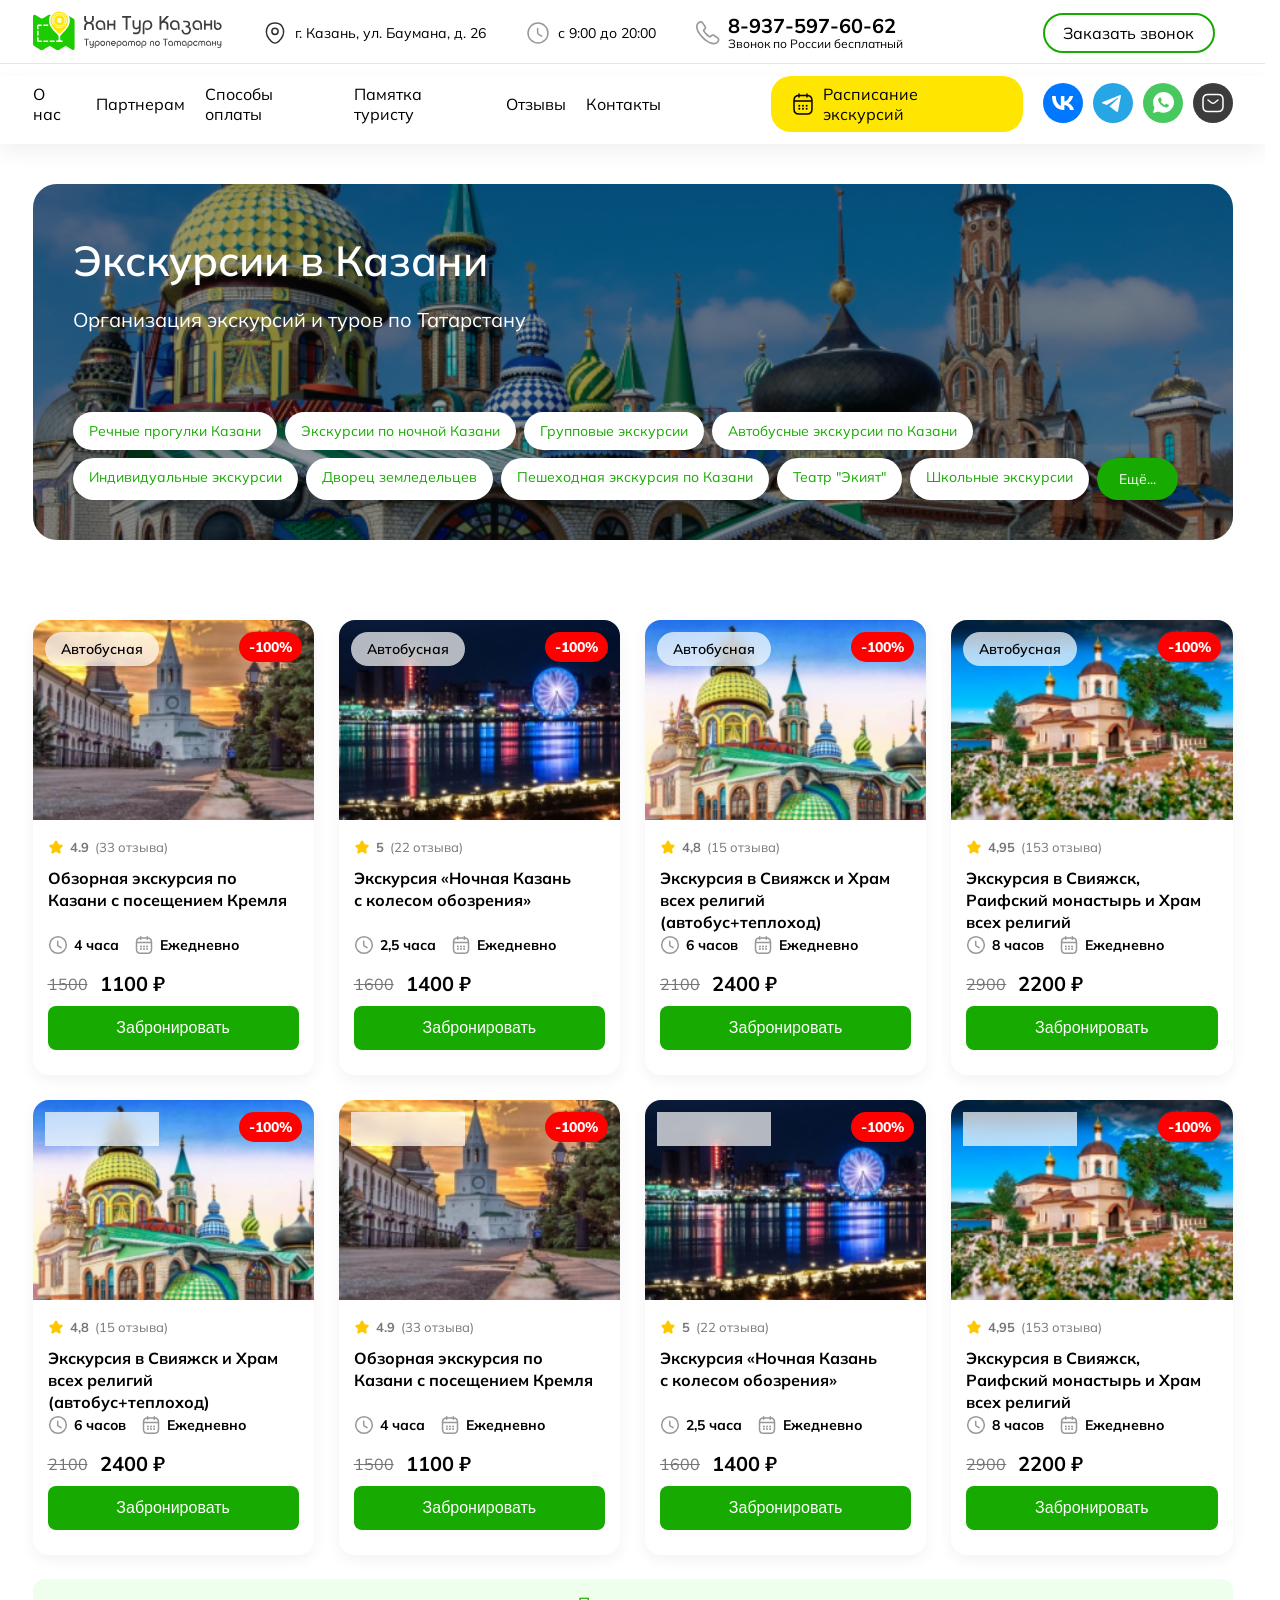
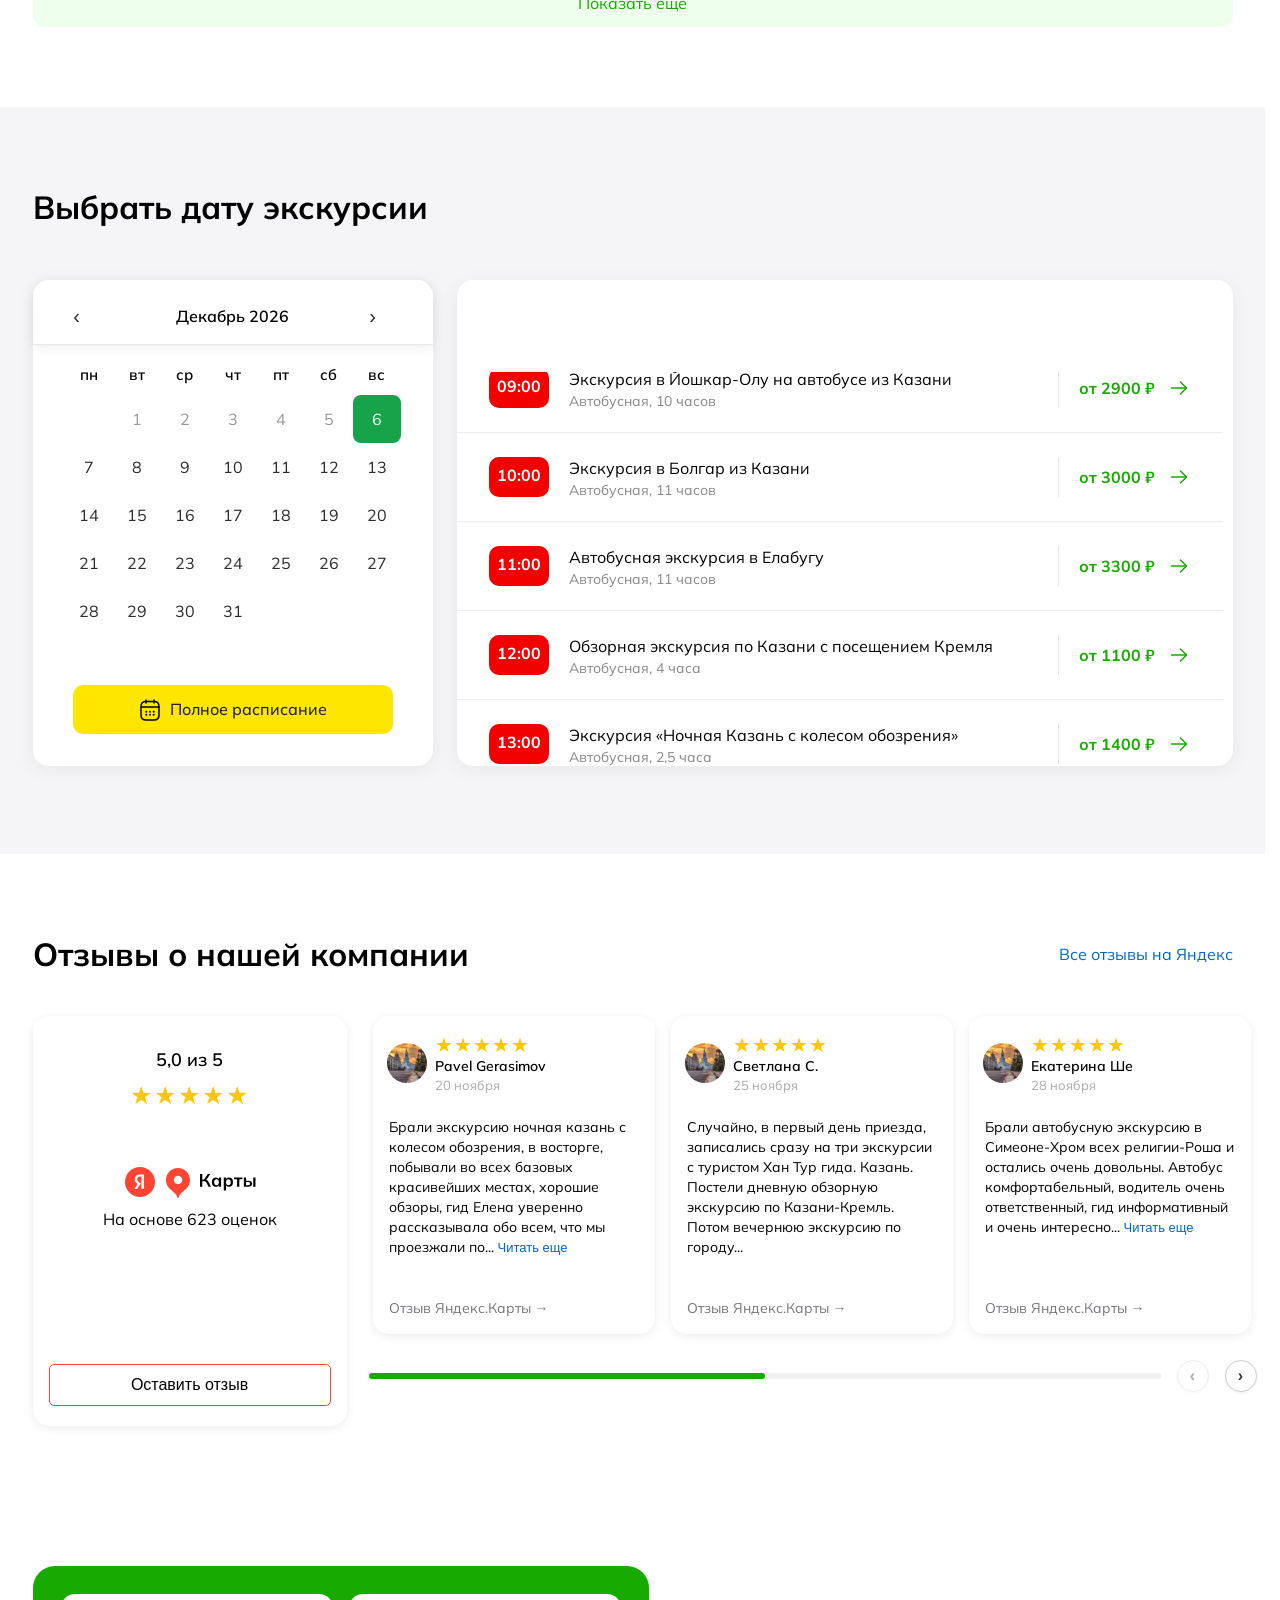
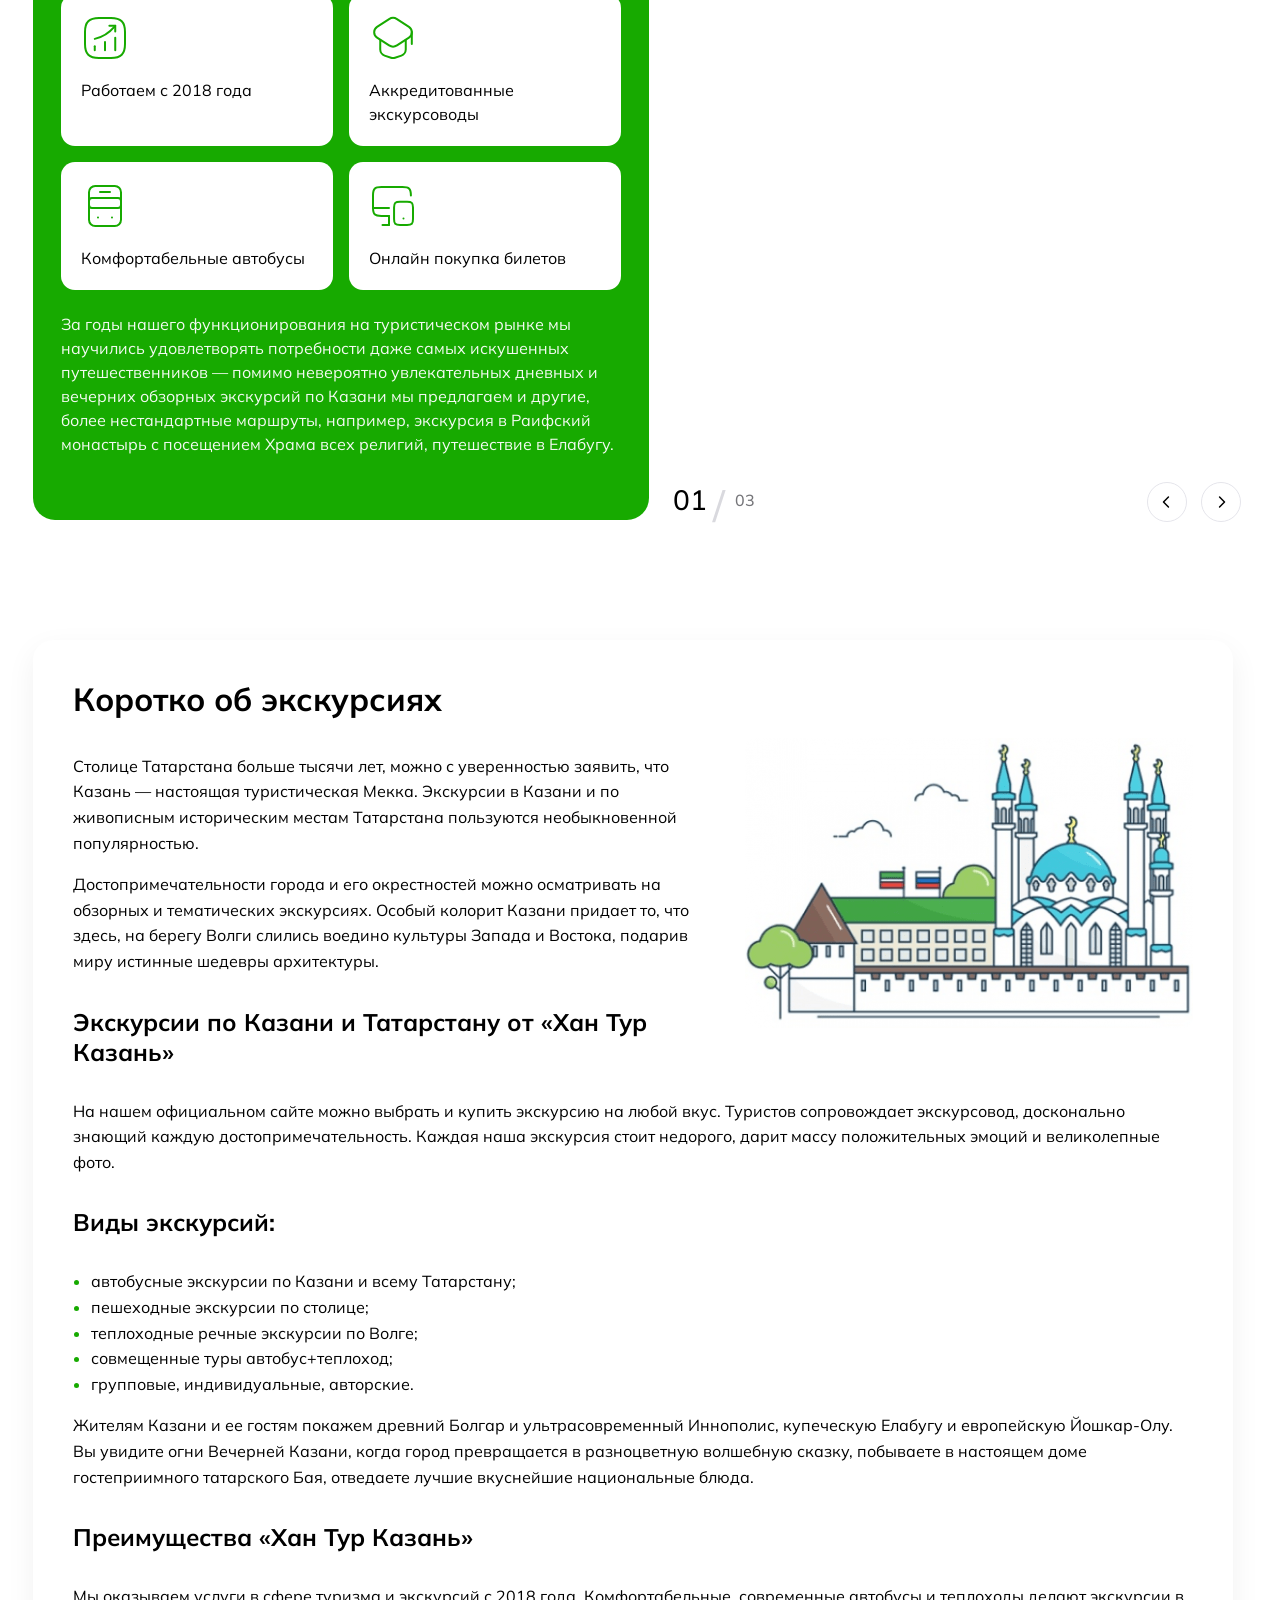
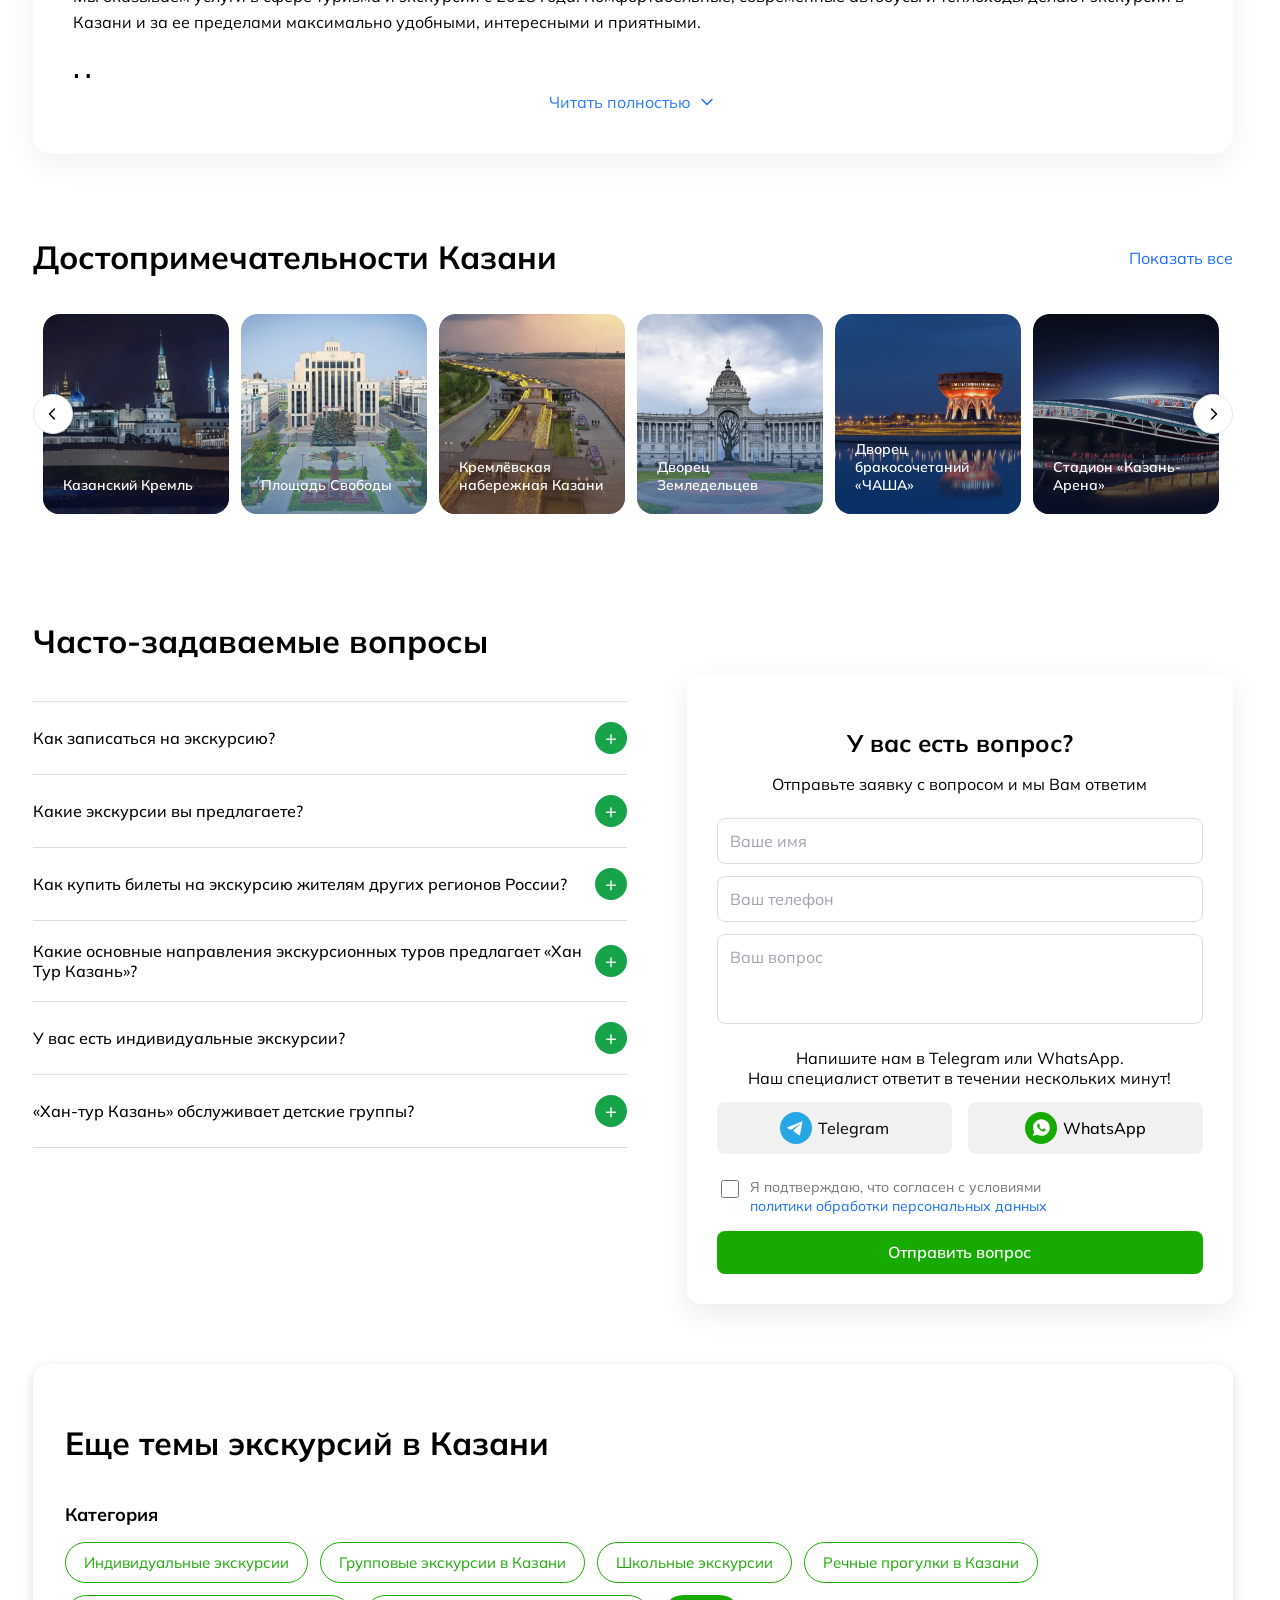
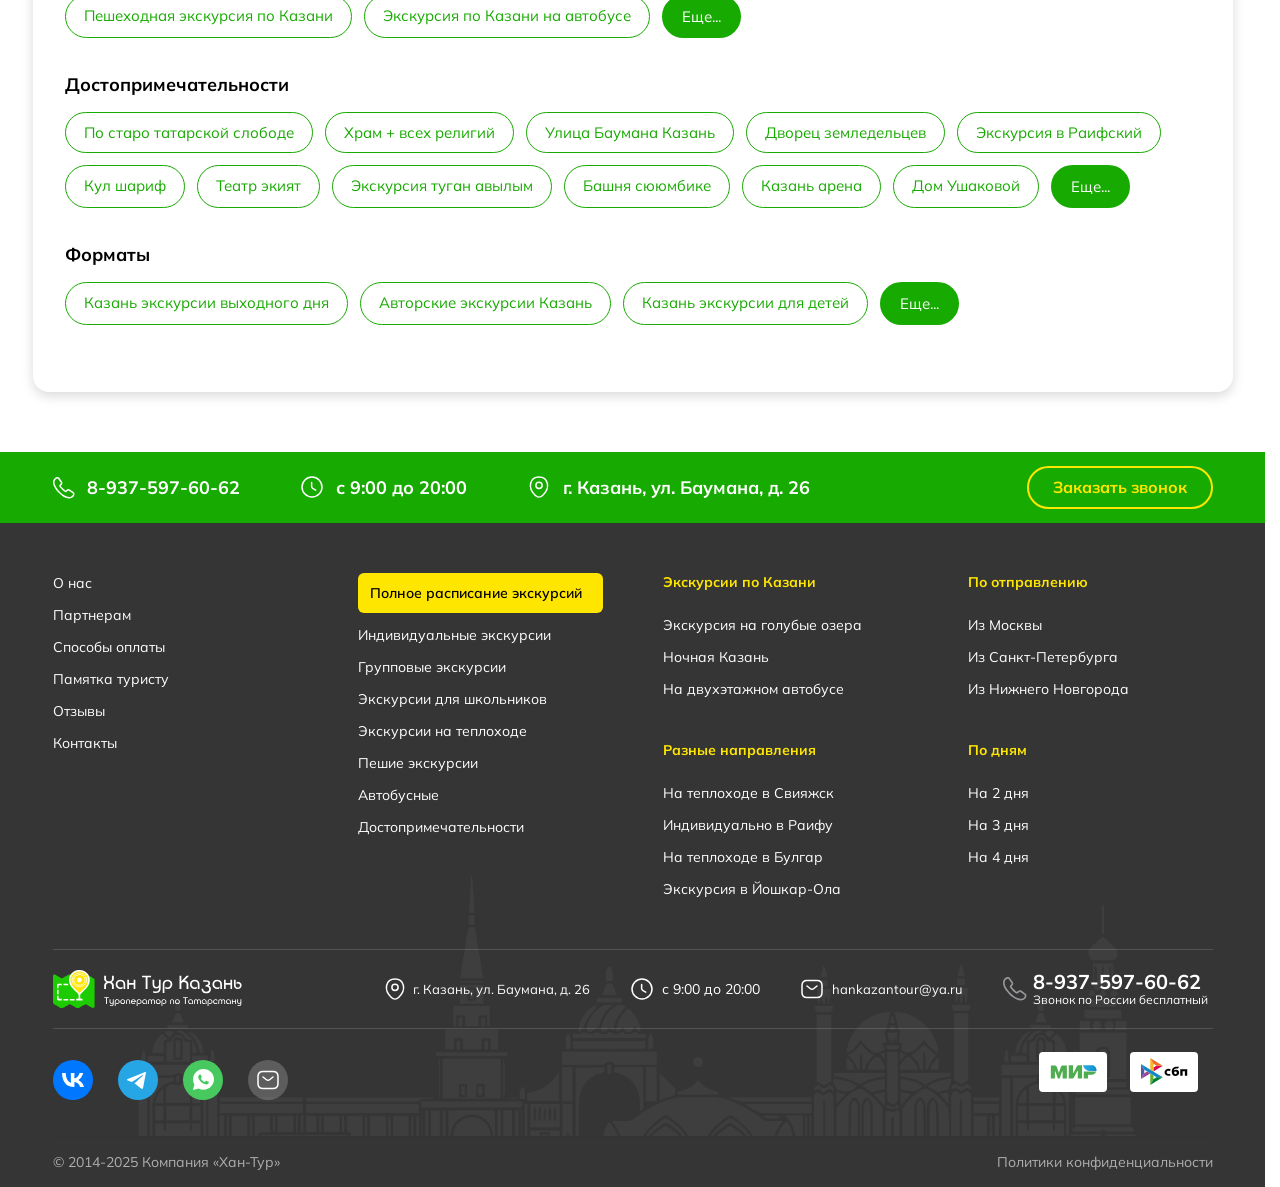
==== commit 43c04498: "fix bugs" ====
--- a/index.html
+++ b/index.html
@@ -1,4 +1,4 @@
-﻿<!DOCTYPE html>
+<!DOCTYPE html>
 <html lang="en">
 
 <head>
@@ -1214,7 +1214,7 @@
 
                             <div class="review-card" onclick="openYandex()">
                                 <div class="card-header">
-                                    <div class="avatar avatar-1"><img src="img/reviews/pavel-gerasimov.jpg" alt="Pavel Gerasimov" onerror="this.style.display='none'"><span class="avatar-initials">PG</span></div>
+                                    <div class="avatar avatar-1"><img src="img/card/card1.png" alt="Pavel Gerasimov" onerror="this.style.display='none'"><span class="avatar-initials">PG</span></div>
                                     <div class="author-block">
                                         <div class="stars small">★★★★★</div>
                                         <div class="author">Pavel Gerasimov</div>
@@ -1244,7 +1244,7 @@
 
                             <div class="review-card" onclick="openYandex()">
                                 <div class="card-header">
-                                    <div class="avatar avatar-2"><img src="img/reviews/svetlana-s.jpg" alt="Светлана С." onerror="this.style.display='none'"><span class="avatar-initials">СС</span></div>
+                                    <div class="avatar avatar-2"><img src="img/card/card1.png" alt="Светлана С." onerror="this.style.display='none'"><span class="avatar-initials">СС</span></div>
                                     <div class="author-block">
                                         <div class="stars small">★★★★★</div>
                                         <div class="author">Светлана С.</div>
@@ -1259,7 +1259,7 @@
 
                             <div class="review-card" onclick="openYandex()">
                                 <div class="card-header">
-                                    <div class="avatar avatar-3"><img src="img/reviews/ekaterina-she.jpg" alt="Екатерина Ше" onerror="this.style.display='none'"><span class="avatar-initials">ЕШ</span></div>
+                                    <div class="avatar avatar-3"><img src="img/card/card1.png" alt="Екатерина Ше" onerror="this.style.display='none'"><span class="avatar-initials">ЕШ</span></div>
                                     <div class="author-block">
                                         <div class="stars small">★★★★★</div>
                                         <div class="author">Екатерина Ше</div>
@@ -1274,7 +1274,7 @@
 
                             <div class="review-card" onclick="openYandex()">
                                 <div class="card-header">
-                                    <div class="avatar avatar-1"><img src="img/reviews/ivan-petrov.jpg" alt="Иван Петров" onerror="this.style.display='none'"><span class="avatar-initials">ИП</span></div>
+                                    <div class="avatar avatar-1"><img src="img/card/card1.png" alt="Иван Петров" onerror="this.style.display='none'"><span class="avatar-initials">ИП</span></div>
                                     <div class="author-block">
                                         <div class="stars small">★★★★★</div>
                                         <div class="author">Иван Петров</div>
@@ -1288,7 +1288,7 @@
 
                             <div class="review-card" onclick="openYandex()">
                                 <div class="card-header">
-                                    <div class="avatar avatar-2"><img src="img/reviews/maria-sidorova.jpg" alt="Мария Сидорова" onerror="this.style.display='none'"><span class="avatar-initials">МС</span></div>
+                                    <div class="avatar avatar-2"><img src="img/card/card1.png" alt="Мария Сидорова" onerror="this.style.display='none'"><span class="avatar-initials">МС</span></div>
                                     <div class="author-block">
                                         <div class="stars small">★★★★★</div>
                                         <div class="author">Мария Сидорова</div>
@@ -1302,7 +1302,7 @@
 
                             <div class="review-card" onclick="openYandex()">
                                 <div class="card-header">
-                                    <div class="avatar avatar-3"><img src="img/reviews/alexander-ivanov.jpg" alt="Александр Иванов" onerror="this.style.display='none'"><span class="avatar-initials">АИ</span></div>
+                                    <div class="avatar avatar-3"><img src="img/card/card1.png" alt="Александр Иванов" onerror="this.style.display='none'"><span class="avatar-initials">АИ</span></div>
                                     <div class="author-block">
                                         <div class="stars small">★★★★★</div>
                                         <div class="author">Александр Иванов</div>
@@ -2200,20 +2200,45 @@
     <div class="topics-modal" id="topicsModal">
         <div class="topics-modal-content">
             <div class="modal-header">
-                <h3>Все темы</h3>
+                <h3>Фильтры</h3>
                 <span id="closeTopics">&times;</span>
             </div>
 
             <div class="modal-body">
-                <div class="topic-item">Индивидуальные экскурсии</div>
-                <div class="topic-item">Групповые экскурсии</div>
-                <div class="topic-item">Школьные экскурсии</div>
-                <div class="topic-item">Речные прогулки</div>
-                <div class="topic-item">Экскурси <div class="topic-item">Экскурсии по ночной Казани</div>
-                    <div class="topic-item">Автобусные экскурсии</div>
-                    <div class="topic-item">Пешеходная экскурсия</div>
-                    <div class="topic-item">Дворец земледельцев</div>
-                    <div class="topic-item">Театр "Экият"</div>
+                <div class="filter-section">
+                    <div class="filter-section-title">Категория</div>
+                    <div class="filter-tags">
+                        <div class="topic-item">Индивидуальные экскурсии</div>
+                        <div class="topic-item">Групповые экскурсии в Казани</div>
+                        <div class="topic-item">Школьные экскурсии</div>
+                        <div class="topic-item">Речные прогулки в Казани</div>
+                        <div class="topic-item">Пешеходная экскурсия по Казани</div>
+                        <div class="topic-item">Экскурсия по Казани на автобусе</div>
+                    </div>
+                </div>
+                <div class="filter-section">
+                    <div class="filter-section-title">Достопримечательности</div>
+                    <div class="filter-tags">
+                        <div class="topic-item">По старо татарской слободе</div>
+                        <div class="topic-item">Храм + всех религий</div>
+                        <div class="topic-item">Улица Баумана Казань</div>
+                        <div class="topic-item">Дворец земледельцев</div>
+                        <div class="topic-item">Экскурсия в Раифский</div>
+                        <div class="topic-item">Кул шариф</div>
+                        <div class="topic-item">Театр экият</div>
+                        <div class="topic-item">Экскурсия туган авылым</div>
+                        <div class="topic-item">Башня сюомбике</div>
+                        <div class="topic-item">Казань арена</div>
+                        <div class="topic-item">Дом Ушаковой</div>
+                    </div>
+                </div>
+                <div class="filter-section">
+                    <div class="filter-section-title">Форматы</div>
+                    <div class="filter-tags">
+                        <div class="topic-item">Казань экскурсии выходного дня</div>
+                        <div class="topic-item">Авторские экскурсии Казань</div>
+                        <div class="topic-item">Казань экскурсии для детей</div>
+                    </div>
                 </div>
             </div>
         </div>
@@ -2224,25 +2249,44 @@
                     <h3>Все категории</h3>
                     <button class="all-cats-close" id="allCatsClose">&times;</button>
                 </div>
-                <ul class="all-cats-list">
-                    <li data-category="Речные прогулки Казани">Речные прогулки Казани</li>
-                    <li data-category="Экскурсии по ночной Казани">Экскурсии по ночной Казани</li>
-                    <li data-category="Групповые экскурсии">Групповые экскурсии</li>
-                    <li data-category="Автобусные экскурсии по Казани">Автобусные экскурсии по Казани</li>
-                    <li data-category="Индивидуальные экскурсии">Индивидуальные экскурсии</li>
-                    <li data-category="Дворец земледельцев">Дворец земледельцев</li>
-                    <li data-category="Пешеходная экскурсия по Казани">Пешеходная экскурсия по Казани</li>
-                    <li data-category="Театр Экият">Театр "Экият"</li>
-                    <li data-category="Школьные экскурсии">Школьные экскурсии</li>
-                    <li data-category="Речные прогулки">Речные прогулки</li>
-                    <li data-category="Казанский Кремль">Казанский Кремль</li>
-                    <li data-category="Мечеть Кул Шариф">Мечеть Кул Шариф</li>
-                    <li data-category="Старо-татарская слобода">Старо-татарская слобода</li>
-                    <li data-category="Башня Сююмбике">Башня Сююмбике</li>
-                    <li data-category="Улица Баумана">Улица Баумана</li>
-                </ul>
-            </div>
-        </div>
+                <div class="all-cats-body">
+                    <div class="filter-section">
+                        <div class="filter-section-title">Категория</div>
+                        <div class="filter-tags">
+                            <li class="all-cats-list-item" data-category="Индивидуальные экскурсии">Индивидуальные экскурсии</li>
+                            <li class="all-cats-list-item" data-category="Групповые экскурсии в Казани">Групповые экскурсии в Казани</li>
+                            <li class="all-cats-list-item" data-category="Школьные экскурсии">Школьные экскурсии</li>
+                            <li class="all-cats-list-item" data-category="Речные прогулки в Казани">Речные прогулки в Казани</li>
+                            <li class="all-cats-list-item" data-category="Пешеходная экскурсия по Казани">Пешеходная экскурсия по Казани</li>
+                            <li class="all-cats-list-item" data-category="Экскурсия по Казани на автобусе">Экскурсия по Казани на автобусе</li>
+                        </div>
+                    </div>
+                    <div class="filter-section">
+                        <div class="filter-section-title">Достопримечательности</div>
+                        <div class="filter-tags">
+                            <li class="all-cats-list-item" data-category="По старо татарской слободе">По старо татарской слободе</li>
+                            <li class="all-cats-list-item" data-category="Храм + всех религий">Храм + всех религий</li>
+                            <li class="all-cats-list-item" data-category="Улица Баумана Казань">Улица Баумана Казань</li>
+                            <li class="all-cats-list-item" data-category="Дворец земледельцев">Дворец земледельцев</li>
+                            <li class="all-cats-list-item" data-category="Экскурсия в Раифский">Экскурсия в Раифский</li>
+                            <li class="all-cats-list-item" data-category="Кул шариф">Кул шариф</li>
+                            <li class="all-cats-list-item" data-category="Театр экият">Театр экият</li>
+                            <li class="all-cats-list-item" data-category="Экскурсия туган авылым">Экскурсия туган авылым</li>
+                            <li class="all-cats-list-item" data-category="Башня сюомбике">Башня сюомбике</li>
+                            <li class="all-cats-list-item" data-category="Казань арена">Казань арена</li>
+                            <li class="all-cats-list-item" data-category="Дом Ушаковой">Дом Ушаковой</li>
+                        </div>
+                    </div>
+                    <div class="filter-section">
+                        <div class="filter-section-title">Форматы</div>
+                        <div class="filter-tags">
+                            <li class="all-cats-list-item" data-category="Казань экскурсии выходного дня">Казань экскурсии выходного дня</li>
+                            <li class="all-cats-list-item" data-category="Авторские экскурсии Казань">Авторские экскурсии Казань</li>
+                            <li class="all-cats-list-item" data-category="Казань экскурсии для детей">Казань экскурсии для детей</li>
+                        </div>
+                    </div>
+                </div>
+            </div>
 
         <script src="https://cdn.jsdelivr.net/npm/swiper@11/swiper-bundle.min.js"></script>
         <script src="js/app.js"></script>
--- a/css/style.css
+++ b/css/style.css
@@ -2,6 +2,7 @@
 
 html {
     overflow-x: clip;
+    scrollbar-gutter: stable;
 }
 
 body {
@@ -883,25 +884,31 @@
     display: grid;
     grid-template-columns: repeat(4, 1fr);
     gap: 25px;
+    perspective: 1000px;
 }
 
 .excursion-card {
     background: #fff;
     border-radius: 16px;
-    overflow: hidden;
     transition: all 0.3s ease;
     cursor: pointer;
     box-shadow: 0 5px 15px rgba(0, 0, 0, 0.05);
+    position: relative;
+    z-index: 1;
+    transform-origin: center;
 }
 
 .excursion-card:hover {
-    transform: scale(1.05);
+    transform: scale(1.03);
+    box-shadow: 0 20px 50px rgba(0, 0, 0, 0.2);
+    z-index: 100;
 }
 
 .card-image {
     position: relative;
-    height: stretch;
     overflow: hidden;
+    border-top-left-radius: 16px;
+    border-top-right-radius: 16px;
 }
 
 .card-image img {
@@ -939,6 +946,7 @@
 
 .card-content {
     padding: 15px;
+    overflow: hidden;
 }
 
 .card-content h3 {
@@ -1566,16 +1574,11 @@
     font-size: 14px;
 }
 
-.avatar-1 {
-    background: linear-gradient(135deg, #ff9d5c 0%, #ff6b6b 100%);
-}
-
-.avatar-2 {
-    background: linear-gradient(135deg, #667eea 0%, #764ba2 100%);
-}
-
-.avatar-3 {
-    background: linear-gradient(135deg, #f093fb 0%, #f5576c 100%);
+.avatar img{
+    width: 40px;
+    height: 40px;
+    position: absolute;
+    border-radius: 50%;
 }
 
 .author-block {
@@ -2100,7 +2103,6 @@
 
 .card img {
     width: 100%;
-    height: 100%;
     object-fit: cover;
     display: block;
 }
@@ -2501,11 +2503,11 @@
 }
 
 .topic-item {
-    padding: 14px 20px;
+    padding: 10px 18px;
     border-radius: 30px;
-    border: 1px solid #17AA00;
+    border: 1.5px solid #17AA00;
     color: #17AA00;
-    font-size: 16px;
+    font-size: 15px;
     cursor: pointer;
     transition: all 0.25s ease;
     white-space: nowrap;
@@ -2568,20 +2570,64 @@
 
 .topics-modal-content {
     background: white;
-    width: 520px;
-    padding: 30px;
+    width: 1200px;
+    max-width: 95vw;
+    padding: 28px 32px 32px;
     border-radius: 16px;
+    max-height: 85vh;
+    overflow-y: auto;
+    animation: fadeInScale 0.22s ease;
 }
 
 .modal-header {
     display: flex;
     justify-content: space-between;
+    align-items: center;
     margin-bottom: 20px;
 }
 
+.modal-header h3 {
+    margin: 0;
+    font-size: 20px;
+    font-weight: 700;
+}
+
 #closeTopics {
-    font-size: 22px;
+    font-size: 26px;
     cursor: pointer;
+    color: #555;
+    line-height: 1;
+    padding: 0 4px;
+    transition: color 0.2s;
+}
+
+#closeTopics:hover {
+    color: #111;
+}
+
+.modal-body {
+    display: flex;
+    flex-direction: row;
+    gap: 20px;
+    flex-wrap: wrap;
+}
+
+.filter-section {
+    display: flex;
+    flex-direction: column;
+    gap: 10px;
+}
+
+.filter-section-title {
+    font-size: 16px;
+    font-weight: 700;
+    color: #111;
+}
+
+.filter-tags {
+    display: flex;
+    flex-wrap: wrap;
+    gap: 8px;
 }
 
 @media (max-width: 768px) {
@@ -3032,9 +3078,9 @@
 .all-cats-modal-content {
     background: #fff;
     border-radius: 20px;
-    width: 80%;
-    max-width: 520px;
-    max-height: 80vh;
+    width: 680px;
+    max-width: 95vw;
+    max-height: 85vh;
     display: flex;
     flex-direction: column;
     overflow: hidden;
@@ -3057,7 +3103,7 @@
     display: flex;
     justify-content: space-between;
     align-items: center;
-    padding: 20px 24px 16px;
+    padding: 20px 28px 16px;
     border-bottom: 1px solid #eee;
 }
 
@@ -3082,41 +3128,45 @@
     color: #111;
 }
 
-.all-cats-list {
+.all-cats-body {
+    padding: 20px 28px 28px;
+    overflow-y: auto;
+    display: flex;
+    flex-direction: column;
+    gap: 20px;
+}
+
+.all-cats-list-item {
     list-style: none;
-    padding: 16px 16px 20px;
-    margin: 0;
-    overflow-y: auto;
-    display: flex;
-    flex-wrap: wrap;
-    gap: 10px;
-}
-
-.all-cats-list li {
     padding: 10px 18px;
     border-radius: 30px;
-    border: 2px solid #2e7d32;
-    color: #2e7d32;
+    border: 1.5px solid #17AA00;
+    color: #17AA00;
     font-size: 15px;
     cursor: pointer;
     transition: all 0.2s ease;
     white-space: nowrap;
-}
-
-.all-cats-list li:hover {
-    background: #2e7d32;
+    font-family: 'Mulish', sans-serif;
+}
+
+.all-cats-list-item:hover {
+    background: #17AA00;
     color: #fff;
-    transform: scale(1.05);
+    transform: scale(1.04);
 }
 
 @media (max-width: 480px) {
     .all-cats-modal-content {
-        width: 80%;
+        width: 95vw;
         border-radius: 16px;
-        max-height: 85vh;
-    }
-
-    .all-cats-list li {
+        max-height: 88vh;
+    }
+
+    .all-cats-body {
+        padding: 16px 16px 20px;
+    }
+
+    .all-cats-list-item {
         font-size: 14px;
         padding: 9px 14px;
     }
@@ -3430,12 +3480,13 @@
         align-items: flex-start;
     }
 
-    .avatar {
+    .avatar img{
         width: 44px;
         height: 44px;
         min-width: 44px;
         font-size: 15px;
         border-radius: 50%;
+        margin-top: 20px;
     }
 
     .author {
@@ -4310,7 +4361,6 @@
 /* ===== FIX OVERFLOW AXA X PE MOBILE ===== */
 @media (max-width: 768px) {
 
-    /* Excepții pentru elemente care trebuie să depășească (absolute/fixed) */
     .mob-menu-drawer,
     .mob-phone-modal,
     .mob-menu-overlay,
@@ -4320,7 +4370,7 @@
     }
 
     /* Imagini responsive - exceptie pentru gallery-image */
-    img:not(.gallery-image) {
+    img:not(.avatar img) {
         max-width: 100%;
         width: 100%;
         height: 200px;
@@ -4365,7 +4415,6 @@
     /* Excursion cards nu ies din grid */
     .excursion-card {
         min-width: 0;
-        overflow: hidden;
     }
 
     /* Topic items cu white-space: nowrap - permit scroll intern în container */
@@ -4663,4 +4712,4 @@
         width: 24px;
         height: 24px;
     }
-}
+}
--- a/css/footer.css
+++ b/css/footer.css
@@ -38,16 +38,27 @@
 
 }
 
-.footer-top-left span,
-.footer-top-left .footer-contact-link {
-  cursor: pointer;
-  font-size: 18px;
-  font-weight: 700;
-  display: inline-flex;
-  margin: 0 auto;
-  gap: 12px;
-  transition: .5s ease;
-}
+.footer-top-left span,
+.footer-top-left .footer-contact-link {
+  cursor: pointer;
+  font-size: 18px;
+  font-weight: 700;
+  display: inline-flex;
+  margin: 0 auto;
+  gap: 12px;
+  transition: transform 0.22s ease, color 0.22s ease, text-decoration-color 0.22s ease;
+  transform-origin: center;
+  will-change: transform;
+}
+
+.footer-top-left > * {
+  position: relative;
+}
+
+.footer-top-left > *:hover {
+  transform: scale(1.08);
+  z-index: 2;
+}
 
 .footer-address:hover {
   text-decoration: underline;
@@ -67,11 +78,11 @@
   color: #fff;
 }
 
-.footer-top-left .footer-contact-link:hover {
-  color: #e9ffe9;
-  text-decoration: underline;
-  text-underline-offset: 2px;
-}
+.footer-top-left .footer-contact-link:hover {
+  color: #e9ffe9;
+  text-decoration: underline;
+  text-underline-offset: 2px;
+}
 
 .footer-work-time {
   color: #fff;
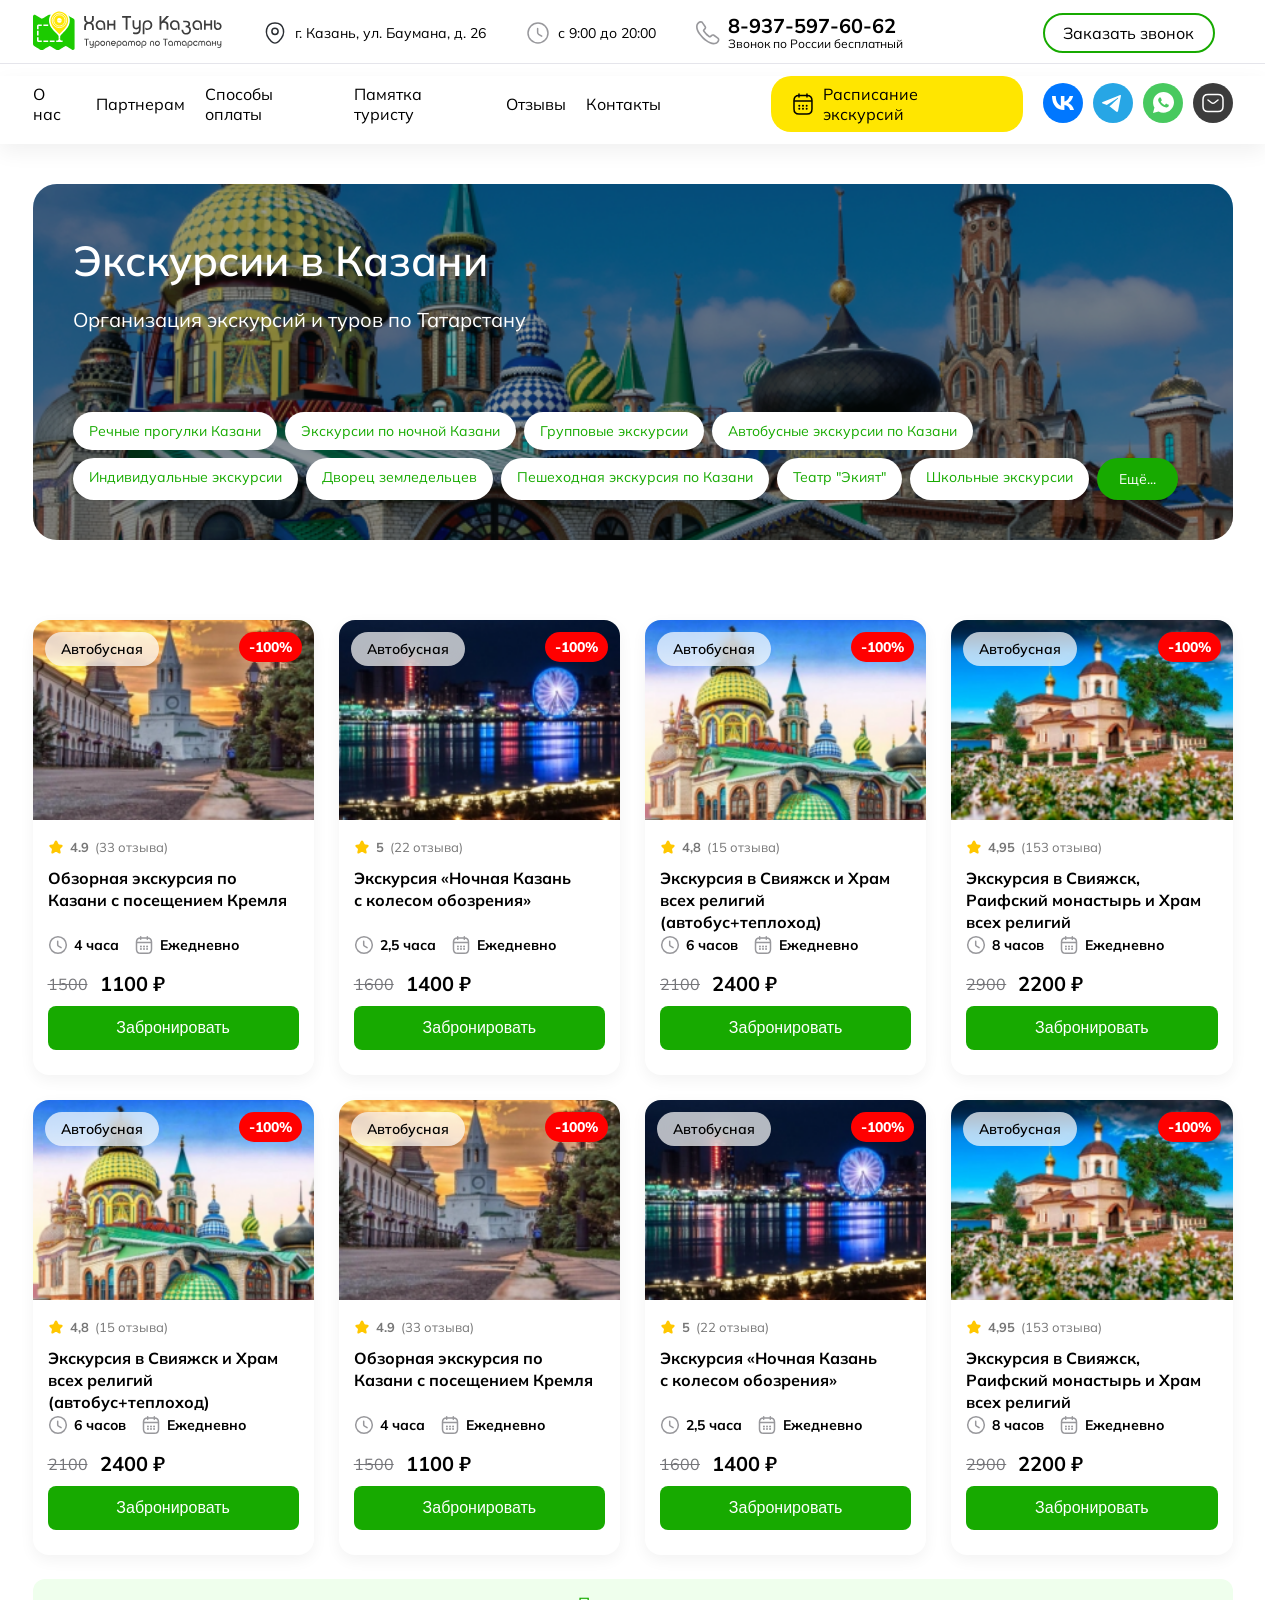
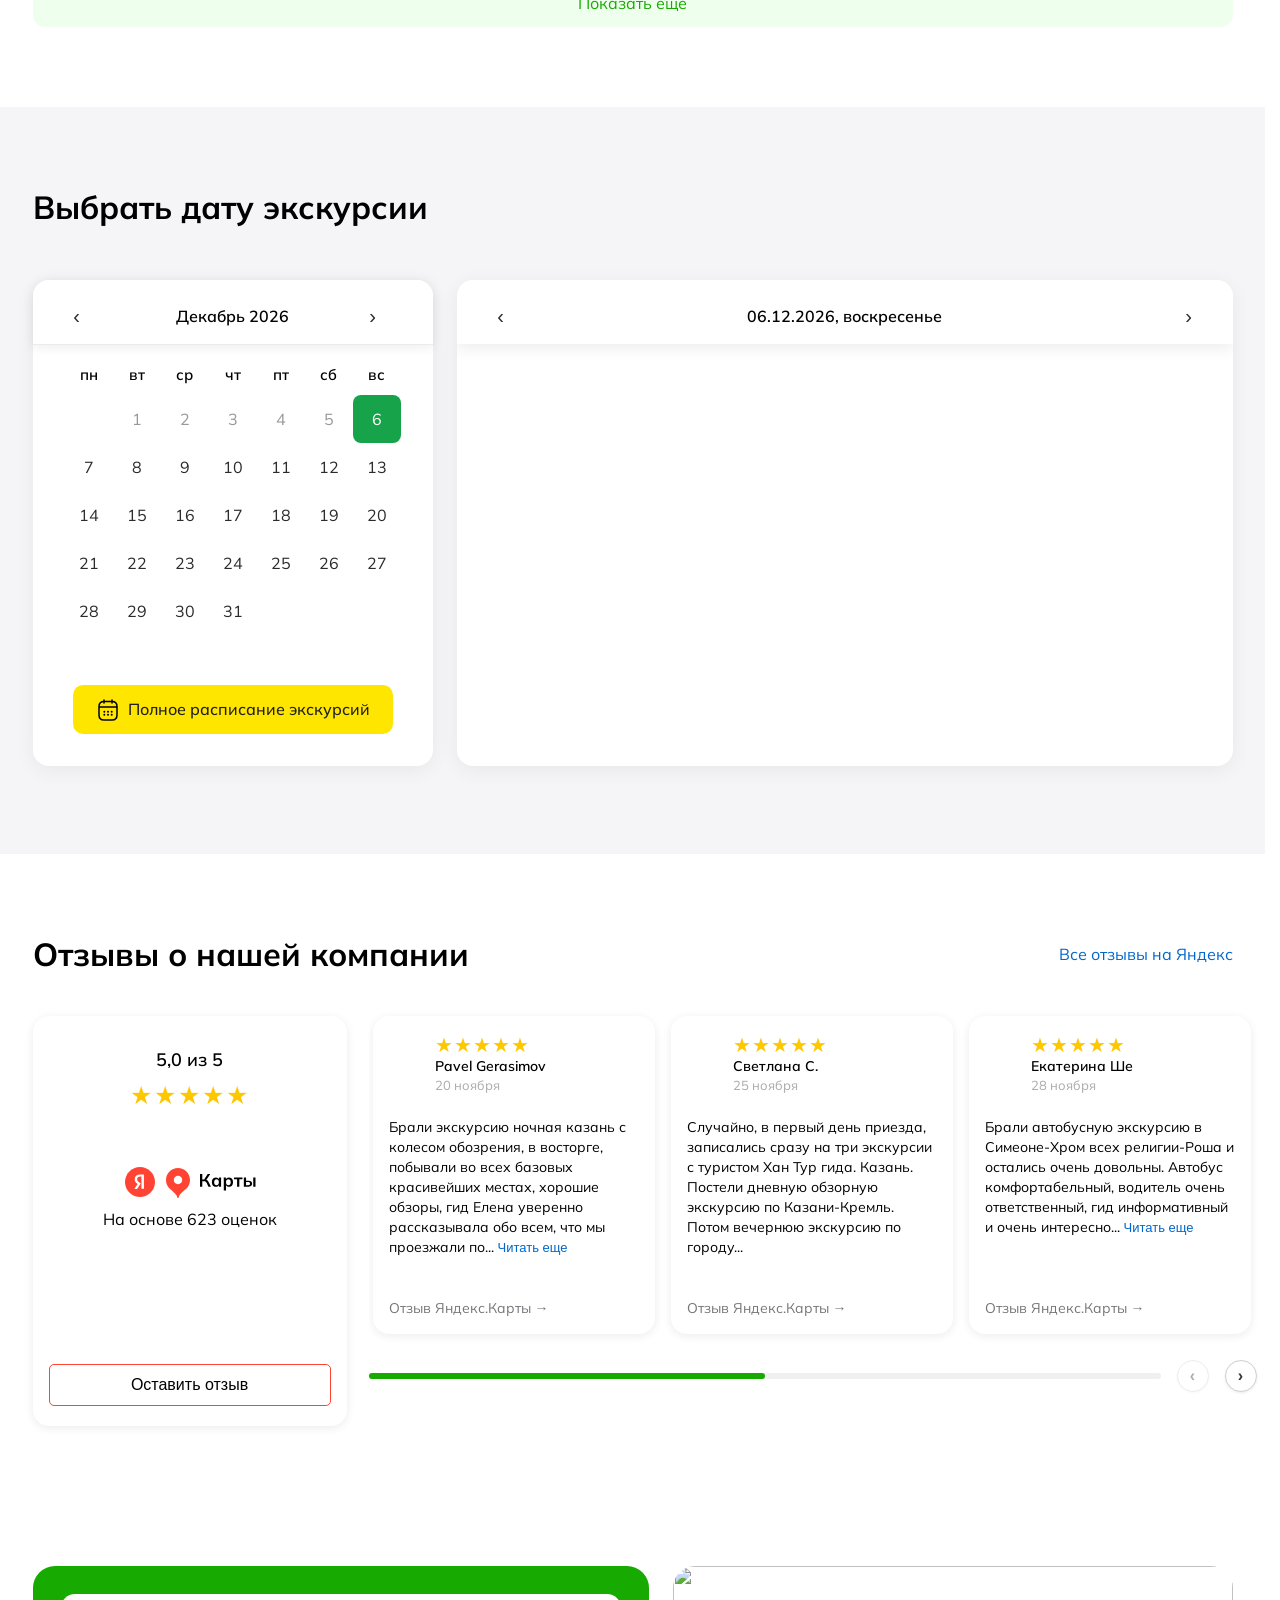
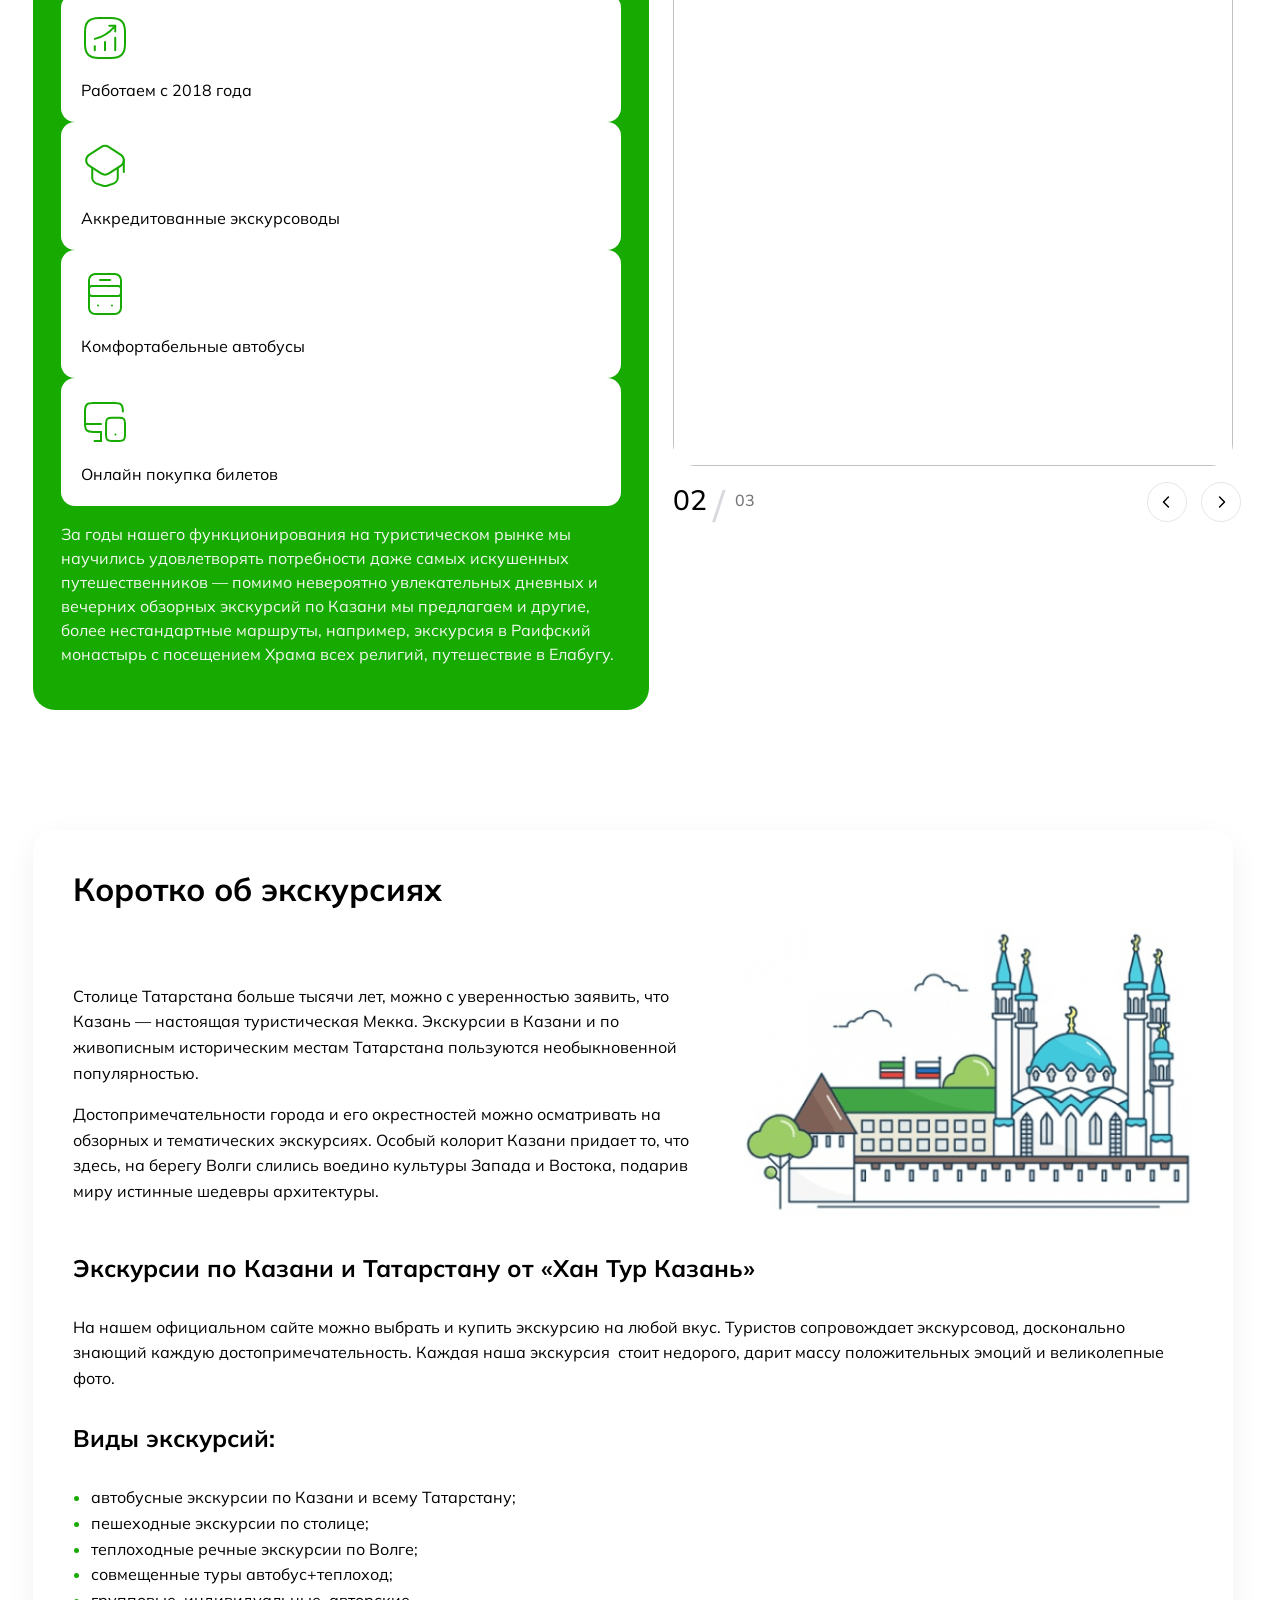
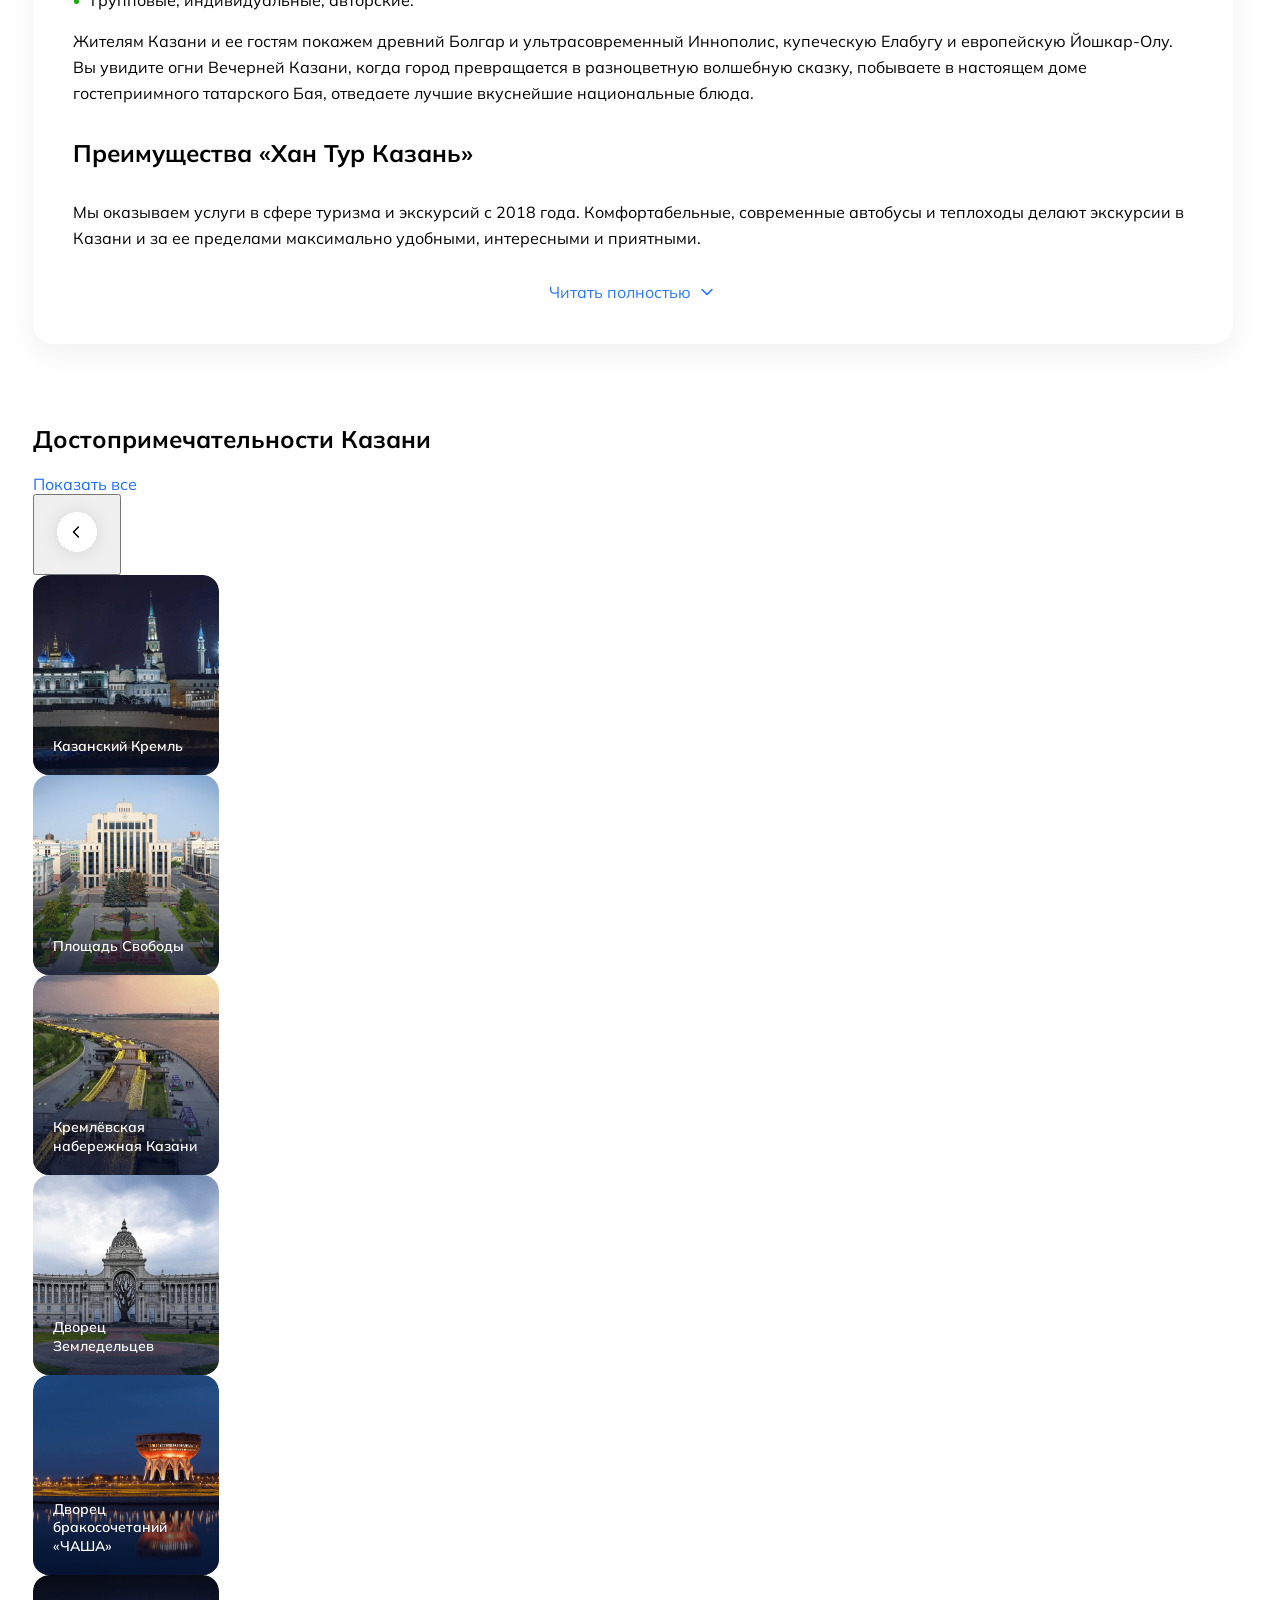
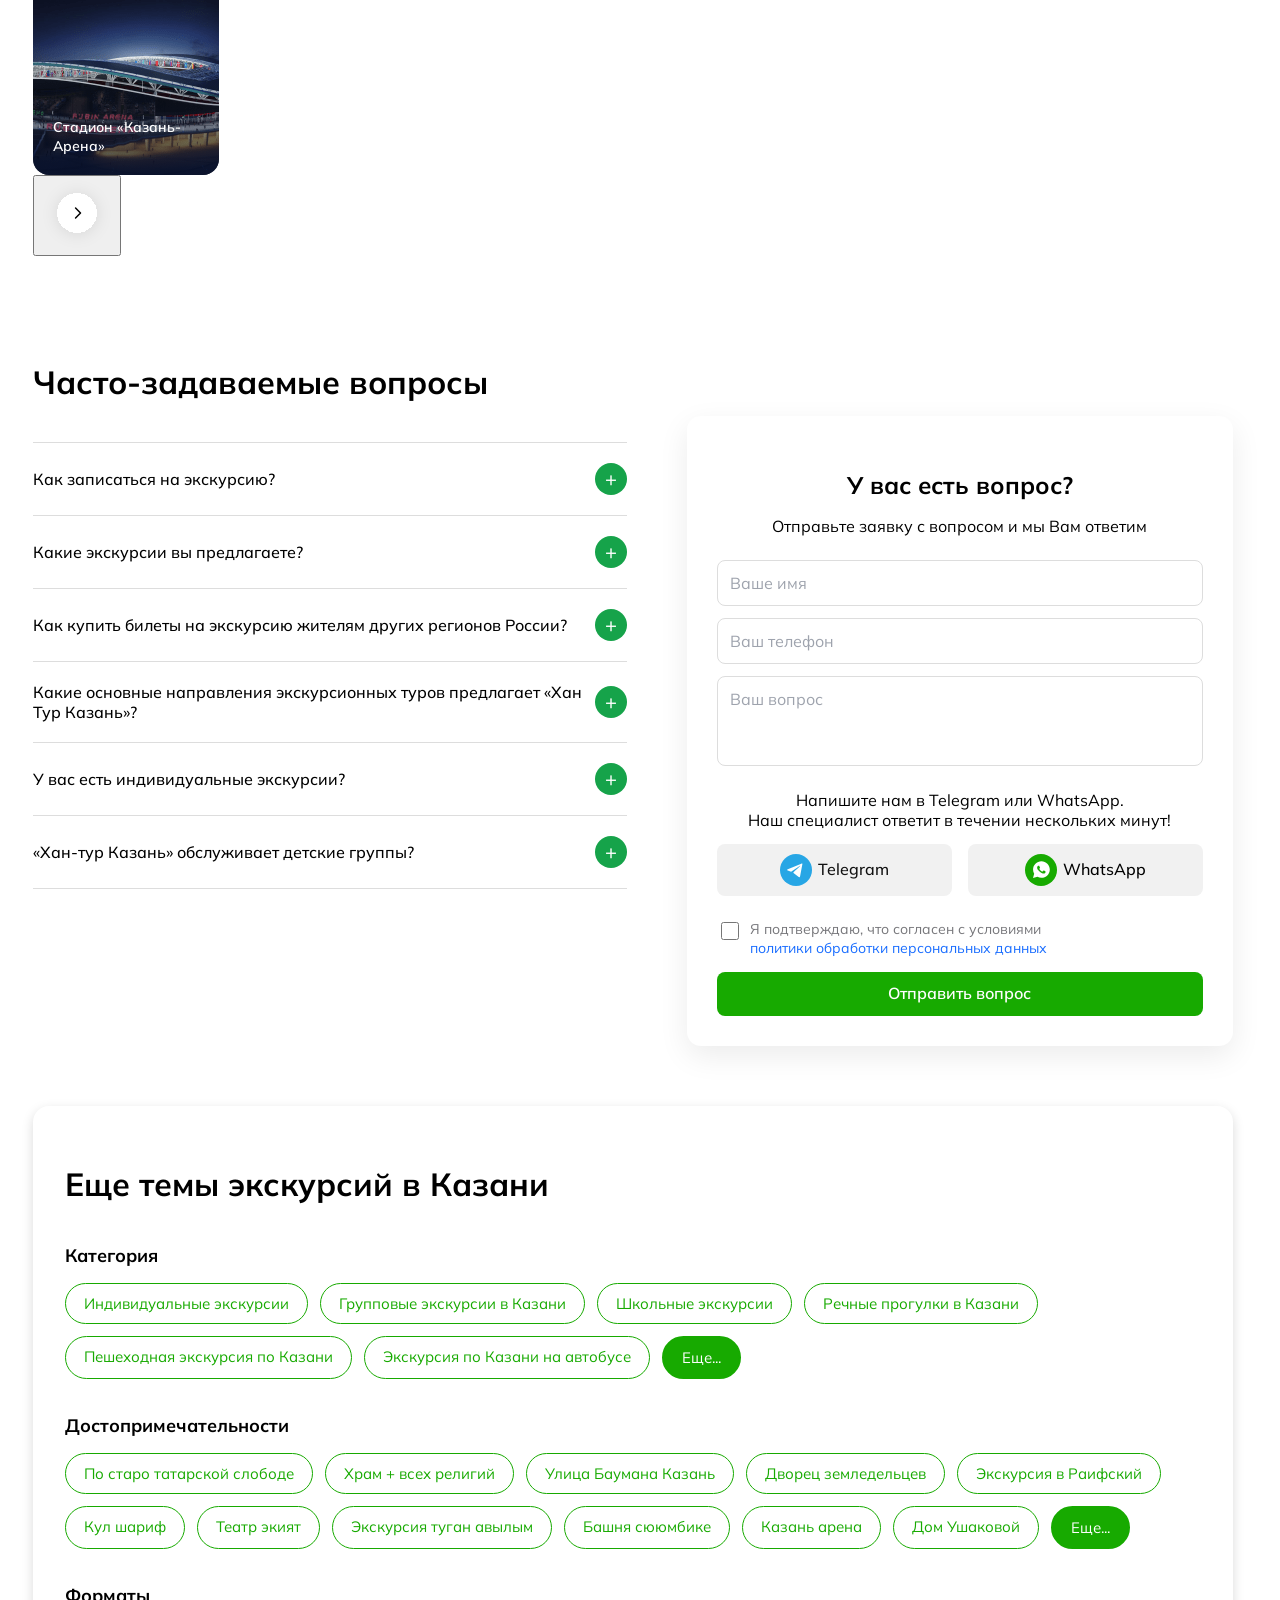
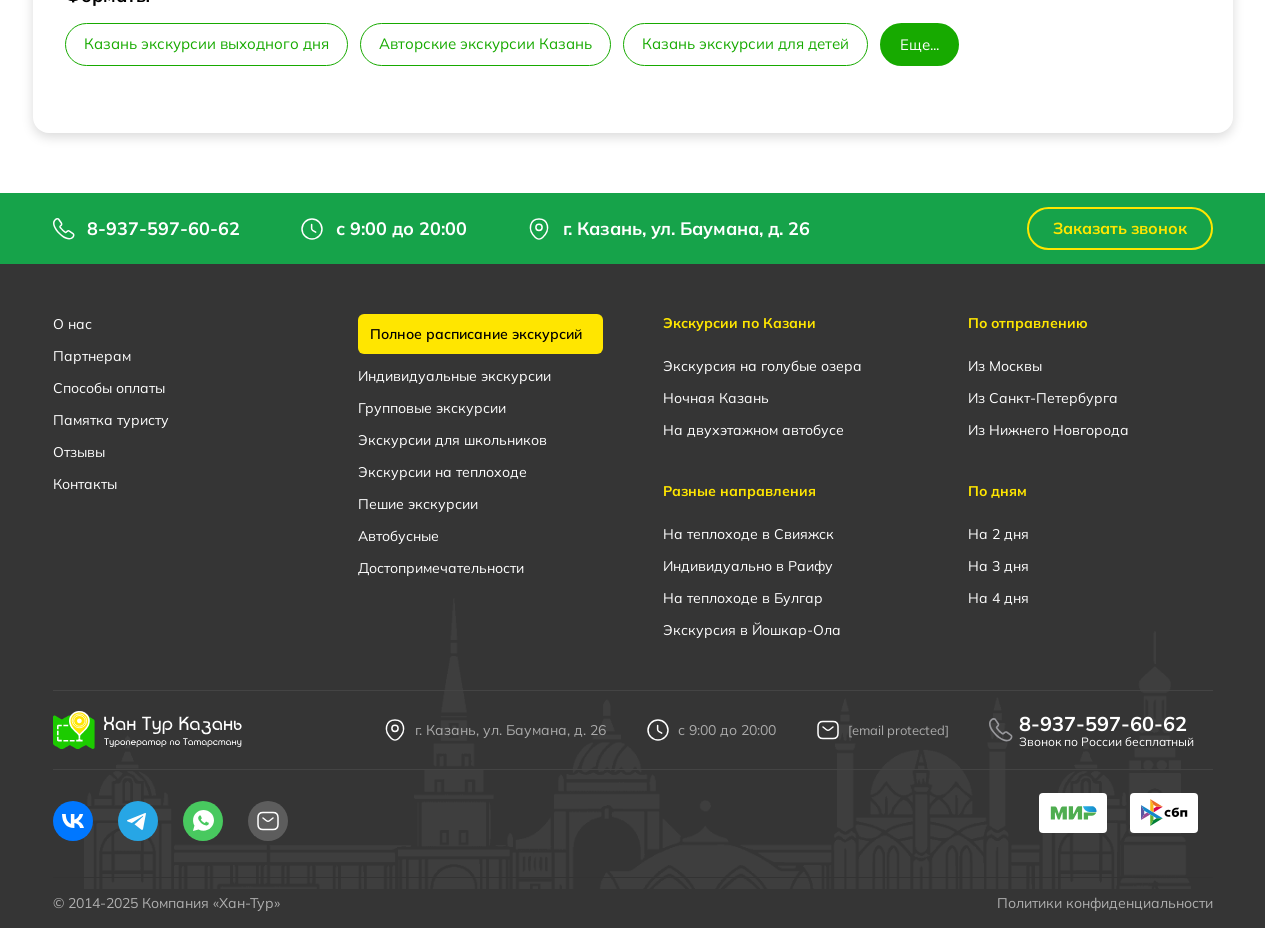
==== commit 1f8467cf: "Add files via upload" ====
--- a/index.html
+++ b/index.html
@@ -1,4 +1,4 @@
-<!DOCTYPE html>
+﻿<!DOCTYPE html>
 <html lang="en">
 
 <head>
@@ -7,7 +7,6 @@
     <title>Document</title>
     <link rel="stylesheet" href="css/style.css">
     <link rel="stylesheet" href="css/footer.css">
-    <link rel="stylesheet" href="https://cdn.jsdelivr.net/npm/swiper@11/swiper-bundle.min.css"/>
 </head>
 
 <body>
@@ -204,7 +203,7 @@
                         fill="white" />
                 </svg>
             </a>
-            <a href="mailto:info@khan-tour.ru">
+            <a href="/cdn-cgi/l/email-protection#533a3d353c13383b323d7e273c26217d2126">
                 <svg width="40" height="40" viewBox="0 0 40 40" fill="none">
                     <rect width="40" height="40" rx="20" fill="#21A038" />
                     <path
@@ -1110,7 +1109,7 @@
                                 stroke-linejoin="round" />
                         </svg>
                         <span>
-                            Полное расписание
+                            Полное расписание экскурсий
                         </span>
                     </button>
                 </div>
@@ -1214,7 +1213,7 @@
 
                             <div class="review-card" onclick="openYandex()">
                                 <div class="card-header">
-                                    <div class="avatar avatar-1"><img src="img/card/card1.png" alt="Pavel Gerasimov" onerror="this.style.display='none'"><span class="avatar-initials">PG</span></div>
+                                    <div class="avatar avatar-1">PG</div>
                                     <div class="author-block">
                                         <div class="stars small">★★★★★</div>
                                         <div class="author">Pavel Gerasimov</div>
@@ -1244,7 +1243,7 @@
 
                             <div class="review-card" onclick="openYandex()">
                                 <div class="card-header">
-                                    <div class="avatar avatar-2"><img src="img/card/card1.png" alt="Светлана С." onerror="this.style.display='none'"><span class="avatar-initials">СС</span></div>
+                                    <div class="avatar avatar-2">СС</div>
                                     <div class="author-block">
                                         <div class="stars small">★★★★★</div>
                                         <div class="author">Светлана С.</div>
@@ -1259,7 +1258,7 @@
 
                             <div class="review-card" onclick="openYandex()">
                                 <div class="card-header">
-                                    <div class="avatar avatar-3"><img src="img/card/card1.png" alt="Екатерина Ше" onerror="this.style.display='none'"><span class="avatar-initials">ЕШ</span></div>
+                                    <div class="avatar avatar-3">ЕШ</div>
                                     <div class="author-block">
                                         <div class="stars small">★★★★★</div>
                                         <div class="author">Екатерина Ше</div>
@@ -1274,7 +1273,7 @@
 
                             <div class="review-card" onclick="openYandex()">
                                 <div class="card-header">
-                                    <div class="avatar avatar-1"><img src="img/card/card1.png" alt="Иван Петров" onerror="this.style.display='none'"><span class="avatar-initials">ИП</span></div>
+                                    <div class="avatar avatar-1">ИП</div>
                                     <div class="author-block">
                                         <div class="stars small">★★★★★</div>
                                         <div class="author">Иван Петров</div>
@@ -1288,7 +1287,7 @@
 
                             <div class="review-card" onclick="openYandex()">
                                 <div class="card-header">
-                                    <div class="avatar avatar-2"><img src="img/card/card1.png" alt="Мария Сидорова" onerror="this.style.display='none'"><span class="avatar-initials">МС</span></div>
+                                    <div class="avatar avatar-2">МС</div>
                                     <div class="author-block">
                                         <div class="stars small">★★★★★</div>
                                         <div class="author">Мария Сидорова</div>
@@ -1302,7 +1301,7 @@
 
                             <div class="review-card" onclick="openYandex()">
                                 <div class="card-header">
-                                    <div class="avatar avatar-3"><img src="img/card/card1.png" alt="Александр Иванов" onerror="this.style.display='none'"><span class="avatar-initials">АИ</span></div>
+                                    <div class="avatar avatar-3">АИ</div>
                                     <div class="author-block">
                                         <div class="stars small">★★★★★</div>
                                         <div class="author">Александр Иванов</div>
@@ -1339,7 +1338,7 @@
         <div class="rem">
 
             <div class="about-info">
-                <div class="features">
+                <div class="features1">
                     <div class="feature-card">
                         <div class="icon"><svg width="48" height="48" viewBox="0 0 48 48" fill="none"
                                 xmlns="http://www.w3.org/2000/svg">
@@ -1472,34 +1471,41 @@
             </div>
 
             <div class="about-content collapsed" id="aboutContent">
-                <img src="img/about@1x.png" srcset="img/about@1x.png 1x, img/about@2x.png 2x" alt="Казань" loading="lazy" decoding="async" class="about-image-inline">
-
-                <p>
-                    Столице Татарстана больше тысячи лет, можно с уверенностью заявить, что Казань ― настоящая
-                    туристическая Мекка.
-                    Экскурсии в Казани и по живописным историческим местам Татарстана пользуются необыкновенной
-                    популярностью.
-                </p>
-                <p>
-                    Достопримечательности города и его окрестностей можно осматривать на обзорных и тематических
-                    экскурсиях.
-                    Особый колорит Казани придает то, что здесь, на берегу Волги слились воедино культуры Запада
-                    и Востока,
-                    подарив миру истинные шедевры архитектуры.
-                </p>
+                <div class="about-intro">
+                    <div class="about-intro-text">
+                        <p>
+                            Столице Татарстана больше тысячи лет, можно с уверенностью заявить, что Казань ― настоящая
+                            туристическая Мекка.
+                            Экскурсии в Казани и по живописным историческим местам Татарстана пользуются необыкновенной
+                            популярностью.
+                        </p>
+                        <p>
+                            Достопримечательности города и его окрестностей можно осматривать на обзорных и тематических
+                            экскурсиях.
+                            Особый колорит Казани придает то, что здесь, на берегу Волги слились воедино культуры Запада
+                            и Востока,
+                            подарив миру истинные шедевры архитектуры.
+                        </p>
+                    </div>
+                    <div class="about-image">
+                        <img src="img/about@1x.png" srcset="img/about@1x.png 1x, img/about@2x.png 2x" alt="Казань"
+                            loading="lazy" decoding="async">
+                    </div>
+                </div>
+
 
                 <h3>Экскурсии по Казани и Татарстану от «Хан Тур Казань»</h3>
 
                 <p>
                     На нашем официальном сайте можно выбрать и купить экскурсию на любой вкус. Туристов сопровождает
-                    экскурсовод, досконально знающий каждую достопримечательность. Каждая наша экскурсия стоит
+                    экскурсовод, досконально знающий каждую достопримечательность. Каждая наша экскурсия  стоит
                     недорого, дарит массу положительных эмоций и великолепные фото.
                 </p>
 
                 <h3>Виды экскурсий:</h3>
 
                 <ul>
-                    <li>автобусные экскурсии по Казани и всему Татарстану;</li>
+                    <li><span>автобусные экскурсии по Казани и всему Татарстану;</span></li>
                     <li>пешеходные экскурсии по столице;</li>
                     <li>теплоходные речные экскурсии по Волге;</li>
                     <li>совмещенные туры автобус+теплоход;</li>
@@ -1540,7 +1546,8 @@
                     <li>В национальной деревне «Туган Авылым» вы познакомитесь с бытом и традициями татарского народа.
                         Рестораны и кафе комплекса угостят сытными и вкусными хитами татарской кухни.</li>
                     <li>Казанский Кремль ― сердце столицы. Мечеть Кул-Шариф и храм Благовещения стоят рядом,
-                        символизируя мощь и слияние двух культур. Здесь же расположена знаменитая башня царицы Сююмбике.</li>
+                        символизируя мощь и слияние двух культур. Здесь же расположена знаменитая башня царицы Сююмбике.
+                    </li>
                     <li>Театр кукол «Экият» поражает своим обликом сказочного дворца.</li>
                     <li>Загадочное озеро Кабан по легенде хранит на дне сокровища Золотой Орды.</li>
                     <li>Дворец земледельцев не уступает в красоте лучшим зданиям европейских столиц.</li>
@@ -1549,7 +1556,8 @@
                     Татарстана, с национальными традициями, послушают рассказы и легенды, поучаствуют в интересных
                     мастер-классах.</p>
 
-                <h3>За пределами Казани мы организуем короткие и длительные экскурсии по знаковым местам Поволжья, вы увидите:</h3>
+                <h3>За пределами Казани мы организуем короткие и длительные экскурсии по знаковым местам Поволжья, вы
+                    увидите:</h3>
 
                 <ul>
                     <li>сказочный остров-град Свияжск рядом с Казанью;</li>
@@ -1558,18 +1566,21 @@
                     <li>старинный Раифский монастырь;</li>
                     <li>Йошкар-Олу и Елабугу ― города с многовековой историей.</li>
                 </ul>
-                <p>Описание экскурсионных программ и стоимость каждой экскурсии опубликованы на страницах нашего сайта.</p>
-
+                <p>Описание экскурсионных программ и стоимость каждой экскурсии опубликованы на страницах нашего сайта.
+                </p>
                 <h3>Как приобрести экскурсию</h3>
+
                 <p>
                     Заказать и оплатить понравившиеся туры можно самостоятельно на нашем сайте. В цену входят билеты на
                     транспортное средство, посещение музеев и исторических мест, услуги экскурсовода. Для детей от 7 до
                     14 лет и пенсионеров экскурсии стоят дешевле, а до 7-летнего возраста они бесплатные. Посетив
-                    увлекательные экскурсии в Казани, вы обогатитесь духовно и получите незабываемое удовольствие.
+                    увлекательные экскурсии в Казани, вы обогатитесь духовно и получите незабываемое удовольствие. 
                 </p>
-</div>
-<button class="about-toggle" id="aboutToggle">
-                <span id="aboutToggleText">Читать полностью</span>
+
+            </div>
+
+            <button class="about-toggle" id="aboutToggle">
+                Читать полностью
                 <span class="arrow">
                     <svg width="20" height="20" viewBox="0 0 20 20" fill="none" xmlns="http://www.w3.org/2000/svg">
                         <path d="M5.05025 8.55025L10 13.5L14.9497 8.55025" stroke="#196DFF" stroke-width="1.5" stroke-linecap="round" stroke-linejoin="round"/>
@@ -1577,89 +1588,121 @@
                 </span>
             </button>
 </div>
+</div>
         </div>
     </section>
 
 
-    <section class="gallery">
-        <div class="container">
-            <div class="gallery-header">
-                <h2>Достопримечательности Казани</h2>
-                <div class="show-all show-all--desktop" onclick="location.href='all-attractions.html'">
-                    Показать все
-                </div>
-            </div>
-
-            <div class="swiper gallery-swiper">
-                <button class="gallery-arrow left gallery-nav-prev arrow prev" type="button" aria-label="Предыдущий слайд">
-                    <svg width="40" height="40" viewBox="0 0 40 40" fill="none" xmlns="http://www.w3.org/2000/svg">
-                        <rect x="39.5" y="39.5" width="39" height="39" rx="19.5" transform="rotate(-180 39.5 39.5)" fill="white"></rect>
-                        <rect x="39.5" y="39.5" width="39" height="39" rx="19.5" transform="rotate(-180 39.5 39.5)" stroke="#E5E5EB"></rect>
-                        <path d="M21.4497 15.0503L16.5 20L21.4497 24.9498" stroke="black" stroke-width="1.5" stroke-linecap="round" stroke-linejoin="round"></path>
-                    </svg>
+    <section class="attractions-gallery">
+        <div class="container">
+            <div class="attractions-gallery-header">
+                <h2>Достопримечательности Казани</h2>
+                <div class="show-all show-all--desktop" onclick="location.href='all-attractions.html'">
+                    Показать все
+                </div>
+            </div>
+
+            <div class="attractions-gallery-slider">
+                <button class="attractions-gallery-arrow left" id="galleryPrev" aria-label="Предыдущие карточки">
+                    <svg width="72" height="72" viewBox="0 0 72 72" fill="none" xmlns="http://www.w3.org/2000/svg">
+<g filter="url(#filter0_d_155_4331)">
+<rect x="56" y="55" width="40" height="40" rx="20" transform="rotate(180 56 55)" fill="white" shape-rendering="crispEdges"/>
+<path d="M37.4497 30.0503L32.5 35L37.4497 39.9497" stroke="black" stroke-width="1.5" stroke-linecap="round" stroke-linejoin="round"/>
+</g>
+<defs>
+<filter id="filter0_d_155_4331" x="0" y="0" width="72" height="72" filterUnits="userSpaceOnUse" color-interpolation-filters="sRGB">
+<feFlood flood-opacity="0" result="BackgroundImageFix"/>
+<feColorMatrix in="SourceAlpha" type="matrix" values="0 0 0 0 0 0 0 0 0 0 0 0 0 0 0 0 0 0 127 0" result="hardAlpha"/>
+<feOffset dy="1"/>
+<feGaussianBlur stdDeviation="8"/>
+<feComposite in2="hardAlpha" operator="out"/>
+<feColorMatrix type="matrix" values="0 0 0 0 0 0 0 0 0 0 0 0 0 0 0 0 0 0 0.1 0"/>
+<feBlend mode="normal" in2="BackgroundImageFix" result="effect1_dropShadow_155_4331"/>
+<feBlend mode="normal" in="SourceGraphic" in2="effect1_dropShadow_155_4331" result="shape"/>
+</filter>
+</defs>
+</svg>
+
                 </button>
-                <div class="swiper-wrapper">
-
-                        <div class="swiper-slide">
-                            <div class="card card--1" onclick="location.href='kazan-kremlin.html'">
-                                <div class="card-image">
-                                    <img src="img/attractions/1.png" srcset="img/attractions/1.png 1x, img/attractions/1@2x.png 2x" alt="Казань" loading="lazy" decoding="async">
-                                </div>
-                                <div class="card-title">Казанский Кремль</div>
+
+                <div class="attractions-cards-wrapper">
+                    <div class="attractions-cards" id="gallerySlider">
+
+                        <div class="card" onclick="location.href='kazan-kremlin.html'">
+                            <div class="card-image">
+                                <img src="img/attractions/1.png"
+                                    srcset="img/attractions/1.png 1x, img/attractions/1@2x.png 2x" alt="Казань"
+                                    loading="lazy" decoding="async">
                             </div>
+                            <div class="card-title">Казанский Кремль</div>
                         </div>
 
-                        <div class="swiper-slide">
-                            <div class="card card--2" onclick="location.href='freedom-square.html'">
-                                <div class="card-image">
-                                    <img src="img/attractions/2.png" srcset="img/attractions/2.png 1x, img/attractions/2@2x.png 2x" alt="Казань" loading="lazy" decoding="async">
-                                </div>
-                                <div class="card-title">Площадь Свободы</div>
+                        <div class="card" onclick="location.href='freedom-square.html'">
+                            <div class="card-image">
+                                <img src="img/attractions/2.png"
+                                    srcset="img/attractions/2.png 1x, img/attractions/2@2x.png 2x" alt="Казань"
+                                    loading="lazy" decoding="async">
                             </div>
+                            <div class="card-title">Площадь Свободы</div>
                         </div>
 
-                        <div class="swiper-slide">
-                            <div class="card card--3" onclick="location.href='embankment.html'">
-                                <div class="card-image">
-                                    <img src="img/attractions/3.png" srcset="img/attractions/3.png 1x, img/attractions/3@2x.png 2x" alt="Казань" loading="lazy" decoding="async">
-                                </div>
-                                <div class="card-title">Кремлёвская набережная Казани</div>
+                        <div class="card" onclick="location.href='embankment.html'">
+                            <div class="card-image">
+                                <img src="img/attractions/3.png"
+                                    srcset="img/attractions/3.png 1x, img/attractions/3@2x.png 2x" alt="Казань"
+                                    loading="lazy" decoding="async">
                             </div>
+                            <div class="card-title">Кремлёвская набережная Казани</div>
                         </div>
 
-                        <div class="swiper-slide">
-                            <div class="card card--4" onclick="location.href='farmers-palace.html'">
-                                <div class="card-image">
-                                    <img src="img/attractions/4.png" srcset="img/attractions/4.png 1x, img/attractions/4@2x.png 2x" alt="Казань" loading="lazy" decoding="async">
-                                </div>
-                                <div class="card-title">Дворец Земледельцев</div>
+                        <div class="card" onclick="location.href='farmers-palace.html'">
+                            <div class="card-image">
+                                <img src="img/attractions/4.png"
+                                    srcset="img/attractions/4.png 1x, img/attractions/4@2x.png 2x" alt="Казань"
+                                    loading="lazy" decoding="async">
                             </div>
+                            <div class="card-title">Дворец Земледельцев</div>
                         </div>
 
-                        <div class="swiper-slide">
-                            <div class="card card--5" onclick="location.href='wedding-palace.html'">
-                                <div class="card-image">
-                                    <img src="img/attractions/5.png" srcset="img/attractions/5.png 1x, img/attractions/5@2x.png 2x" alt="Казань" loading="lazy" decoding="async">
-                                </div>
-                                <div class="card-title">Дворец бракосочетаний «ЧАША»</div>
+                        <div class="card" onclick="location.href='wedding-palace.html'">
+                            <div class="card-image">
+                                <img src="img/attractions/5.png"
+                                    srcset="img/attractions/5.png 1x, img/attractions/5@2x.png 2x" alt="Казань"
+                                    loading="lazy" decoding="async">
                             </div>
+                            <div class="card-title">Дворец бракосочетаний «ЧАША»</div>
                         </div>
 
-                        <div class="swiper-slide">
-                            <div class="card card--6" onclick="location.href='kazan-arena.html'">
-                                <div class="card-image">
-                                    <img src="img/attractions/6.png" srcset="img/attractions/6.png 1x, img/attractions/6@2x.png 2x" alt="Казань" loading="lazy" decoding="async">
-                                </div>
-                                <div class="card-title">Стадион «Казань-Арена»</div>
+                        <div class="card" onclick="location.href='kazan-arena.html'">
+                            <div class="card-image">
+                                <img src="img/attractions/6.png"
+                                    srcset="img/attractions/6.png 1x, img/attractions/6@2x.png 2x" alt="Казань"
+                                    loading="lazy" decoding="async">
                             </div>
+                            <div class="card-title">Стадион «Казань-Арена»</div>
                         </div>
 
-                </div>
-                <button class="gallery-arrow right gallery-nav-next arrow next" type="button" aria-label="Следующий слайд">
-                    <svg width="40" height="40" viewBox="0 0 40 40" fill="none" xmlns="http://www.w3.org/2000/svg">
-                        <rect x="0.5" y="0.5" width="39" height="39" rx="19.5" fill="white"></rect>
-                        <rect x="0.5" y="0.5" width="39" height="39" rx="19.5" stroke="#E5E5EB"></rect>
-                        <path d="M18.5503 24.9497L23.5 20L18.5503 15.0503" stroke="black" stroke-width="1.5" stroke-linecap="round" stroke-linejoin="round"></path>
+                    </div>
+                </div>
+
+                <button class="attractions-gallery-arrow right" id="galleryNext" aria-label="Следующие карточки">
+                    <svg width="72" height="72" viewBox="0 0 72 72" fill="none" xmlns="http://www.w3.org/2000/svg">
+                        <g filter="url(#galleryArrowNextShadow)">
+                            <rect x="16" y="15" width="40" height="40" rx="20" fill="white" shape-rendering="crispEdges"/>
+                            <path d="M34.5503 39.9497L39.5 35L34.5503 30.0503" stroke="black" stroke-width="1.5" stroke-linecap="round" stroke-linejoin="round"/>
+                        </g>
+                        <defs>
+                            <filter id="galleryArrowNextShadow" x="0" y="0" width="72" height="72" filterUnits="userSpaceOnUse" color-interpolation-filters="sRGB">
+                                <feFlood flood-opacity="0" result="BackgroundImageFix"/>
+                                <feColorMatrix in="SourceAlpha" type="matrix" values="0 0 0 0 0 0 0 0 0 0 0 0 0 0 0 0 0 0 127 0" result="hardAlpha"/>
+                                <feOffset dy="1"/>
+                                <feGaussianBlur stdDeviation="8"/>
+                                <feComposite in2="hardAlpha" operator="out"/>
+                                <feColorMatrix type="matrix" values="0 0 0 0 0 0 0 0 0 0 0 0 0 0 0 0 0 0 0.1 0"/>
+                                <feBlend mode="normal" in2="BackgroundImageFix" result="effect1_dropShadow_155_4330"/>
+                                <feBlend mode="normal" in="SourceGraphic" in2="effect1_dropShadow_155_4330" result="shape"/>
+                            </filter>
+                        </defs>
                     </svg>
                 </button>
             </div>
@@ -1868,14 +1911,14 @@
             <div class="container">
                 <div class="footer-content">
                     <div class="footer-top-left">
-                        <a href="tel:+79375976062" class="footer-contact-link"><svg width="22" height="22" viewBox="0 0 22 22" fill="none"
+                        <span><svg width="22" height="22" viewBox="0 0 22 22" fill="none"
                                 xmlns="http://www.w3.org/2000/svg">
                                 <path
                                     d="M20.72 17.08C20.72 17.44 20.64 17.81 20.47 18.17C20.3 18.53 20.08 18.87 19.79 19.19C19.3 19.73 18.76 20.12 18.15 20.37C17.55 20.62 16.9 20.75 16.2 20.75C15.18 20.75 14.09 20.51 12.94 20.02C11.79 19.53 10.64 18.87 9.5 18.04C8.35 17.2 7.26 16.27 6.22 15.24C5.19 14.2 4.26 13.11 3.43 11.97C2.61 10.83 1.95 9.69 1.47 8.56C0.99 7.42 0.75 6.33 0.75 5.29C0.75 4.61 0.87 3.96 1.11 3.36C1.35 2.75 1.73 2.19 2.26 1.69C2.9 1.06 3.6 0.75 4.34 0.75C4.62 0.75 4.9 0.81 5.15 0.93C5.41 1.05 5.64 1.23 5.82 1.49L8.14 4.76C8.32 5.01 8.45 5.24 8.54 5.46C8.63 5.67 8.68 5.88 8.68 6.07C8.68 6.31 8.61 6.55 8.47 6.78C8.34 7.01 8.15 7.25 7.91 7.49L7.15 8.28C7.04 8.39 6.99 8.52 6.99 8.68C6.99 8.76 7 8.83 7.02 8.91C7.05 8.99 7.08 9.05 7.1 9.11C7.28 9.44 7.59 9.87 8.03 10.39C8.48 10.91 8.96 11.44 9.48 11.97C10.02 12.5 10.54 12.99 11.07 13.44C11.59 13.88 12.02 14.18 12.36 14.36C12.41 14.38 12.47 14.41 12.54 14.44C12.62 14.47 12.7 14.48 12.79 14.48C12.96 14.48 13.09 14.42 13.2 14.31L13.96 13.56C14.21 13.31 14.45 13.12 14.68 13C14.91 12.86 15.14 12.79 15.39 12.79C15.58 12.79 15.78 12.83 16 12.92C16.22 13.01 16.45 13.14 16.7 13.31L20.01 15.66C20.27 15.84 20.45 16.05 20.56 16.3C20.66 16.55 20.72 16.8 20.72 17.08Z"
                                     stroke="white" stroke-width="1.5" stroke-miterlimit="10" />
                             </svg>
-                            8-937-597-60-62</a>
-                        <span class="footer-work-time"><svg width="24" height="24" viewBox="0 0 24 24" fill="none"
+                            8-937-597-60-62</span>
+                        <span><svg width="24" height="24" viewBox="0 0 24 24" fill="none"
                                 xmlns="http://www.w3.org/2000/svg">
                                 <path
                                     d="M22 12C22 17.52 17.52 22 12 22C6.48 22 2 17.52 2 12C2 6.48 6.48 2 12 2C17.52 2 22 6.48 22 12Z"
@@ -1885,7 +1928,7 @@
                                     stroke="white" stroke-width="1.5" stroke-linecap="round" stroke-linejoin="round" />
                             </svg>
                             с 9:00 до 20:00</span>
-                        <a class="footer-address footer-contact-link footer-address-link" href="https://yandex.ru/maps/?text=г.Казань%20Баумана%2026" target="_blank" rel="noopener noreferrer">
+                        <span class="footer-address" id="footerAddress">
                             <svg width="24" height="24" viewBox="0 0 24 24" fill="none"
                                 xmlns="http://www.w3.org/2000/svg">
                                 <path
@@ -1896,7 +1939,7 @@
                                     stroke="white" stroke-width="1.5" />
                             </svg>
                             г. Казань, ул. Баумана, д. 26
-                        </a>
+                        </span>
                     </div>
 
                     <button class="footer-call" id="footerCallBtn">
@@ -2010,7 +2053,7 @@
 </svg>
 
                     <div class="block-info">
-                        <a class="footer-address footer-contact-link footer-address-link" href="https://yandex.ru/maps/?text=г.Казань%20Баумана%2026" target="_blank" rel="noopener noreferrer">
+                        <span class="footer-address" id="footerAddress">
                             <svg width="24" height="24" viewBox="0 0 24 24" fill="none"
                                 xmlns="http://www.w3.org/2000/svg">
                                 <path
@@ -2021,7 +2064,7 @@
                                     stroke="white" stroke-width="1.5" />
                             </svg>
                             г. Казань, ул. Баумана, д. 26
-                        </a>
+                        </span>
                         <span><svg width="24" height="24" viewBox="0 0 24 24" fill="none"
                                 xmlns="http://www.w3.org/2000/svg">
                                 <path
@@ -2042,7 +2085,8 @@
                                     stroke-width="1.5" stroke-miterlimit="10" stroke-linecap="round"
                                     stroke-linejoin="round" />
                             </svg>
-                            <a href="mailto:hankazantour@ya.ru" class="footer-contact-link">hankazantour@ya.ru</a></span>
+                            <a href="/cdn-cgi/l/email-protection" class="__cf_email__"
+                                data-cfemail="1078717e7b716a717e647f65625069713e6265">[email&#160;protected]</a></span>
                         <a href="tel:+79375976062" class="nav-item phone">
                             <svg width="22" height="22" viewBox="0 0 22 22" fill="none"
                                 xmlns="http://www.w3.org/2000/svg">
@@ -2180,19 +2224,10 @@
         <div class="modal-content">
             <span id="closeModal">&times;</span>
             <h2>Заказать звонок</h2>
-            <form id="callRequestForm" class="call-modal-form" novalidate>
-                <input type="text" name="name" placeholder="Ваше имя" autocomplete="name">
-                <input type="tel" name="phone" placeholder="Телефон" autocomplete="tel">
-
-                <label class="policy call-policy">
-                    <input type="checkbox" class="policy-check" required>
-                    <p>
-                        Я подтверждаю, что согласен с условиями
-                        <a href="#">политики обработки персональных данных</a>
-                    </p>
-                </label>
-
-                <button type="submit" class="submit-btn">Отправить</button>
+            <form>
+                <input type="text" placeholder="Ваше имя" required>
+                <input type="tel" placeholder="Телефон" required>
+                <button type="submit">Отправить</button>
             </form>
         </div>
     </div>
@@ -2200,45 +2235,20 @@
     <div class="topics-modal" id="topicsModal">
         <div class="topics-modal-content">
             <div class="modal-header">
-                <h3>Фильтры</h3>
+                <h3>Все темы</h3>
                 <span id="closeTopics">&times;</span>
             </div>
 
             <div class="modal-body">
-                <div class="filter-section">
-                    <div class="filter-section-title">Категория</div>
-                    <div class="filter-tags">
-                        <div class="topic-item">Индивидуальные экскурсии</div>
-                        <div class="topic-item">Групповые экскурсии в Казани</div>
-                        <div class="topic-item">Школьные экскурсии</div>
-                        <div class="topic-item">Речные прогулки в Казани</div>
-                        <div class="topic-item">Пешеходная экскурсия по Казани</div>
-                        <div class="topic-item">Экскурсия по Казани на автобусе</div>
-                    </div>
-                </div>
-                <div class="filter-section">
-                    <div class="filter-section-title">Достопримечательности</div>
-                    <div class="filter-tags">
-                        <div class="topic-item">По старо татарской слободе</div>
-                        <div class="topic-item">Храм + всех религий</div>
-                        <div class="topic-item">Улица Баумана Казань</div>
-                        <div class="topic-item">Дворец земледельцев</div>
-                        <div class="topic-item">Экскурсия в Раифский</div>
-                        <div class="topic-item">Кул шариф</div>
-                        <div class="topic-item">Театр экият</div>
-                        <div class="topic-item">Экскурсия туган авылым</div>
-                        <div class="topic-item">Башня сюомбике</div>
-                        <div class="topic-item">Казань арена</div>
-                        <div class="topic-item">Дом Ушаковой</div>
-                    </div>
-                </div>
-                <div class="filter-section">
-                    <div class="filter-section-title">Форматы</div>
-                    <div class="filter-tags">
-                        <div class="topic-item">Казань экскурсии выходного дня</div>
-                        <div class="topic-item">Авторские экскурсии Казань</div>
-                        <div class="topic-item">Казань экскурсии для детей</div>
-                    </div>
+                <div class="topic-item">Индивидуальные экскурсии</div>
+                <div class="topic-item">Групповые экскурсии</div>
+                <div class="topic-item">Школьные экскурсии</div>
+                <div class="topic-item">Речные прогулки</div>
+                <div class="topic-item">Экскурси <div class="topic-item">Экскурсии по ночной Казани</div>
+                    <div class="topic-item">Автобусные экскурсии</div>
+                    <div class="topic-item">Пешеходная экскурсия</div>
+                    <div class="topic-item">Дворец земледельцев</div>
+                    <div class="topic-item">Театр "Экият"</div>
                 </div>
             </div>
         </div>
@@ -2249,47 +2259,27 @@
                     <h3>Все категории</h3>
                     <button class="all-cats-close" id="allCatsClose">&times;</button>
                 </div>
-                <div class="all-cats-body">
-                    <div class="filter-section">
-                        <div class="filter-section-title">Категория</div>
-                        <div class="filter-tags">
-                            <li class="all-cats-list-item" data-category="Индивидуальные экскурсии">Индивидуальные экскурсии</li>
-                            <li class="all-cats-list-item" data-category="Групповые экскурсии в Казани">Групповые экскурсии в Казани</li>
-                            <li class="all-cats-list-item" data-category="Школьные экскурсии">Школьные экскурсии</li>
-                            <li class="all-cats-list-item" data-category="Речные прогулки в Казани">Речные прогулки в Казани</li>
-                            <li class="all-cats-list-item" data-category="Пешеходная экскурсия по Казани">Пешеходная экскурсия по Казани</li>
-                            <li class="all-cats-list-item" data-category="Экскурсия по Казани на автобусе">Экскурсия по Казани на автобусе</li>
-                        </div>
-                    </div>
-                    <div class="filter-section">
-                        <div class="filter-section-title">Достопримечательности</div>
-                        <div class="filter-tags">
-                            <li class="all-cats-list-item" data-category="По старо татарской слободе">По старо татарской слободе</li>
-                            <li class="all-cats-list-item" data-category="Храм + всех религий">Храм + всех религий</li>
-                            <li class="all-cats-list-item" data-category="Улица Баумана Казань">Улица Баумана Казань</li>
-                            <li class="all-cats-list-item" data-category="Дворец земледельцев">Дворец земледельцев</li>
-                            <li class="all-cats-list-item" data-category="Экскурсия в Раифский">Экскурсия в Раифский</li>
-                            <li class="all-cats-list-item" data-category="Кул шариф">Кул шариф</li>
-                            <li class="all-cats-list-item" data-category="Театр экият">Театр экият</li>
-                            <li class="all-cats-list-item" data-category="Экскурсия туган авылым">Экскурсия туган авылым</li>
-                            <li class="all-cats-list-item" data-category="Башня сюомбике">Башня сюомбике</li>
-                            <li class="all-cats-list-item" data-category="Казань арена">Казань арена</li>
-                            <li class="all-cats-list-item" data-category="Дом Ушаковой">Дом Ушаковой</li>
-                        </div>
-                    </div>
-                    <div class="filter-section">
-                        <div class="filter-section-title">Форматы</div>
-                        <div class="filter-tags">
-                            <li class="all-cats-list-item" data-category="Казань экскурсии выходного дня">Казань экскурсии выходного дня</li>
-                            <li class="all-cats-list-item" data-category="Авторские экскурсии Казань">Авторские экскурсии Казань</li>
-                            <li class="all-cats-list-item" data-category="Казань экскурсии для детей">Казань экскурсии для детей</li>
-                        </div>
-                    </div>
-                </div>
-            </div>
-
-        <script src="https://cdn.jsdelivr.net/npm/swiper@11/swiper-bundle.min.js"></script>
+                <ul class="all-cats-list">
+                    <li data-category="Речные прогулки Казани">Речные прогулки Казани</li>
+                    <li data-category="Экскурсии по ночной Казани">Экскурсии по ночной Казани</li>
+                    <li data-category="Групповые экскурсии">Групповые экскурсии</li>
+                    <li data-category="Автобусные экскурсии по Казани">Автобусные экскурсии по Казани</li>
+                    <li data-category="Индивидуальные экскурсии">Индивидуальные экскурсии</li>
+                    <li data-category="Дворец земледельцев">Дворец земледельцев</li>
+                    <li data-category="Пешеходная экскурсия по Казани">Пешеходная экскурсия по Казани</li>
+                    <li data-category="Театр Экият">Театр "Экият"</li>
+                    <li data-category="Школьные экскурсии">Школьные экскурсии</li>
+                    <li data-category="Речные прогулки">Речные прогулки</li>
+                    <li data-category="Казанский Кремль">Казанский Кремль</li>
+                    <li data-category="Мечеть Кул Шариф">Мечеть Кул Шариф</li>
+                    <li data-category="Старо-татарская слобода">Старо-татарская слобода</li>
+                    <li data-category="Башня Сююмбике">Башня Сююмбике</li>
+                    <li data-category="Улица Баумана">Улица Баумана</li>
+                </ul>
+            </div>
+        </div>
+
         <script src="js/app.js"></script>
 </body>
 
-</html>+</html>
--- a/css/style.css
+++ b/css/style.css
@@ -449,6 +449,11 @@
     font-size: 18px;
 }
 
+.logo a {
+    display: inline-flex;
+    align-items: center;
+}
+
 .nav-items.address {
     display: flex;
     align-items: center;
@@ -465,6 +470,19 @@
     display: inline-flex;
     align-items: center;
     gap: 8px;
+}
+
+.nav-top > .logo,
+.nav-top > .nav-item {
+    transform-origin: center left;
+    transition: transform 0.18s ease, color 0.18s ease;
+}
+
+.nav-top > .logo:hover,
+.nav-top > .logo:focus-within,
+.nav-top > .nav-item:hover,
+.nav-top > .nav-item:focus-within {
+    transform: scale(1.06);
 }
 
 .address {
@@ -1169,6 +1187,9 @@
     flex-direction: column;
     justify-content: space-evenly;
     align-items: stretch;
+    -webkit-tap-highlight-color: transparent;
+    -webkit-user-select: none;
+    user-select: none;
 }
 
 .calendar-dates {
@@ -1185,8 +1206,13 @@
 }
 
 .calendar-dates .active {
-    background: #16A34A;
-    color: white;
+    background: #16A34A !important;
+    color: white !important;
+}
+
+.calendar-dates .active:active {
+    background: #16A34A !important;
+    color: white !important;
 }
 
 .calendar-dates .muted {
@@ -3244,12 +3270,18 @@
 
     .calendar-dates span {
         font-size: 14px;
+        -webkit-tap-highlight-color: transparent;
     }
 
     .calendar-dates .active {
-        background: #17AA00;
-        color: white;
+        background: #16A34A !important;
+        color: white !important;
         border-radius: 8px;
+    }
+
+    .calendar-dates .active:active {
+        background: #16A34A !important;
+        color: white !important;
     }
 
     .full-schedule {
@@ -4583,10 +4615,18 @@
         border-radius: 10px;
         justify-content: center;
         align-items: center;
+        -webkit-tap-highlight-color: transparent;
     }
 
     .calendar-dates .active {
+        background: #16A34A !important;
+        color: white !important;
         border-radius: 10px;
+    }
+
+    .calendar-dates .active:active {
+        background: #16A34A !important;
+        color: white !important;
     }
 
     .full-schedule {
@@ -4712,4 +4752,4 @@
         width: 24px;
         height: 24px;
     }
-}+}
--- a/css/footer.css
+++ b/css/footer.css
@@ -1,12 +1,12 @@
-﻿.footer {
+.footer {
   background-color: #353535; 
   color: white;
   font-size: 14px;
   width: 100%;
   background-image: url(../img/bg.png);
-  background-size: 90% auto;
+  background-size: 100%;
   background-repeat: no-repeat;
-  background-position: center calc(100% - 50px);
+  background-position: center bottom 40px;
 }
 
 .footer .container {
@@ -17,7 +17,7 @@
 }
 
 .footer-top {
-  background: #17AA00;
+  background: #16a34a;
   align-items: center;
   padding: 14px 0;
   flex-wrap: wrap;
@@ -30,7 +30,6 @@
   align-items: center;
 }
 
-
 .footer-content{
     width: 100%;
     display: inline-flex;
@@ -38,60 +37,17 @@
 
 }
 
-.footer-top-left span,
-.footer-top-left .footer-contact-link {
-  cursor: pointer;
-  font-size: 18px;
-  font-weight: 700;
-  display: inline-flex;
-  margin: 0 auto;
-  gap: 12px;
-  transition: transform 0.22s ease, color 0.22s ease, text-decoration-color 0.22s ease;
-  transform-origin: center;
-  will-change: transform;
-}
-
-.footer-top-left > * {
-  position: relative;
-}
-
-.footer-top-left > *:hover {
-  transform: scale(1.08);
-  z-index: 2;
-}
+.footer-top-left span {
+  cursor: pointer;
+  font-size: 18px;
+  font-weight: 700;
+  display: inline-flex;
+  margin: 0 auto;
+  gap: 12px;
+}
 
 .footer-address:hover {
   text-decoration: underline;
-}
-
-.footer-contact-link {
-  text-decoration: none;
-  transition: color 1s ease, opacity 0.2s ease, text-decoration-color 0.2s ease;
-}
-
-.footer-contact-link:hover {
-  text-decoration: underline;
-  text-underline-offset: 2px;
-}
-
-.footer-top-left .footer-contact-link {
-  color: #fff;
-}
-
-.footer-top-left .footer-contact-link:hover {
-  color: #e9ffe9;
-  text-decoration: underline;
-  text-underline-offset: 2px;
-}
-
-.footer-work-time {
-  color: #fff;
-  transition: .5 ease;
-}
-
-.footer-work-time:hover{
-  text-decoration: underline;
-  text-underline-offset: 2px;
 }
 
 .footer-call{
@@ -108,8 +64,7 @@
 .footer-call:hover {
   transform: scale(1.1);
   background: white;
-  color: #17AA00;
-  border: 2px solid #17AA00;
+  color: #FFE600;
 }
 
 .footer-main {
@@ -143,9 +98,7 @@
 }
 
 .footer-column a:hover {
-  color: #FFE600;
-  text-decoration: underline;
-  text-underline-offset: 2px;
+  transform: scale(1.08);
 }
 
 .footer-column .highlight {
@@ -157,22 +110,15 @@
   font-size: 14px;
 }
 
-.footer-column .highlight:hover {
-  color: black;
-  text-decoration: underline;
-  text-underline-offset: 2px;
-}
-
 .footer-bottom {
-  border-top: 1px solid #FFFFFF26;
-  background: transparent;
+  border-top: 1px solid #444;
   padding: 20px 0;
   display: flex;
   justify-content: space-between;
   align-items: center;
   flex-wrap: wrap;
   gap: 15px;
-  border-bottom: 1px solid #FFFFFF26;
+  border-bottom: 1px solid #444;
   
 }
 
@@ -231,16 +177,6 @@
     gap: 8px;
     font-size: 14px;
     align-items: center;
-    color: white;
-}
-
-.block-info .footer-contact-link {
-    color: white;
-}
-
-.block-info .footer-contact-link:hover {
-    text-decoration: underline;
-    text-underline-offset: 2px;
 }
 
 .block-info .phone-number{
@@ -254,13 +190,11 @@
 }
 
 .footer-copy{
-    background: #353535;
     padding-top: 16px;
+    font-size: 14px;
     padding-bottom: 16px;
-    font-size: 14px;
     display: flex;
     justify-content: space-between;
-    align-items: center;
     color: #FFFFFF99;
 }
 
@@ -278,7 +212,7 @@
 
 @media (max-width: 768px) {
 
-  /* в”Ђв”Ђ FOOTER TOP (verde) в”Ђв”Ђ */
+  /* ── FOOTER TOP (verde) ── */
   .footer-top {
     padding: 20px 0;
   }
@@ -292,7 +226,7 @@
     gap: 0;
   }
 
-  /* 3 rГўnduri: telefon, orar, adresДѓ */
+  /* 3 rânduri: telefon, orar, adresă */
   .footer-top-left {
     flex-direction: column;
     gap: 14px;
@@ -318,10 +252,8 @@
   /* Buton galben cu border, text galben, fundal transparent */
   .footer-call {
     width: 100%;
-    display: block;
     text-align: center;
     margin-top: 16px;
-    margin-bottom: 10px;
     padding: 8px 24px;
     font-size: 16px;
     font-weight: 600;
@@ -332,19 +264,15 @@
     letter-spacing: 0.3px;
     cursor: pointer;
     transition: all 0.2s;
-    position: relative;
-    z-index: 2;
-    transform: none;
   }
 
   .footer-call:hover,
   .footer-call:active {
     background: #FFE600;
     color: #17AA00;
-    transform: none;
-  }
-
-  /* в”Ђв”Ђ FOOTER MAIN в”Ђв”Ђ */
+  }
+
+  /* ── FOOTER MAIN ── */
   .footer-main {
     flex-direction: column;
     gap: 0;
@@ -385,7 +313,7 @@
     color: black;
   }
 
-  /* в”Ђв”Ђ FOOTER BOTTOM в”Ђв”Ђ */
+  /* ── FOOTER BOTTOM ── */
   .footer-bottom {
     flex-direction: column;
     gap: 0;
@@ -435,7 +363,7 @@
     color: #ccc;
   }
 
-  /* в”Ђв”Ђ SOCIALS в”Ђв”Ђ */
+  /* ── SOCIALS ── */
   .footer-socials {
     flex-direction: column;
     gap: 12px;
@@ -456,7 +384,7 @@
     flex-wrap: wrap;
   }
 
-  /* в”Ђв”Ђ COPYRIGHT в”Ђв”Ђ */
+  /* ── COPYRIGHT ── */
   .footer-copy {
     flex-direction: column;
     gap: 4px;
@@ -469,7 +397,7 @@
     color: #FFFFFF99;
   }
 
-  /* в”Ђв”Ђ SCROLL TOP в”Ђв”Ђ */
+  /* ── SCROLL TOP ── */
   .scroll-top {
     right: 16px;
     bottom: 20px;
@@ -484,6 +412,4 @@
   .footer {
     background-image: none;
   }
-}
-
-
+}
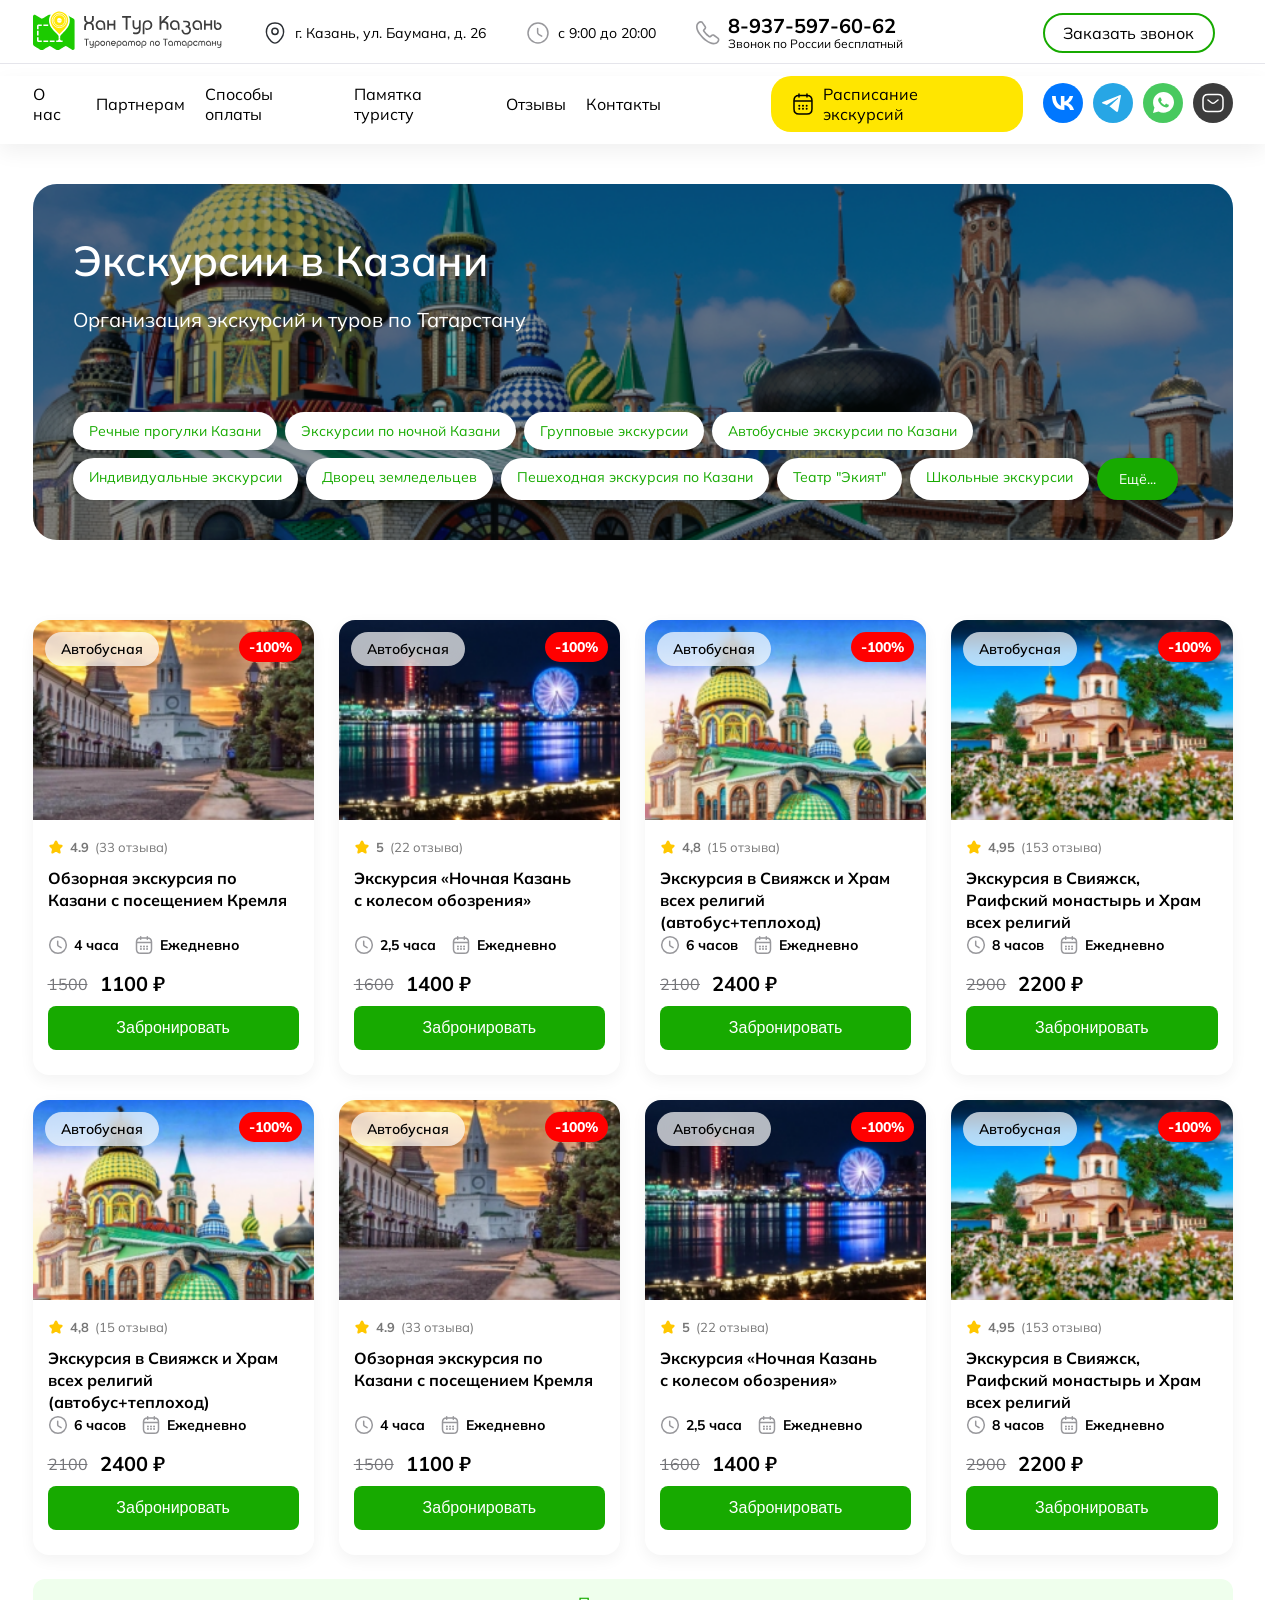
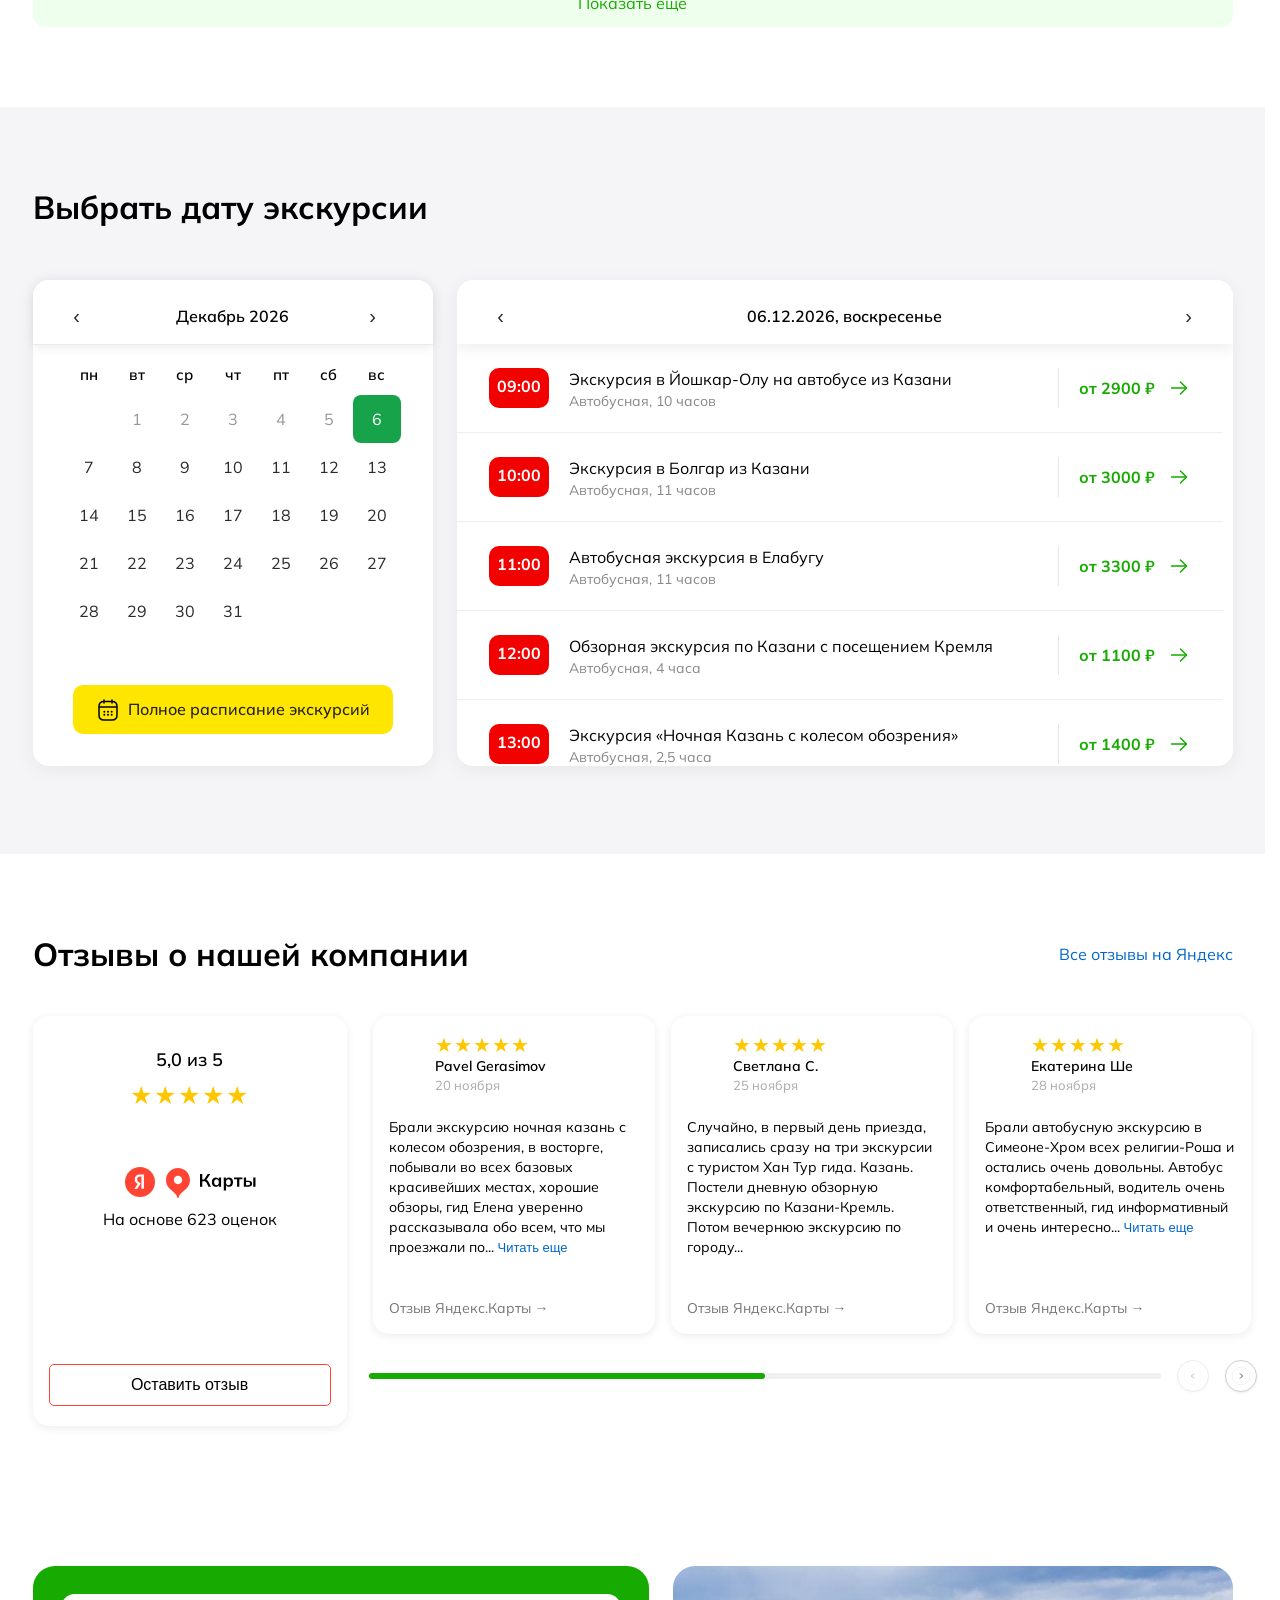
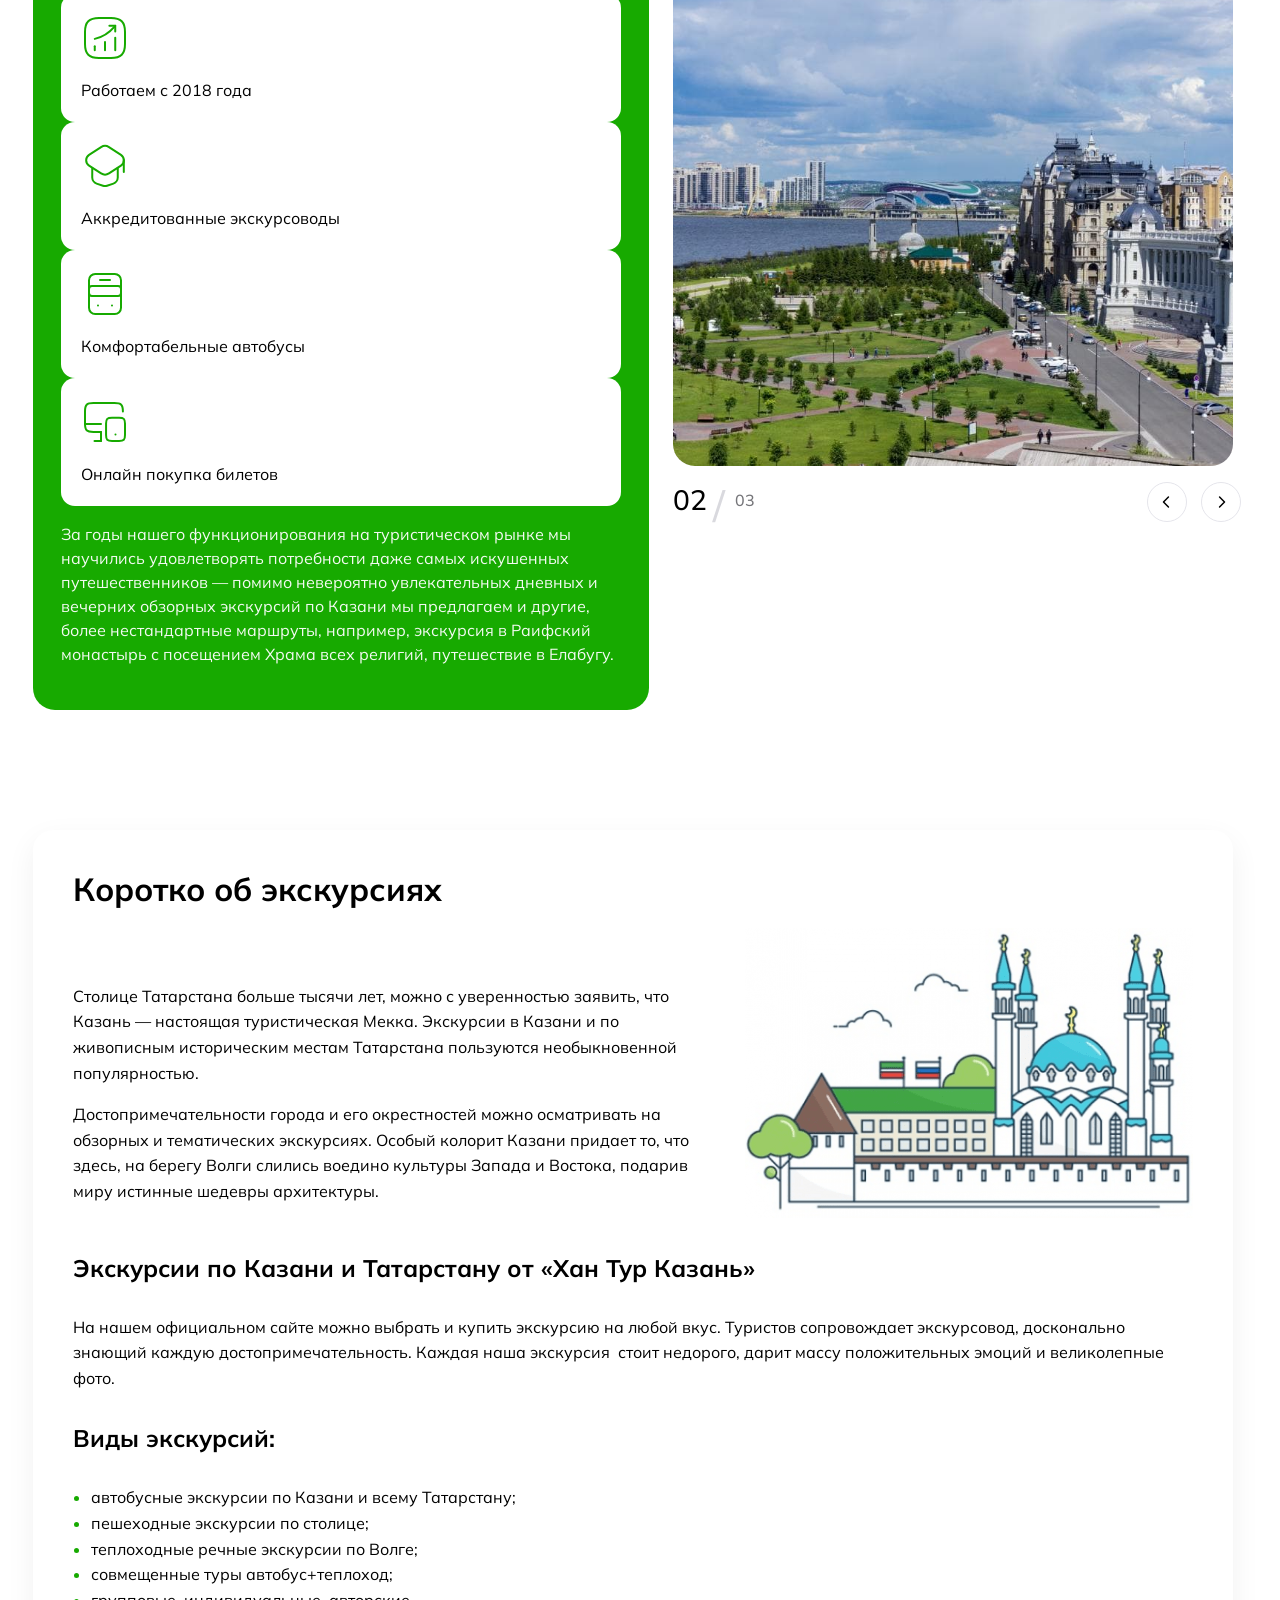
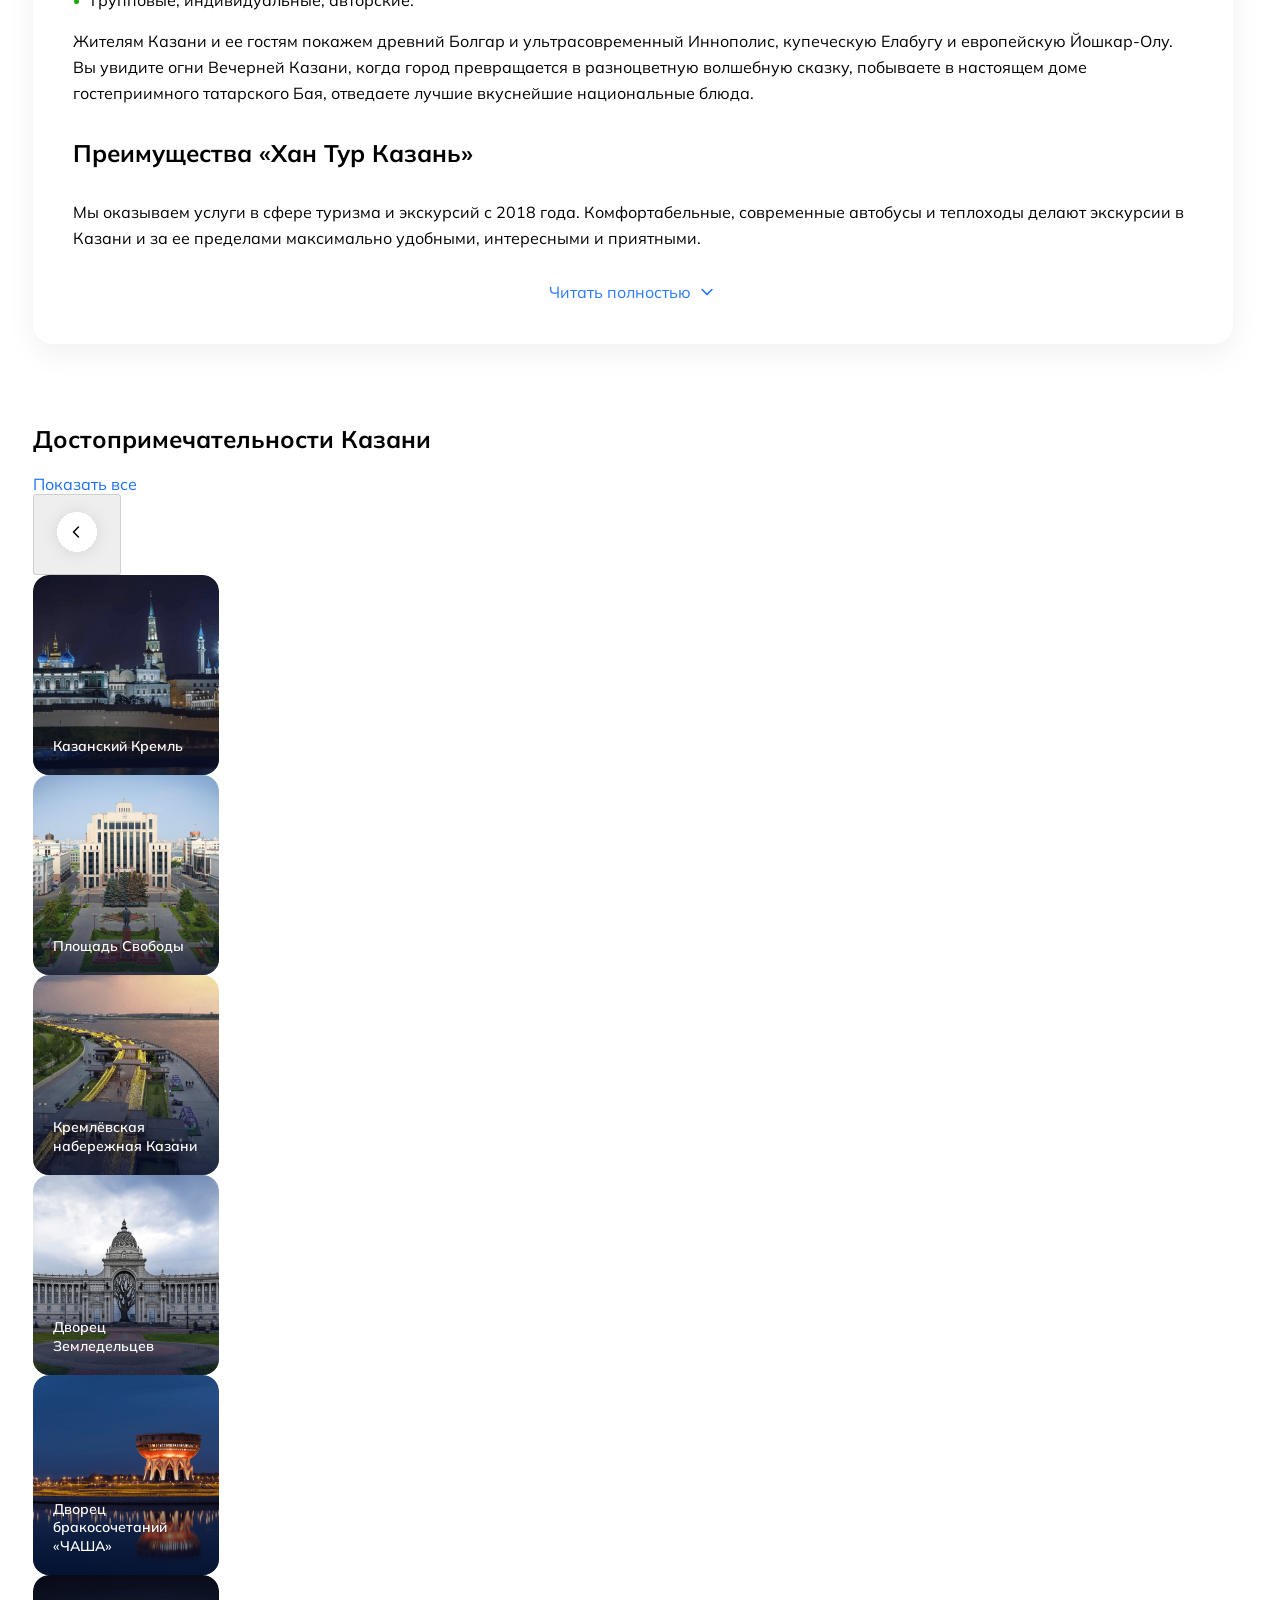
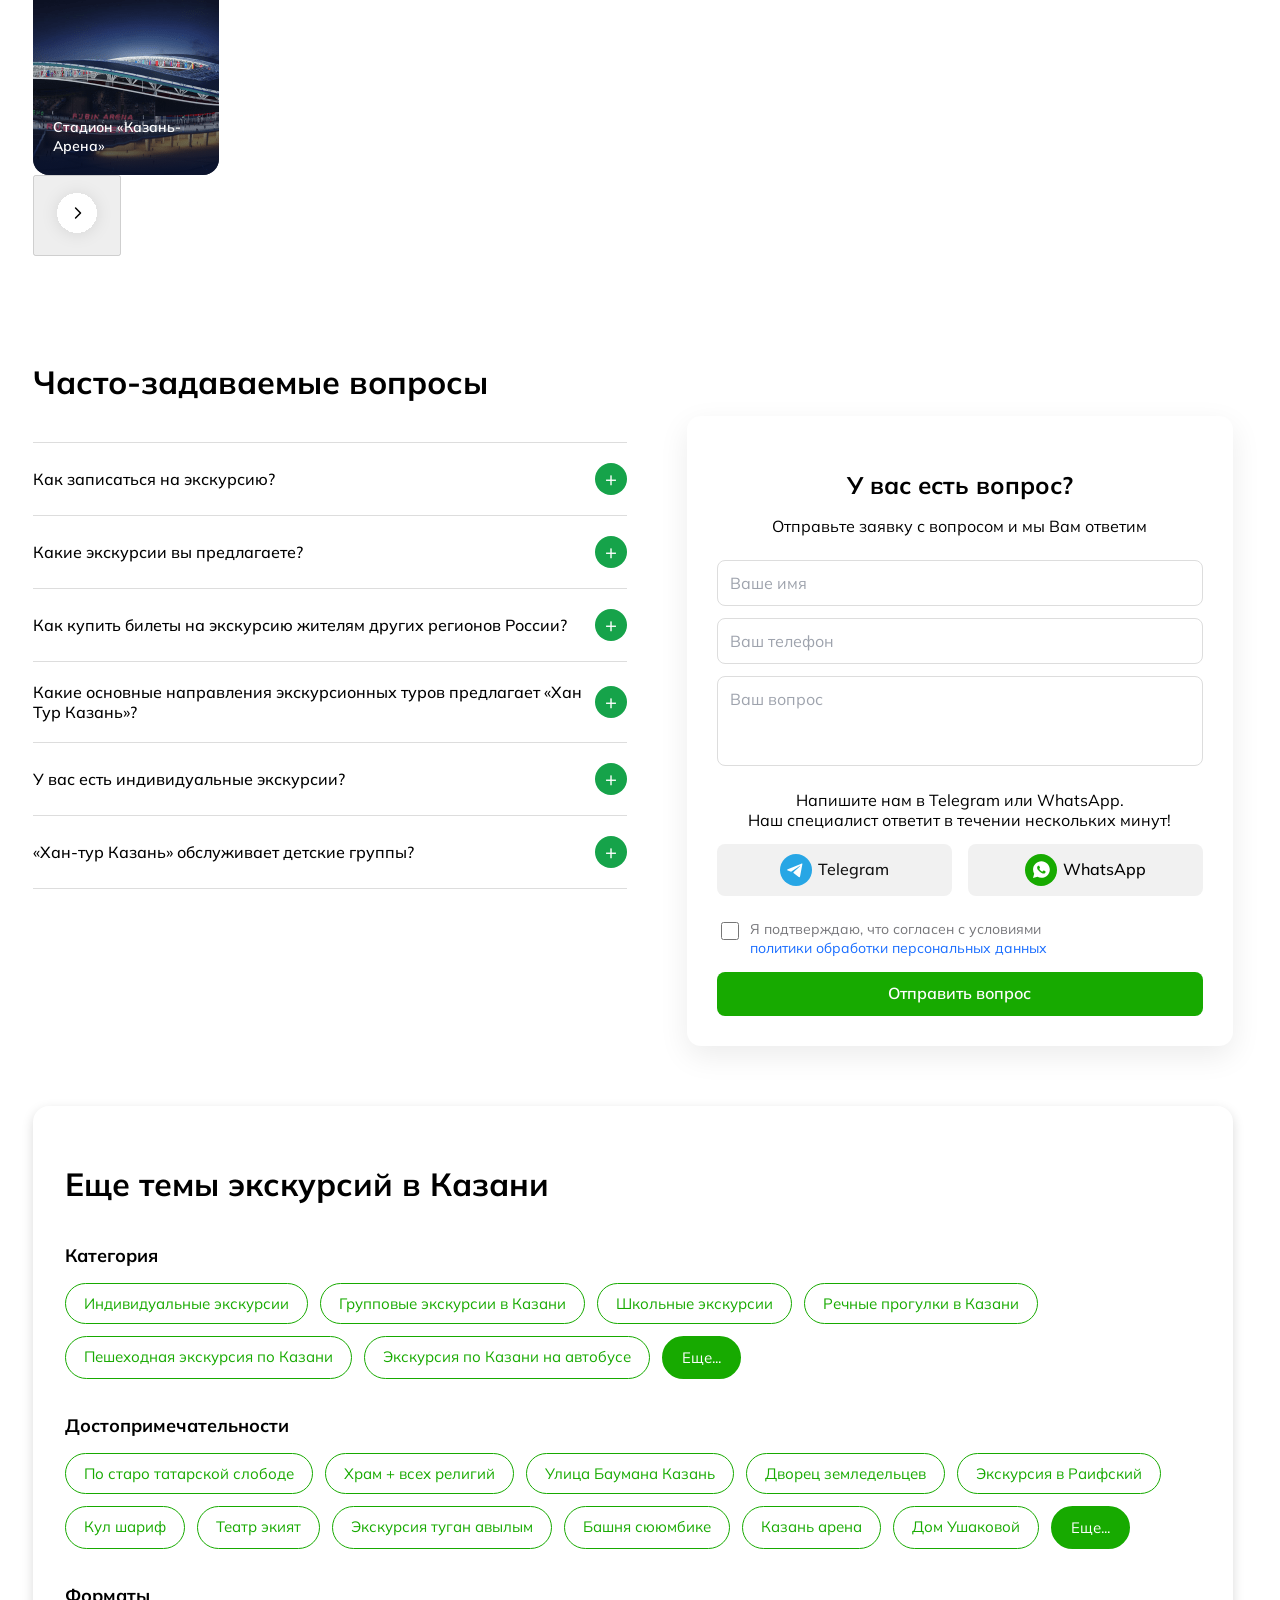
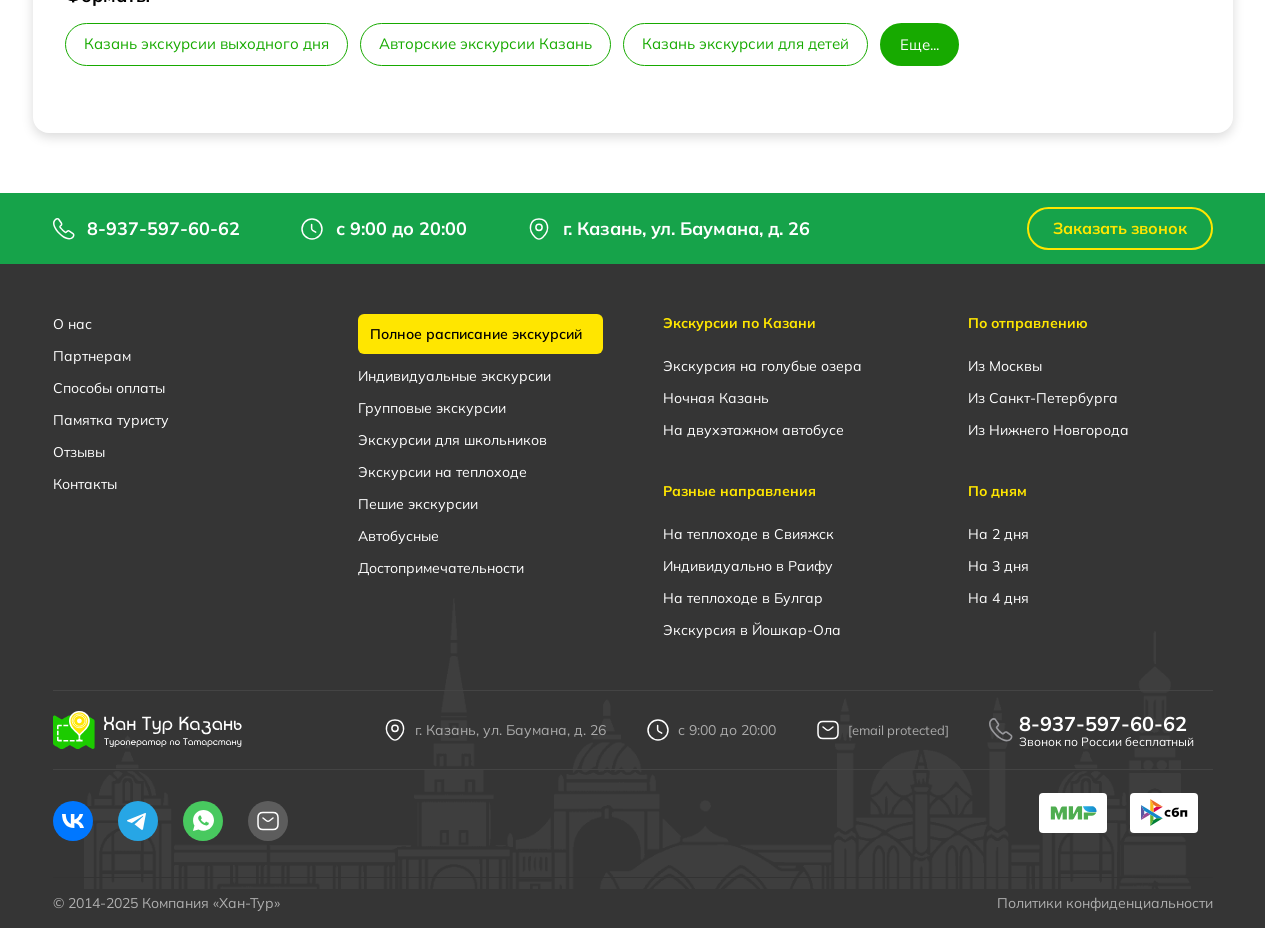
==== commit 67fe500c: "Add files via upload" ====
--- a/index.html
+++ b/index.html
@@ -1320,8 +1320,22 @@
                         <div class="progress-track">
                             <div class="progress-bar" id="progress"></div>
                         </div>
-                        <button id="prev">‹</button>
-                        <button id="next">›</button>
+                        <div class="arrow-group">
+                        <button class="arrow prev" id="prev">                            
+<svg width="40" height="40" viewBox="0 0 40 40" fill="none" xmlns="http://www.w3.org/2000/svg">
+<rect x="39.5" y="39.5" width="39" height="39" rx="19.5" transform="rotate(-180 39.5 39.5)" fill="white"/>
+<rect x="39.5" y="39.5" width="39" height="39" rx="19.5" transform="rotate(-180 39.5 39.5)" stroke="#E5E5EB"/>
+<path d="M21.4497 15.0503L16.5 20L21.4497 24.9498" stroke="black" stroke-width="1.5" stroke-linecap="round" stroke-linejoin="round"/>
+</svg>
+                        </button>
+                        <button class="arrow next" id="next">
+                            <svg width="40" height="40" viewBox="0 0 40 40" fill="none" xmlns="http://www.w3.org/2000/svg">
+<rect x="0.5" y="0.5" width="39" height="39" rx="19.5" fill="white"/>
+<rect x="0.5" y="0.5" width="39" height="39" rx="19.5" stroke="#E5E5EB"/>
+<path d="M18.5503 24.9497L23.5 20L18.5503 15.0503" stroke="black" stroke-width="1.5" stroke-linecap="round" stroke-linejoin="round"/>
+</svg>
+                        </button>
+                        </div>
                     </div>
 
                     <a href="https://yandex.ru/maps" target="_blank" class="reviews-all-link-mobile">
@@ -1593,17 +1607,17 @@
     </section>
 
 
-    <section class="attractions-gallery">
-        <div class="container">
-            <div class="attractions-gallery-header">
-                <h2>Достопримечательности Казани</h2>
-                <div class="show-all show-all--desktop" onclick="location.href='all-attractions.html'">
-                    Показать все
-                </div>
-            </div>
-
-            <div class="attractions-gallery-slider">
-                <button class="attractions-gallery-arrow left" id="galleryPrev" aria-label="Предыдущие карточки">
+    <section class="attractions-gallery">
+        <div class="container">
+            <div class="attractions-gallery-header">
+                <h2>Достопримечательности Казани</h2>
+                <div class="show-all show-all--desktop" onclick="location.href='all-attractions.html'">
+                    Показать все
+                </div>
+            </div>
+
+            <div class="attractions-gallery-slider">
+                <button class="attractions-gallery-arrow left" id="galleryPrev" aria-label="Предыдущие карточки">
                     <svg width="72" height="72" viewBox="0 0 72 72" fill="none" xmlns="http://www.w3.org/2000/svg">
 <g filter="url(#filter0_d_155_4331)">
 <rect x="56" y="55" width="40" height="40" rx="20" transform="rotate(180 56 55)" fill="white" shape-rendering="crispEdges"/>
@@ -1625,8 +1639,8 @@
 
                 </button>
 
-                <div class="attractions-cards-wrapper">
-                    <div class="attractions-cards" id="gallerySlider">
+                <div class="attractions-cards-wrapper">
+                    <div class="attractions-cards" id="gallerySlider">
 
                         <div class="card" onclick="location.href='kazan-kremlin.html'">
                             <div class="card-image">
@@ -1685,7 +1699,7 @@
                     </div>
                 </div>
 
-                <button class="attractions-gallery-arrow right" id="galleryNext" aria-label="Следующие карточки">
+                <button class="attractions-gallery-arrow right" id="galleryNext" aria-label="Следующие карточки">
                     <svg width="72" height="72" viewBox="0 0 72 72" fill="none" xmlns="http://www.w3.org/2000/svg">
                         <g filter="url(#galleryArrowNextShadow)">
                             <rect x="16" y="15" width="40" height="40" rx="20" fill="white" shape-rendering="crispEdges"/>
@@ -2235,51 +2249,79 @@
     <div class="topics-modal" id="topicsModal">
         <div class="topics-modal-content">
             <div class="modal-header">
-                <h3>Все темы</h3>
-                <span id="closeTopics">&times;</span>
+                <h3>Фильтры</h3>
+                <button id="closeTopics" type="button" aria-label="Закрыть">&times;</button>
             </div>
 
             <div class="modal-body">
-                <div class="topic-item">Индивидуальные экскурсии</div>
-                <div class="topic-item">Групповые экскурсии</div>
-                <div class="topic-item">Школьные экскурсии</div>
-                <div class="topic-item">Речные прогулки</div>
-                <div class="topic-item">Экскурси <div class="topic-item">Экскурсии по ночной Казани</div>
-                    <div class="topic-item">Автобусные экскурсии</div>
-                    <div class="topic-item">Пешеходная экскурсия</div>
-                    <div class="topic-item">Дворец земледельцев</div>
-                    <div class="topic-item">Театр "Экият"</div>
-                </div>
-            </div>
-        </div>
-
-        <div class="all-cats-modal" id="allCatsModal">
-            <div class="all-cats-modal-content">
-                <div class="all-cats-modal-header">
-                    <h3>Все категории</h3>
-                    <button class="all-cats-close" id="allCatsClose">&times;</button>
-                </div>
-                <ul class="all-cats-list">
-                    <li data-category="Речные прогулки Казани">Речные прогулки Казани</li>
-                    <li data-category="Экскурсии по ночной Казани">Экскурсии по ночной Казани</li>
-                    <li data-category="Групповые экскурсии">Групповые экскурсии</li>
-                    <li data-category="Автобусные экскурсии по Казани">Автобусные экскурсии по Казани</li>
-                    <li data-category="Индивидуальные экскурсии">Индивидуальные экскурсии</li>
-                    <li data-category="Дворец земледельцев">Дворец земледельцев</li>
-                    <li data-category="Пешеходная экскурсия по Казани">Пешеходная экскурсия по Казани</li>
-                    <li data-category="Театр Экият">Театр "Экият"</li>
-                    <li data-category="Школьные экскурсии">Школьные экскурсии</li>
-                    <li data-category="Речные прогулки">Речные прогулки</li>
-                    <li data-category="Казанский Кремль">Казанский Кремль</li>
-                    <li data-category="Мечеть Кул Шариф">Мечеть Кул Шариф</li>
-                    <li data-category="Старо-татарская слобода">Старо-татарская слобода</li>
-                    <li data-category="Башня Сююмбике">Башня Сююмбике</li>
-                    <li data-category="Улица Баумана">Улица Баумана</li>
-                </ul>
-            </div>
-        </div>
-
-        <script src="js/app.js"></script>
+                <div class="filter-section">
+                    <div class="filter-section-title">Категория</div>
+                    <div class="filter-tags">
+                        <div class="topic-item" data-category="Индивидуальные экскурсии">Индивидуальные экскурсии</div>
+                        <div class="topic-item" data-category="Групповые экскурсии в Казани">Групповые экскурсии в Казани</div>
+                        <div class="topic-item" data-category="Школьные экскурсии">Школьные экскурсии</div>
+                        <div class="topic-item" data-category="Речные прогулки">Теплоходные экскурсии в Казани</div>
+                        <div class="topic-item" data-category="Пешеходная экскурсия по Казани">Пешеходная экскурсия по Казани</div>
+                        <div class="topic-item" data-category="Экскурсия по Казани на автобусе">Экскурсия по Казани на автобусе</div>
+                    </div>
+                </div>
+
+                <div class="filter-section">
+                    <div class="filter-section-title">Достопримечательности</div>
+                    <div class="filter-tags">
+                        <div class="topic-item">По старо татарской слободе</div>
+                        <div class="topic-item">Храм всех религий</div>
+                        <div class="topic-item">Улица Баумана Казань</div>
+                        <div class="topic-item">Дворец земледельцев</div>
+                        <div class="topic-item">Экскурсия в Раифский</div>
+                        <div class="topic-item">Кул шариф</div>
+                        <div class="topic-item">Театр экият</div>
+                        <div class="topic-item">Экскурсия туган авылым</div>
+                        <div class="topic-item">Башня сююмбике</div>
+                        <div class="topic-item">Казань арена</div>
+                        <div class="topic-item">Казань в парках</div>
+                    </div>
+                </div>
+
+                <div class="filter-section">
+                    <div class="filter-section-title">Форматы</div>
+                    <div class="filter-tags">
+                        <div class="topic-item">Казань экскурсии выходного дня</div>
+                        <div class="topic-item">Авторские экскурсии Казань</div>
+                        <div class="topic-item">Казань экскурсии для детей</div>
+                    </div>
+                </div>
+            </div>
+        </div>
+    </div>
+
+    <div class="all-cats-modal" id="allCatsModal">
+        <div class="all-cats-modal-content">
+            <div class="all-cats-modal-header">
+                <h3>Все категории</h3>
+                <button class="all-cats-close" id="allCatsClose">&times;</button>
+            </div>
+            <ul class="all-cats-list">
+                <li data-category="Речные прогулки Казани">Речные прогулки Казани</li>
+                <li data-category="Экскурсии по ночной Казани">Экскурсии по ночной Казани</li>
+                <li data-category="Групповые экскурсии">Групповые экскурсии</li>
+                <li data-category="Автобусные экскурсии по Казани">Автобусные экскурсии по Казани</li>
+                <li data-category="Индивидуальные экскурсии">Индивидуальные экскурсии</li>
+                <li data-category="Дворец земледельцев">Дворец земледельцев</li>
+                <li data-category="Пешеходная экскурсия по Казани">Пешеходная экскурсия по Казани</li>
+                <li data-category="Театр Экият">Театр "Экият"</li>
+                <li data-category="Школьные экскурсии">Школьные экскурсии</li>
+                <li data-category="Речные прогулки">Речные прогулки</li>
+                <li data-category="Казанский Кремль">Казанский Кремль</li>
+                <li data-category="Мечеть Кул Шариф">Мечеть Кул Шариф</li>
+                <li data-category="Старо-татарская слобода">Старо-татарская слобода</li>
+                <li data-category="Башня Сююмбике">Башня Сююмбике</li>
+                <li data-category="Улица Баумана">Улица Баумана</li>
+            </ul>
+        </div>
+    </div>
+
+    <script src="js/app.js"></script>
 </body>
 
-</html>
+</html>
